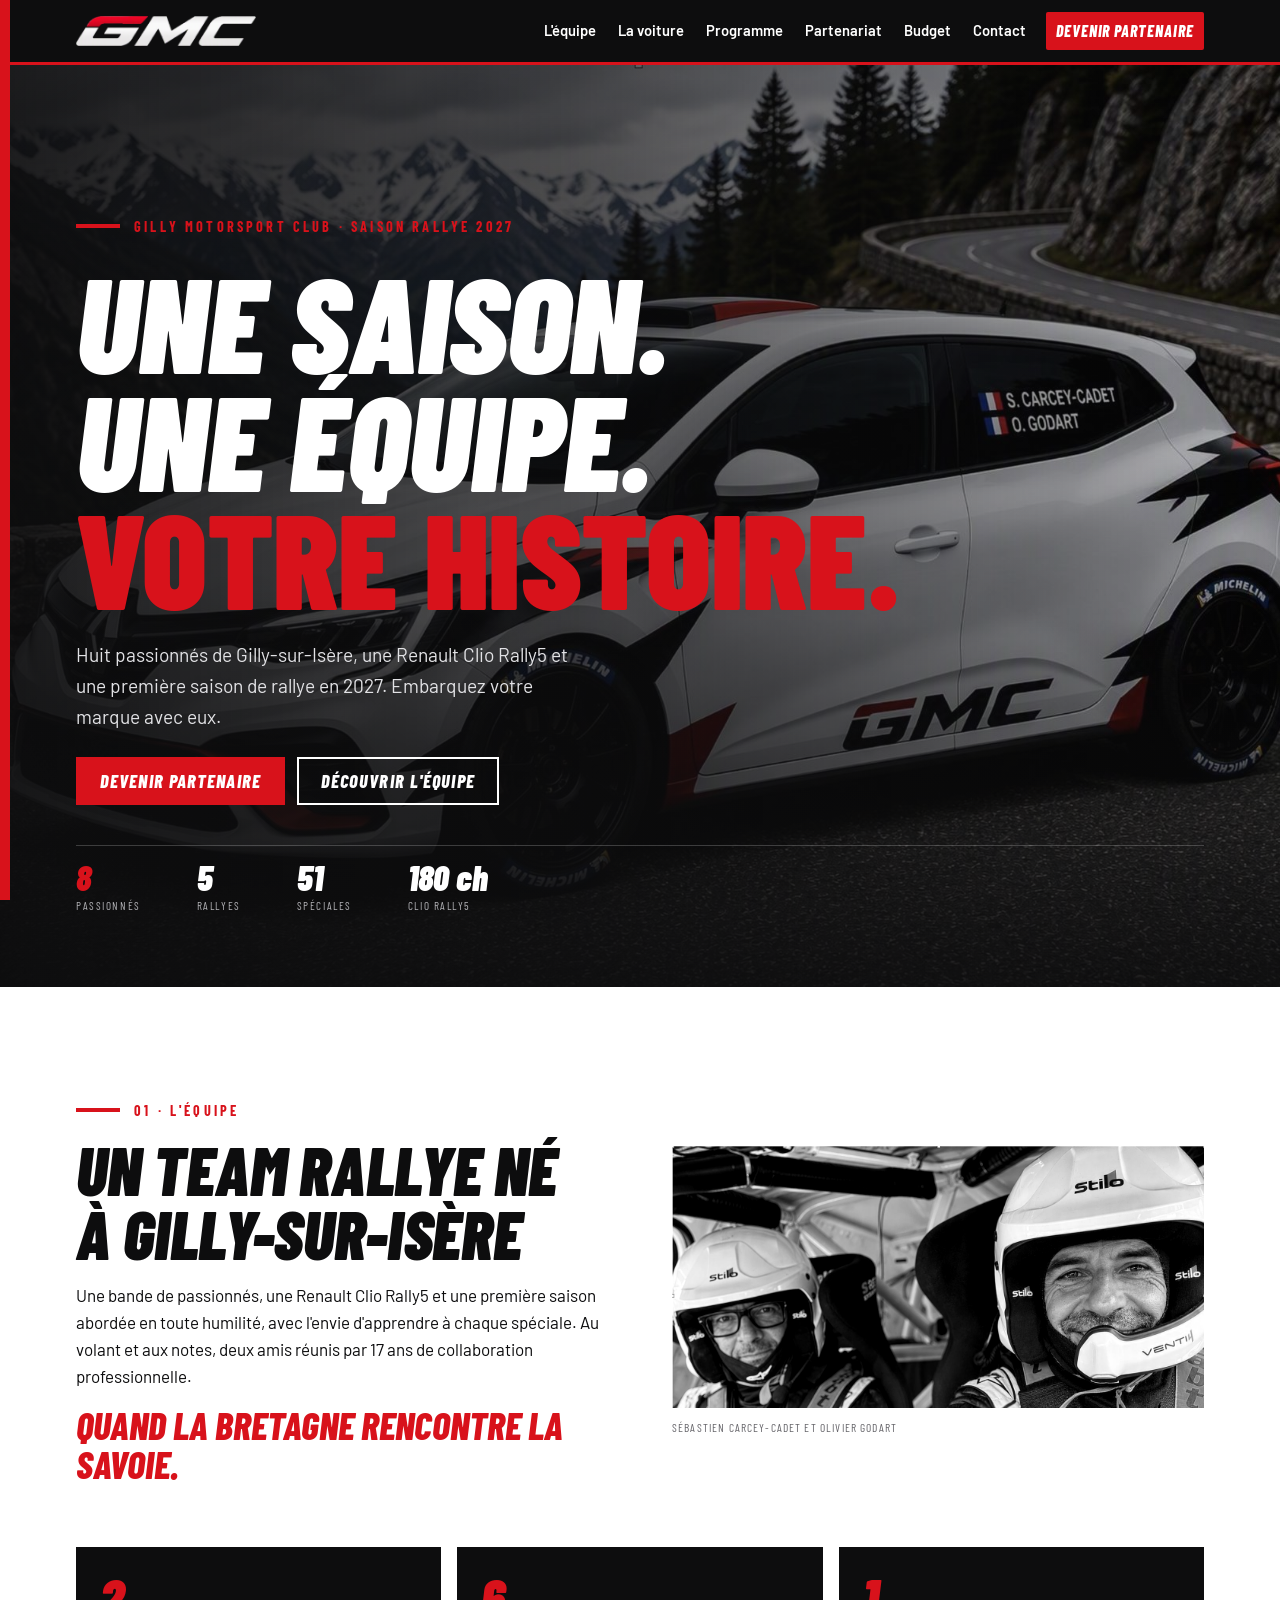
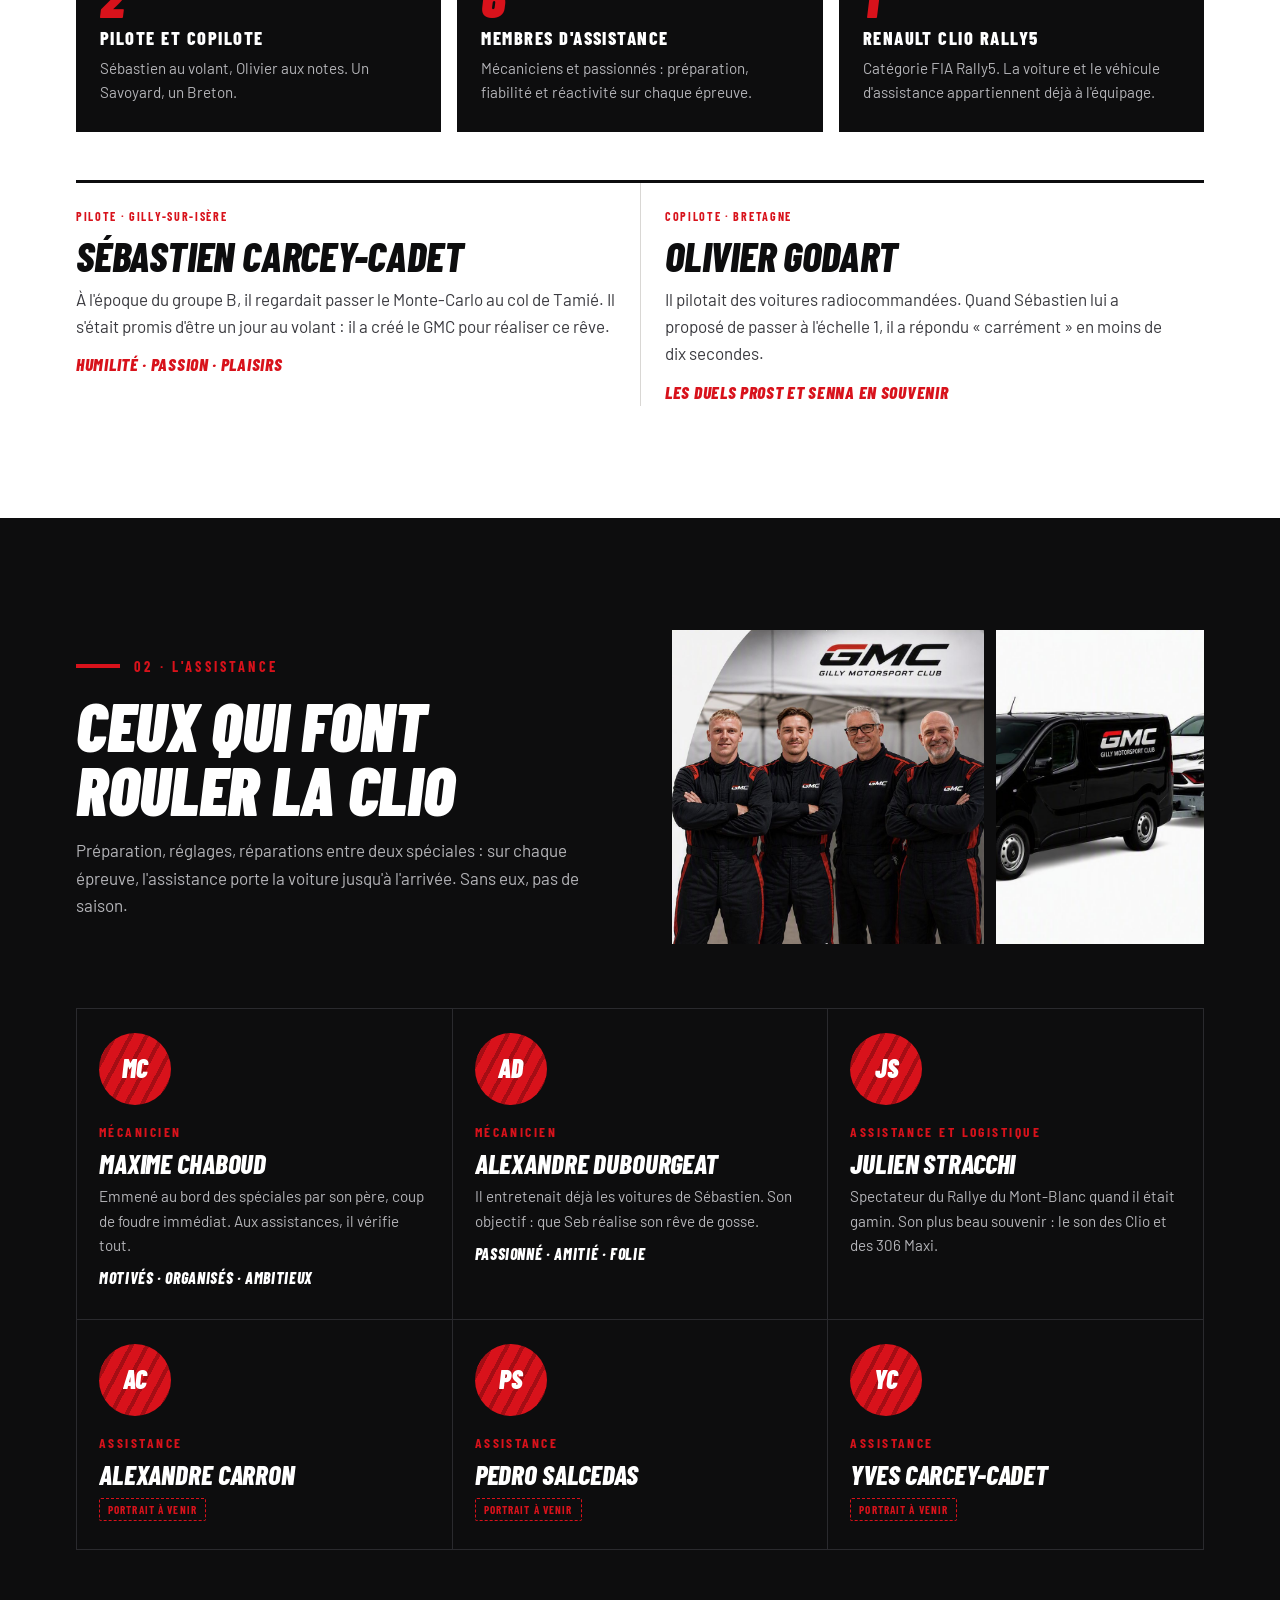
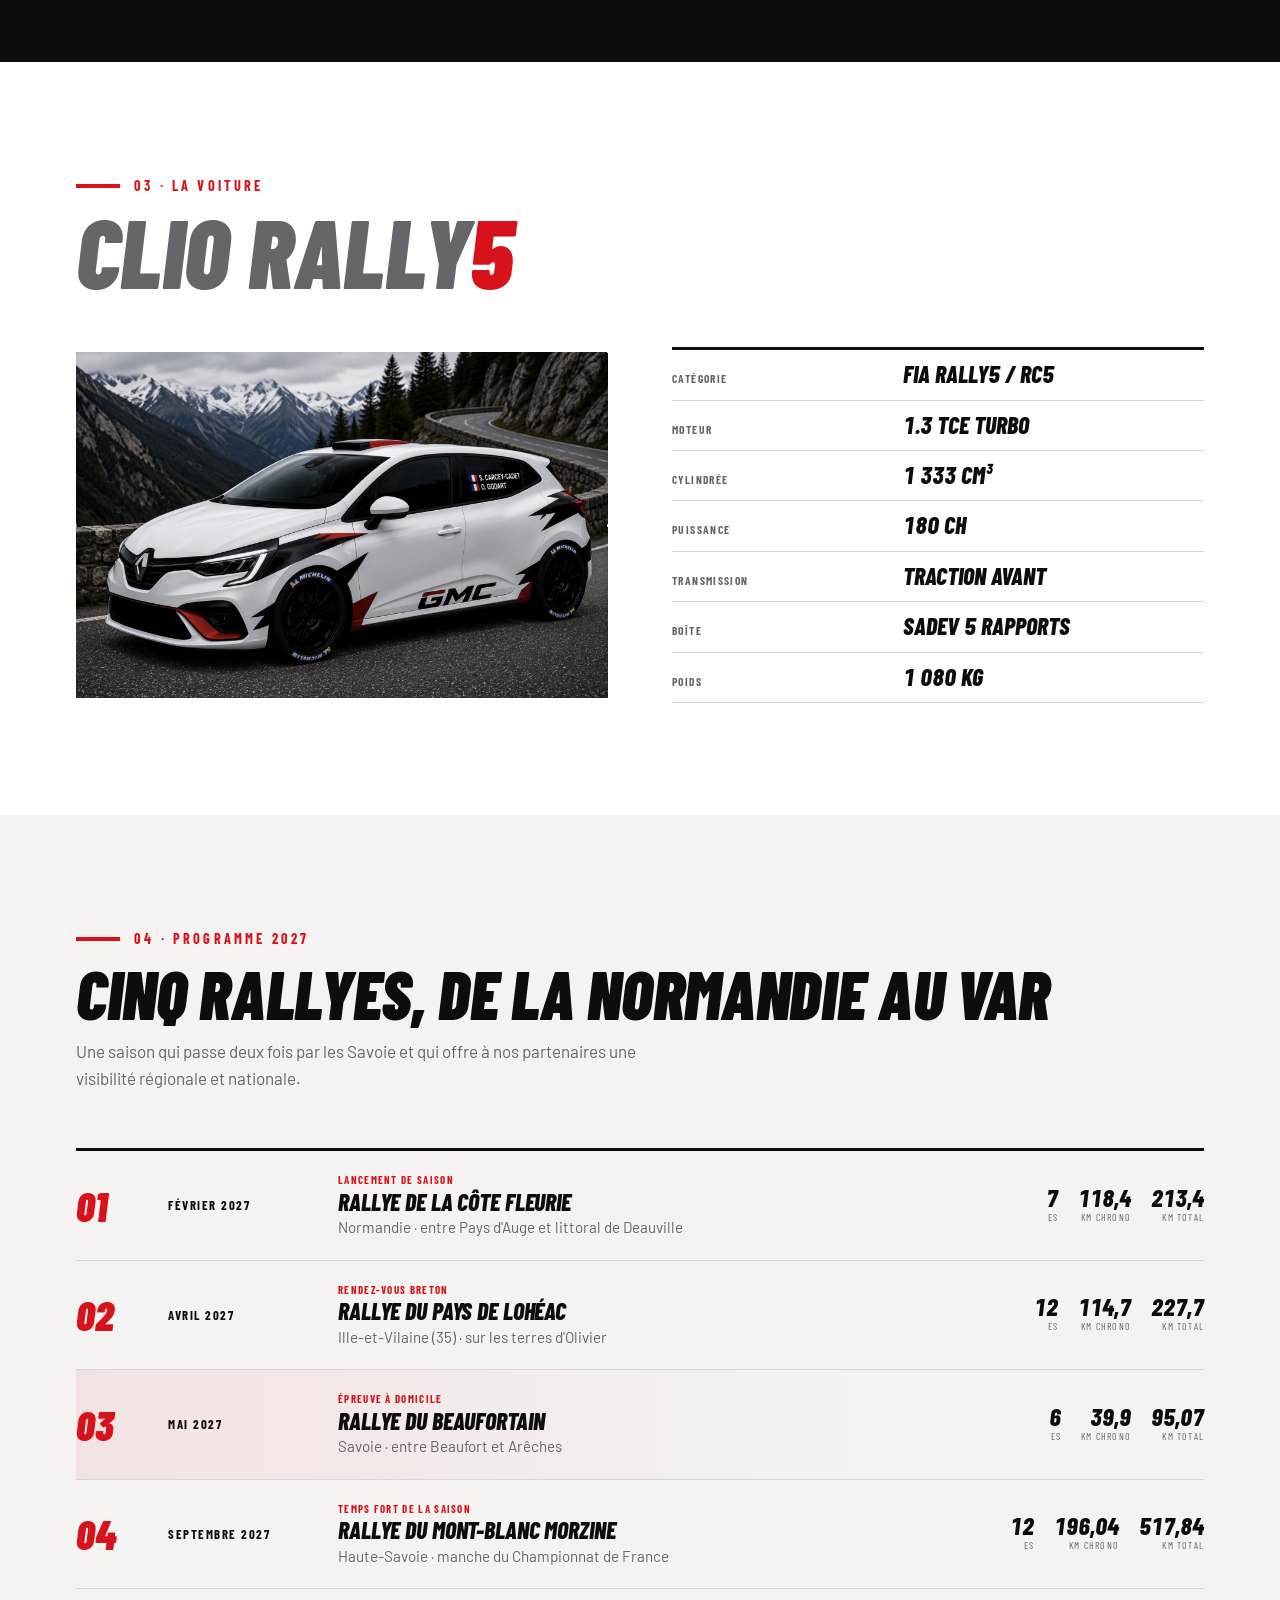
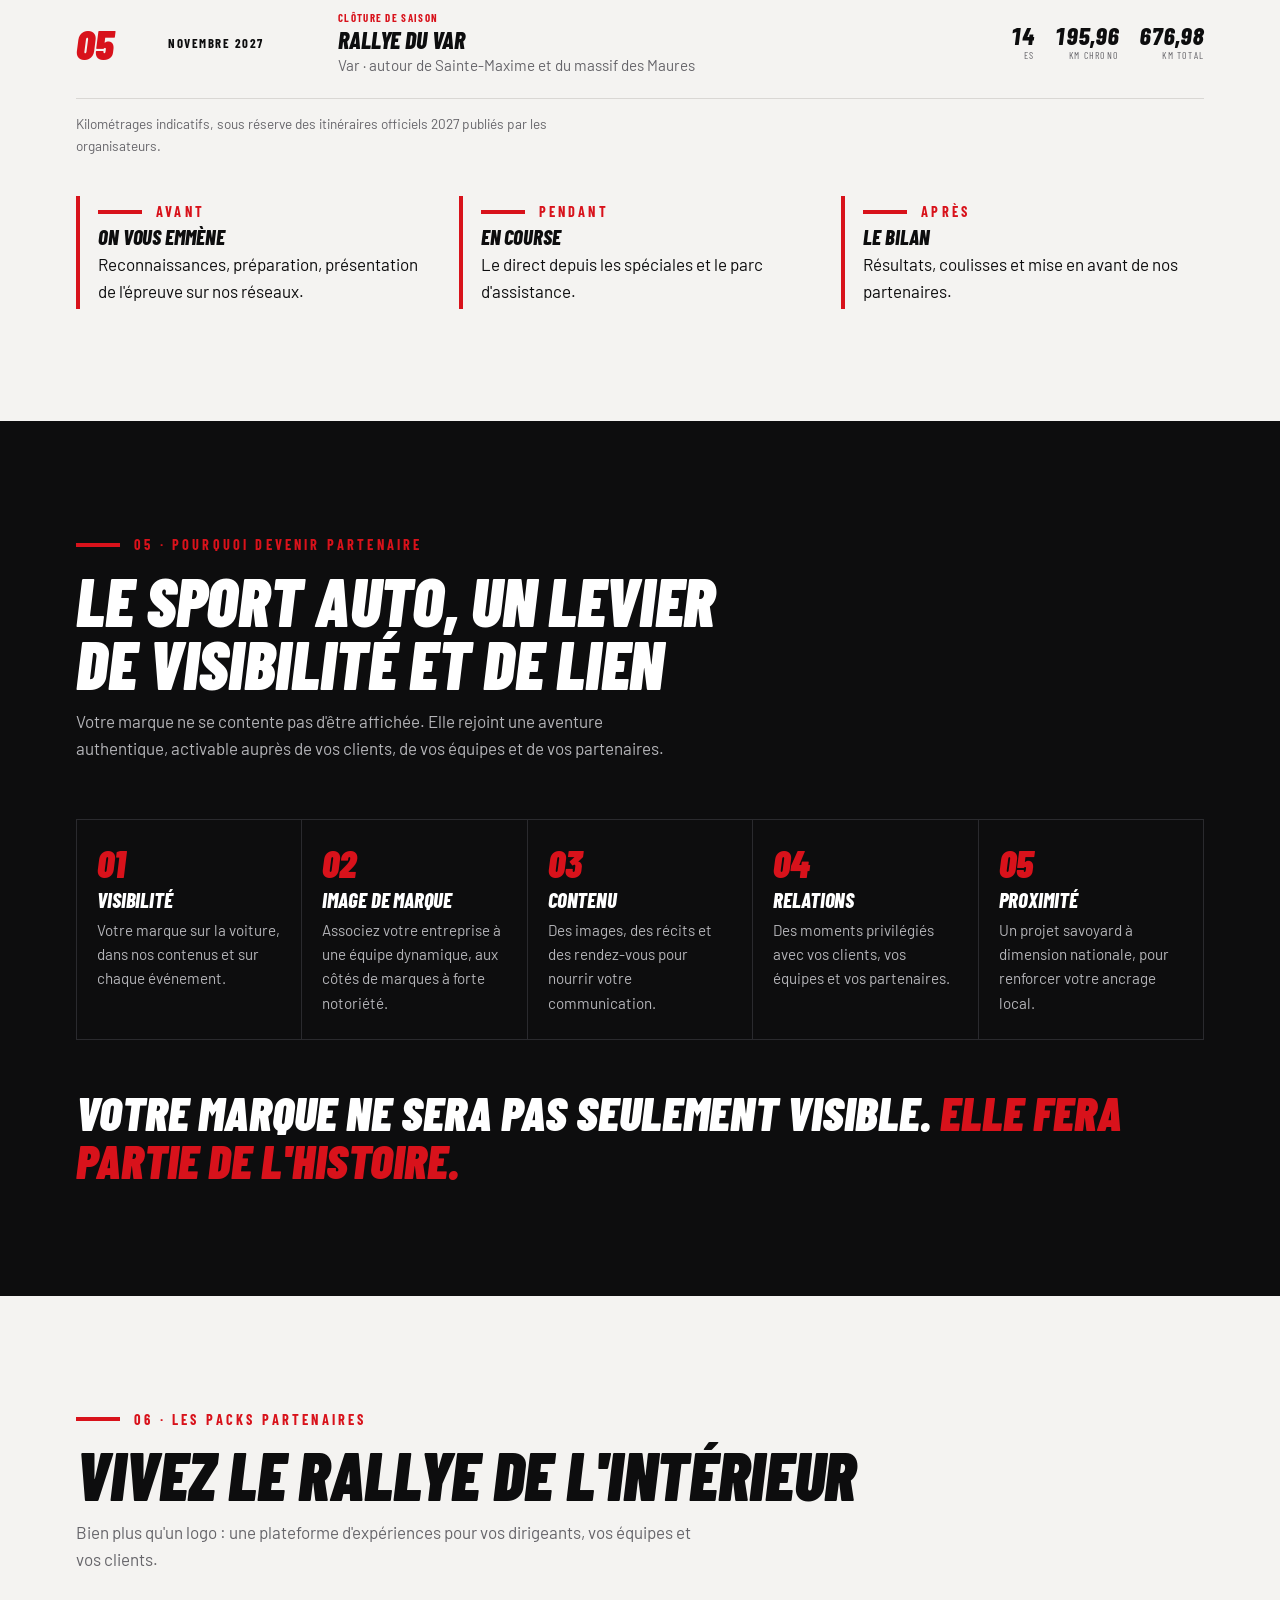
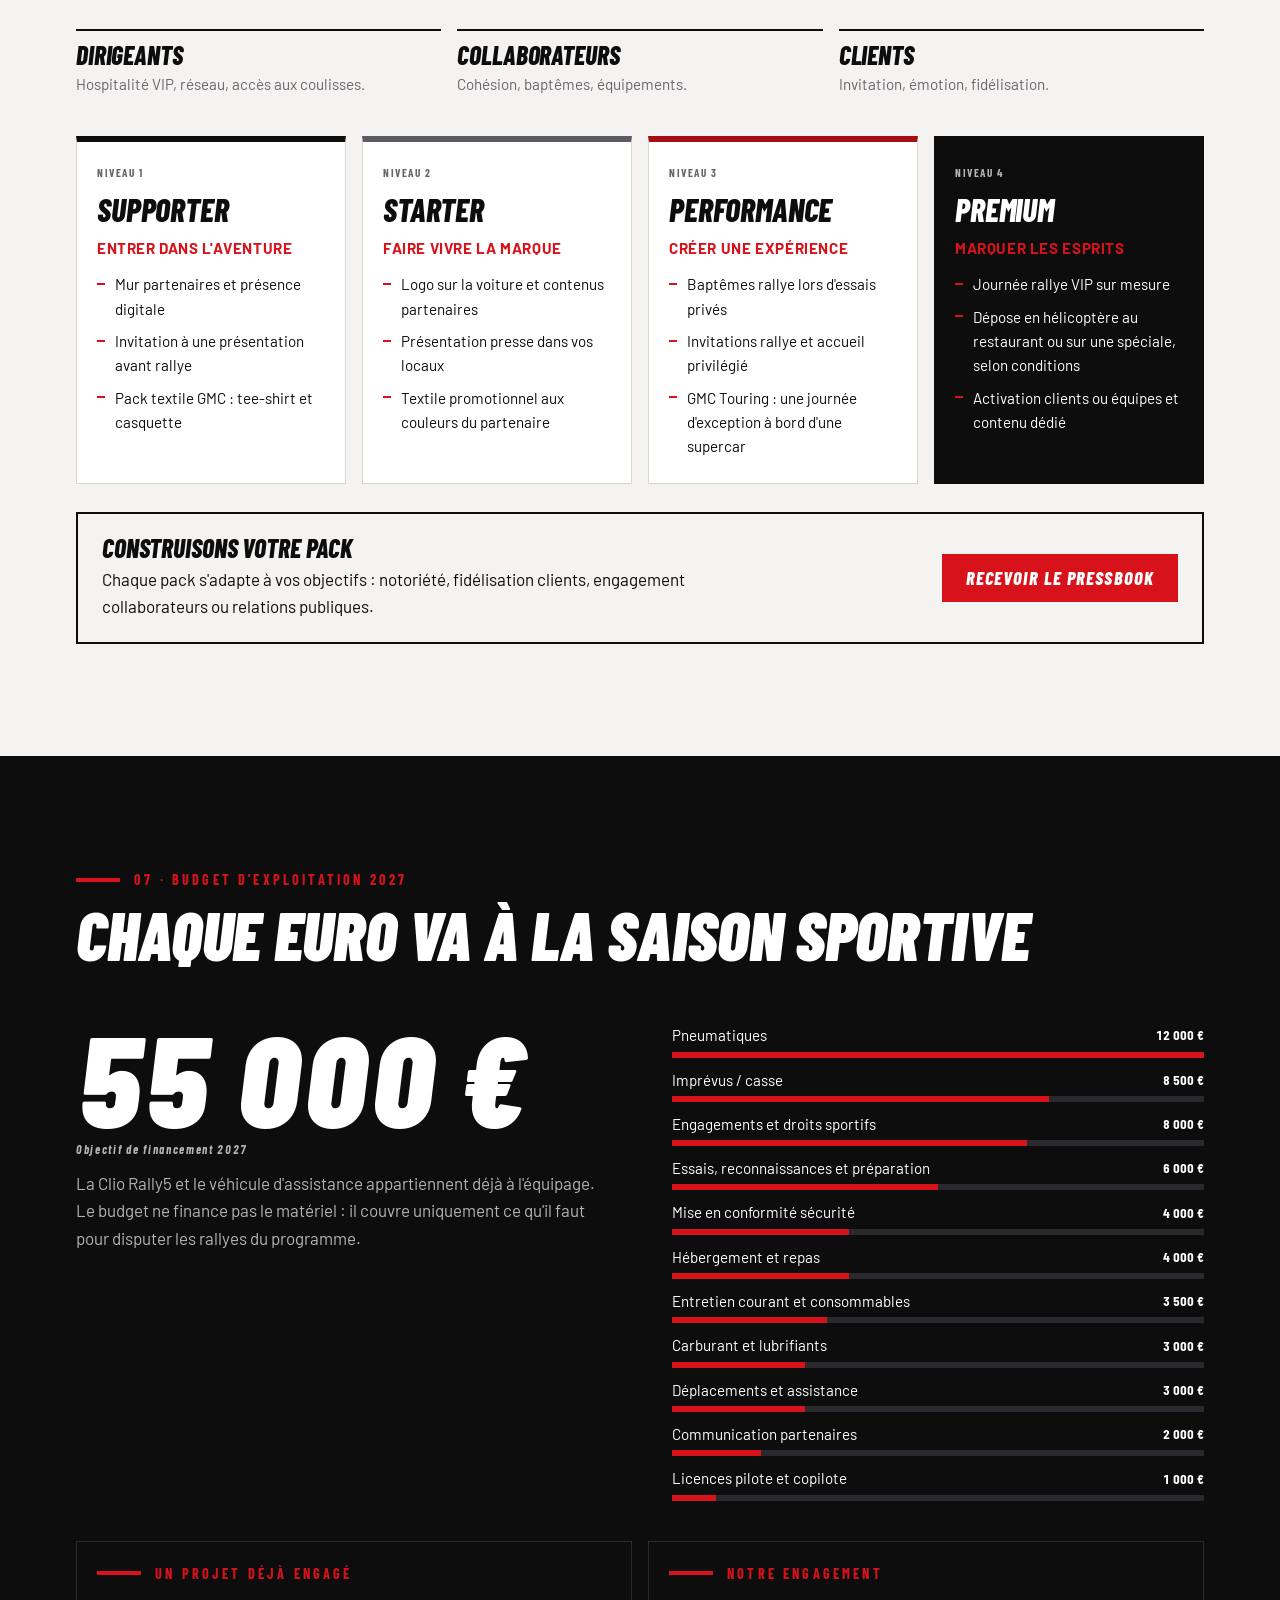
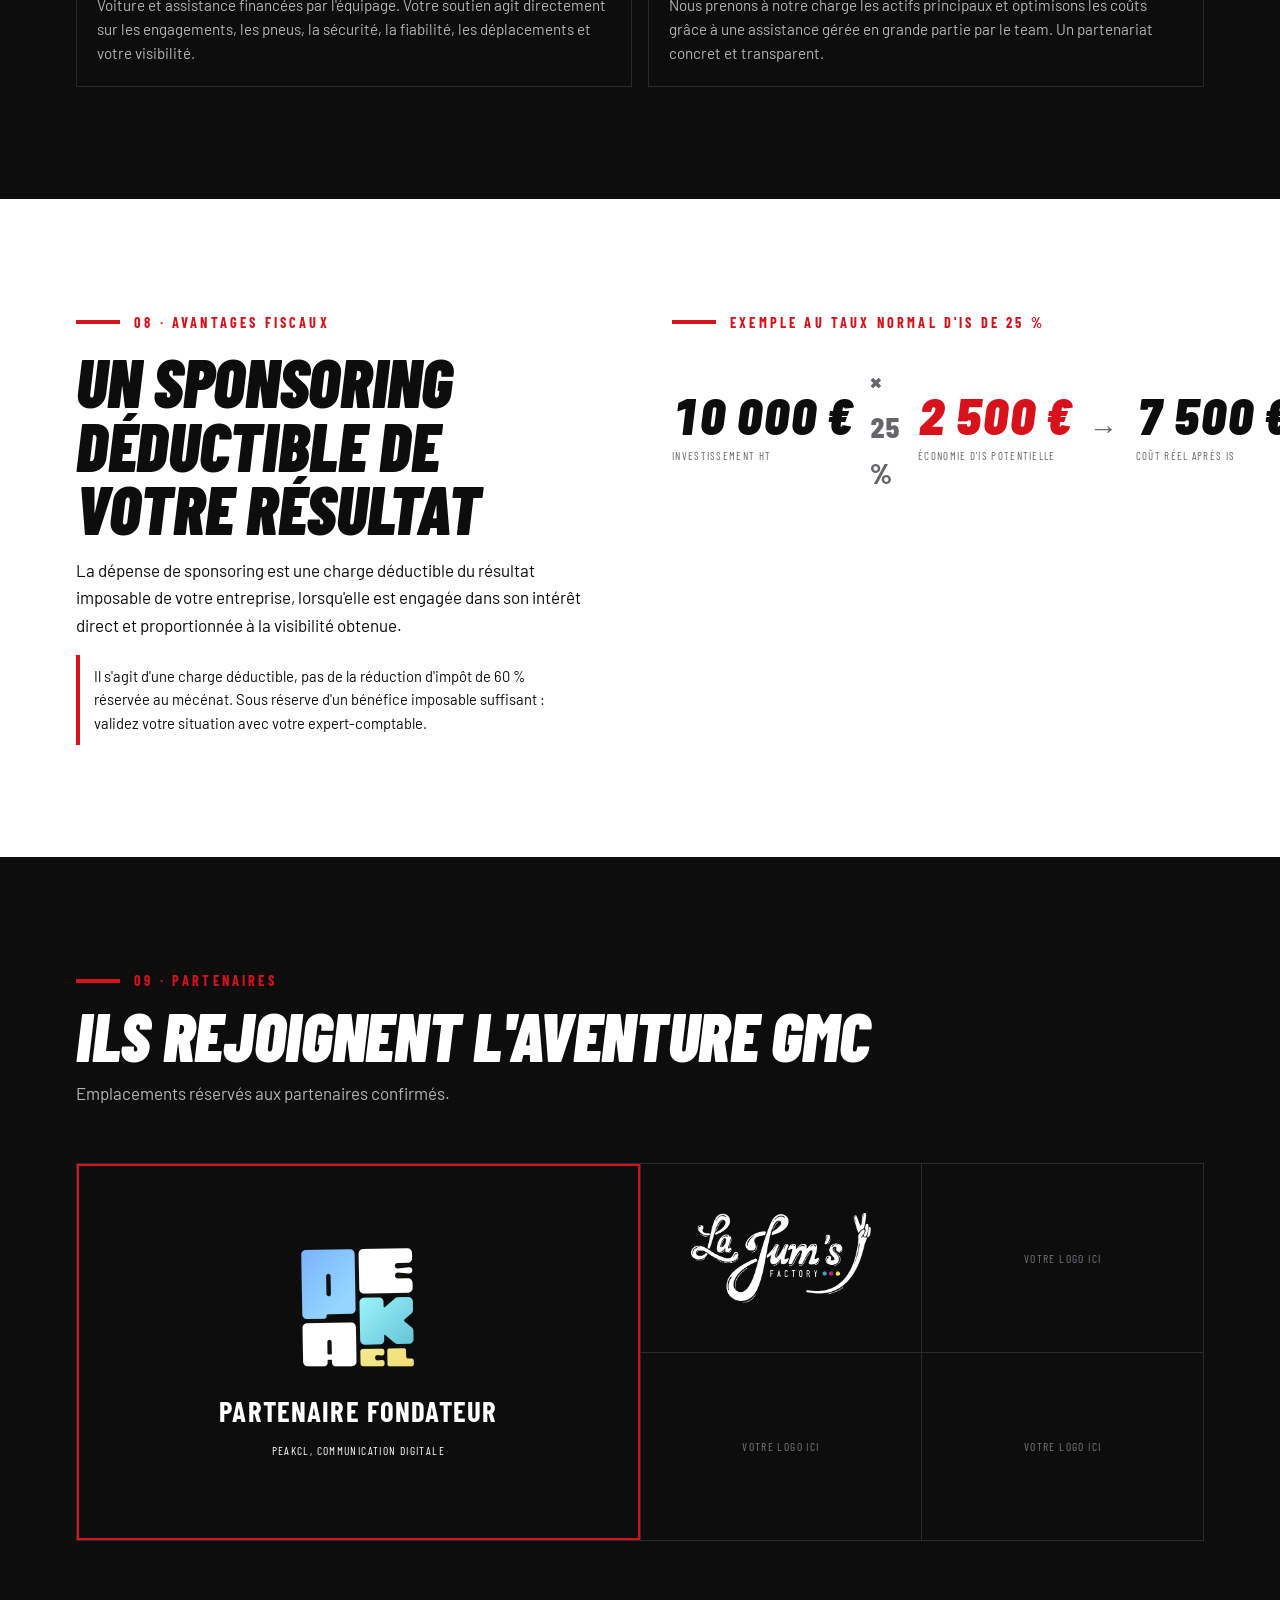
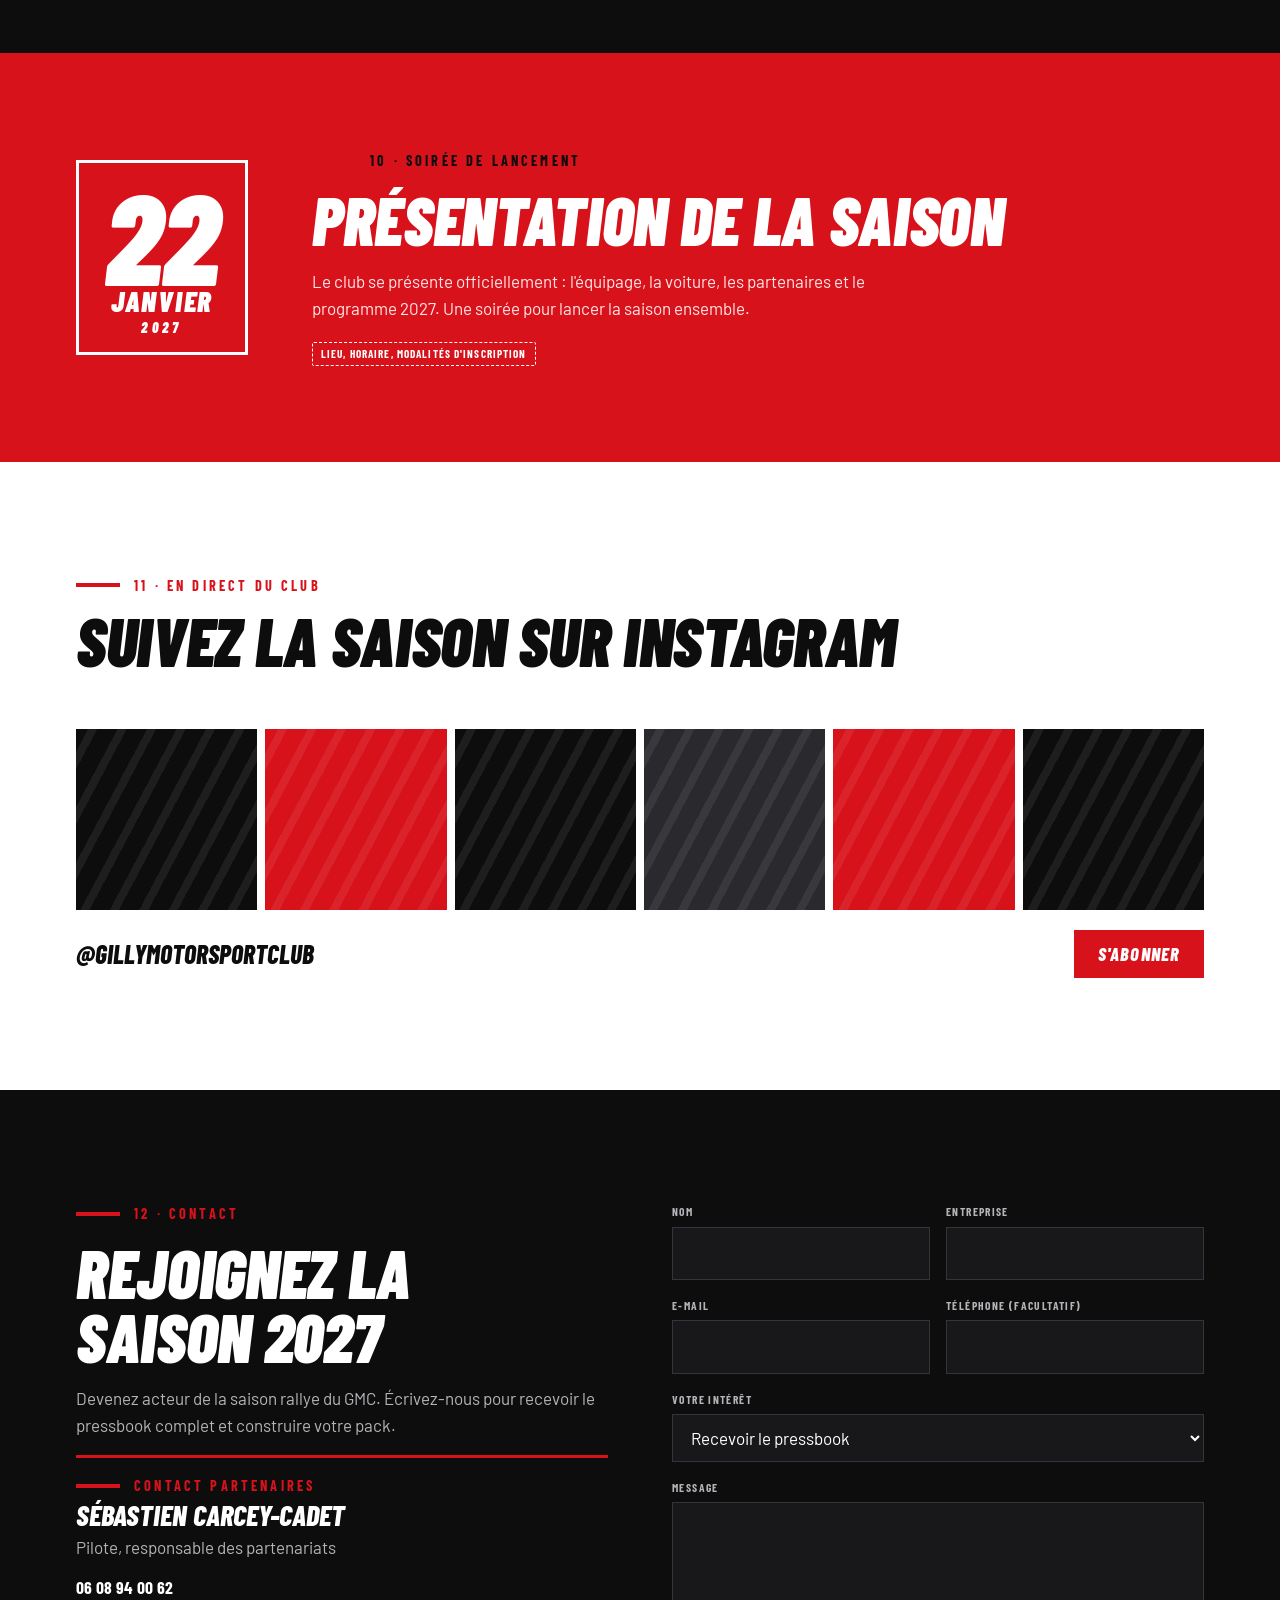
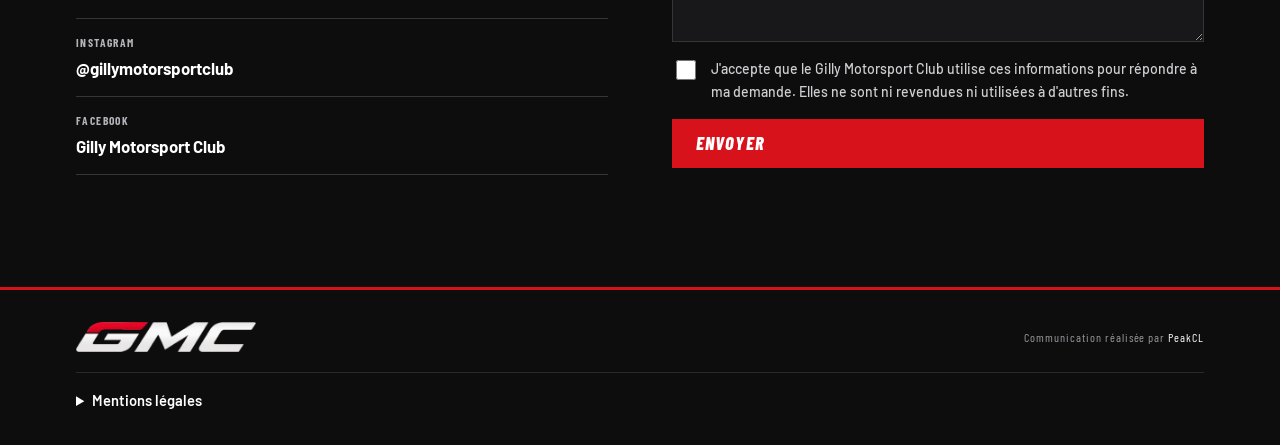
==== index.html @ 960ad266 "Refonte style plaquette : équipe au centre, typographie italique, La Jum's Factory partenaire - Hero" ====
<!doctype html>
<html lang="fr">
<head>
<meta charset="utf-8">
<meta name="viewport" content="width=device-width, initial-scale=1, viewport-fit=cover">
<title>Gilly Motorsport Club</title>
<meta name="description" content="Gilly Motorsport Club : Sébastien Carcey-Cadet et Olivier Godart en Renault Clio Rally5 sur 5 rallyes en 2027. Devenez partenaire de la saison.">
<meta property="og:title" content="Gilly Motorsport Club, saison rallye 2027">
<meta property="og:description" content="Une saison. Un équipage. Une histoire à partager. Devenez partenaire du GMC.">
<meta property="og:type" content="website">
<meta property="og:image" content="https://gillymotorsportclub.fr/assets/img/clio-rally5-livree.jpg">
<meta property="og:url" content="https://gillymotorsportclub.fr/">
<link rel="canonical" href="https://gillymotorsportclub.fr/">
<link rel="preconnect" href="https://fonts.googleapis.com">
<link rel="preconnect" href="https://fonts.gstatic.com" crossorigin>
<link rel="stylesheet" href="https://fonts.googleapis.com/css2?family=Barlow+Condensed:ital,wght@0,600;0,700;0,800;1,800;1,900&family=Barlow:wght@400;500;600;700&display=swap">
<link rel="stylesheet" href="css/style.css">
<link rel="icon" href="/favicon.ico" sizes="48x48">
<link rel="icon" href="assets/img/favicon.svg" type="image/svg+xml">
<link rel="apple-touch-icon" href="assets/img/apple-touch-icon.png">
</head>
<body>

<header class="top">
  <div class="wrap">
    <a class="logo" href="#accueil" aria-label="Gilly Motorsport Club, accueil">
      <img src="assets/img/logo-gmc-blanc.png" alt="GMC" width="160" height="27">
    </a>
    <button class="menu-btn" id="menu-btn" aria-expanded="false" aria-controls="nav">Menu</button>
    <nav id="nav" hidden>
      <ul>
        <li><a href="#equipage">L'équipe</a></li>
        <li><a href="#voiture">La voiture</a></li>
        <li><a href="#programme">Programme</a></li>
        <li><a href="#partenariat">Partenariat</a></li>
        <li><a href="#budget">Budget</a></li>
        <li><a href="#contact">Contact</a></li>
        <li><a class="nav-cta" href="#contact">Devenir partenaire</a></li>
      </ul>
    </nav>
  </div>
</header>

<main>
  <!-- HERO -->
  <section class="hero" id="accueil">
    <img class="poster" src="assets/img/clio-rally5-livree.jpg" alt="" aria-hidden="true">
    <!-- Vidéo du hero : déposer le fichier dans assets/video/hero.mp4. Sans fichier, l'image de la Clio reste affichée. -->
    <video id="hero-video" autoplay muted loop playsinline preload="metadata" poster="assets/img/clio-rally5-livree.jpg" aria-hidden="true">
      <source src="assets/video/hero.mp4" type="video/mp4">
    </video>
    <div class="wrap">
      <span class="label">Gilly Motorsport Club · Saison rallye 2027</span>
      <h1>Une saison.<br>Une équipe.<br><em>Votre histoire.</em></h1>
      <p class="lead">Huit passionnés de Gilly-sur-Isère, une Renault Clio Rally5 et une première saison de rallye en 2027. Embarquez votre marque avec eux.</p>
      <div class="ctas">
        <a class="btn" href="#partenariat">Devenir partenaire</a>
        <a class="btn ghost" href="#equipage">Découvrir l'équipe</a>
      </div>
      <div class="hero-meta">
        <div><strong>8</strong><span>passionnés</span></div>
        <div><strong>5</strong><span>rallyes</span></div>
        <div><strong>51</strong><span>spéciales</span></div>
        <div><strong>180 ch</strong><span>Clio Rally5</span></div>
      </div>
    </div>
    <button class="video-toggle" id="video-toggle" type="button" hidden>Pause</button>
  </section>

  <!-- ÉQUIPE -->
  <section class="band" id="equipage">
    <div class="wrap">
      <div class="split">
        <div class="prose">
          <span class="label">01 · L'équipe</span>
          <h2>Un team rallye né à Gilly-sur-Isère</h2>
          <p>Une bande de passionnés, une Renault Clio Rally5 et une première saison abordée en toute humilité, avec l'envie d'apprendre à chaque spéciale. Au volant et aux notes, deux amis réunis par 17 ans de collaboration professionnelle.</p>
          <p class="quote">Quand la Bretagne rencontre la Savoie.</p>
        </div>
        <figure class="crew-photo" style="margin:0">
          <img src="assets/img/equipage-carcey-cadet-godart.jpg" alt="Sébastien Carcey-Cadet et Olivier Godart, casqués, dans l'habitacle de la voiture de rallye" width="1400" height="688" loading="lazy">
          <figcaption>Sébastien Carcey-Cadet et Olivier Godart</figcaption>
        </figure>
      </div>
      <ul class="stats">
        <li><strong>2</strong><h3>Pilote et copilote</h3><p>Sébastien au volant, Olivier aux notes. Un Savoyard, un Breton.</p></li>
        <li><strong>6</strong><h3>Membres d'assistance</h3><p>Mécaniciens et passionnés : préparation, fiabilité et réactivité sur chaque épreuve.</p></li>
        <li><strong>1</strong><h3>Renault Clio Rally5</h3><p>Catégorie FIA Rally5. La voiture et le véhicule d'assistance appartiennent déjà à l'équipage.</p></li>
      </ul>
      <div class="crew">
        <article>
          <span class="role">Pilote · Gilly-sur-Isère</span>
          <h3>Sébastien Carcey-Cadet</h3>
          <p>À l'époque du groupe B, il regardait passer le Monte-Carlo au col de Tamié. Il s'était promis d'être un jour au volant : il a créé le GMC pour réaliser ce rêve.</p>
          <p class="mots">Humilité · Passion · Plaisirs</p>
        </article>
        <article>
          <span class="role">Copilote · Bretagne</span>
          <h3>Olivier Godart</h3>
          <p>Il pilotait des voitures radiocommandées. Quand Sébastien lui a proposé de passer à l'échelle 1, il a répondu « carrément » en moins de dix secondes.</p>
          <p class="mots">Les duels Prost et Senna en souvenir</p>
        </article>
      </div>
    </div>
  </section>

  <!-- ASSISTANCE -->
  <section class="band noir" id="assistance">
    <div class="wrap">
      <div class="split">
        <div class="prose">
          <span class="label">02 · L'assistance</span>
          <h2>Ceux qui font rouler la Clio</h2>
          <p style="color:var(--gris-clair)">Préparation, réglages, réparations entre deux spéciales : sur chaque épreuve, l'assistance porte la voiture jusqu'à l'arrivée. Sans eux, pas de saison.</p>
        </div>
        <div class="assist-media">
          <img src="assets/img/equipe-assistance.jpg" alt="L'équipe d'assistance GMC en combinaisons noires et rouges devant la tente du club" width="1000" height="1007" loading="lazy">
          <img src="assets/img/assistance-utilitaire.jpg" alt="Utilitaire d'assistance GMC et remorque avec la Clio Rally5" width="1200" height="800" loading="lazy">
        </div>
      </div>
      <!-- Portraits : contenus issus du questionnaire équipe, à valider par Sébastien avant mise en ligne. Photo : remplacer .ph par <img> -->
      <ul class="team">
        <li><span class="ph" aria-hidden="true">MC</span><span class="role">Mécanicien</span><h3>Maxime Chaboud</h3><p>Emmené au bord des spéciales par son père, coup de foudre immédiat. Aux assistances, il vérifie tout.</p><p class="mots">Motivés · Organisés · Ambitieux</p></li>
        <li><span class="ph" aria-hidden="true">AD</span><span class="role">Mécanicien</span><h3>Alexandre Dubourgeat</h3><p>Il entretenait déjà les voitures de Sébastien. Son objectif : que Seb réalise son rêve de gosse.</p><p class="mots">Passionné · Amitié · Folie</p></li>
        <li><span class="ph" aria-hidden="true">JS</span><span class="role">Assistance et logistique</span><h3>Julien Stracchi</h3><p>Spectateur du Rallye du Mont-Blanc quand il était gamin. Son plus beau souvenir : le son des Clio et des 306 Maxi.</p></li>
        <li><span class="ph" aria-hidden="true">AC</span><span class="role">Assistance</span><h3>Alexandre Carron</h3><p><span class="tbd">Portrait à venir</span></p></li>
        <li><span class="ph" aria-hidden="true">PS</span><span class="role">Assistance</span><h3>Pedro Salcedas</h3><p><span class="tbd">Portrait à venir</span></p></li>
        <li><span class="ph" aria-hidden="true">YC</span><span class="role">Assistance</span><h3>Yves Carcey-Cadet</h3><p><span class="tbd">Portrait à venir</span></p></li>
      </ul>
    </div>
  </section>

  <!-- VOITURE -->
  <section class="band" id="voiture">
    <div class="wrap">
      <div class="head">
        <span class="label">03 · La voiture</span>
        <p class="car-title">Clio Rally<span>5</span></p>
      </div>
      <div class="split">
        <img class="car-img" src="assets/img/clio-rally5-livree.jpg" alt="Renault Clio Rally5 aux couleurs GMC, livrée blanche, noire et rouge, sur une route de montagne" width="1800" height="1168" loading="lazy">
        <dl class="specs">
          <div><dt>Catégorie</dt><dd>FIA Rally5 / RC5</dd></div>
          <div><dt>Moteur</dt><dd>1.3 TCe Turbo</dd></div>
          <div><dt>Cylindrée</dt><dd>1 333 cm³</dd></div>
          <div><dt>Puissance</dt><dd>180 ch</dd></div>
          <div><dt>Transmission</dt><dd>Traction avant</dd></div>
          <div><dt>Boîte</dt><dd>Sadev 5 rapports</dd></div>
          <div><dt>Poids</dt><dd>1 080 kg</dd></div>
        </dl>
      </div>
    </div>
  </section>

  <!-- PROGRAMME -->
  <section class="band papier" id="programme">
    <div class="wrap">
      <div class="head">
        <span class="label">04 · Programme 2027</span>
        <h2>Cinq rallyes, de la Normandie au Var</h2>
        <p>Une saison qui passe deux fois par les Savoie et qui offre à nos partenaires une visibilité régionale et nationale.</p>
      </div>
      <ol class="rallyes">
        <li>
          <span class="n">01</span><span class="mois">Février 2027</span>
          <div class="nom"><span class="tag">Lancement de saison</span><h3>Rallye de la Côte Fleurie</h3><span class="lieu">Normandie · entre Pays d'Auge et littoral de Deauville</span></div>
          <div class="chiffres"><div><strong>7</strong><span>ES</span></div><div><strong>118,4</strong><span>km chrono</span></div><div><strong>213,4</strong><span>km total</span></div></div>
        </li>
        <li>
          <span class="n">02</span><span class="mois">Avril 2027</span>
          <div class="nom"><span class="tag">Rendez-vous breton</span><h3>Rallye du Pays de Lohéac</h3><span class="lieu">Ille-et-Vilaine (35) · sur les terres d'Olivier</span></div>
          <div class="chiffres"><div><strong>12</strong><span>ES</span></div><div><strong>114,7</strong><span>km chrono</span></div><div><strong>227,7</strong><span>km total</span></div></div>
        </li>
        <li class="home">
          <span class="n">03</span><span class="mois">Mai 2027</span>
          <div class="nom"><span class="tag">Épreuve à domicile</span><h3>Rallye du Beaufortain</h3><span class="lieu">Savoie · entre Beaufort et Arêches</span></div>
          <div class="chiffres"><div><strong>6</strong><span>ES</span></div><div><strong>39,9</strong><span>km chrono</span></div><div><strong>95,07</strong><span>km total</span></div></div>
        </li>
        <li>
          <span class="n">04</span><span class="mois">Septembre 2027</span>
          <div class="nom"><span class="tag">Temps fort de la saison</span><h3>Rallye du Mont-Blanc Morzine</h3><span class="lieu">Haute-Savoie · manche du Championnat de France</span></div>
          <div class="chiffres"><div><strong>12</strong><span>ES</span></div><div><strong>196,04</strong><span>km chrono</span></div><div><strong>517,84</strong><span>km total</span></div></div>
        </li>
        <li>
          <span class="n">05</span><span class="mois">Novembre 2027</span>
          <div class="nom"><span class="tag">Clôture de saison</span><h3>Rallye du Var</h3><span class="lieu">Var · autour de Sainte-Maxime et du massif des Maures</span></div>
          <div class="chiffres"><div><strong>14</strong><span>ES</span></div><div><strong>195,96</strong><span>km chrono</span></div><div><strong>676,98</strong><span>km total</span></div></div>
        </li>
      </ol>
      <p class="small" style="margin-top:14px">Kilométrages indicatifs, sous réserve des itinéraires officiels 2027 publiés par les organisateurs.</p>
      <ol class="phases">
        <li><span class="label">Avant</span><h3>On vous emmène</h3><p>Reconnaissances, préparation, présentation de l'épreuve sur nos réseaux.</p></li>
        <li><span class="label">Pendant</span><h3>En course</h3><p>Le direct depuis les spéciales et le parc d'assistance.</p></li>
        <li><span class="label">Après</span><h3>Le bilan</h3><p>Résultats, coulisses et mise en avant de nos partenaires.</p></li>
      </ol>
    </div>
  </section>

  <!-- POURQUOI -->
  <section class="band noir" id="partenariat">
    <div class="wrap">
      <div class="head">
        <span class="label">05 · Pourquoi devenir partenaire</span>
        <h2>Le sport auto, un levier de visibilité et de lien</h2>
        <p>Votre marque ne se contente pas d'être affichée. Elle rejoint une aventure authentique, activable auprès de vos clients, de vos équipes et de vos partenaires.</p>
      </div>
      <ol class="why">
        <li><span class="n">01</span><h3>Visibilité</h3><p>Votre marque sur la voiture, dans nos contenus et sur chaque événement.</p></li>
        <li><span class="n">02</span><h3>Image de marque</h3><p>Associez votre entreprise à une équipe dynamique, aux côtés de marques à forte notoriété.</p></li>
        <li><span class="n">03</span><h3>Contenu</h3><p>Des images, des récits et des rendez-vous pour nourrir votre communication.</p></li>
        <li><span class="n">04</span><h3>Relations</h3><p>Des moments privilégiés avec vos clients, vos équipes et vos partenaires.</p></li>
        <li><span class="n">05</span><h3>Proximité</h3><p>Un projet savoyard à dimension nationale, pour renforcer votre ancrage local.</p></li>
      </ol>
      <p class="punch">Votre marque ne sera pas seulement visible. <span>Elle fera partie de l'histoire.</span></p>
    </div>
  </section>

  <!-- PACKS -->
  <section class="band papier" id="packs">
    <div class="wrap">
      <div class="head">
        <span class="label">06 · Les packs partenaires</span>
        <h2>Vivez le rallye de l'intérieur</h2>
        <p>Bien plus qu'un logo : une plateforme d'expériences pour vos dirigeants, vos équipes et vos clients.</p>
      </div>
      <div class="audiences">
        <div><h3>Dirigeants</h3><p>Hospitalité VIP, réseau, accès aux coulisses.</p></div>
        <div><h3>Collaborateurs</h3><p>Cohésion, baptêmes, équipements.</p></div>
        <div><h3>Clients</h3><p>Invitation, émotion, fidélisation.</p></div>
      </div>
      <ol class="packs">
        <li>
          <span class="lvl">Niveau 1</span><h3>Supporter</h3><span class="sub">Entrer dans l'aventure</span>
          <ul><li>Mur partenaires et présence digitale</li><li>Invitation à une présentation avant rallye</li><li>Pack textile GMC : tee-shirt et casquette</li></ul>
        </li>
        <li>
          <span class="lvl">Niveau 2</span><h3>Starter</h3><span class="sub">Faire vivre la marque</span>
          <ul><li>Logo sur la voiture et contenus partenaires</li><li>Présentation presse dans vos locaux</li><li>Textile promotionnel aux couleurs du partenaire</li></ul>
        </li>
        <li>
          <span class="lvl">Niveau 3</span><h3>Performance</h3><span class="sub">Créer une expérience</span>
          <ul><li>Baptêmes rallye lors d'essais privés</li><li>Invitations rallye et accueil privilégié</li><li>GMC Touring : une journée d'exception à bord d'une supercar</li></ul>
        </li>
        <li>
          <span class="lvl">Niveau 4</span><h3>Premium</h3><span class="sub">Marquer les esprits</span>
          <ul><li>Journée rallye VIP sur mesure</li><li>Dépose en hélicoptère au restaurant ou sur une spéciale, selon conditions</li><li>Activation clients ou équipes et contenu dédié</li></ul>
        </li>
      </ol>
      <div class="pack-note">
        <div class="prose" style="gap:6px;min-width:0">
          <h3>Construisons votre pack</h3>
          <p>Chaque pack s'adapte à vos objectifs : notoriété, fidélisation clients, engagement collaborateurs ou relations publiques.</p>
        </div>
        <a class="btn" href="#contact">Recevoir le pressbook</a>
      </div>
    </div>
  </section>

  <!-- BUDGET -->
  <section class="band noir" id="budget">
    <div class="wrap">
      <div class="head">
        <span class="label">07 · Budget d'exploitation 2027</span>
        <h2>Chaque euro va à la saison sportive</h2>
      </div>
      <div class="split top-align">
        <div class="prose">
          <p class="budget-total">55 000 €<small>Objectif de financement 2027</small></p>
          <p style="color:var(--gris-clair)">La Clio Rally5 et le véhicule d'assistance appartiennent déjà à l'équipage. Le budget ne finance pas le matériel : il couvre uniquement ce qu'il faut pour disputer les rallyes du programme.</p>
        </div>
        <ol class="bars" aria-label="Répartition du budget 2027">
          <li><span class="name">Pneumatiques</span><span class="val">12 000 €</span><span class="track"><span class="fill" style="display:block;width:100.0%"></span></span></li>
          <li><span class="name">Imprévus / casse</span><span class="val">8 500 €</span><span class="track"><span class="fill" style="display:block;width:70.8%"></span></span></li>
          <li><span class="name">Engagements et droits sportifs</span><span class="val">8 000 €</span><span class="track"><span class="fill" style="display:block;width:66.7%"></span></span></li>
          <li><span class="name">Essais, reconnaissances et préparation</span><span class="val">6 000 €</span><span class="track"><span class="fill" style="display:block;width:50.0%"></span></span></li>
          <li><span class="name">Mise en conformité sécurité</span><span class="val">4 000 €</span><span class="track"><span class="fill" style="display:block;width:33.3%"></span></span></li>
          <li><span class="name">Hébergement et repas</span><span class="val">4 000 €</span><span class="track"><span class="fill" style="display:block;width:33.3%"></span></span></li>
          <li><span class="name">Entretien courant et consommables</span><span class="val">3 500 €</span><span class="track"><span class="fill" style="display:block;width:29.2%"></span></span></li>
          <li><span class="name">Carburant et lubrifiants</span><span class="val">3 000 €</span><span class="track"><span class="fill" style="display:block;width:25.0%"></span></span></li>
          <li><span class="name">Déplacements et assistance</span><span class="val">3 000 €</span><span class="track"><span class="fill" style="display:block;width:25.0%"></span></span></li>
          <li><span class="name">Communication partenaires</span><span class="val">2 000 €</span><span class="track"><span class="fill" style="display:block;width:16.7%"></span></span></li>
          <li><span class="name">Licences pilote et copilote</span><span class="val">1 000 €</span><span class="track"><span class="fill" style="display:block;width:8.3%"></span></span></li>
        </ol>
      </div>
      <div class="engaged">
        <div><span class="label">Un projet déjà engagé</span><p>Voiture et assistance financées par l'équipage. Votre soutien agit directement sur les engagements, les pneus, la sécurité, la fiabilité, les déplacements et votre visibilité.</p></div>
        <div><span class="label">Notre engagement</span><p>Nous prenons à notre charge les actifs principaux et optimisons les coûts grâce à une assistance gérée en grande partie par le team. Un partenariat concret et transparent.</p></div>
      </div>
    </div>
  </section>

  <!-- FISCALITÉ -->
  <section class="band" id="fiscalite">
    <div class="wrap split top-align">
      <div class="prose">
        <span class="label">08 · Avantages fiscaux</span>
        <h2>Un sponsoring déductible de votre résultat</h2>
        <p>La dépense de sponsoring est une charge déductible du résultat imposable de votre entreprise, lorsqu'elle est engagée dans son intérêt direct et proportionnée à la visibilité obtenue.</p>
        <p class="warn">Il s'agit d'une charge déductible, pas de la réduction d'impôt de 60 % réservée au mécénat. Sous réserve d'un bénéfice imposable suffisant : validez votre situation avec votre expert-comptable.</p>
      </div>
      <div class="prose">
        <span class="label">Exemple au taux normal d'IS de 25 %</span>
        <div class="fisc">
          <div><span class="v">10 000 €</span><span class="k">Investissement HT</span></div>
          <span class="op">× 25 %</span>
          <div><span class="v red">2 500 €</span><span class="k">Économie d'IS potentielle</span></div>
          <span class="op">→</span>
          <div><span class="v">7 500 €</span><span class="k">Coût réel après IS</span></div>
        </div>
      </div>
    </div>
  </section>

  <!-- PARTENAIRES -->
  <section class="band noir" id="partenaires">
    <div class="wrap">
      <div class="head">
        <span class="label">09 · Partenaires</span>
        <h2>Ils rejoignent l'aventure GMC</h2>
        <p>Emplacements réservés aux partenaires confirmés.</p>
      </div>
      <!-- Logos partenaires : déposer dans assets/partenaires/ et remplacer les cases. Chaque logo renvoie vers le site du partenaire (lien target="_blank" rel="noopener"), sur le modèle de PeakCL -->
      <ul class="partners">
        <li class="fondateur"><a class="logo-partenaire" href="https://peakcl.com" target="_blank" rel="noopener"><img src="assets/partenaires/peakcl.svg" alt="PeakCL" width="272" height="284" loading="lazy"><span><strong>Partenaire fondateur</strong>PeakCL, communication digitale</span></a></li>
        <li><a class="logo-partenaire" href="https://www.lajumsfactory.com/" target="_blank" rel="noopener"><img src="assets/partenaires/la-jums-factory.png" alt="La Jum's Factory, graphic et motion design" width="542" height="273" loading="lazy"></a></li><li>Votre logo ici</li><li>Votre logo ici</li><li>Votre logo ici</li>
      </ul>
    </div>
  </section>

  <!-- SOIRÉE -->
  <section class="soiree" id="soiree">
    <div class="wrap">
      <div class="date-block" aria-label="22 janvier 2027">
        <span class="d">22</span><span class="m">Janvier</span><span class="y">2027</span>
      </div>
      <div class="prose">
        <span class="label">10 · Soirée de lancement</span>
        <h2>Présentation de la saison</h2>
        <p>Le club se présente officiellement : l'équipage, la voiture, les partenaires et le programme 2027. Une soirée pour lancer la saison ensemble.</p>
        <p><span class="tbd">Lieu, horaire, modalités d'inscription</span></p>
      </div>
    </div>
  </section>

  <!-- INSTAGRAM -->
  <section class="band" id="instagram">
    <div class="wrap">
      <div class="head">
        <span class="label">11 · En direct du club</span>
        <h2>Suivez la saison sur Instagram</h2>
      </div>
      <!-- Fil Instagram Elfsight : coller l'identifiant du widget dans data-app-id -->
      <div class="insta-feed" id="insta-feed" data-app-id="">
        <ul class="insta-grid" aria-label="Aperçu du fil Instagram">
          <li></li><li></li><li></li><li></li><li></li><li></li>
        </ul>
      </div>
      <div class="insta-foot">
        <a class="handle" href="https://www.instagram.com/gillymotorsportclub/" target="_blank" rel="noopener">@gillymotorsportclub</a>
        <a class="btn" href="https://www.instagram.com/gillymotorsportclub/" target="_blank" rel="noopener">S'abonner</a>
      </div>
    </div>
  </section>

  <!-- CONTACT -->
  <section class="band noir" id="contact">
    <div class="wrap split top-align">
      <div class="prose">
        <span class="label">12 · Contact</span>
        <h2>Rejoignez la saison 2027</h2>
        <p style="color:var(--gris-clair)">Devenez acteur de la saison rallye du GMC. Écrivez-nous pour recevoir le pressbook complet et construire votre pack.</p>
        <div class="contact-card">
          <span class="label">Contact partenaires</span>
          <strong>Sébastien Carcey-Cadet</strong>
          <span class="role">Pilote, responsable des partenariats</span>
          <a class="tel" href="tel:+33608940062">06 08 94 00 62</a>
        </div>
        <div class="channels">
          <div><label>Instagram</label><a href="https://www.instagram.com/gillymotorsportclub/" target="_blank" rel="noopener">@gillymotorsportclub</a></div>
          <div><label>Facebook</label><a href="https://www.facebook.com/gillymotorsportclub" target="_blank" rel="noopener">Gilly Motorsport Club</a></div>
        </div>
      </div>
      <form id="contact-form" name="contact" method="POST" action="/merci.html" data-netlify="true" netlify-honeypot="societe-web">
        <input type="hidden" name="form-name" value="contact">
        <p hidden><label for="societe-web">Ne pas remplir</label><input id="societe-web" name="societe-web"></p>
        <div class="row2">
          <div class="field"><label for="nom">Nom</label><input id="nom" name="nom" autocomplete="name" required></div>
          <div class="field"><label for="entreprise">Entreprise</label><input id="entreprise" name="entreprise" autocomplete="organization"></div>
        </div>
        <div class="row2">
          <div class="field"><label for="email">E-mail</label><input id="email" name="email" type="email" autocomplete="email" required></div>
          <div class="field"><label for="tel">Téléphone (facultatif)</label><input id="tel" name="telephone" type="tel" autocomplete="tel"></div>
        </div>
        <div class="field"><label for="sujet">Votre intérêt</label>
          <select id="sujet" name="sujet">
            <option>Recevoir le pressbook</option>
            <option>Pack Supporter</option>
            <option>Pack Starter</option>
            <option>Pack Performance</option>
            <option>Pack Premium</option>
            <option>Pack sur mesure</option>
            <option>Soirée de lancement</option>
            <option>Autre demande</option>
          </select>
        </div>
        <div class="field"><label for="message">Message</label><textarea id="message" name="message" required></textarea></div>
        <div class="consent"><input id="rgpd" name="consentement" type="checkbox" value="oui" required><label for="rgpd">J'accepte que le Gilly Motorsport Club utilise ces informations pour répondre à ma demande. Elles ne sont ni revendues ni utilisées à d'autres fins.</label></div>
        <button class="btn" type="submit">Envoyer</button>
        <p class="form-msg" id="form-msg" hidden></p>
      </form>
    </div>
  </section>
</main>

<footer>
  <div class="wrap">
    <div class="foot-row">
      <a class="logo" href="#accueil"><img src="assets/img/logo-gmc-blanc.png" alt="GMC, Gilly Motorsport Club" width="160" height="27"></a>
      <span class="credit">Communication réalisée par <a href="https://peakcl.com" target="_blank" rel="noopener">PeakCL</a></span>
    </div>
    <details>
      <summary>Mentions légales</summary>
      <dl>
        <dt>Éditeur</dt><dd>Gilly Motorsport Club, association. Siège : <span class="tbd">adresse à fournir</span></dd>
        <dt>Directeur de la publication</dt><dd><span class="tbd">Président·e de l'association</span></dd>
        <dt>Hébergement</dt><dd>Netlify, Inc., San Francisco, États-Unis (netlify.com)</dd>
        <dt>Conception</dt><dd>PeakCL, Charlotte Lacroix</dd>
        <dt>Crédits</dt><dd>Vidéo d'en-tête : <span class="tbd">auteur et source à compléter</span></dd>
        <dt>Données personnelles</dt><dd>Les informations envoyées via le formulaire servent uniquement à répondre à votre demande. Vous pouvez en demander la suppression en écrivant au club.</dd>
      </dl>
    </details>
  </div>
</footer>

<script src="js/main.js" defer></script>
</body>
</html>
---- css/style.css ----
/* Layout : bandeaux pleine largeur noir / blanc alternés, comme un road book. Rouge réservé aux actions et aux repères. */
:root{
  --noir:#0d0d0e;
  --noir-2:#18181a;
  --noir-3:#2a2a2e;
  --blanc:#ffffff;
  --papier:#f4f3f1;
  --rouge:#d8121b;
  --rouge-fonce:#a50d14;
  --gris:#66656a;
  --gris-clair:#b4b4b8;
  --trait:#d9d7d4;
  --f-display:"Barlow Condensed","Arial Narrow",Impact,sans-serif;
  --f-body:"Barlow","Segoe UI",Helvetica,Arial,sans-serif;
  --f-mono:"Barlow Condensed","Arial Narrow",sans-serif;
  --w:1160px;
  color-scheme:light;
}
*{box-sizing:border-box}
html{scroll-behavior:smooth;scroll-padding-top:76px}
@media (prefers-reduced-motion:reduce){html{scroll-behavior:auto}*{transition:none!important;animation:none!important}}
body{background:var(--blanc);color:var(--noir);font-family:var(--f-body);font-size:17px;line-height:1.6;margin:0}
body::before{content:"";position:fixed;inset:0 0 auto;height:env(safe-area-inset-top,0px);z-index:30;background:var(--noir)}
img{max-width:100%;display:block}
.wrap{max-width:var(--w);margin:0 auto;padding-left:max(16px,env(safe-area-inset-left,0px));padding-right:max(16px,env(safe-area-inset-right,0px))}
a{color:inherit}
:focus-visible{outline:3px solid var(--rouge);outline-offset:3px}
h1,h2,h3{font-family:var(--f-display);font-style:italic;text-transform:uppercase;line-height:.95;margin:0;text-wrap:balance;letter-spacing:-.005em}
h2{font-size:clamp(2.4rem,6vw,4.2rem);font-weight:900}
h3{font-size:1.6rem;font-weight:800}
p{margin:0;max-width:62ch}
.label{font-family:var(--f-display);font-size:.9rem;font-weight:700;letter-spacing:.22em;text-transform:uppercase;color:var(--rouge);display:inline-flex;align-items:center;gap:14px}
.label::before{content:"";width:44px;height:4px;background:var(--rouge);flex:none}
.tbd{display:inline-block;font-family:var(--f-mono);font-size:.7rem;font-weight:700;letter-spacing:.1em;text-transform:uppercase;color:var(--rouge);border:1.5px dashed currentColor;padding:2px 8px;border-radius:2px}
.small{font-size:.85rem;color:var(--gris)}

/* Boutons */
.btn{display:inline-flex;align-items:center;gap:10px;font-family:var(--f-display);font-weight:800;font-size:1.15rem;letter-spacing:.06em;text-transform:uppercase;text-decoration:none;padding:12px 22px;border:2px solid var(--rouge);background:var(--rouge);color:var(--blanc);cursor:pointer;line-height:1.1}
.btn:hover{background:var(--rouge-fonce);border-color:var(--rouge-fonce)}
.btn.ghost{background:transparent;border-color:var(--blanc);color:var(--blanc)}
.btn.ghost:hover{background:var(--blanc);color:var(--noir)}
.btn.dark{background:var(--noir);border-color:var(--noir)}
.btn.dark:hover{background:var(--noir-3);border-color:var(--noir-3)}
.ctas{display:flex;flex-wrap:wrap;gap:12px}

/* En-tête */
.top{position:sticky;top:env(safe-area-inset-top,0px);z-index:20;background:var(--noir);color:var(--blanc);border-bottom:3px solid var(--rouge)}
.top .wrap{display:flex;align-items:center;justify-content:space-between;gap:16px;padding-block:12px}
.logo{display:flex;align-items:center;text-decoration:none}
.logo img{height:30px;width:auto}
nav ul{display:flex;gap:2px;list-style:none;margin:0;padding:0;align-items:center}
nav a{display:block;text-decoration:none;font-weight:600;font-size:.92rem;padding:6px 10px;border-radius:2px}
nav a:hover{color:var(--rouge)}
nav a.nav-cta{background:var(--rouge);margin-left:8px;font-family:var(--f-display);font-weight:800;text-transform:uppercase;letter-spacing:.06em;font-size:1rem}
nav a.nav-cta:hover{background:var(--rouge-fonce);color:var(--blanc)}
.menu-btn{display:none;background:none;border:1.5px solid var(--blanc);color:var(--blanc);font-family:var(--f-mono);font-size:.75rem;font-weight:700;letter-spacing:.1em;padding:8px 12px;cursor:pointer}
@media (max-width:900px){
  .menu-btn{display:block}
  nav{position:absolute;left:0;right:0;top:100%;background:var(--noir);border-bottom:3px solid var(--rouge)}
  nav[hidden]{display:none!important}
  nav ul{flex-direction:column;align-items:stretch;padding:8px max(16px,env(safe-area-inset-right,0px)) 16px max(16px,env(safe-area-inset-left,0px))}
  nav a{padding:12px 4px;font-size:1.05rem;border-bottom:1px solid var(--noir-2)}
  nav a.nav-cta{margin:12px 0 0;text-align:center;border:0}
}
@media (min-width:901px){nav[hidden]{display:block!important}}

/* Hero vidéo */
.hero{position:relative;background:var(--noir);color:var(--blanc);overflow:hidden;isolation:isolate}
.hero video,.hero .poster{position:absolute;inset:0;width:100%;height:100%;object-fit:cover;z-index:-2}
.hero::after{content:"";position:absolute;inset:0;z-index:-1;background:linear-gradient(90deg,rgba(13,13,14,.92) 0%,rgba(13,13,14,.7) 45%,rgba(13,13,14,.25) 100%),linear-gradient(0deg,rgba(13,13,14,.85) 0%,transparent 40%)}
.hero .wrap{padding-block:clamp(72px,12vw,150px) clamp(40px,6vw,72px);display:grid;gap:24px}
.hero h1{font-size:clamp(3.2rem,11vw,8.4rem);font-weight:900;line-height:.86}
.hero h1 em{font-style:normal;color:var(--rouge)}
.hero p.lead{font-size:1.2rem;color:#e2e2e5;max-width:46ch}
.hero-meta{display:flex;flex-wrap:wrap;gap:0;margin-top:16px;border-top:1px solid rgba(255,255,255,.2)}
.hero-meta div{padding:14px 28px 0 0;margin-right:28px;display:grid;gap:2px}
.hero-meta strong{font-family:var(--f-display);font-weight:900;font-size:2.2rem;line-height:1}
.hero-meta span{font-family:var(--f-mono);font-size:.7rem;letter-spacing:.14em;text-transform:uppercase;color:var(--gris-clair)}
.video-toggle{position:absolute;right:max(16px,env(safe-area-inset-right,0px));bottom:16px;background:rgba(13,13,14,.6);color:var(--blanc);border:1px solid rgba(255,255,255,.4);font-family:var(--f-mono);font-size:.7rem;letter-spacing:.1em;text-transform:uppercase;padding:6px 10px;cursor:pointer}

/* Sections */
section{scroll-margin-top:76px}
.band{padding-block:clamp(64px,9vw,112px)}
.band.papier{background:var(--papier)}
.band.noir{background:var(--noir);color:var(--blanc)}
.head{display:grid;gap:12px;margin-bottom:clamp(32px,5vw,56px)}
.head p{color:var(--gris)}
.noir .head p,.noir .small{color:var(--gris-clair)}
.split{display:grid;grid-template-columns:1fr 1fr;gap:clamp(24px,5vw,72px);align-items:center}
.split > *{min-width:0}
@media (max-width:820px){.split{grid-template-columns:1fr}}
.prose{display:grid;gap:16px}

/* Équipage */
.crew-photo{position:relative}
.crew-photo img{width:100%;height:auto;filter:contrast(1.05)}
.crew-photo figcaption{font-family:var(--f-mono);font-size:.72rem;letter-spacing:.1em;text-transform:uppercase;color:var(--gris);margin-top:10px}
.crew{display:grid;grid-template-columns:1fr 1fr;gap:0;margin-top:clamp(32px,5vw,48px);border-top:3px solid var(--noir)}
.crew article{padding:24px 24px 0 0;display:grid;gap:8px;align-content:start}
.crew article + article{padding-left:24px;border-left:1px solid var(--trait)}
.crew .role{font-family:var(--f-mono);font-size:.75rem;font-weight:700;letter-spacing:.14em;text-transform:uppercase;color:var(--rouge)}
.crew h3{font-size:clamp(1.8rem,3.4vw,2.6rem)}
.crew ul{margin:4px 0 0;padding:0;list-style:none;display:grid;gap:4px;color:var(--gris)}
.crew li::before{content:"";display:inline-block;width:10px;height:2px;background:var(--rouge);vertical-align:middle;margin-right:10px}
@media (max-width:620px){.crew{grid-template-columns:1fr}.crew article + article{padding-left:0;border-left:0;border-top:1px solid var(--trait);margin-top:24px}}
.quote{font-family:var(--f-display);font-weight:800;font-size:clamp(1.6rem,3.4vw,2.4rem);text-transform:uppercase;line-height:1;color:var(--rouge)}

/* Assistance */
.pillars{display:grid;grid-template-columns:1fr 1fr;gap:28px 32px;margin-top:8px}
.pillars div{display:grid;gap:4px;border-top:2px solid var(--rouge);padding-top:12px}
.pillars h3{font-size:1.3rem}
.pillars p{color:var(--gris-clair);font-size:.95rem}
@media (max-width:480px){.pillars{grid-template-columns:1fr}}
.assist-media{display:grid;grid-template-columns:3fr 2fr;gap:12px}
.assist-media img{width:100%;height:100%;object-fit:cover}
@media (max-width:520px){.assist-media{grid-template-columns:1fr}}

/* Voiture */
.car-img{width:100%;height:auto}
.specs{display:grid;gap:0;border-top:3px solid var(--noir);margin:0}
.specs div{display:grid;grid-template-columns:minmax(120px,1fr) 1.4fr;gap:16px;padding-block:12px;border-bottom:1px solid var(--trait);align-items:baseline}
.specs dt{font-family:var(--f-mono);font-size:.72rem;font-weight:700;letter-spacing:.12em;text-transform:uppercase;color:var(--gris)}
.specs dd{margin:0;font-family:var(--f-display);font-weight:800;font-size:1.5rem;text-transform:uppercase;line-height:1;font-variant-numeric:tabular-nums}
.car-title{font-family:var(--f-display);font-weight:900;font-size:clamp(3rem,8vw,6rem);line-height:.85;text-transform:uppercase}
.car-title span{color:var(--rouge)}

/* Programme */
.rallyes{display:grid;gap:0;margin:0;padding:0;border-top:3px solid var(--noir)}
.rallyes li{list-style:none;display:grid;grid-template-columns:72px 150px 1fr auto;gap:20px;align-items:center;padding-block:20px;border-bottom:1px solid var(--trait)}
.rallyes .n{font-family:var(--f-display);font-weight:900;font-size:2.6rem;color:var(--rouge);line-height:1}
.rallyes .mois{font-family:var(--f-mono);font-size:.8rem;font-weight:700;letter-spacing:.12em;text-transform:uppercase}
.rallyes .nom{display:grid;gap:2px;min-width:0}
.rallyes h3{font-size:1.5rem}
.rallyes .lieu{color:var(--gris);font-size:.95rem}
.rallyes .tag{font-family:var(--f-mono);font-size:.68rem;font-weight:700;letter-spacing:.12em;text-transform:uppercase;color:var(--rouge)}
.rallyes .chiffres{display:flex;gap:20px;font-variant-numeric:tabular-nums}
.rallyes .chiffres div{display:grid;text-align:right}
.rallyes .chiffres strong{font-family:var(--f-display);font-weight:800;font-size:1.5rem;line-height:1}
.rallyes .chiffres span{font-family:var(--f-mono);font-size:.62rem;letter-spacing:.12em;text-transform:uppercase;color:var(--gris)}
.rallyes li.home{background:linear-gradient(90deg,rgba(216,18,27,.07),transparent 70%)}
@media (max-width:820px){
  .rallyes li{grid-template-columns:56px 1fr;gap:6px 16px}
  .rallyes .n{grid-row:span 3;font-size:2.2rem;align-self:start}
  .rallyes .chiffres{justify-content:flex-start}
  .rallyes .chiffres div{text-align:left}
}
.phases{display:grid;grid-template-columns:repeat(3,1fr);gap:20px;margin:40px 0 0;padding:0}
.phases li{list-style:none;border-left:4px solid var(--rouge);padding:4px 0 4px 18px;display:grid;gap:4px}
.phases h3{font-size:1.3rem}
@media (max-width:760px){.phases{grid-template-columns:1fr}}

/* Pourquoi */
.why{display:grid;grid-template-columns:repeat(5,1fr);gap:1px;background:var(--noir-3);border:1px solid var(--noir-3);margin:0;padding:0}
.why li{list-style:none;background:var(--noir);padding:24px 20px;display:grid;gap:8px;align-content:start}
.why .n{font-family:var(--f-display);font-weight:900;font-size:2.4rem;color:var(--rouge);line-height:1}
.why h3{font-size:1.3rem}
.why p{color:var(--gris-clair);font-size:.95rem}
@media (max-width:980px){.why{grid-template-columns:repeat(2,1fr)}.why li:last-child{grid-column:1/-1}}
@media (max-width:520px){.why{grid-template-columns:1fr}}
.punch{margin-top:clamp(32px,5vw,48px);font-family:var(--f-display);font-weight:900;font-size:clamp(1.8rem,4.4vw,3rem);text-transform:uppercase;line-height:1;max-width:none}
.punch span{color:var(--rouge)}

/* Packs */
.audiences{display:grid;grid-template-columns:repeat(3,1fr);gap:16px;margin-bottom:40px}
.audiences div{border-top:2px solid var(--noir);padding-top:12px;display:grid;gap:4px}
.audiences p{color:var(--gris);font-size:.95rem}
@media (max-width:700px){.audiences{grid-template-columns:1fr}}
.packs{display:grid;grid-template-columns:repeat(4,1fr);gap:16px;margin:0;padding:0}
.packs li{list-style:none;background:var(--blanc);border:1px solid var(--trait);border-top:6px solid var(--noir);padding:22px 20px 24px;display:grid;gap:12px;align-content:start}
.packs li:nth-child(2){border-top-color:#5a5a60}
.packs li:nth-child(3){border-top-color:var(--rouge-fonce)}
.packs li:nth-child(4){border-top-color:var(--rouge);background:var(--noir);color:var(--blanc);border-color:var(--noir)}
.packs .lvl{font-family:var(--f-mono);font-size:.7rem;font-weight:700;letter-spacing:.14em;text-transform:uppercase;color:var(--gris)}
.packs li:nth-child(4) .lvl{color:var(--gris-clair)}
.packs h3{font-size:2rem}
.packs .sub{font-weight:700;color:var(--rouge);font-size:.95rem;text-transform:uppercase;letter-spacing:.04em}
.packs ul{margin:0;padding:0;list-style:none;display:grid;gap:8px}
.packs ul li{all:unset;display:block;padding-left:18px;position:relative;font-size:.95rem}
.packs ul li::before{content:"";position:absolute;left:0;top:.7em;width:8px;height:2px;background:var(--rouge)}
@media (max-width:980px){.packs{grid-template-columns:1fr 1fr}}
@media (max-width:540px){.packs{grid-template-columns:1fr}}
.pack-note{margin-top:28px;display:flex;flex-wrap:wrap;gap:20px;align-items:center;justify-content:space-between;border:2px solid var(--noir);padding:22px 24px}

/* Budget */
.budget-total{font-family:var(--f-display);font-weight:900;font-size:clamp(4rem,12vw,8rem);line-height:.85;font-variant-numeric:tabular-nums}
.budget-total small{display:block;font-family:var(--f-mono);font-size:.75rem;font-weight:700;letter-spacing:.14em;color:var(--gris-clair);margin-top:12px}
.bars{display:grid;gap:10px;margin:0;padding:0}
.bars li{list-style:none;display:grid;grid-template-columns:minmax(0,1fr) 84px;gap:4px 12px;align-items:center}
.bars .name{font-size:.95rem}
.bars .val{font-family:var(--f-mono);font-size:.85rem;font-weight:700;text-align:right;font-variant-numeric:tabular-nums}
.bars .track{grid-column:1/-1;height:6px;background:var(--noir-3)}
.bars .fill{height:100%;background:var(--rouge)}
.engaged{margin-top:40px;display:grid;grid-template-columns:1fr 1fr;gap:16px}
.engaged div{border:1px solid var(--noir-3);padding:20px;display:grid;gap:8px}
.engaged p{color:var(--gris-clair);font-size:.95rem}
@media (max-width:700px){.engaged{grid-template-columns:1fr}}

/* Fiscalité */
.fisc{display:grid;grid-template-columns:repeat(5,auto);gap:12px 18px;align-items:center;justify-content:start;margin-top:8px;font-variant-numeric:tabular-nums}
.fisc .v{font-family:var(--f-display);font-weight:900;font-size:clamp(2rem,5vw,3.2rem);line-height:1}
.fisc .v.red{color:var(--rouge)}
.fisc .k{font-family:var(--f-mono);font-size:.68rem;letter-spacing:.12em;text-transform:uppercase;color:var(--gris);display:block;margin-top:4px}
.fisc .op{font-family:var(--f-display);font-weight:800;font-size:1.8rem;color:var(--gris)}
@media (max-width:620px){.fisc{grid-template-columns:1fr auto 1fr}.fisc .op:nth-of-type(2){display:none}}
.warn{border-left:4px solid var(--rouge);padding:10px 14px;background:var(--blanc);font-size:.92rem}

/* Partenaires */
.partners{display:grid;grid-template-columns:repeat(4,1fr);gap:1px;background:var(--noir-3);border:1px solid var(--noir-3);margin:0;padding:0}
.partners li{list-style:none;background:var(--noir);aspect-ratio:3/2;max-width:100%;display:grid;place-items:center;text-align:center;padding:12px;font-family:var(--f-mono);font-size:.72rem;letter-spacing:.12em;text-transform:uppercase;color:#77777d}
.partners li.fondateur{grid-column:span 2;grid-row:span 2;aspect-ratio:auto;color:var(--blanc);border:2px solid var(--rouge)}
.partners li.fondateur strong{display:block;font-family:var(--f-display);font-size:1.8rem;letter-spacing:.04em;margin-bottom:6px}
.partners .logo-partenaire{display:flex;flex-direction:column;align-items:center;gap:18px;color:inherit;text-decoration:none}
.partners .logo-partenaire img{width:min(150px,40%);height:auto}
@media (max-width:760px){.partners .logo-partenaire{flex-direction:row;gap:14px;text-align:left}.partners .logo-partenaire img{width:70px}.partners li.fondateur strong{font-size:1.3rem}}
@media (max-width:760px){.partners{grid-template-columns:repeat(2,1fr)}.partners li.fondateur{grid-row:auto;aspect-ratio:3/1.4}}

/* Soirée */
.soiree{background:var(--rouge);color:var(--blanc)}
.soiree .wrap{display:grid;grid-template-columns:auto 1fr;gap:clamp(24px,5vw,64px);align-items:center;padding-block:clamp(56px,8vw,96px)}
@media (max-width:700px){.soiree .wrap{grid-template-columns:1fr}}
.date-block{font-family:var(--f-display);font-weight:900;text-transform:uppercase;line-height:.85;border:3px solid var(--blanc);padding:18px 26px;text-align:center;justify-self:start}
.date-block .d{font-size:clamp(5rem,14vw,8rem);display:block}
.date-block .m{font-size:1.8rem;display:block;letter-spacing:.06em}
.date-block .y{font-family:var(--f-mono);font-size:.9rem;letter-spacing:.3em;display:block;margin-top:8px}
.soiree .label{color:var(--noir)}
.soiree .tbd{color:var(--blanc)}
.soiree .prose p{color:#ffe5e6}

/* Instagram */
.insta-feed{min-height:120px}
.insta-grid{display:grid;grid-template-columns:repeat(6,1fr);gap:8px;margin:0;padding:0}
@media (max-width:760px){.insta-grid{grid-template-columns:repeat(3,1fr)}}
.insta-grid li{list-style:none;aspect-ratio:1;max-width:100%;background:var(--noir);position:relative;overflow:hidden}
.insta-grid li:nth-child(3n+2){background:var(--rouge)}
.insta-grid li:nth-child(4n){background:var(--noir-3)}
.insta-grid li::after{content:"";position:absolute;inset:0;background:repeating-linear-gradient(-62deg,transparent 0 18px,rgba(255,255,255,.07) 18px 26px)}
.insta-foot{margin-top:20px;display:flex;flex-wrap:wrap;gap:16px;align-items:center;justify-content:space-between}
.handle{font-family:var(--f-display);font-weight:800;font-size:1.6rem;text-transform:uppercase;text-decoration:none}
.handle:hover{color:var(--rouge)}

/* Contact */
.split.top-align{align-items:start}
form{display:grid;gap:16px}
.field{display:grid;gap:6px}
.row2{display:grid;grid-template-columns:1fr 1fr;gap:16px}
@media (max-width:520px){.row2{grid-template-columns:1fr}}
label{font-family:var(--f-mono);font-size:.72rem;font-weight:700;letter-spacing:.12em;text-transform:uppercase;color:var(--gris-clair)}
input,select,textarea{font:inherit;color:var(--blanc);background:var(--noir-2);border:1.5px solid #34343a;border-radius:0;padding:12px 14px;width:100%}
input:focus,select:focus,textarea:focus{border-color:var(--rouge);outline:none}
textarea{min-height:140px;resize:vertical}
.consent{display:grid;grid-template-columns:auto 1fr;gap:12px;align-items:start}
.consent input{width:20px;height:20px;margin-top:2px;accent-color:var(--rouge)}
.consent label{font-family:var(--f-body);font-size:.88rem;font-weight:500;letter-spacing:0;text-transform:none;color:#cfcfd2}
.form-msg{font-weight:600;color:var(--blanc);border-left:4px solid var(--rouge);padding:8px 12px}
.contact-card{border-top:3px solid var(--rouge);padding-top:16px;display:grid;gap:4px}
.contact-card strong{font-family:var(--f-display);font-weight:800;font-size:1.8rem;text-transform:uppercase;line-height:1}
.contact-card .role{color:var(--gris-clair)}
.contact-card .tel{font-family:var(--f-mono);font-size:1.1rem;font-weight:700;margin-top:8px;user-select:all;text-decoration:none}
.channels{display:grid;gap:0;border-top:1px solid #34343a}
.channels div{display:grid;gap:4px;padding-block:14px;border-bottom:1px solid #34343a}
.channels a{font-weight:700;font-size:1.05rem;text-decoration:none}
.channels a:hover{color:var(--rouge)}

/* Merci */
.merci{min-height:70vh;display:grid;align-content:center;gap:20px;padding-block:80px}

/* Pied de page */
footer{background:var(--noir);color:#9a9a9f;border-top:3px solid var(--rouge);font-size:.92rem}
footer .wrap{padding-block:32px;display:grid;gap:20px}
.foot-row{display:flex;flex-wrap:wrap;gap:16px;justify-content:space-between;align-items:center}
.credit{font-family:var(--f-mono);font-size:.75rem;letter-spacing:.08em}
.credit a{color:var(--blanc);text-decoration:none}
.credit a:hover{color:var(--rouge)}
details{border-top:1px solid var(--noir-3);padding-top:16px}
summary{cursor:pointer;color:var(--blanc);font-weight:600}
details dl{display:grid;gap:10px;margin:16px 0 0}
details dt{font-family:var(--f-mono);font-size:.7rem;letter-spacing:.12em;text-transform:uppercase}
details dd{margin:0;color:#cfcfd2}

/* Refonte style plaquette : bandeau rouge vertical, chiffres italiques, équipe */
body::after{content:"";position:fixed;top:0;bottom:0;left:0;width:10px;background:var(--rouge);z-index:25;pointer-events:none}
@media (max-width:700px){body::after{width:5px}}
.btn,nav a.nav-cta,.hero-meta strong,.rallyes .n,.why .n,.specs dd,.budget-total,.fisc .v,.date-block,.handle,.quote,.car-title,.punch,.contact-card strong,.rallyes .chiffres strong{font-style:italic}
.hero h1{font-weight:900;line-height:.88}
.hero-meta strong{color:var(--blanc)}
.hero-meta div:first-child strong{color:var(--rouge)}
.stats{display:grid;grid-template-columns:repeat(3,1fr);gap:16px;margin:clamp(40px,6vw,64px) 0 0;padding:0}
.stats li{list-style:none;background:var(--noir);color:var(--blanc);padding:26px 24px 28px;display:grid;gap:8px;align-content:start}
.stats strong{font-family:var(--f-display);font-style:italic;font-weight:900;font-size:3.4rem;line-height:.9;color:var(--rouge)}
.stats h3{font-style:normal;font-size:1.15rem;letter-spacing:.08em;font-weight:800}
.stats p{color:var(--gris-clair);font-size:.95rem}
@media (max-width:760px){.stats{grid-template-columns:1fr}}
.crew article p:not(.mots){color:#3a3a3f}
.mots{font-family:var(--f-display);font-style:italic;font-weight:800;text-transform:uppercase;letter-spacing:.04em;color:var(--rouge);font-size:1.1rem}
.crew article{gap:10px}
.team{display:grid;grid-template-columns:repeat(3,1fr);gap:1px;background:var(--noir-3);border:1px solid var(--noir-3);margin:clamp(40px,6vw,64px) 0 0;padding:0}
.team li{list-style:none;background:var(--noir);padding:24px 22px 28px;display:grid;gap:8px;align-content:start}
.team .ph{width:72px;height:72px;border-radius:50%;display:grid;place-items:center;font-family:var(--f-display);font-style:italic;font-weight:900;font-size:1.6rem;color:var(--blanc);background:repeating-linear-gradient(-62deg,var(--rouge) 0 10px,var(--rouge-fonce) 10px 14px);margin-bottom:8px}
.team img.ph{object-fit:cover;background:none}
.team .role{font-family:var(--f-display);font-weight:700;font-size:.85rem;letter-spacing:.18em;text-transform:uppercase;color:var(--rouge)}
.team h3{font-size:1.7rem}
.team p{color:var(--gris-clair);font-size:.95rem}
.team .mots{font-size:1rem;color:var(--blanc)}
@media (max-width:900px){.team{grid-template-columns:1fr 1fr}}
@media (max-width:560px){.team{grid-template-columns:1fr}}
.partners li .logo-partenaire img[src*="jums"]{width:min(180px,75%)}
.fisc .v{white-space:nowrap}
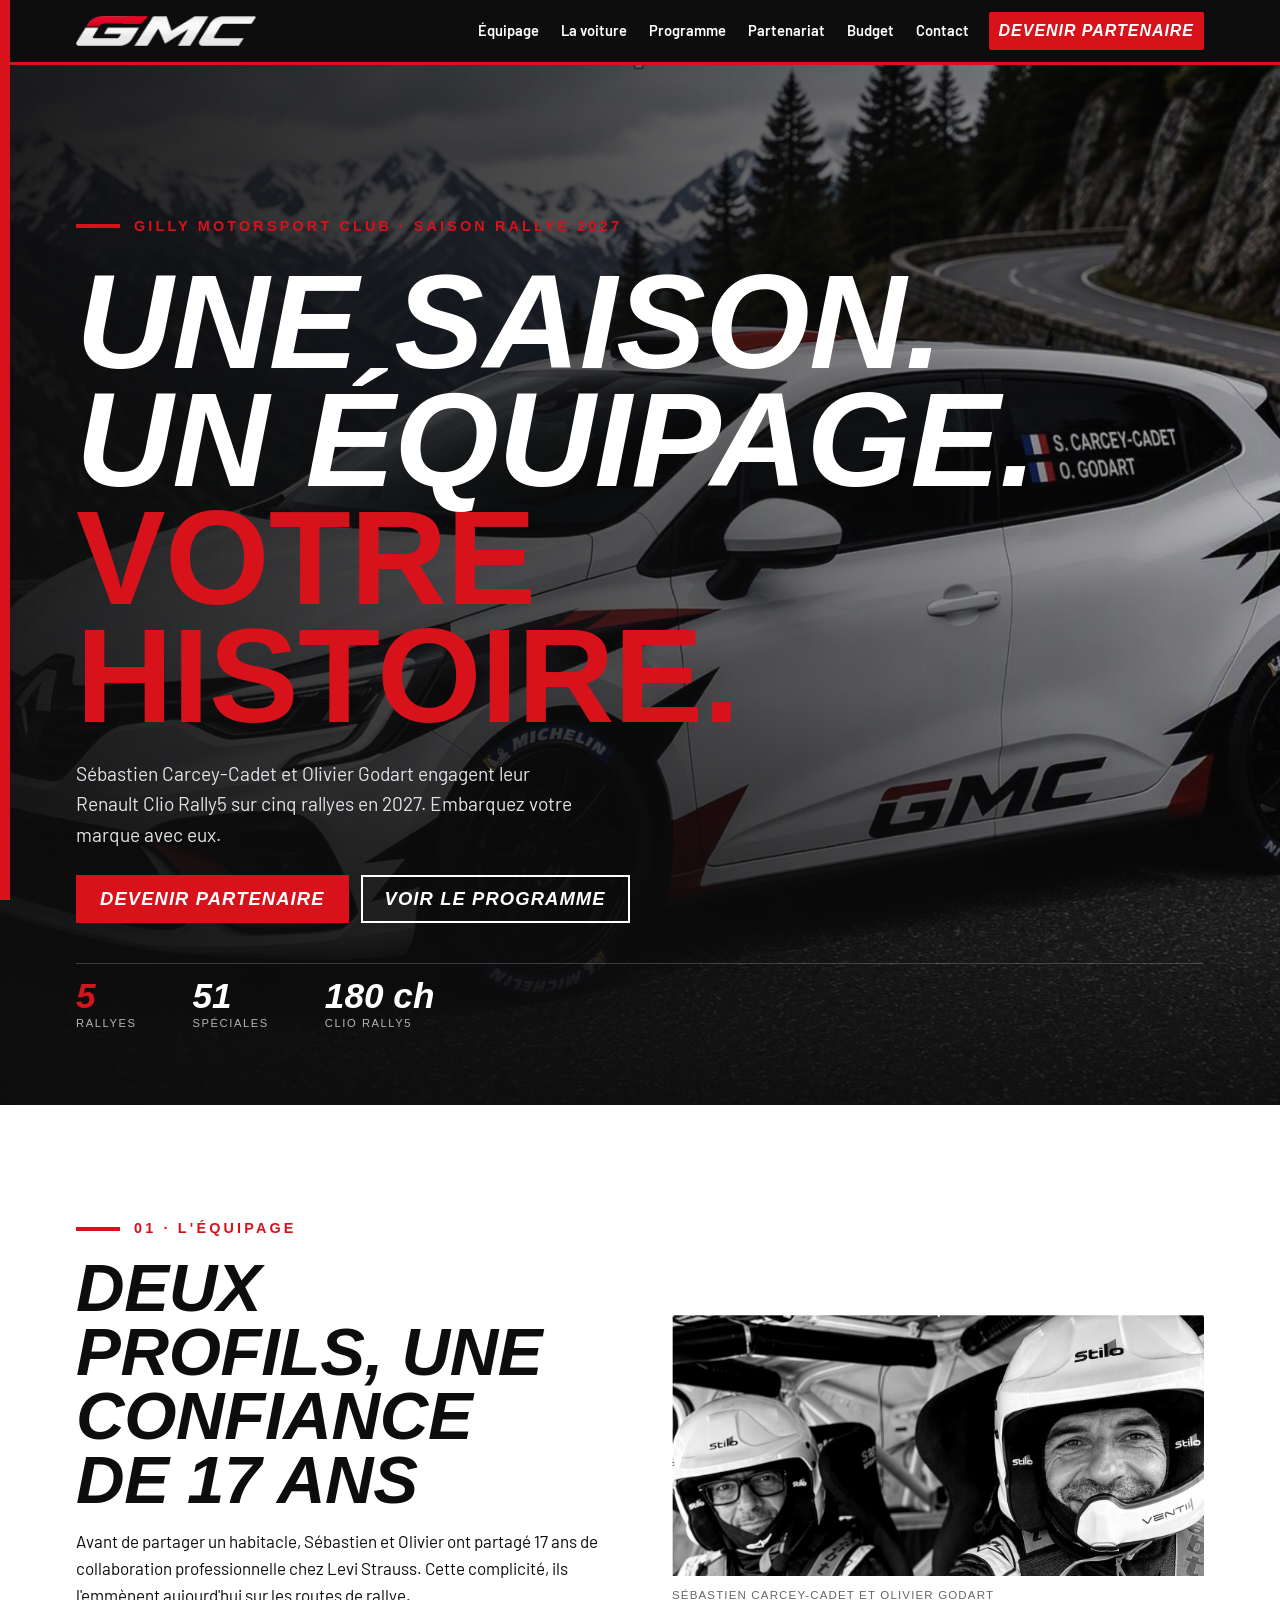
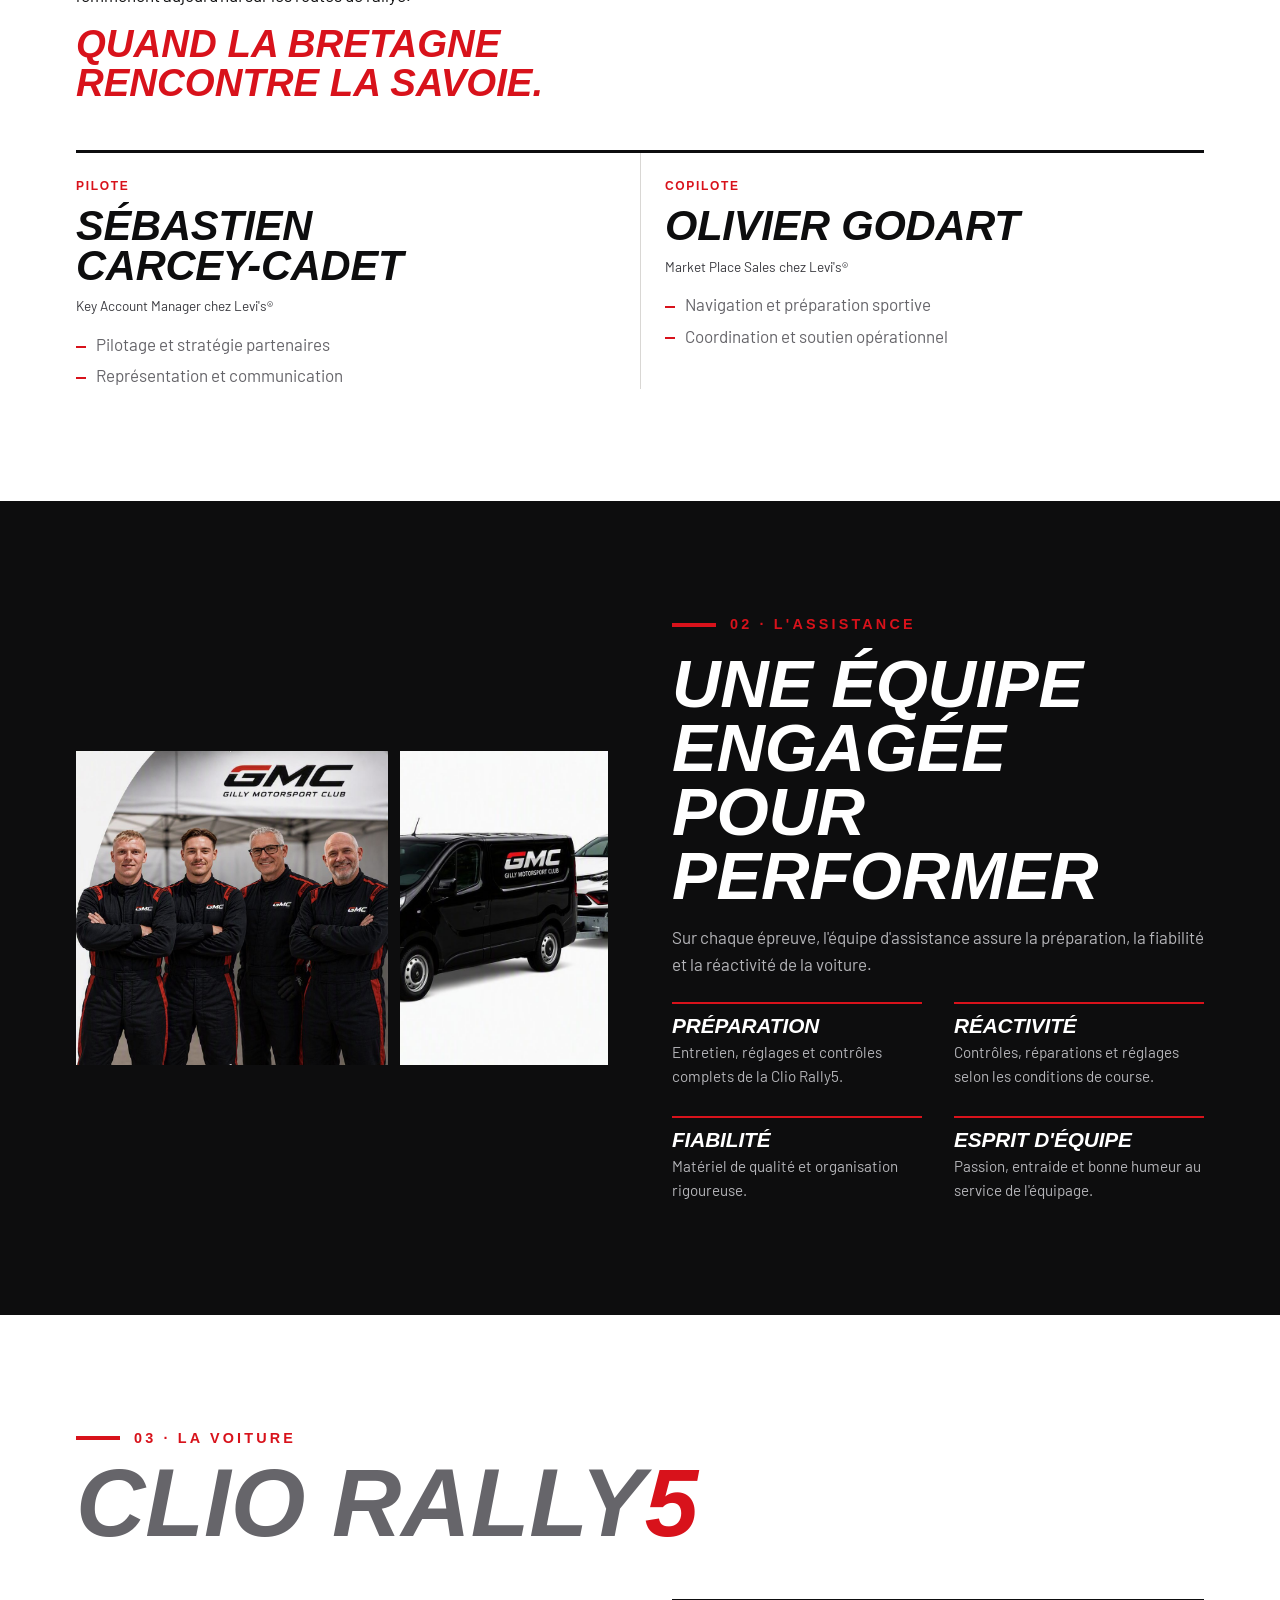
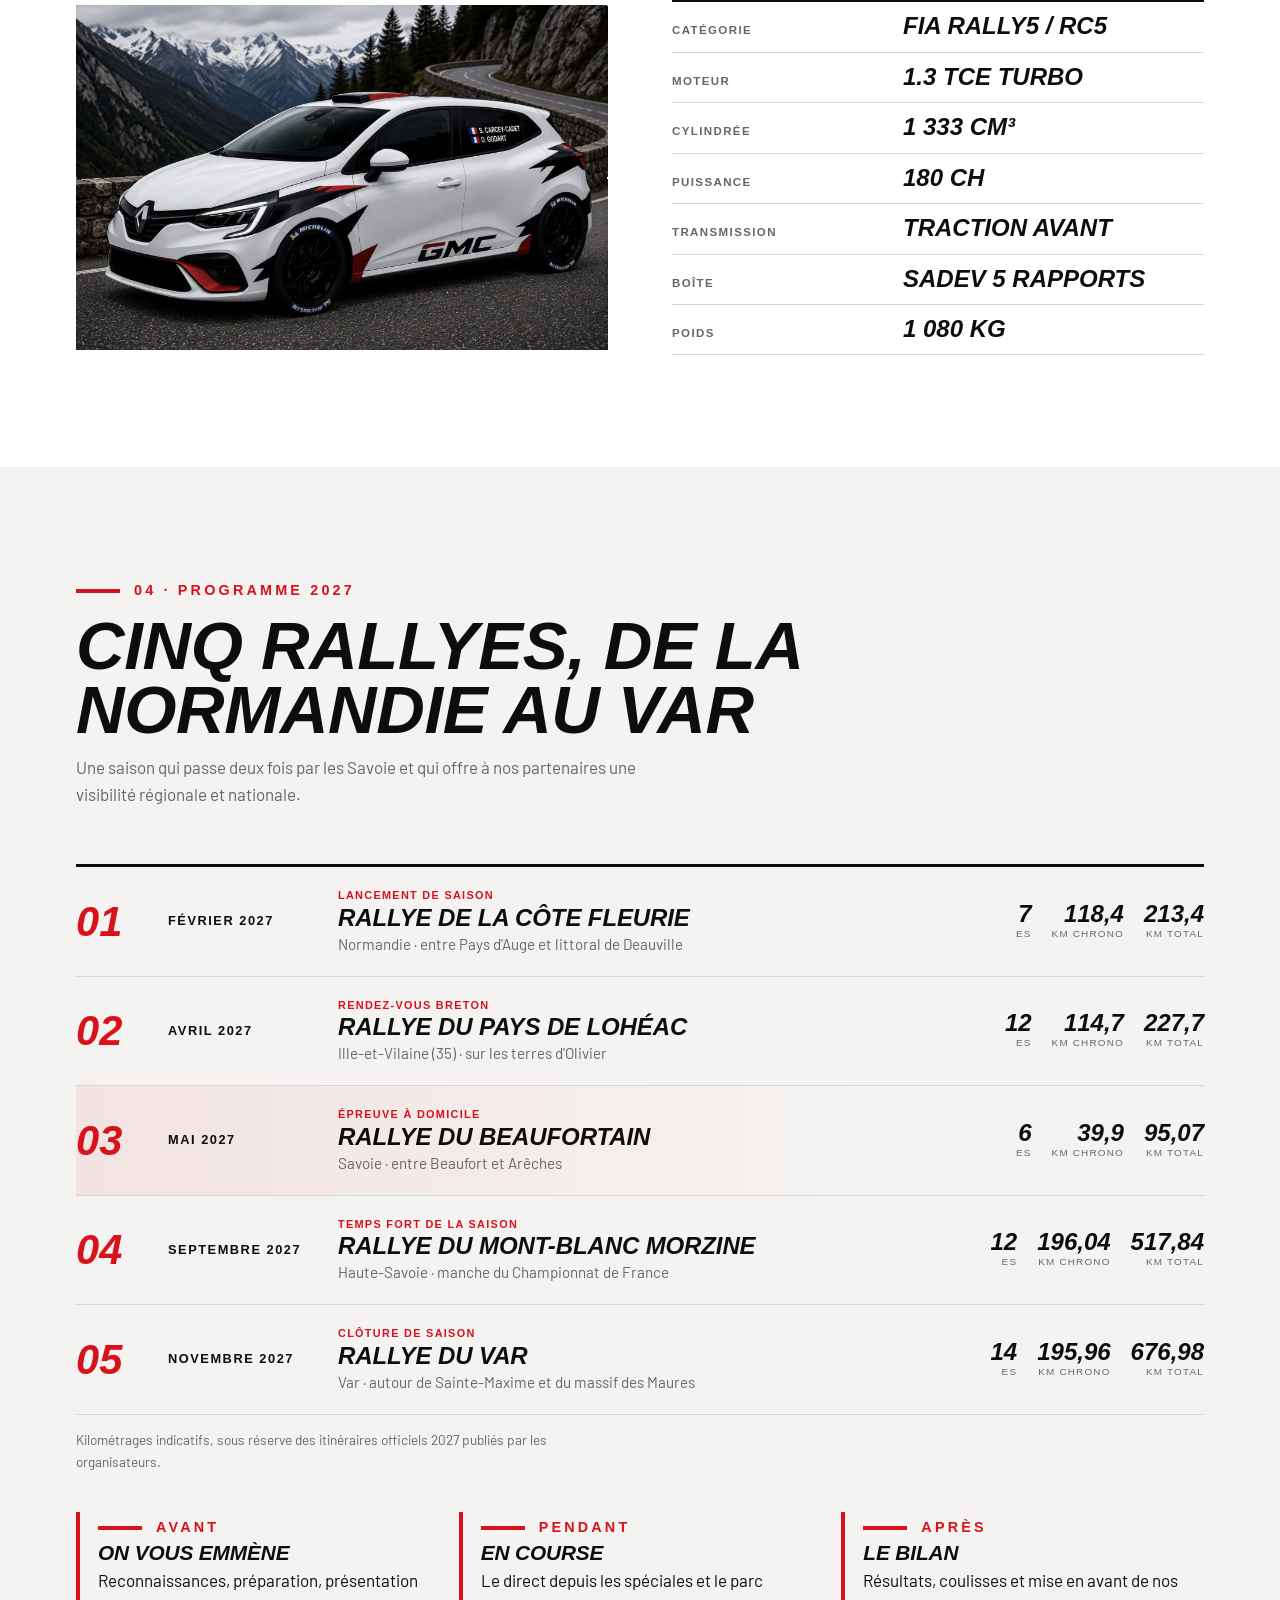
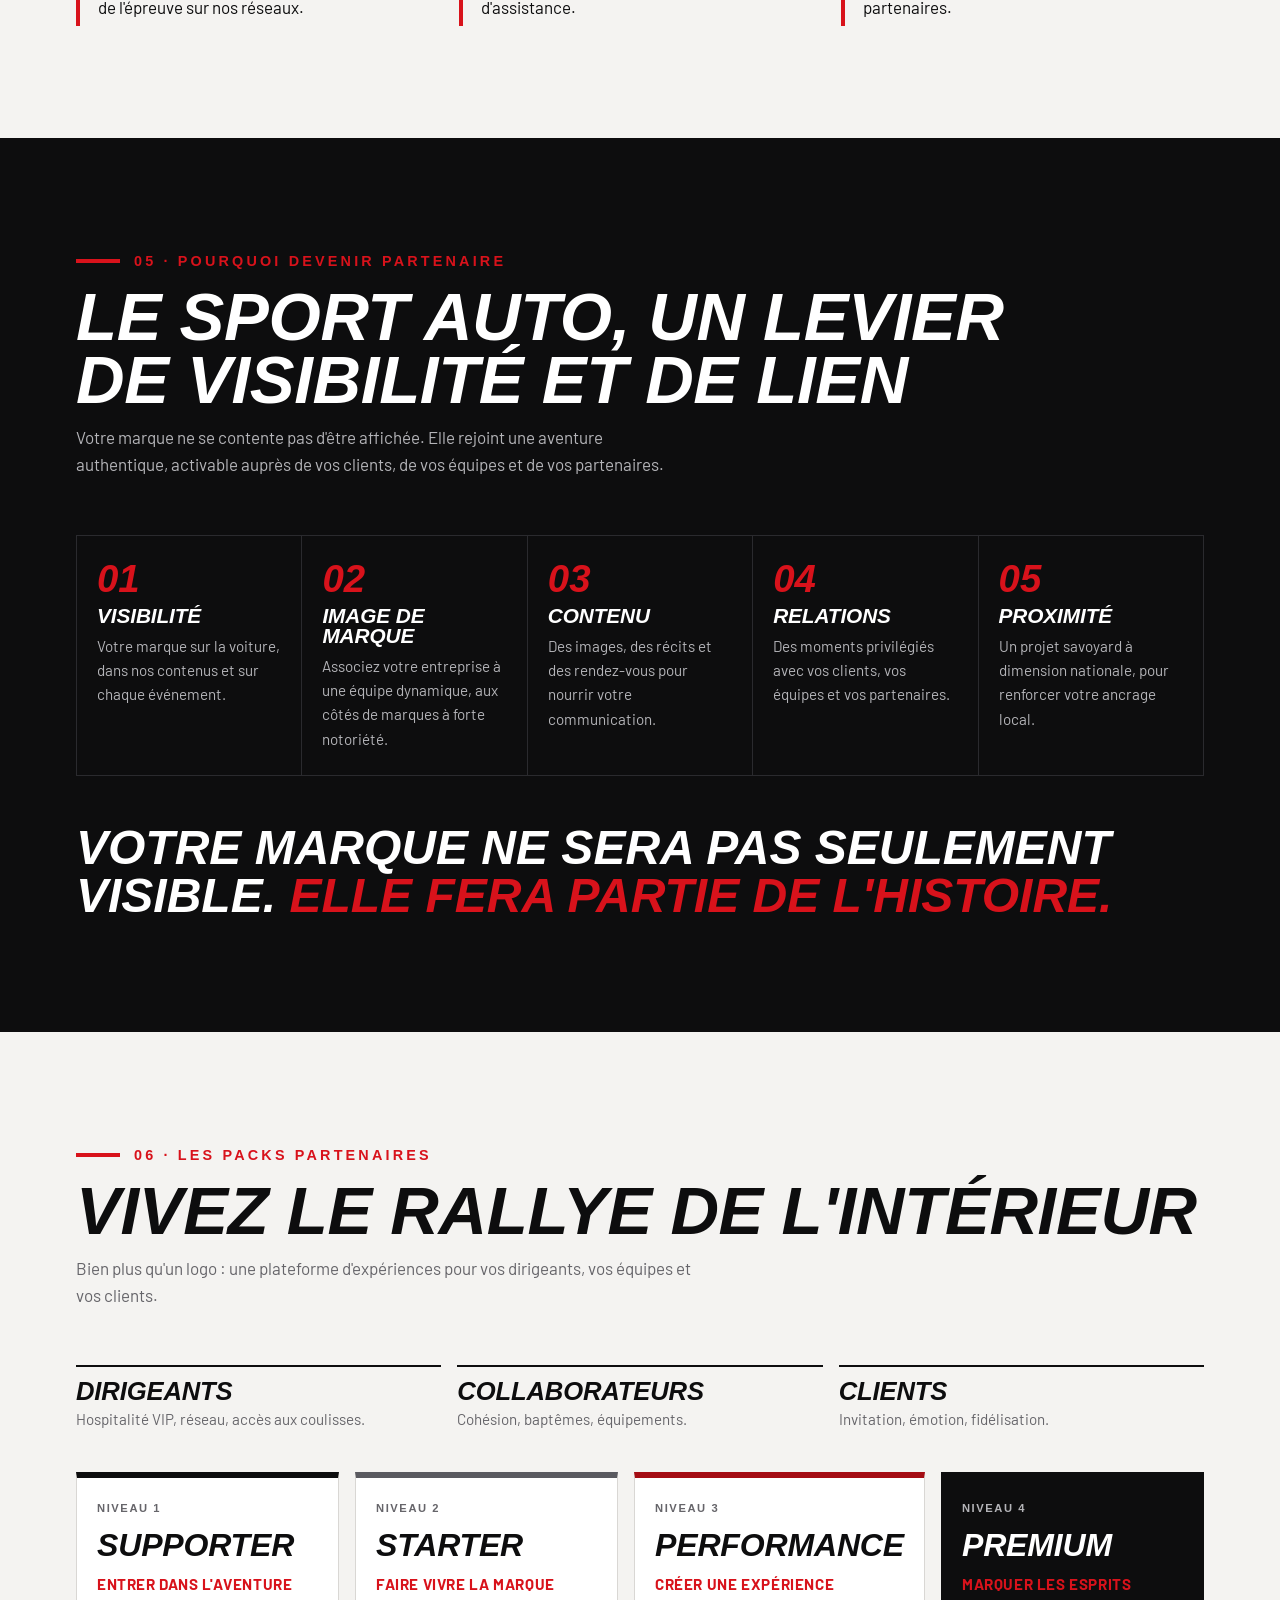
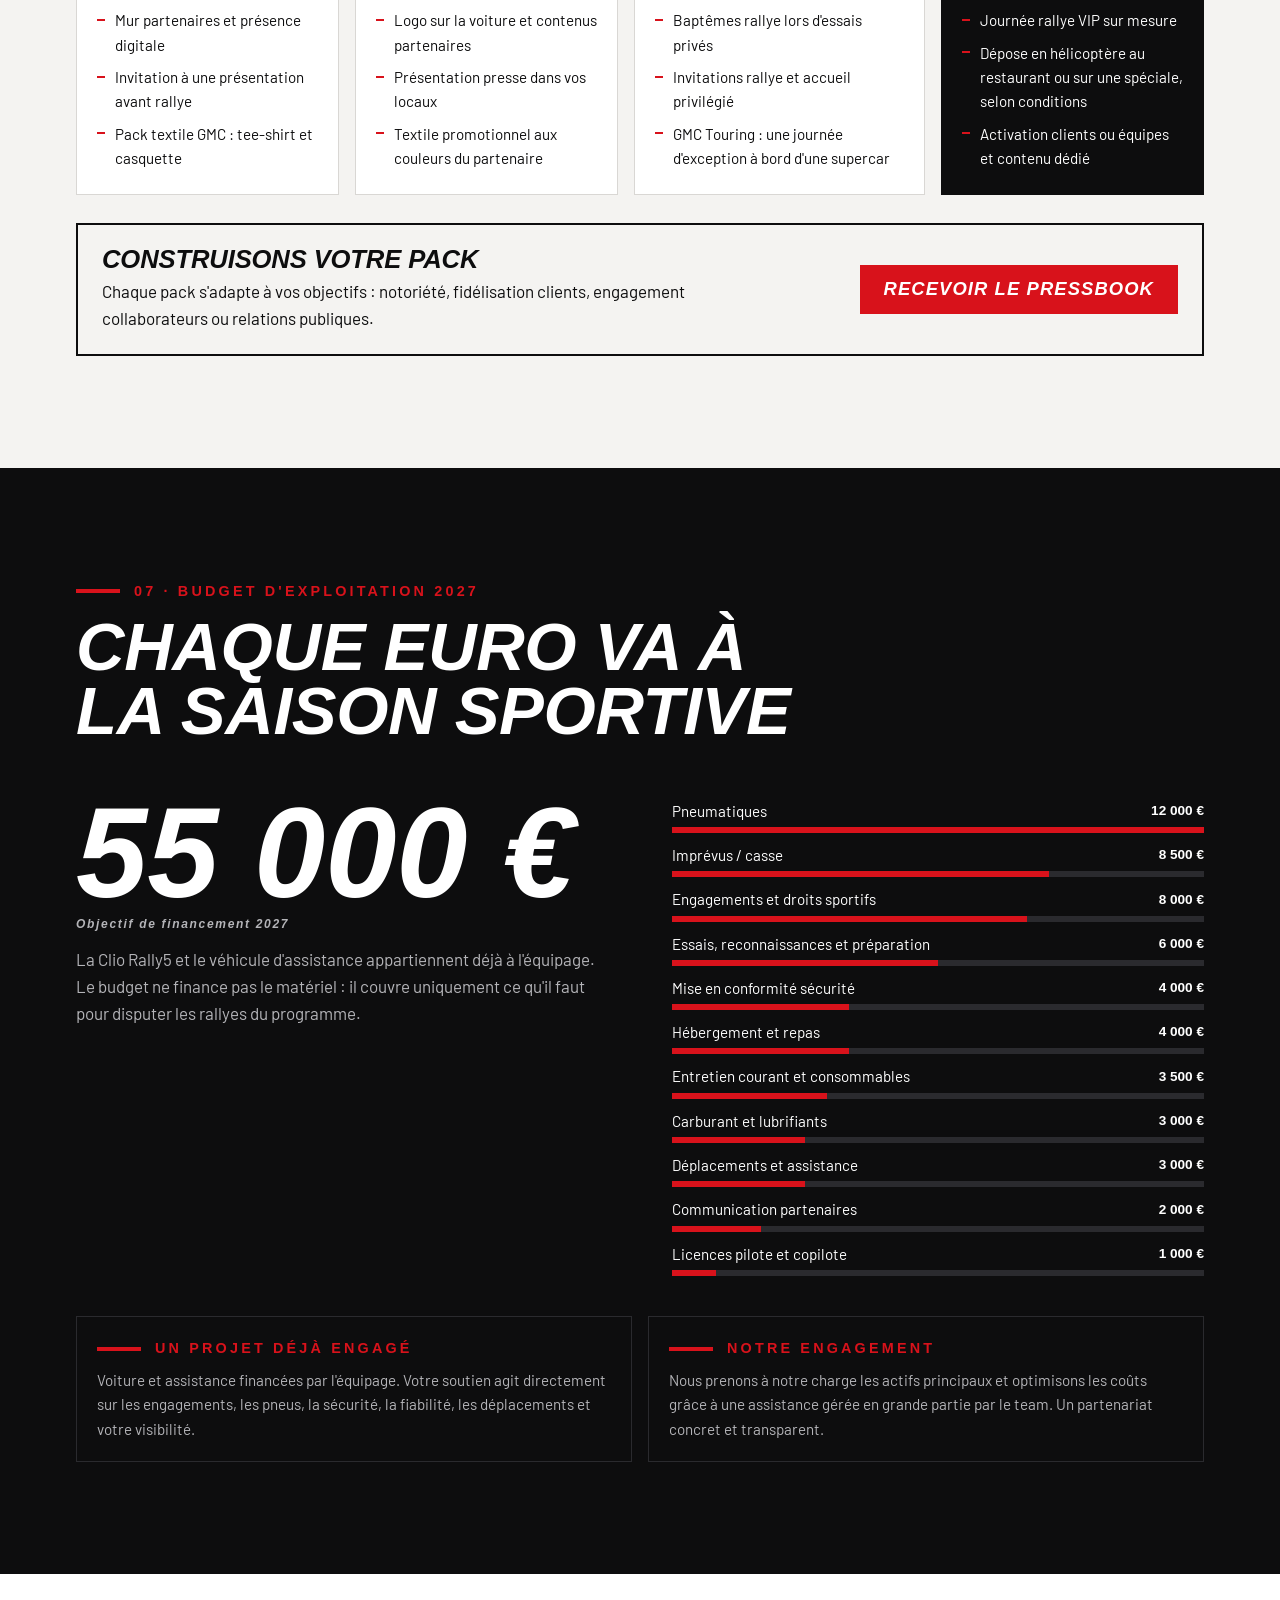
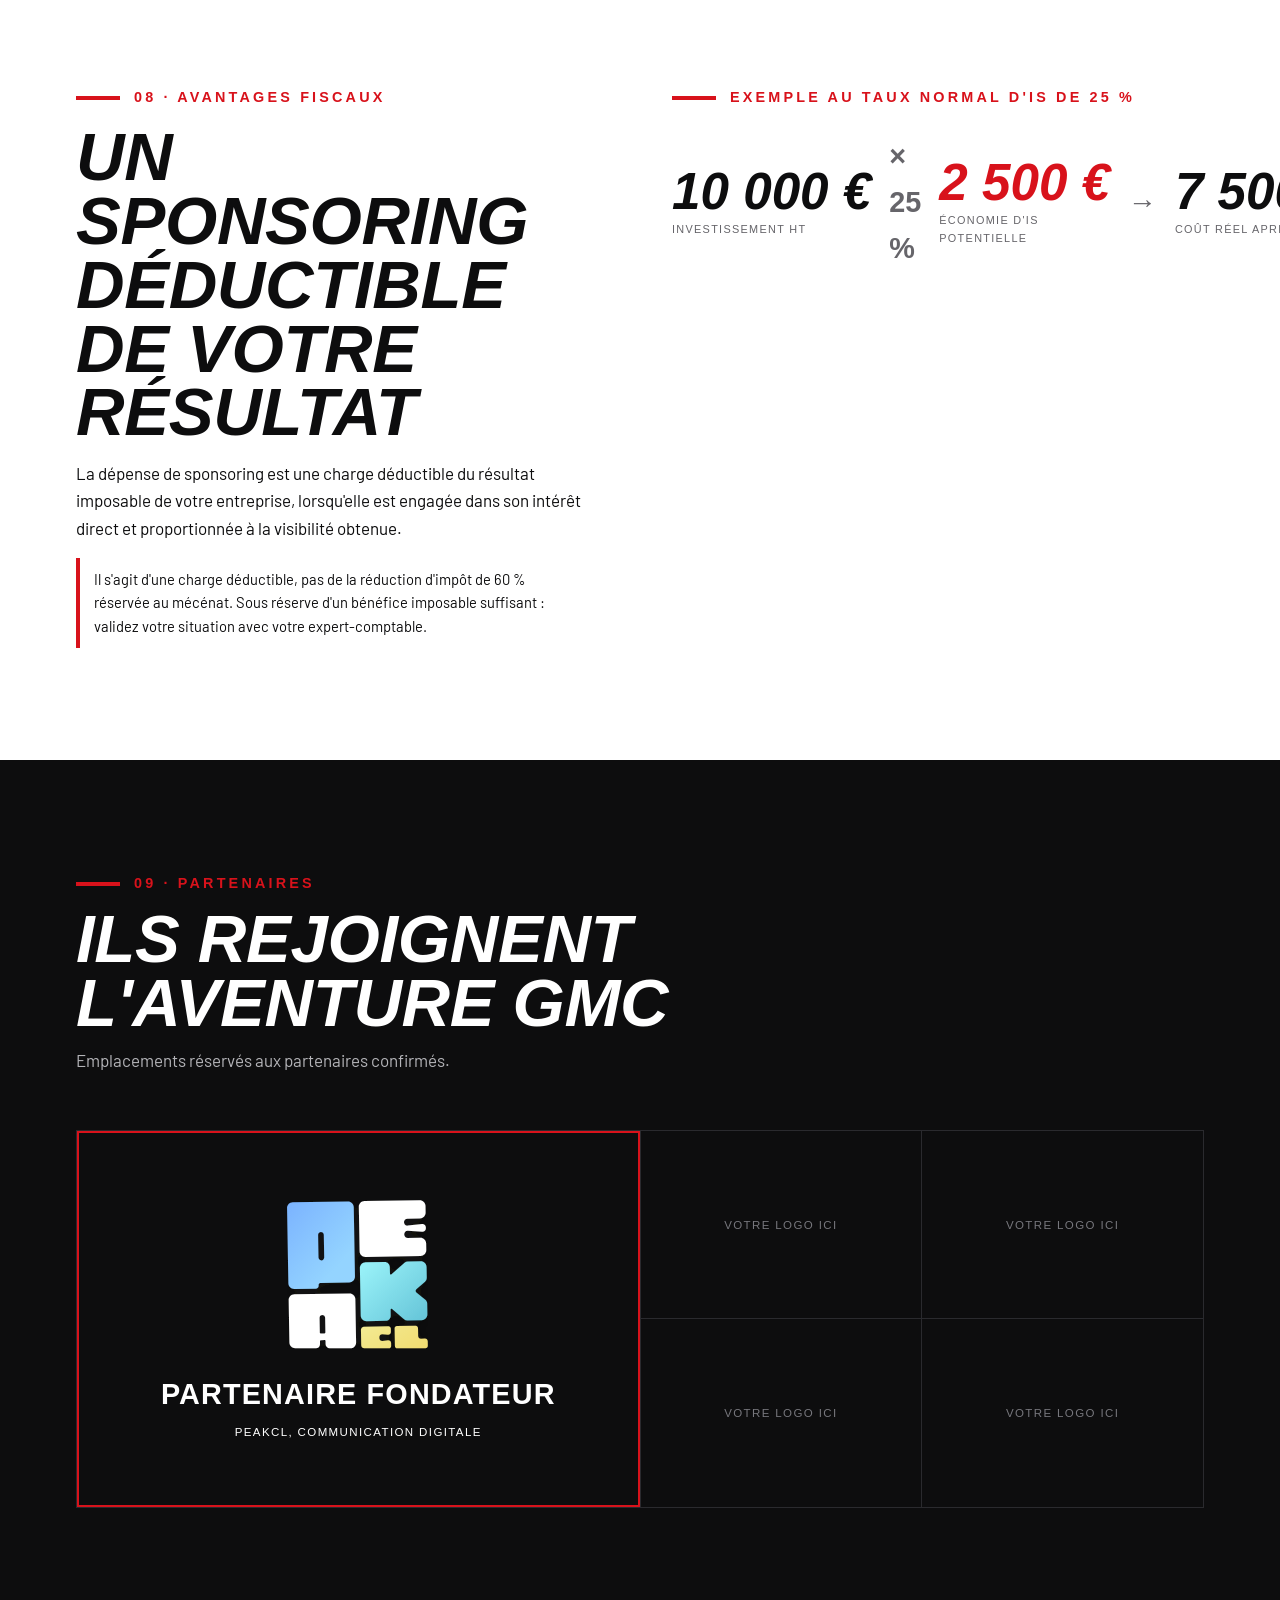
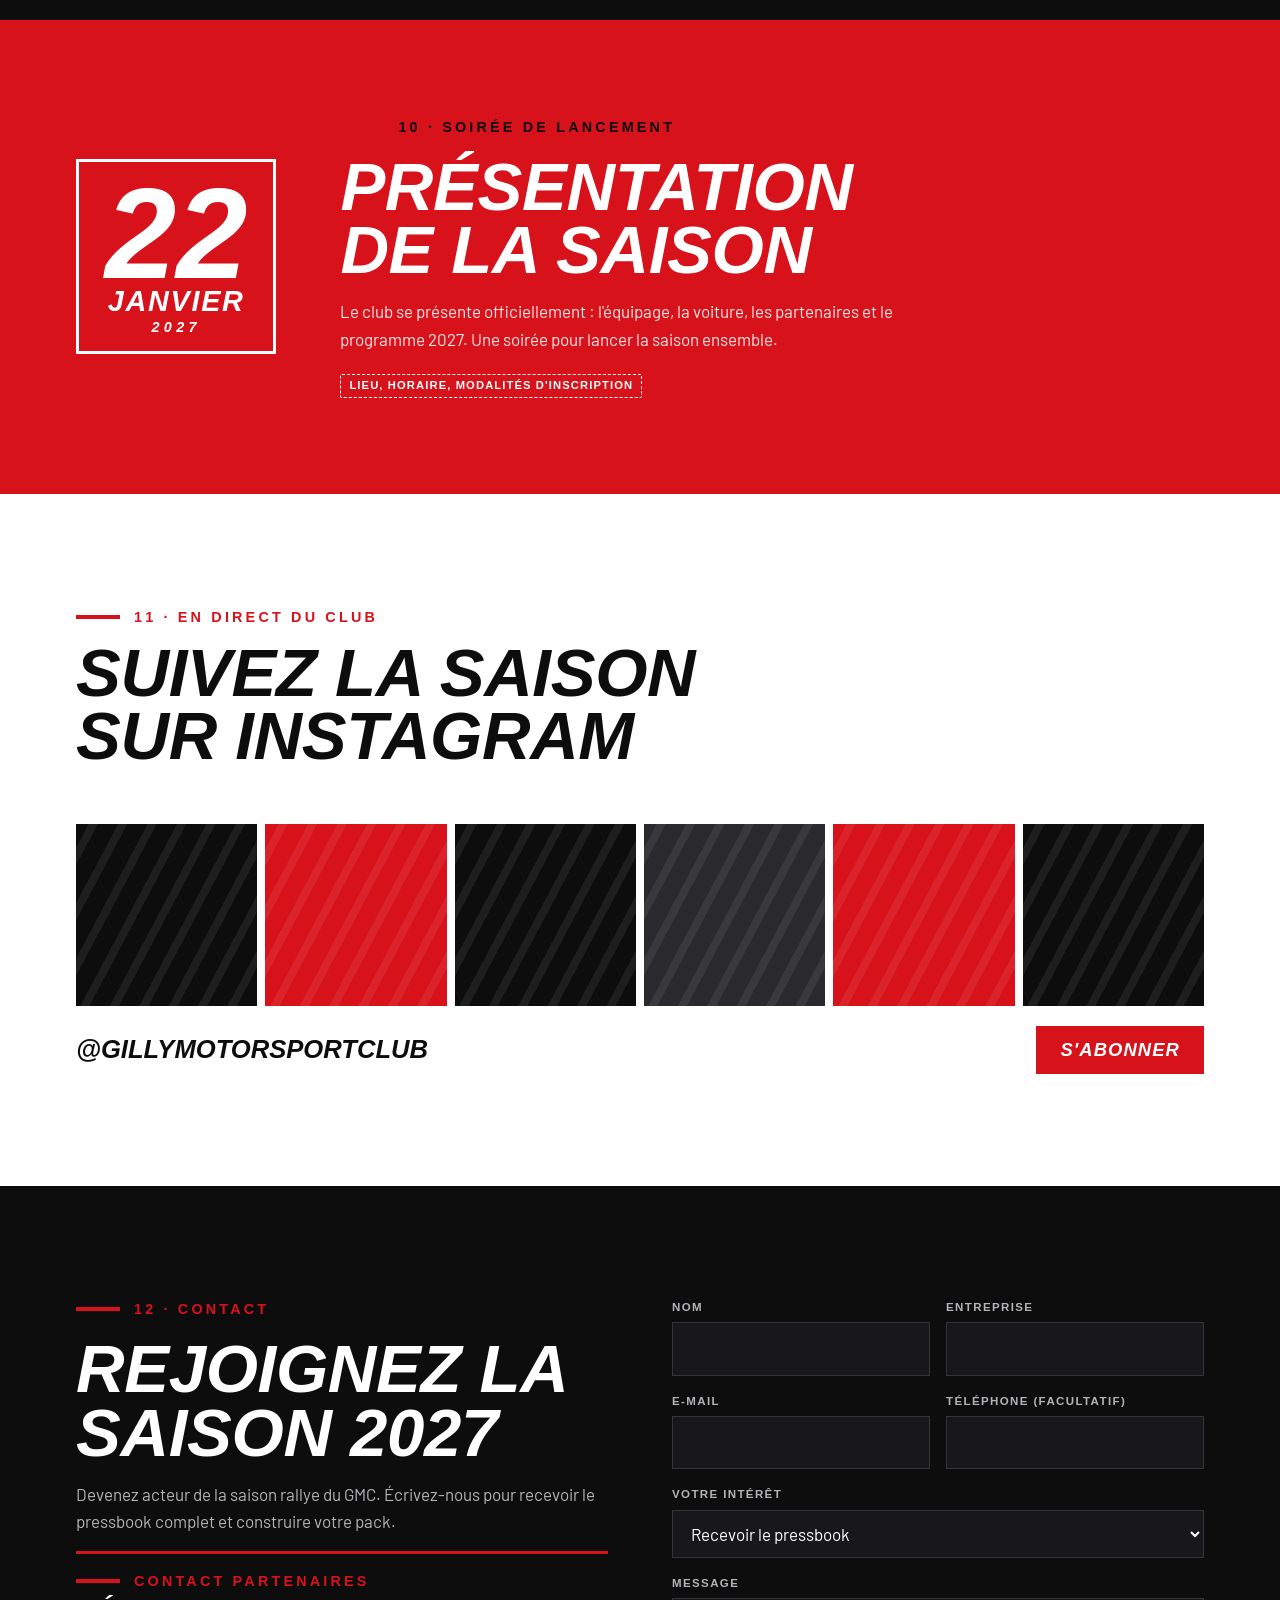
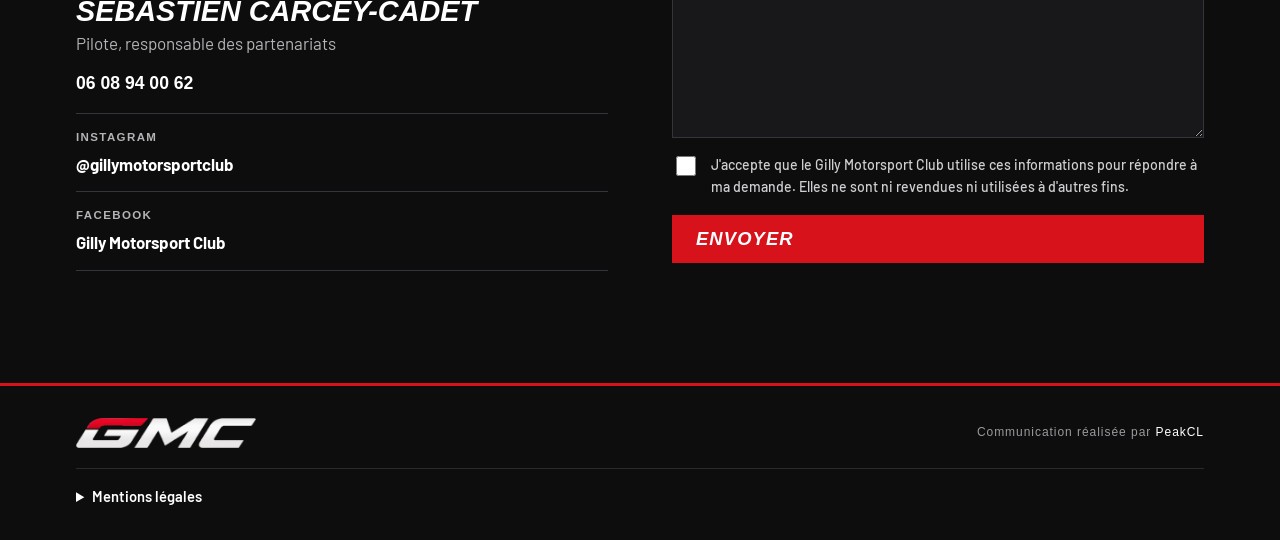
==== commit ac802860: "Hero : 5 rallyes et 51 spéciales (Rallye des Bauges retiré) Co-Authored-By: Claude Opus 5.5 <noreply" ====
--- a/index.html
+++ b/index.html
@@ -13,7 +13,7 @@
 <link rel="canonical" href="https://gillymotorsportclub.fr/">
 <link rel="preconnect" href="https://fonts.googleapis.com">
 <link rel="preconnect" href="https://fonts.gstatic.com" crossorigin>
-<link rel="stylesheet" href="https://fonts.googleapis.com/css2?family=Barlow+Condensed:ital,wght@0,600;0,700;0,800;1,800;1,900&family=Barlow:wght@400;500;600;700&display=swap">
+<link rel="stylesheet" href="https://fonts.googleapis.com/css2?family=Big+Shoulders+Display:wght@700;800;900&family=Barlow:wght@400;500;600;700&family=JetBrains+Mono:wght@500;700&display=swap">
 <link rel="stylesheet" href="css/style.css">
 <link rel="icon" href="/favicon.ico" sizes="48x48">
 <link rel="icon" href="assets/img/favicon.svg" type="image/svg+xml">
@@ -29,7 +29,7 @@
     <button class="menu-btn" id="menu-btn" aria-expanded="false" aria-controls="nav">Menu</button>
     <nav id="nav" hidden>
       <ul>
-        <li><a href="#equipage">L'équipe</a></li>
+        <li><a href="#equipage">Équipage</a></li>
         <li><a href="#voiture">La voiture</a></li>
         <li><a href="#programme">Programme</a></li>
         <li><a href="#partenariat">Partenariat</a></li>
@@ -51,14 +51,13 @@
     </video>
     <div class="wrap">
       <span class="label">Gilly Motorsport Club · Saison rallye 2027</span>
-      <h1>Une saison.<br>Une équipe.<br><em>Votre histoire.</em></h1>
-      <p class="lead">Huit passionnés de Gilly-sur-Isère, une Renault Clio Rally5 et une première saison de rallye en 2027. Embarquez votre marque avec eux.</p>
+      <h1>Une saison.<br>Un équipage.<br><em>Votre histoire.</em></h1>
+      <p class="lead">Sébastien Carcey-Cadet et Olivier Godart engagent leur Renault Clio Rally5 sur cinq rallyes en 2027. Embarquez votre marque avec eux.</p>
       <div class="ctas">
         <a class="btn" href="#partenariat">Devenir partenaire</a>
-        <a class="btn ghost" href="#equipage">Découvrir l'équipe</a>
+        <a class="btn ghost" href="#programme">Voir le programme</a>
       </div>
       <div class="hero-meta">
-        <div><strong>8</strong><span>passionnés</span></div>
         <div><strong>5</strong><span>rallyes</span></div>
         <div><strong>51</strong><span>spéciales</span></div>
         <div><strong>180 ch</strong><span>Clio Rally5</span></div>
@@ -67,14 +66,14 @@
     <button class="video-toggle" id="video-toggle" type="button" hidden>Pause</button>
   </section>
 
-  <!-- ÉQUIPE -->
+  <!-- ÉQUIPAGE -->
   <section class="band" id="equipage">
     <div class="wrap">
       <div class="split">
         <div class="prose">
-          <span class="label">01 · L'équipe</span>
-          <h2>Un team rallye né à Gilly-sur-Isère</h2>
-          <p>Une bande de passionnés, une Renault Clio Rally5 et une première saison abordée en toute humilité, avec l'envie d'apprendre à chaque spéciale. Au volant et aux notes, deux amis réunis par 17 ans de collaboration professionnelle.</p>
+          <span class="label">01 · L'équipage</span>
+          <h2>Deux profils, une confiance de 17 ans</h2>
+          <p>Avant de partager un habitacle, Sébastien et Olivier ont partagé 17 ans de collaboration professionnelle chez Levi Strauss. Cette complicité, ils l'emmènent aujourd'hui sur les routes de rallye.</p>
           <p class="quote">Quand la Bretagne rencontre la Savoie.</p>
         </div>
         <figure class="crew-photo" style="margin:0">
@@ -82,23 +81,18 @@
           <figcaption>Sébastien Carcey-Cadet et Olivier Godart</figcaption>
         </figure>
       </div>
-      <ul class="stats">
-        <li><strong>2</strong><h3>Pilote et copilote</h3><p>Sébastien au volant, Olivier aux notes. Un Savoyard, un Breton.</p></li>
-        <li><strong>6</strong><h3>Membres d'assistance</h3><p>Mécaniciens et passionnés : préparation, fiabilité et réactivité sur chaque épreuve.</p></li>
-        <li><strong>1</strong><h3>Renault Clio Rally5</h3><p>Catégorie FIA Rally5. La voiture et le véhicule d'assistance appartiennent déjà à l'équipage.</p></li>
-      </ul>
       <div class="crew">
         <article>
-          <span class="role">Pilote · Gilly-sur-Isère</span>
+          <span class="role">Pilote</span>
           <h3>Sébastien Carcey-Cadet</h3>
-          <p>À l'époque du groupe B, il regardait passer le Monte-Carlo au col de Tamié. Il s'était promis d'être un jour au volant : il a créé le GMC pour réaliser ce rêve.</p>
-          <p class="mots">Humilité · Passion · Plaisirs</p>
+          <p class="small">Key Account Manager chez Levi's®</p>
+          <ul><li>Pilotage et stratégie partenaires</li><li>Représentation et communication</li></ul>
         </article>
         <article>
-          <span class="role">Copilote · Bretagne</span>
+          <span class="role">Copilote</span>
           <h3>Olivier Godart</h3>
-          <p>Il pilotait des voitures radiocommandées. Quand Sébastien lui a proposé de passer à l'échelle 1, il a répondu « carrément » en moins de dix secondes.</p>
-          <p class="mots">Les duels Prost et Senna en souvenir</p>
+          <p class="small">Market Place Sales chez Levi's®</p>
+          <ul><li>Navigation et préparation sportive</li><li>Coordination et soutien opérationnel</li></ul>
         </article>
       </div>
     </div>
@@ -106,27 +100,22 @@
 
   <!-- ASSISTANCE -->
   <section class="band noir" id="assistance">
-    <div class="wrap">
-      <div class="split">
-        <div class="prose">
-          <span class="label">02 · L'assistance</span>
-          <h2>Ceux qui font rouler la Clio</h2>
-          <p style="color:var(--gris-clair)">Préparation, réglages, réparations entre deux spéciales : sur chaque épreuve, l'assistance porte la voiture jusqu'à l'arrivée. Sans eux, pas de saison.</p>
-        </div>
-        <div class="assist-media">
-          <img src="assets/img/equipe-assistance.jpg" alt="L'équipe d'assistance GMC en combinaisons noires et rouges devant la tente du club" width="1000" height="1007" loading="lazy">
-          <img src="assets/img/assistance-utilitaire.jpg" alt="Utilitaire d'assistance GMC et remorque avec la Clio Rally5" width="1200" height="800" loading="lazy">
-        </div>
-      </div>
-      <!-- Portraits : contenus issus du questionnaire équipe, à valider par Sébastien avant mise en ligne. Photo : remplacer .ph par <img> -->
-      <ul class="team">
-        <li><span class="ph" aria-hidden="true">MC</span><span class="role">Mécanicien</span><h3>Maxime Chaboud</h3><p>Emmené au bord des spéciales par son père, coup de foudre immédiat. Aux assistances, il vérifie tout.</p><p class="mots">Motivés · Organisés · Ambitieux</p></li>
-        <li><span class="ph" aria-hidden="true">AD</span><span class="role">Mécanicien</span><h3>Alexandre Dubourgeat</h3><p>Il entretenait déjà les voitures de Sébastien. Son objectif : que Seb réalise son rêve de gosse.</p><p class="mots">Passionné · Amitié · Folie</p></li>
-        <li><span class="ph" aria-hidden="true">JS</span><span class="role">Assistance et logistique</span><h3>Julien Stracchi</h3><p>Spectateur du Rallye du Mont-Blanc quand il était gamin. Son plus beau souvenir : le son des Clio et des 306 Maxi.</p></li>
-        <li><span class="ph" aria-hidden="true">AC</span><span class="role">Assistance</span><h3>Alexandre Carron</h3><p><span class="tbd">Portrait à venir</span></p></li>
-        <li><span class="ph" aria-hidden="true">PS</span><span class="role">Assistance</span><h3>Pedro Salcedas</h3><p><span class="tbd">Portrait à venir</span></p></li>
-        <li><span class="ph" aria-hidden="true">YC</span><span class="role">Assistance</span><h3>Yves Carcey-Cadet</h3><p><span class="tbd">Portrait à venir</span></p></li>
-      </ul>
+    <div class="wrap split">
+      <div class="assist-media">
+        <img src="assets/img/equipe-assistance.jpg" alt="L'équipe d'assistance GMC en combinaisons noires et rouges devant la tente du club" width="1000" height="1007" loading="lazy">
+        <img src="assets/img/assistance-utilitaire.jpg" alt="Utilitaire d'assistance GMC et remorque avec la Clio Rally5" width="1200" height="800" loading="lazy">
+      </div>
+      <div class="prose">
+        <span class="label">02 · L'assistance</span>
+        <h2>Une équipe engagée pour performer</h2>
+        <p style="color:var(--gris-clair)">Sur chaque épreuve, l'équipe d'assistance assure la préparation, la fiabilité et la réactivité de la voiture.</p>
+        <div class="pillars">
+          <div><h3>Préparation</h3><p>Entretien, réglages et contrôles complets de la Clio Rally5.</p></div>
+          <div><h3>Réactivité</h3><p>Contrôles, réparations et réglages selon les conditions de course.</p></div>
+          <div><h3>Fiabilité</h3><p>Matériel de qualité et organisation rigoureuse.</p></div>
+          <div><h3>Esprit d'équipe</h3><p>Passion, entraide et bonne humeur au service de l'équipage.</p></div>
+        </div>
+      </div>
     </div>
   </section>
 
@@ -322,7 +311,7 @@
       <!-- Logos partenaires : déposer dans assets/partenaires/ et remplacer les cases. Chaque logo renvoie vers le site du partenaire (lien target="_blank" rel="noopener"), sur le modèle de PeakCL -->
       <ul class="partners">
         <li class="fondateur"><a class="logo-partenaire" href="https://peakcl.com" target="_blank" rel="noopener"><img src="assets/partenaires/peakcl.svg" alt="PeakCL" width="272" height="284" loading="lazy"><span><strong>Partenaire fondateur</strong>PeakCL, communication digitale</span></a></li>
-        <li><a class="logo-partenaire" href="https://www.lajumsfactory.com/" target="_blank" rel="noopener"><img src="assets/partenaires/la-jums-factory.png" alt="La Jum's Factory, graphic et motion design" width="542" height="273" loading="lazy"></a></li><li>Votre logo ici</li><li>Votre logo ici</li><li>Votre logo ici</li>
+        <li>Votre logo ici</li><li>Votre logo ici</li><li>Votre logo ici</li><li>Votre logo ici</li>
       </ul>
     </div>
   </section>
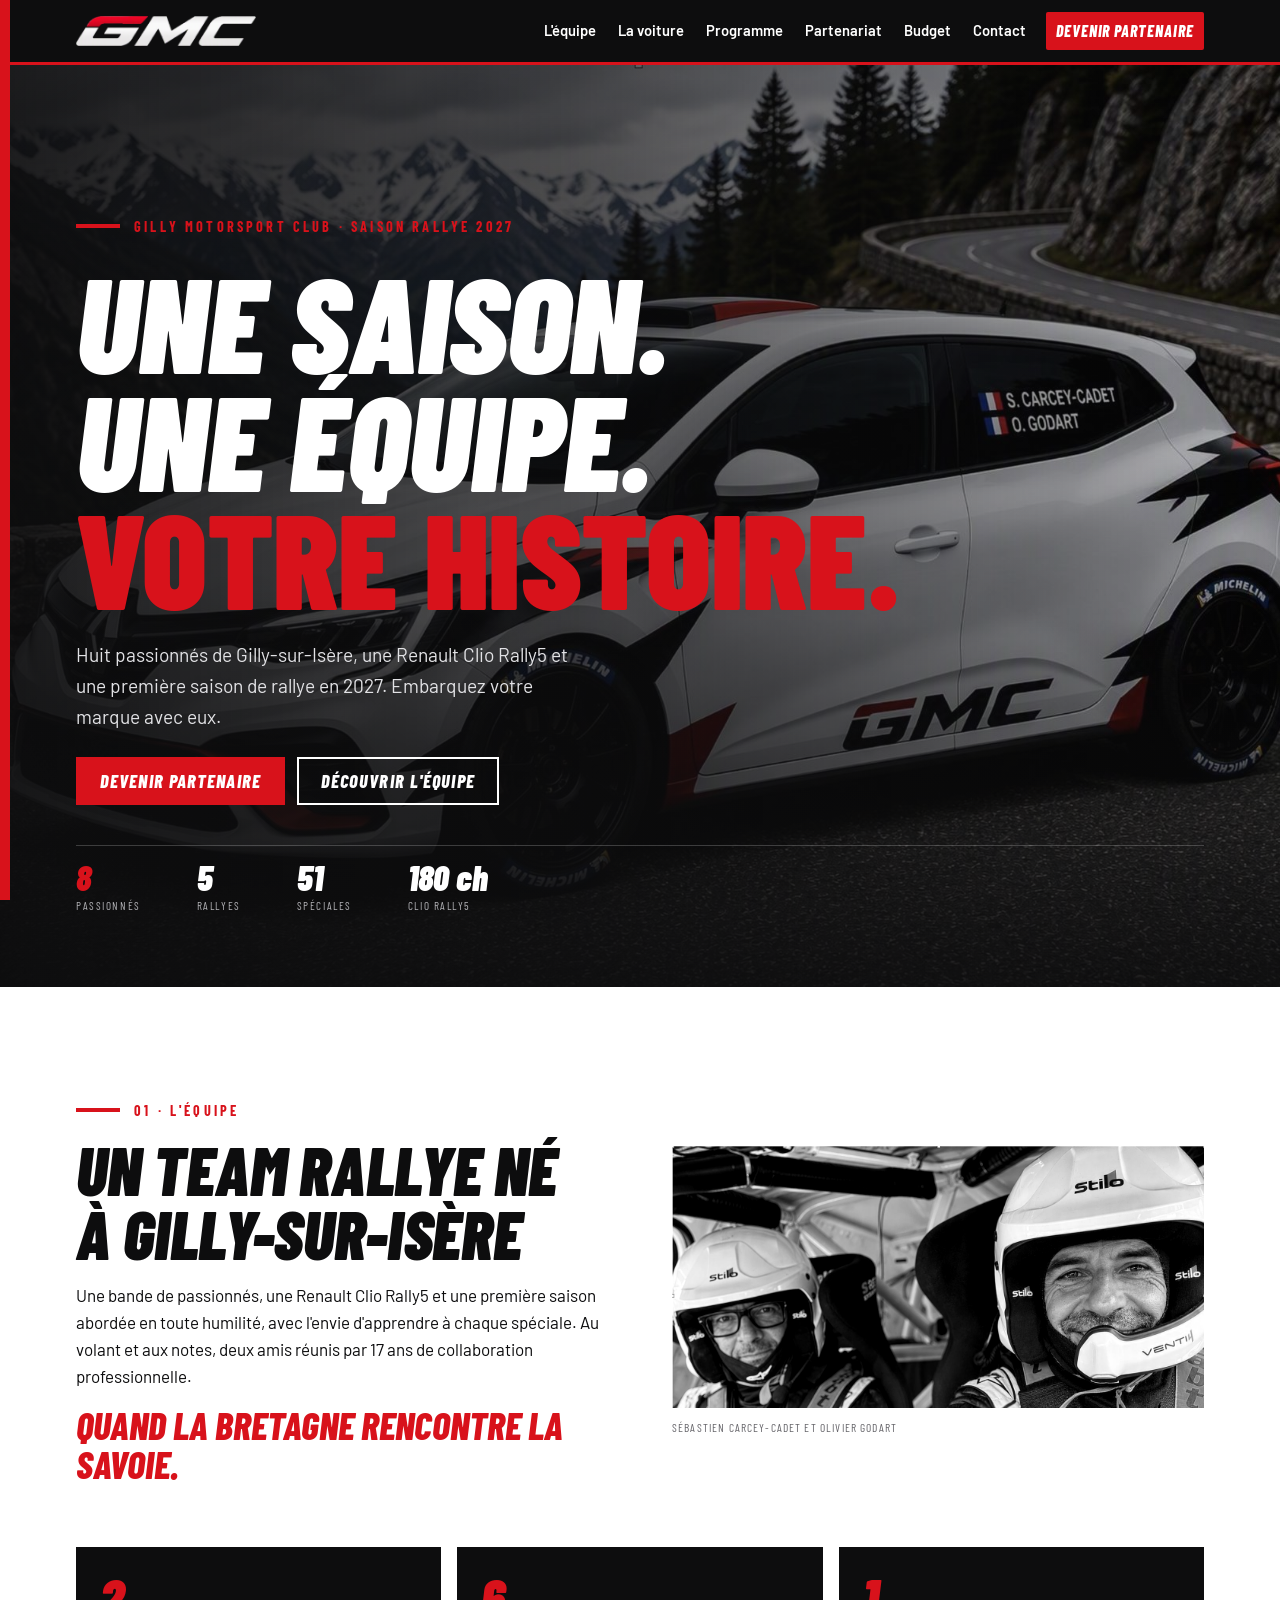
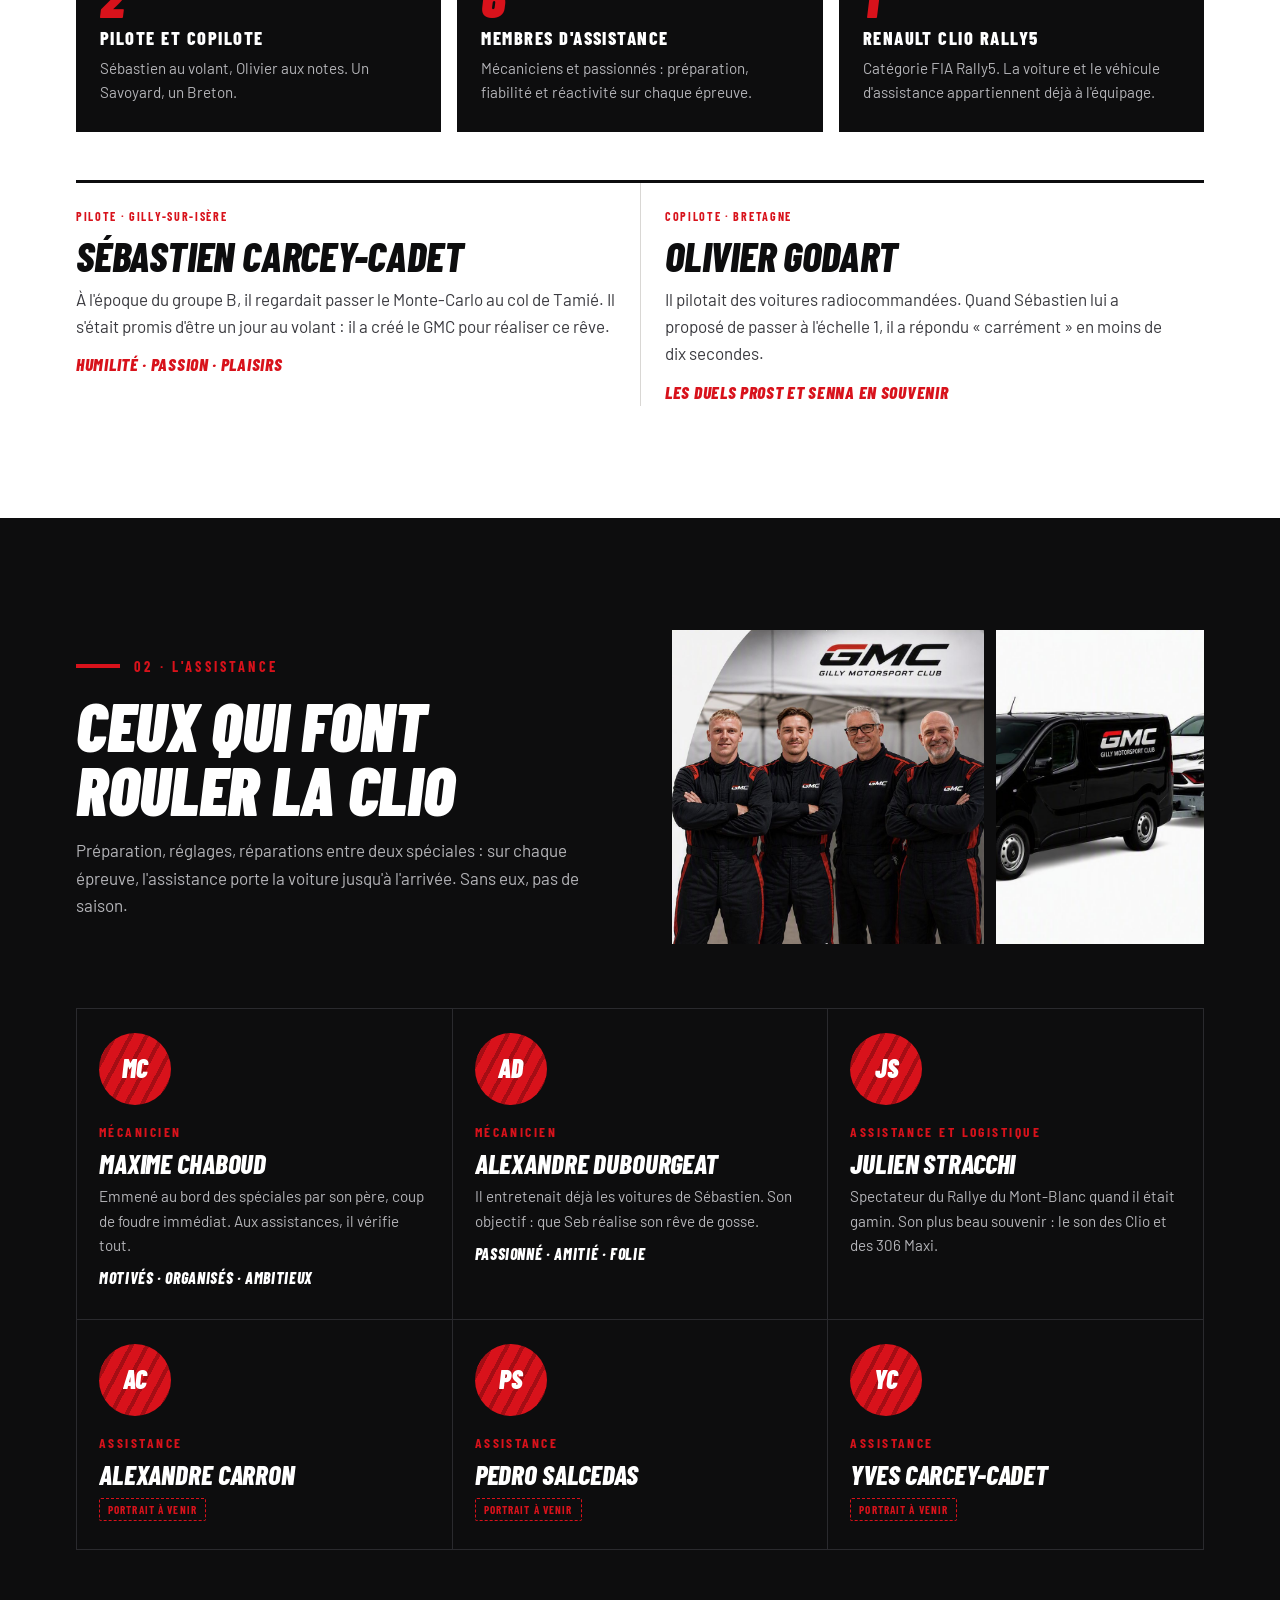
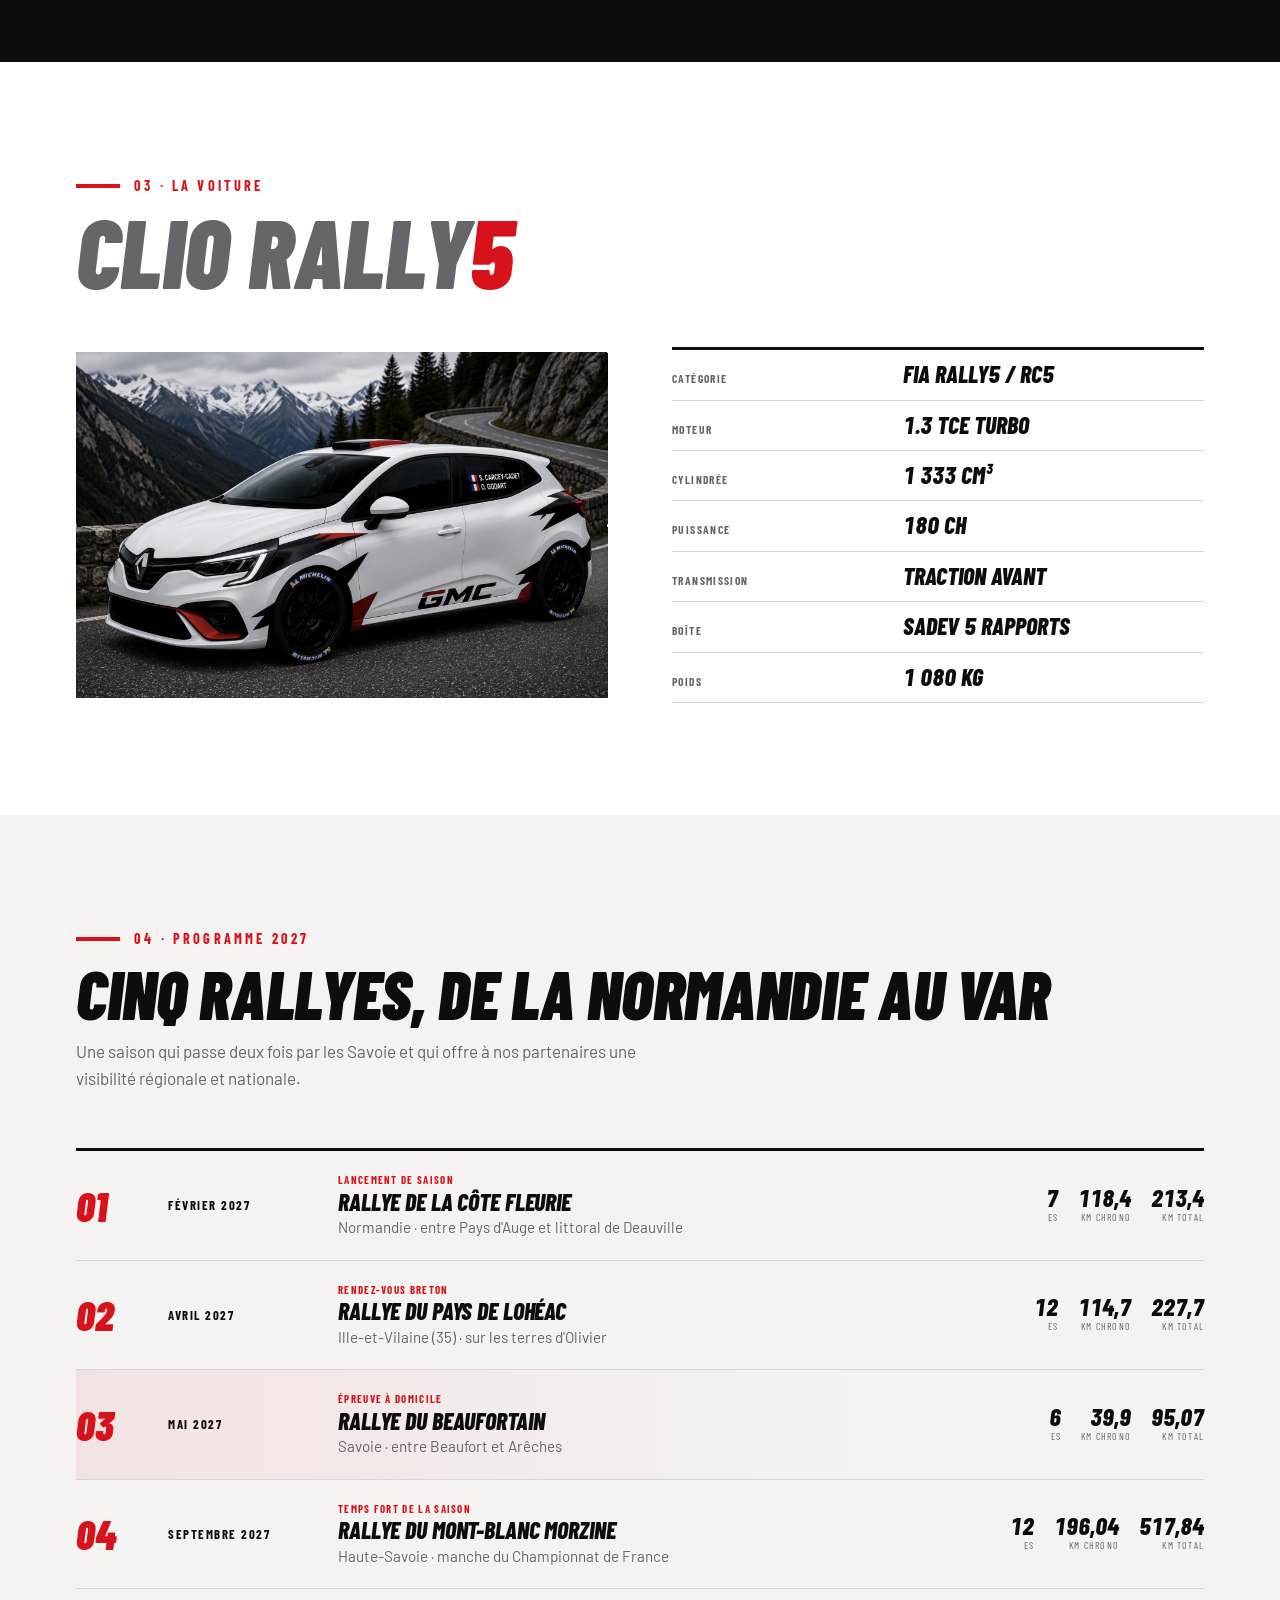
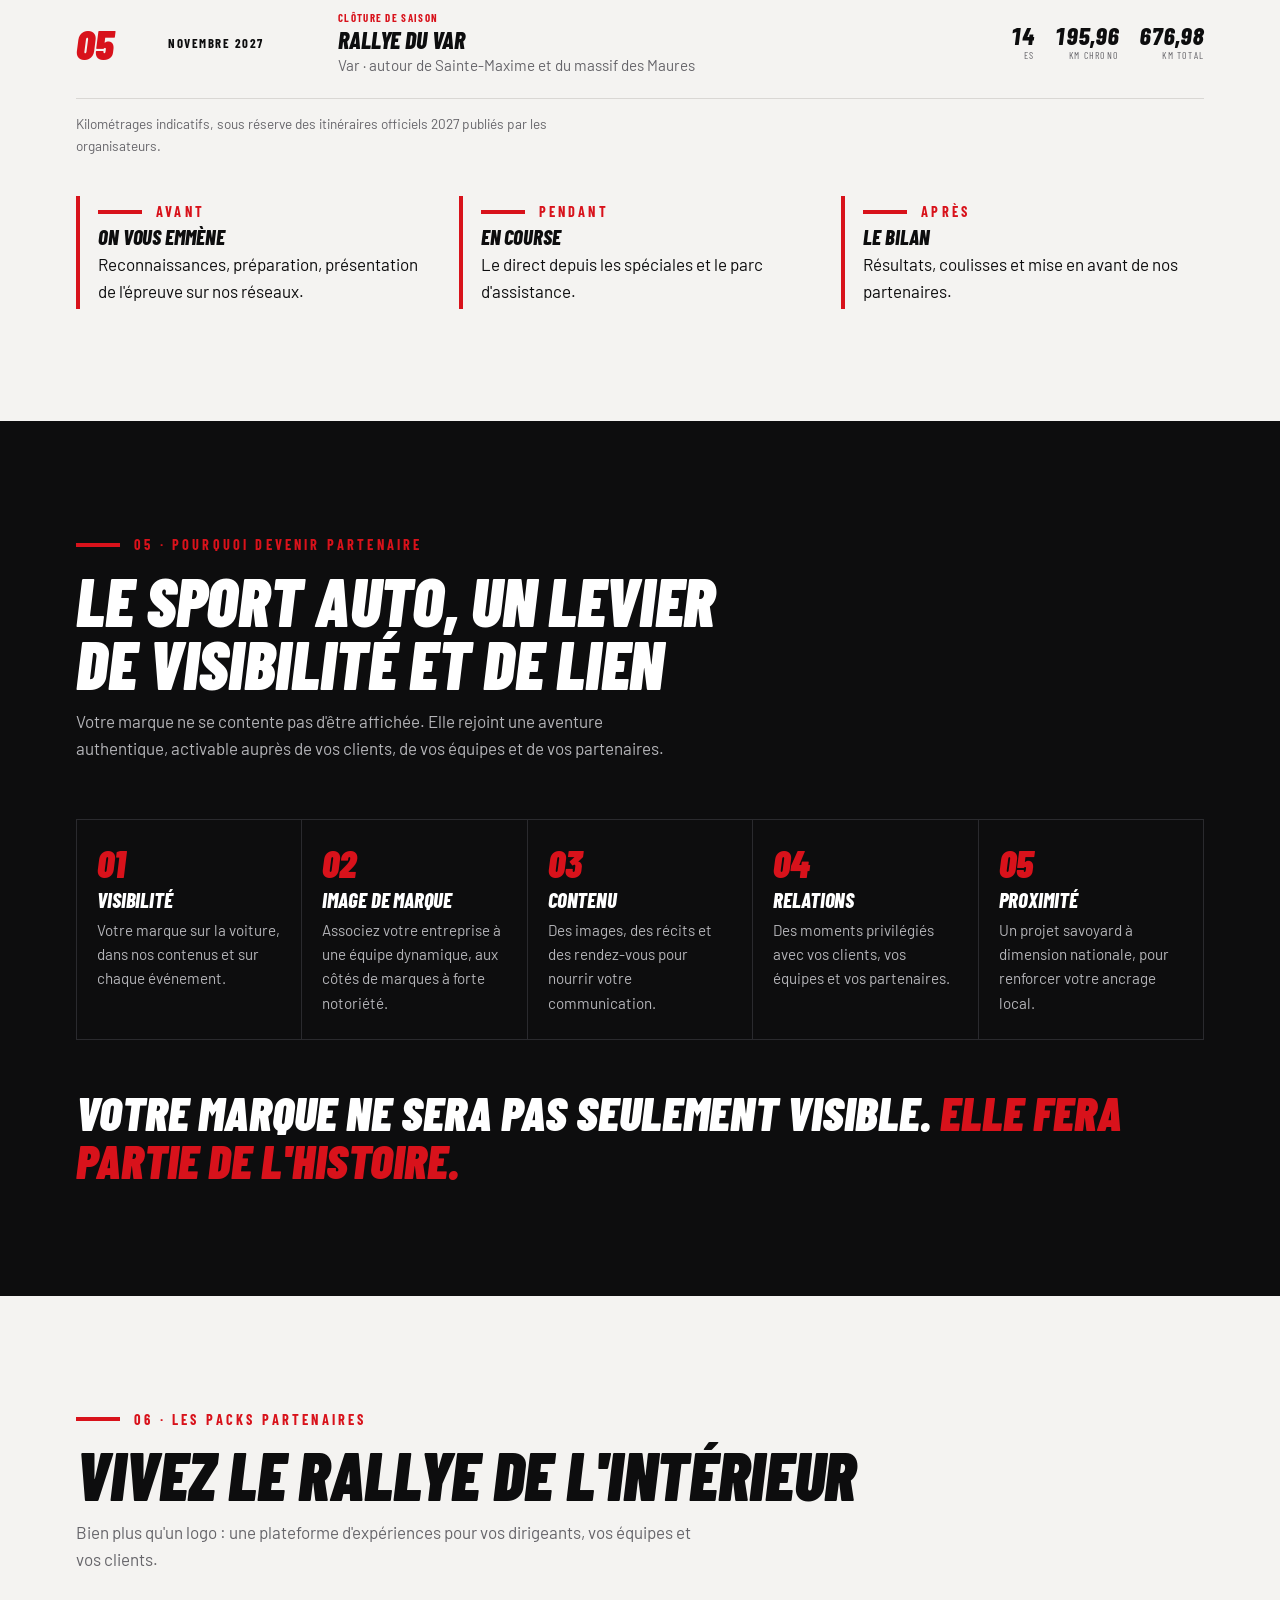
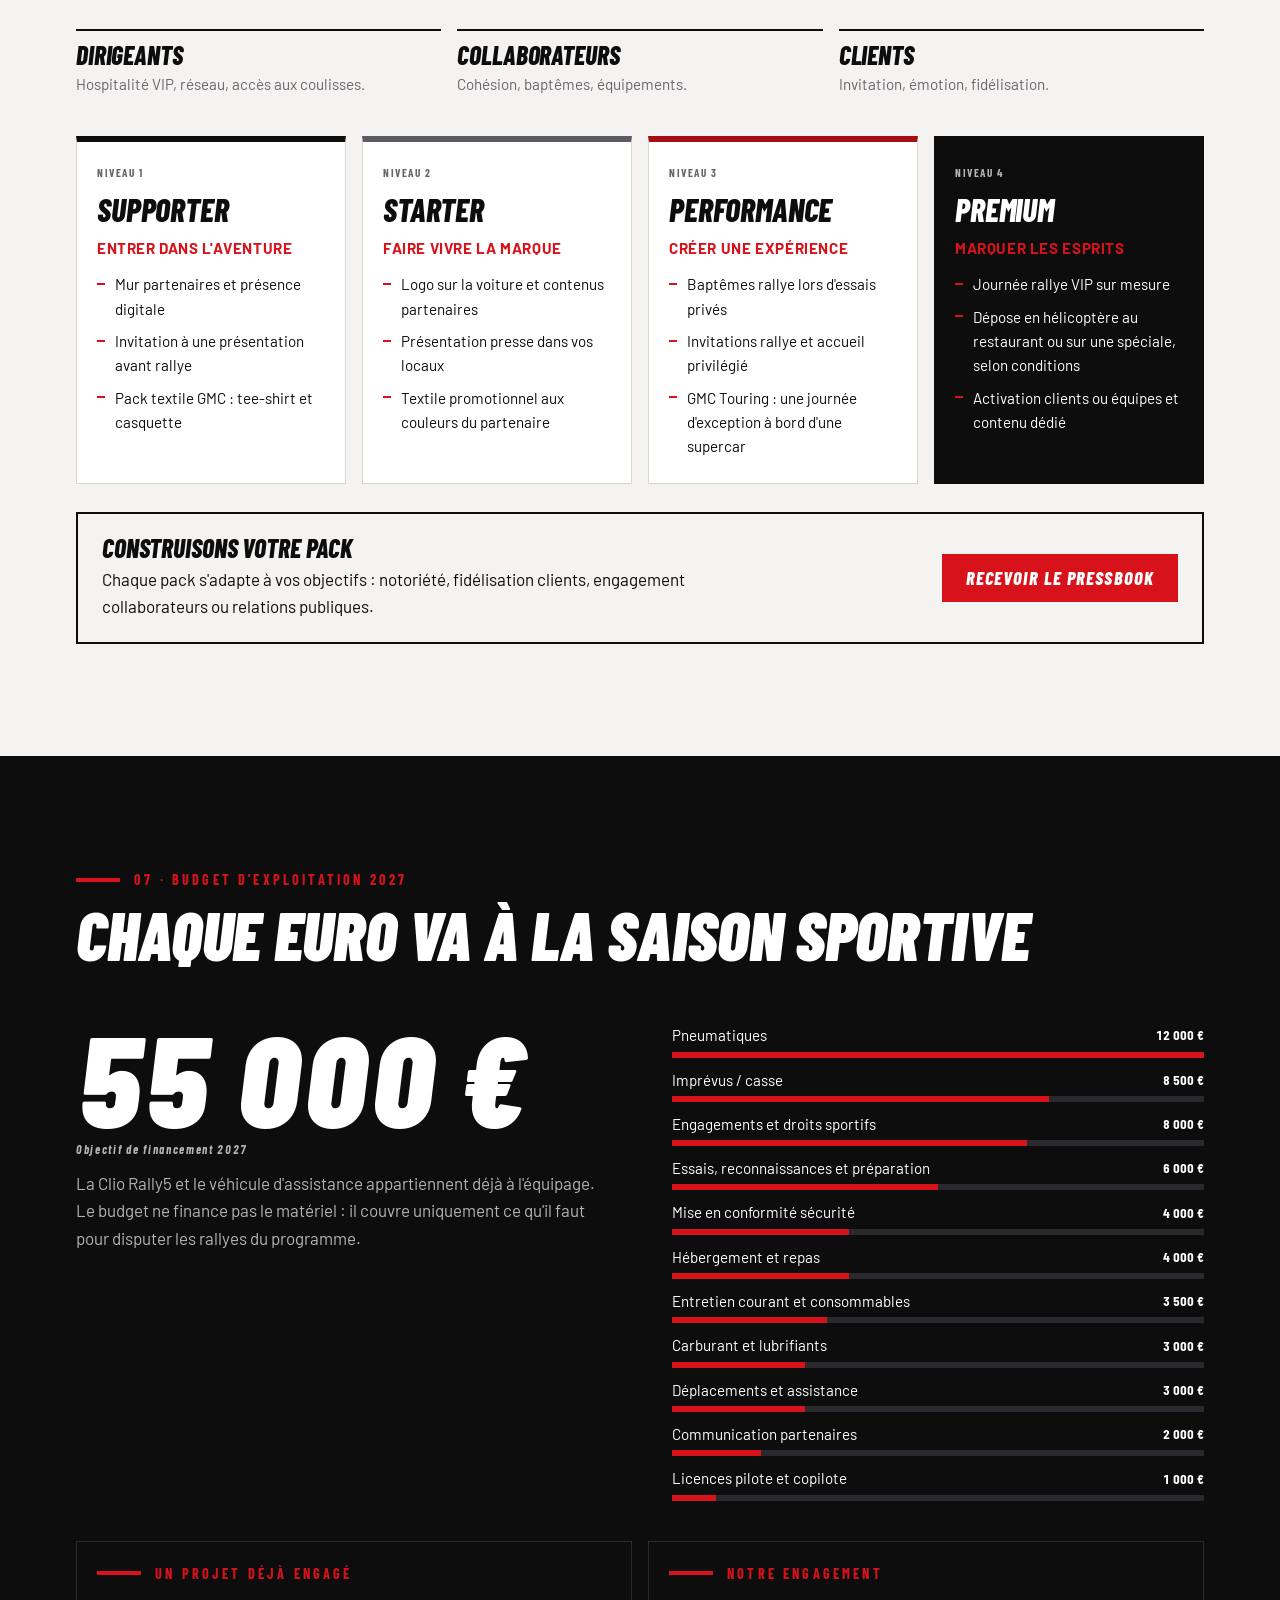
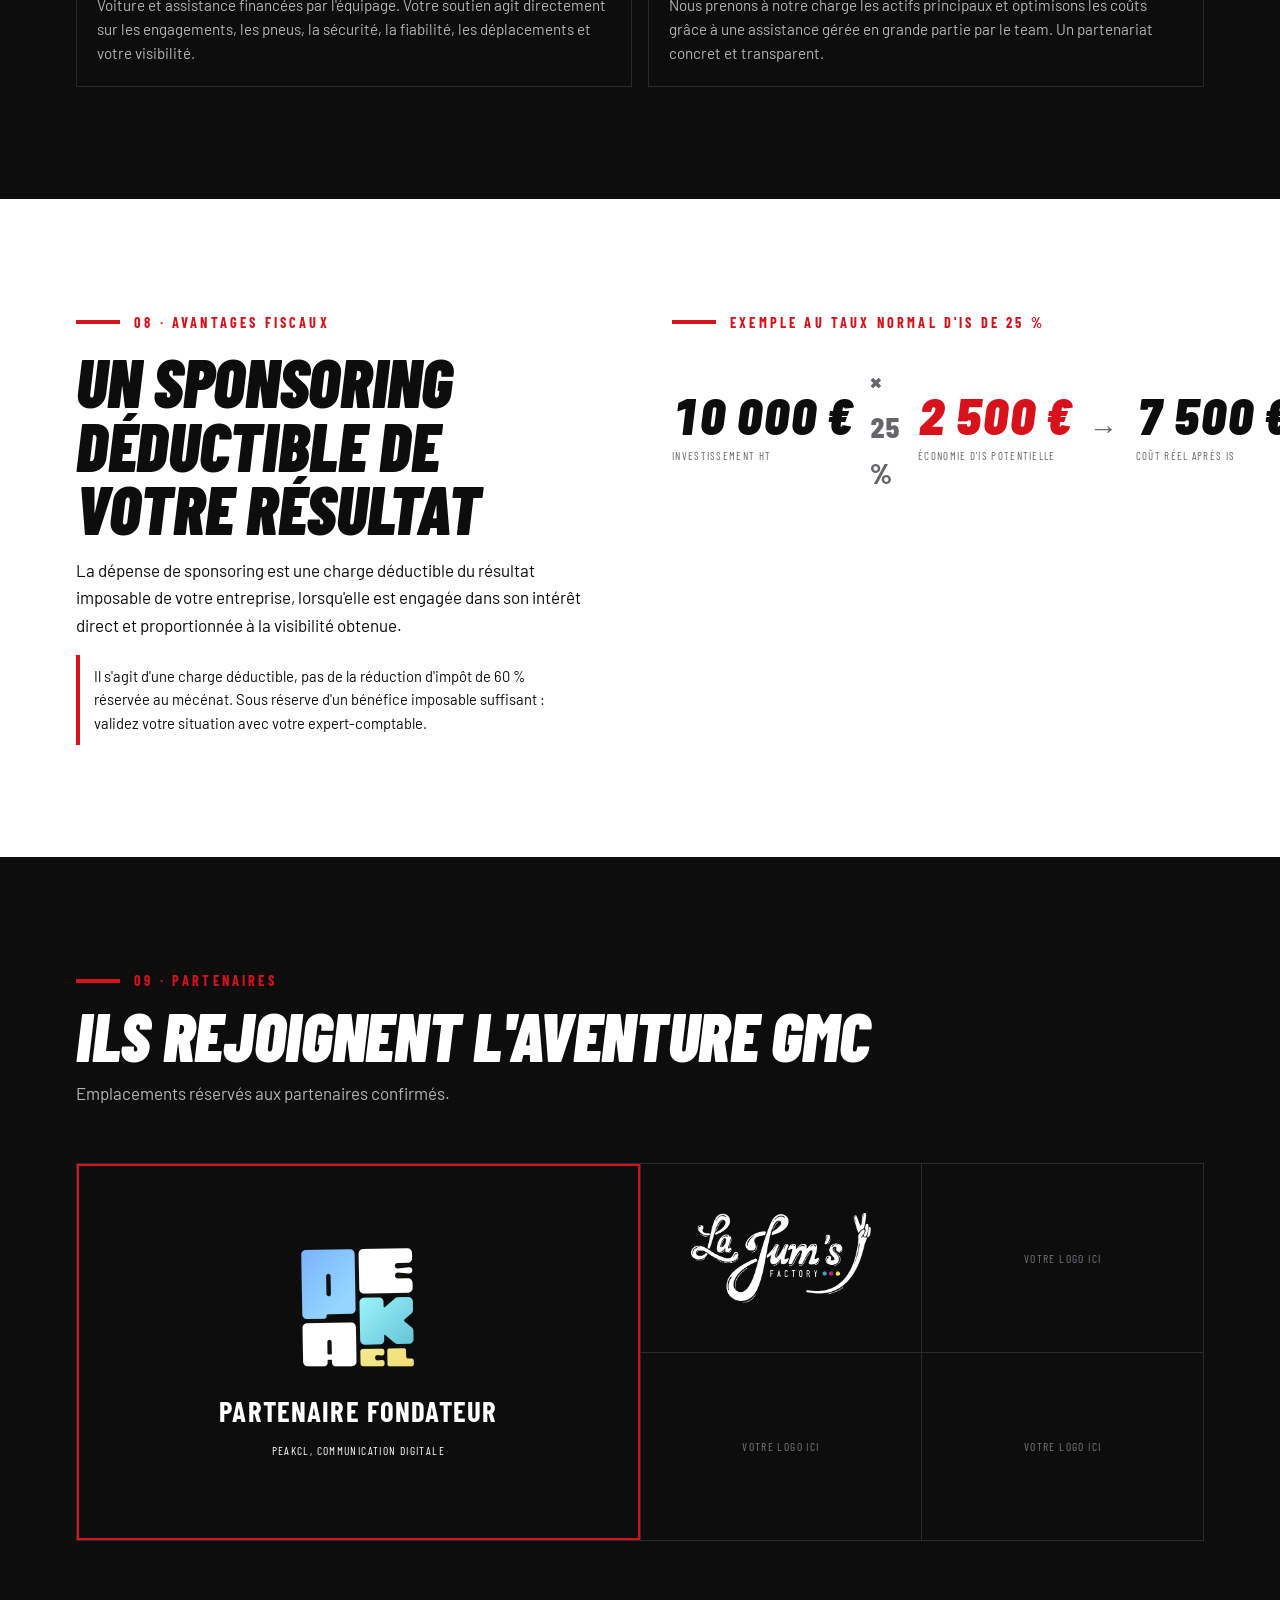
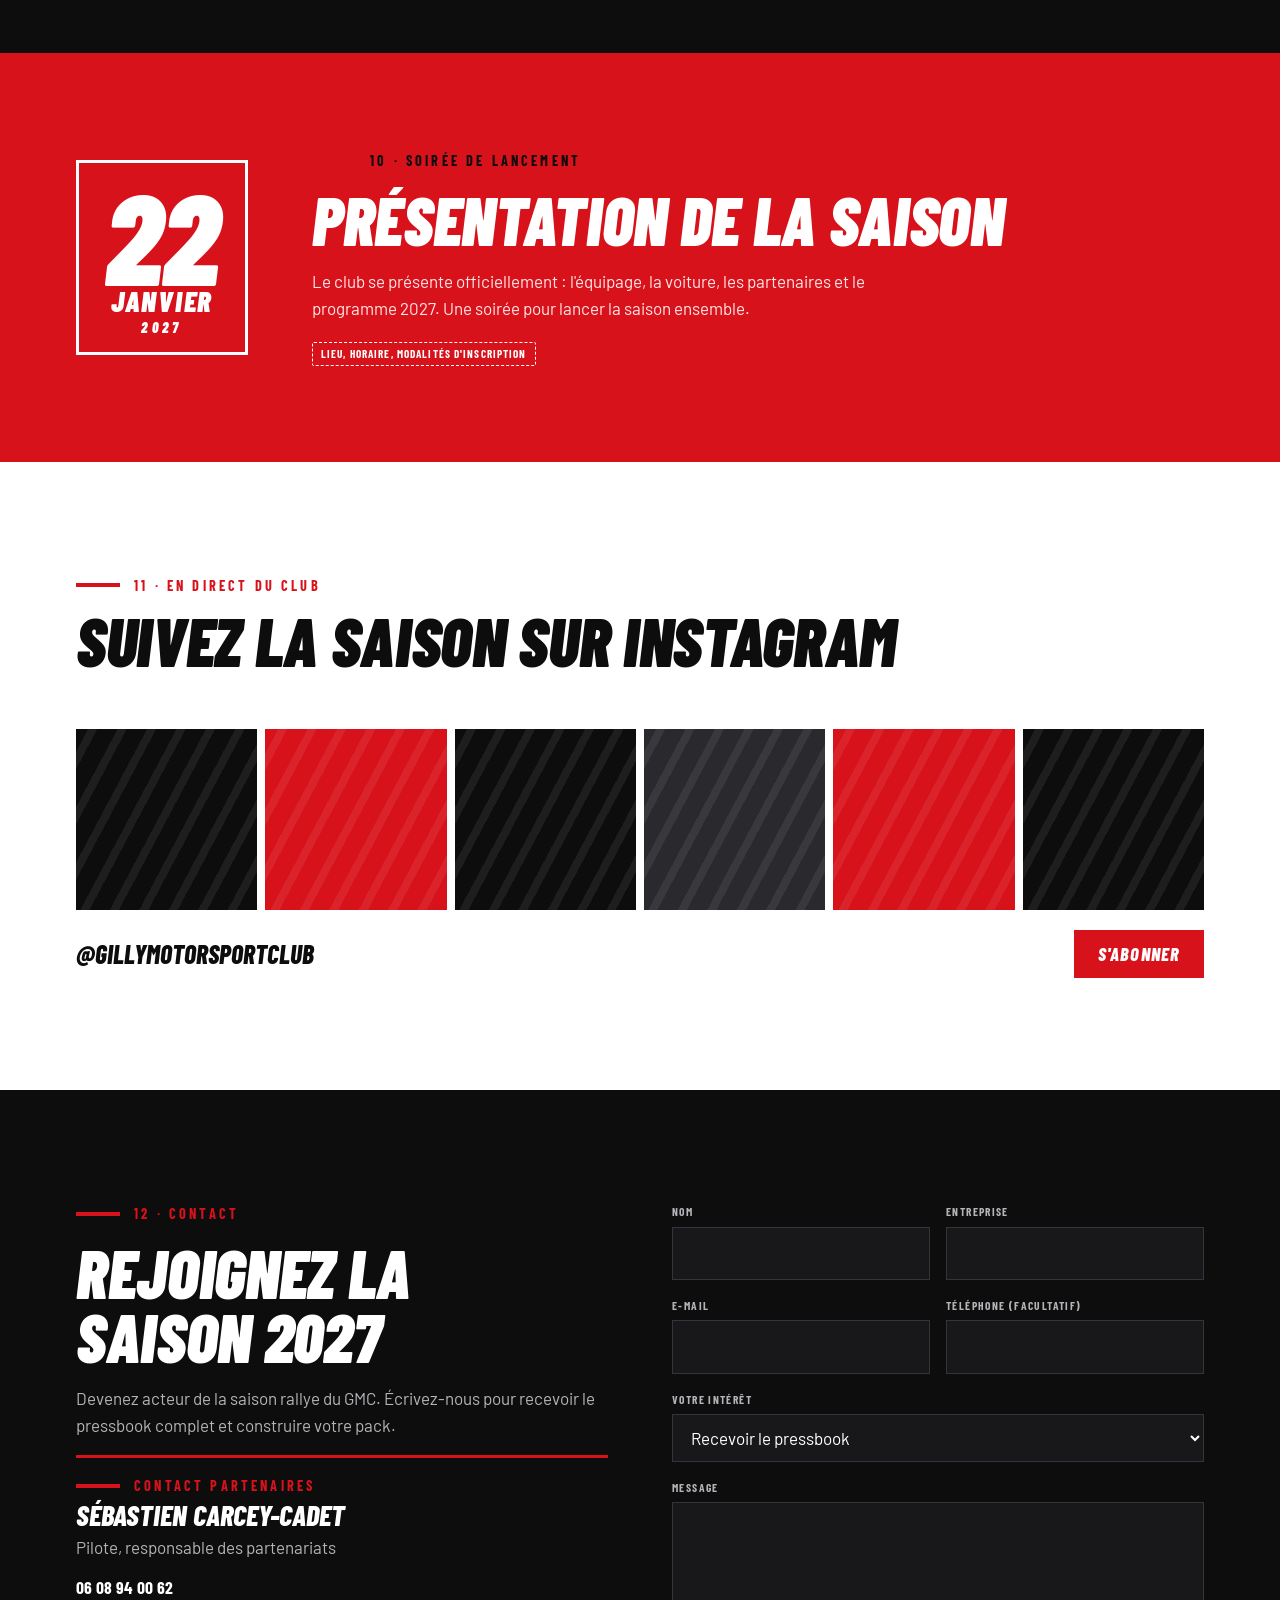
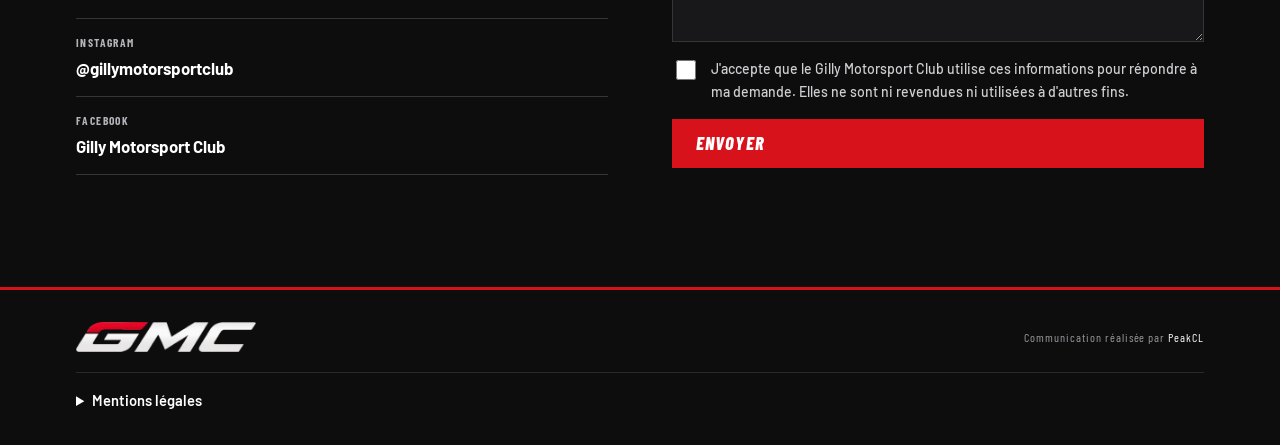
==== commit a10f7598: "Mise en ligne de la refonte style plaquette Co-Authored-By: Claude Opus 5.5 <noreply@anthropic.com> " ====
--- a/index.html
+++ b/index.html
@@ -13,7 +13,7 @@
 <link rel="canonical" href="https://gillymotorsportclub.fr/">
 <link rel="preconnect" href="https://fonts.googleapis.com">
 <link rel="preconnect" href="https://fonts.gstatic.com" crossorigin>
-<link rel="stylesheet" href="https://fonts.googleapis.com/css2?family=Big+Shoulders+Display:wght@700;800;900&family=Barlow:wght@400;500;600;700&family=JetBrains+Mono:wght@500;700&display=swap">
+<link rel="stylesheet" href="https://fonts.googleapis.com/css2?family=Barlow+Condensed:ital,wght@0,600;0,700;0,800;1,800;1,900&family=Barlow:wght@400;500;600;700&display=swap">
 <link rel="stylesheet" href="css/style.css">
 <link rel="icon" href="/favicon.ico" sizes="48x48">
 <link rel="icon" href="assets/img/favicon.svg" type="image/svg+xml">
@@ -29,7 +29,7 @@
     <button class="menu-btn" id="menu-btn" aria-expanded="false" aria-controls="nav">Menu</button>
     <nav id="nav" hidden>
       <ul>
-        <li><a href="#equipage">Équipage</a></li>
+        <li><a href="#equipage">L'équipe</a></li>
         <li><a href="#voiture">La voiture</a></li>
         <li><a href="#programme">Programme</a></li>
         <li><a href="#partenariat">Partenariat</a></li>
@@ -51,13 +51,14 @@
     </video>
     <div class="wrap">
       <span class="label">Gilly Motorsport Club · Saison rallye 2027</span>
-      <h1>Une saison.<br>Un équipage.<br><em>Votre histoire.</em></h1>
-      <p class="lead">Sébastien Carcey-Cadet et Olivier Godart engagent leur Renault Clio Rally5 sur cinq rallyes en 2027. Embarquez votre marque avec eux.</p>
+      <h1>Une saison.<br>Une équipe.<br><em>Votre histoire.</em></h1>
+      <p class="lead">Huit passionnés de Gilly-sur-Isère, une Renault Clio Rally5 et une première saison de rallye en 2027. Embarquez votre marque avec eux.</p>
       <div class="ctas">
         <a class="btn" href="#partenariat">Devenir partenaire</a>
-        <a class="btn ghost" href="#programme">Voir le programme</a>
+        <a class="btn ghost" href="#equipage">Découvrir l'équipe</a>
       </div>
       <div class="hero-meta">
+        <div><strong>8</strong><span>passionnés</span></div>
         <div><strong>5</strong><span>rallyes</span></div>
         <div><strong>51</strong><span>spéciales</span></div>
         <div><strong>180 ch</strong><span>Clio Rally5</span></div>
@@ -66,14 +67,14 @@
     <button class="video-toggle" id="video-toggle" type="button" hidden>Pause</button>
   </section>
 
-  <!-- ÉQUIPAGE -->
+  <!-- ÉQUIPE -->
   <section class="band" id="equipage">
     <div class="wrap">
       <div class="split">
         <div class="prose">
-          <span class="label">01 · L'équipage</span>
-          <h2>Deux profils, une confiance de 17 ans</h2>
-          <p>Avant de partager un habitacle, Sébastien et Olivier ont partagé 17 ans de collaboration professionnelle chez Levi Strauss. Cette complicité, ils l'emmènent aujourd'hui sur les routes de rallye.</p>
+          <span class="label">01 · L'équipe</span>
+          <h2>Un team rallye né à Gilly-sur-Isère</h2>
+          <p>Une bande de passionnés, une Renault Clio Rally5 et une première saison abordée en toute humilité, avec l'envie d'apprendre à chaque spéciale. Au volant et aux notes, deux amis réunis par 17 ans de collaboration professionnelle.</p>
           <p class="quote">Quand la Bretagne rencontre la Savoie.</p>
         </div>
         <figure class="crew-photo" style="margin:0">
@@ -81,18 +82,23 @@
           <figcaption>Sébastien Carcey-Cadet et Olivier Godart</figcaption>
         </figure>
       </div>
+      <ul class="stats">
+        <li><strong>2</strong><h3>Pilote et copilote</h3><p>Sébastien au volant, Olivier aux notes. Un Savoyard, un Breton.</p></li>
+        <li><strong>6</strong><h3>Membres d'assistance</h3><p>Mécaniciens et passionnés : préparation, fiabilité et réactivité sur chaque épreuve.</p></li>
+        <li><strong>1</strong><h3>Renault Clio Rally5</h3><p>Catégorie FIA Rally5. La voiture et le véhicule d'assistance appartiennent déjà à l'équipage.</p></li>
+      </ul>
       <div class="crew">
         <article>
-          <span class="role">Pilote</span>
+          <span class="role">Pilote · Gilly-sur-Isère</span>
           <h3>Sébastien Carcey-Cadet</h3>
-          <p class="small">Key Account Manager chez Levi's®</p>
-          <ul><li>Pilotage et stratégie partenaires</li><li>Représentation et communication</li></ul>
+          <p>À l'époque du groupe B, il regardait passer le Monte-Carlo au col de Tamié. Il s'était promis d'être un jour au volant : il a créé le GMC pour réaliser ce rêve.</p>
+          <p class="mots">Humilité · Passion · Plaisirs</p>
         </article>
         <article>
-          <span class="role">Copilote</span>
+          <span class="role">Copilote · Bretagne</span>
           <h3>Olivier Godart</h3>
-          <p class="small">Market Place Sales chez Levi's®</p>
-          <ul><li>Navigation et préparation sportive</li><li>Coordination et soutien opérationnel</li></ul>
+          <p>Il pilotait des voitures radiocommandées. Quand Sébastien lui a proposé de passer à l'échelle 1, il a répondu « carrément » en moins de dix secondes.</p>
+          <p class="mots">Les duels Prost et Senna en souvenir</p>
         </article>
       </div>
     </div>
@@ -100,22 +106,27 @@
 
   <!-- ASSISTANCE -->
   <section class="band noir" id="assistance">
-    <div class="wrap split">
-      <div class="assist-media">
-        <img src="assets/img/equipe-assistance.jpg" alt="L'équipe d'assistance GMC en combinaisons noires et rouges devant la tente du club" width="1000" height="1007" loading="lazy">
-        <img src="assets/img/assistance-utilitaire.jpg" alt="Utilitaire d'assistance GMC et remorque avec la Clio Rally5" width="1200" height="800" loading="lazy">
-      </div>
-      <div class="prose">
-        <span class="label">02 · L'assistance</span>
-        <h2>Une équipe engagée pour performer</h2>
-        <p style="color:var(--gris-clair)">Sur chaque épreuve, l'équipe d'assistance assure la préparation, la fiabilité et la réactivité de la voiture.</p>
-        <div class="pillars">
-          <div><h3>Préparation</h3><p>Entretien, réglages et contrôles complets de la Clio Rally5.</p></div>
-          <div><h3>Réactivité</h3><p>Contrôles, réparations et réglages selon les conditions de course.</p></div>
-          <div><h3>Fiabilité</h3><p>Matériel de qualité et organisation rigoureuse.</p></div>
-          <div><h3>Esprit d'équipe</h3><p>Passion, entraide et bonne humeur au service de l'équipage.</p></div>
-        </div>
-      </div>
+    <div class="wrap">
+      <div class="split">
+        <div class="prose">
+          <span class="label">02 · L'assistance</span>
+          <h2>Ceux qui font rouler la Clio</h2>
+          <p style="color:var(--gris-clair)">Préparation, réglages, réparations entre deux spéciales : sur chaque épreuve, l'assistance porte la voiture jusqu'à l'arrivée. Sans eux, pas de saison.</p>
+        </div>
+        <div class="assist-media">
+          <img src="assets/img/equipe-assistance.jpg" alt="L'équipe d'assistance GMC en combinaisons noires et rouges devant la tente du club" width="1000" height="1007" loading="lazy">
+          <img src="assets/img/assistance-utilitaire.jpg" alt="Utilitaire d'assistance GMC et remorque avec la Clio Rally5" width="1200" height="800" loading="lazy">
+        </div>
+      </div>
+      <!-- Portraits : contenus issus du questionnaire équipe, à valider par Sébastien avant mise en ligne. Photo : remplacer .ph par <img> -->
+      <ul class="team">
+        <li><span class="ph" aria-hidden="true">MC</span><span class="role">Mécanicien</span><h3>Maxime Chaboud</h3><p>Emmené au bord des spéciales par son père, coup de foudre immédiat. Aux assistances, il vérifie tout.</p><p class="mots">Motivés · Organisés · Ambitieux</p></li>
+        <li><span class="ph" aria-hidden="true">AD</span><span class="role">Mécanicien</span><h3>Alexandre Dubourgeat</h3><p>Il entretenait déjà les voitures de Sébastien. Son objectif : que Seb réalise son rêve de gosse.</p><p class="mots">Passionné · Amitié · Folie</p></li>
+        <li><span class="ph" aria-hidden="true">JS</span><span class="role">Assistance et logistique</span><h3>Julien Stracchi</h3><p>Spectateur du Rallye du Mont-Blanc quand il était gamin. Son plus beau souvenir : le son des Clio et des 306 Maxi.</p></li>
+        <li><span class="ph" aria-hidden="true">AC</span><span class="role">Assistance</span><h3>Alexandre Carron</h3><p><span class="tbd">Portrait à venir</span></p></li>
+        <li><span class="ph" aria-hidden="true">PS</span><span class="role">Assistance</span><h3>Pedro Salcedas</h3><p><span class="tbd">Portrait à venir</span></p></li>
+        <li><span class="ph" aria-hidden="true">YC</span><span class="role">Assistance</span><h3>Yves Carcey-Cadet</h3><p><span class="tbd">Portrait à venir</span></p></li>
+      </ul>
     </div>
   </section>
 
@@ -311,7 +322,7 @@
       <!-- Logos partenaires : déposer dans assets/partenaires/ et remplacer les cases. Chaque logo renvoie vers le site du partenaire (lien target="_blank" rel="noopener"), sur le modèle de PeakCL -->
       <ul class="partners">
         <li class="fondateur"><a class="logo-partenaire" href="https://peakcl.com" target="_blank" rel="noopener"><img src="assets/partenaires/peakcl.svg" alt="PeakCL" width="272" height="284" loading="lazy"><span><strong>Partenaire fondateur</strong>PeakCL, communication digitale</span></a></li>
-        <li>Votre logo ici</li><li>Votre logo ici</li><li>Votre logo ici</li><li>Votre logo ici</li>
+        <li><a class="logo-partenaire" href="https://www.lajumsfactory.com/" target="_blank" rel="noopener"><img src="assets/partenaires/la-jums-factory.png" alt="La Jum's Factory, graphic et motion design" width="542" height="273" loading="lazy"></a></li><li>Votre logo ici</li><li>Votre logo ici</li><li>Votre logo ici</li>
       </ul>
     </div>
   </section>
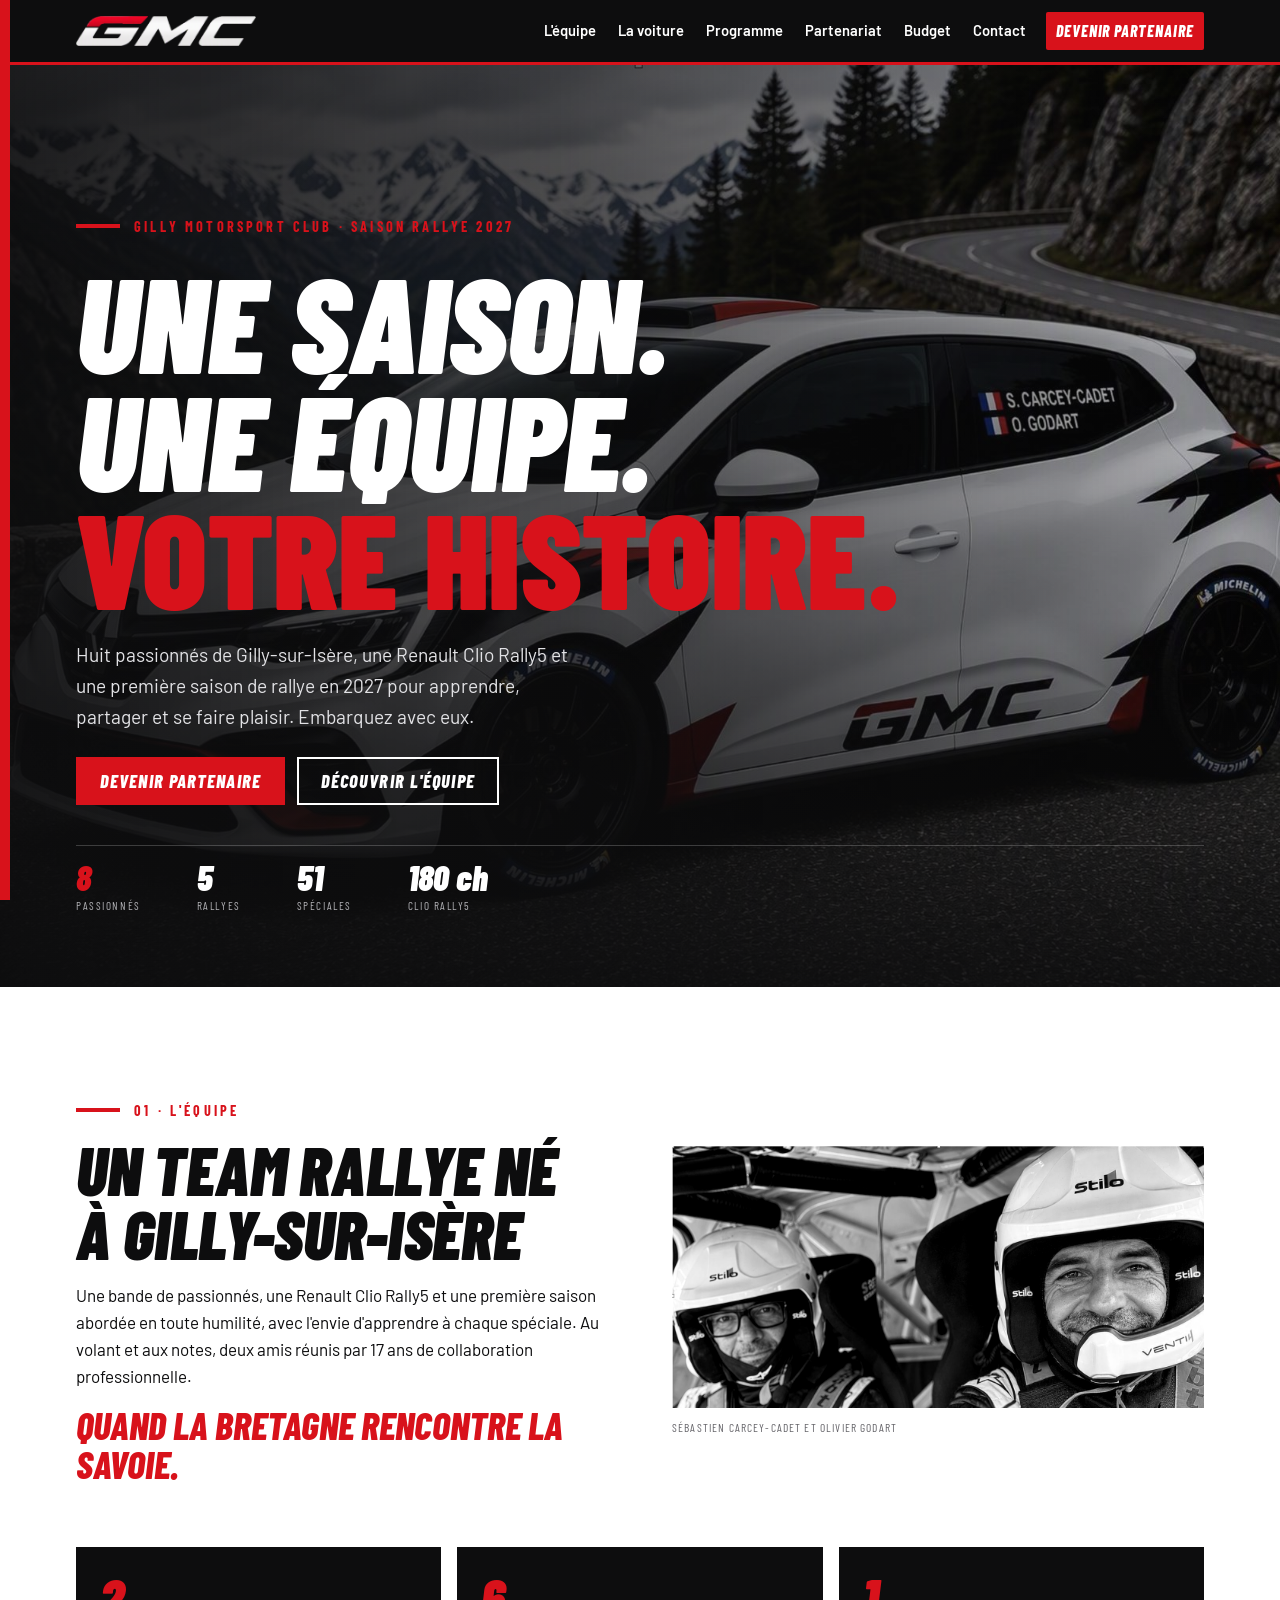
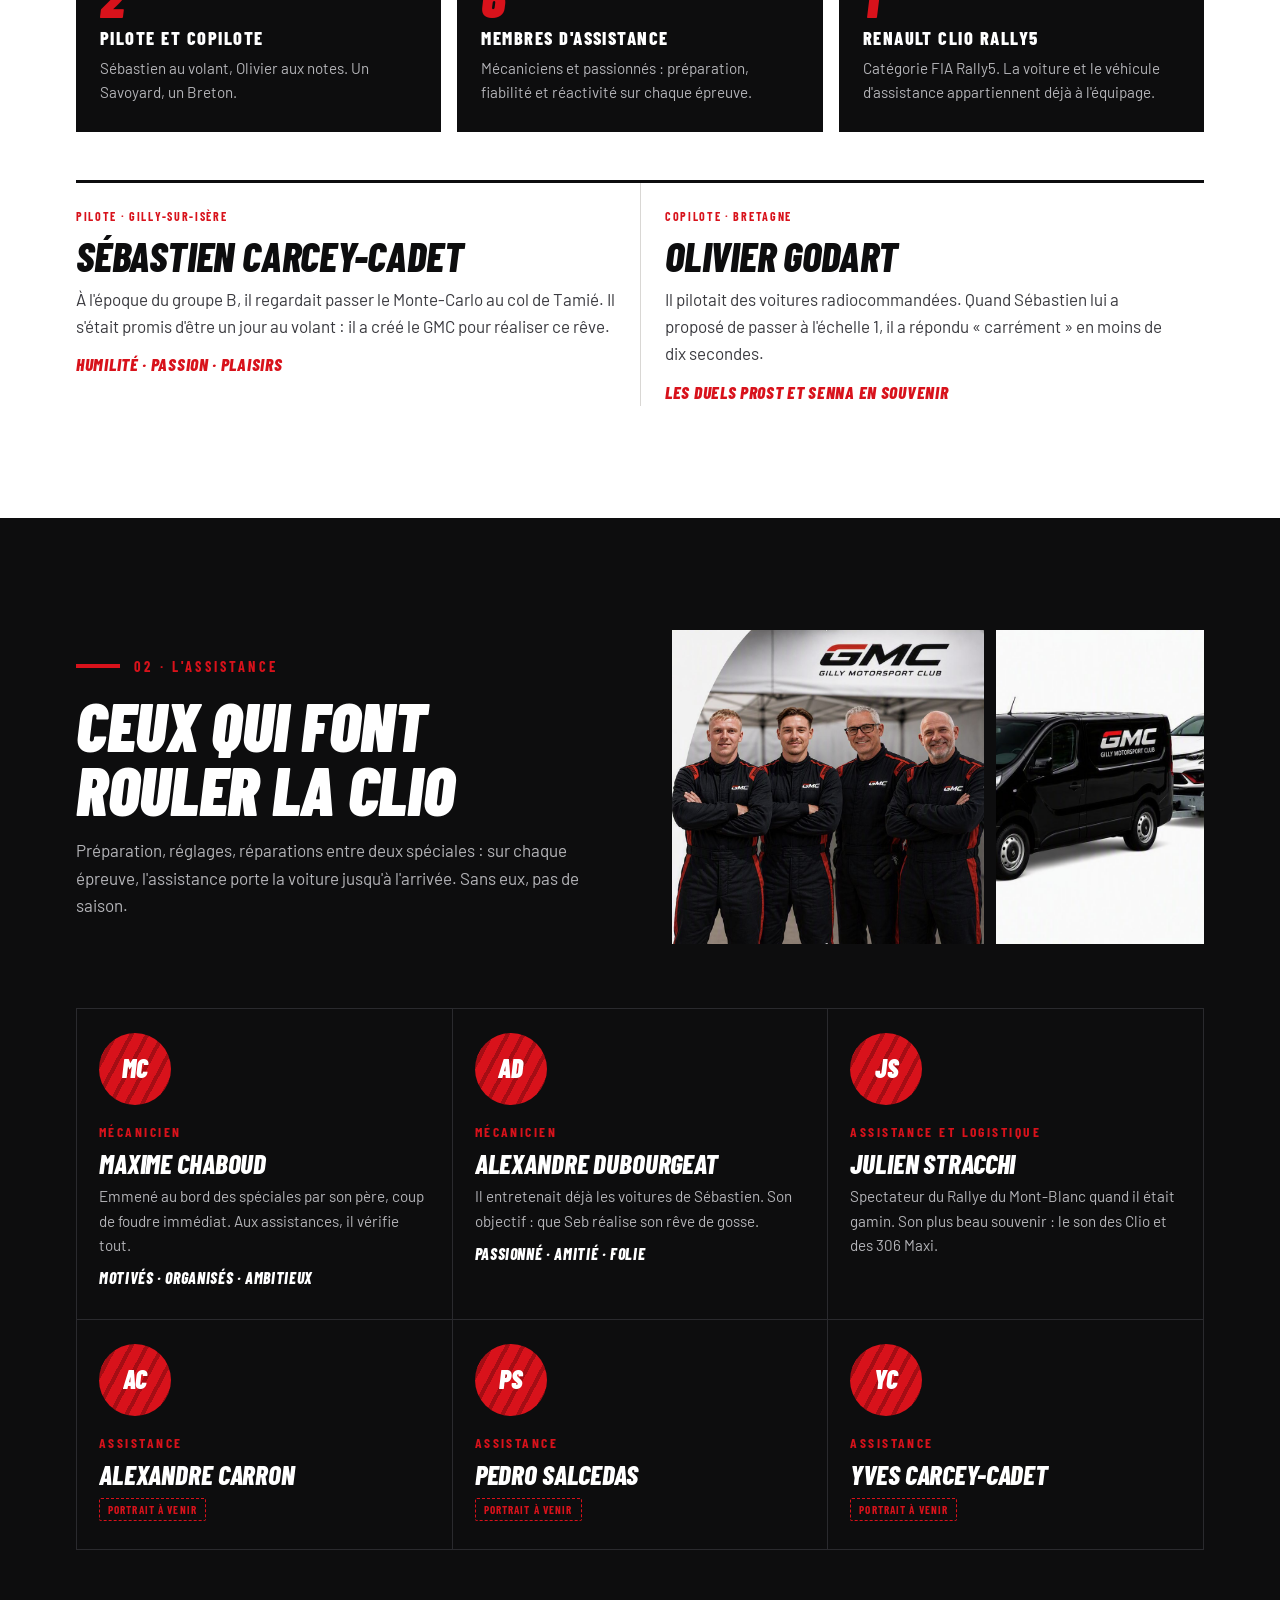
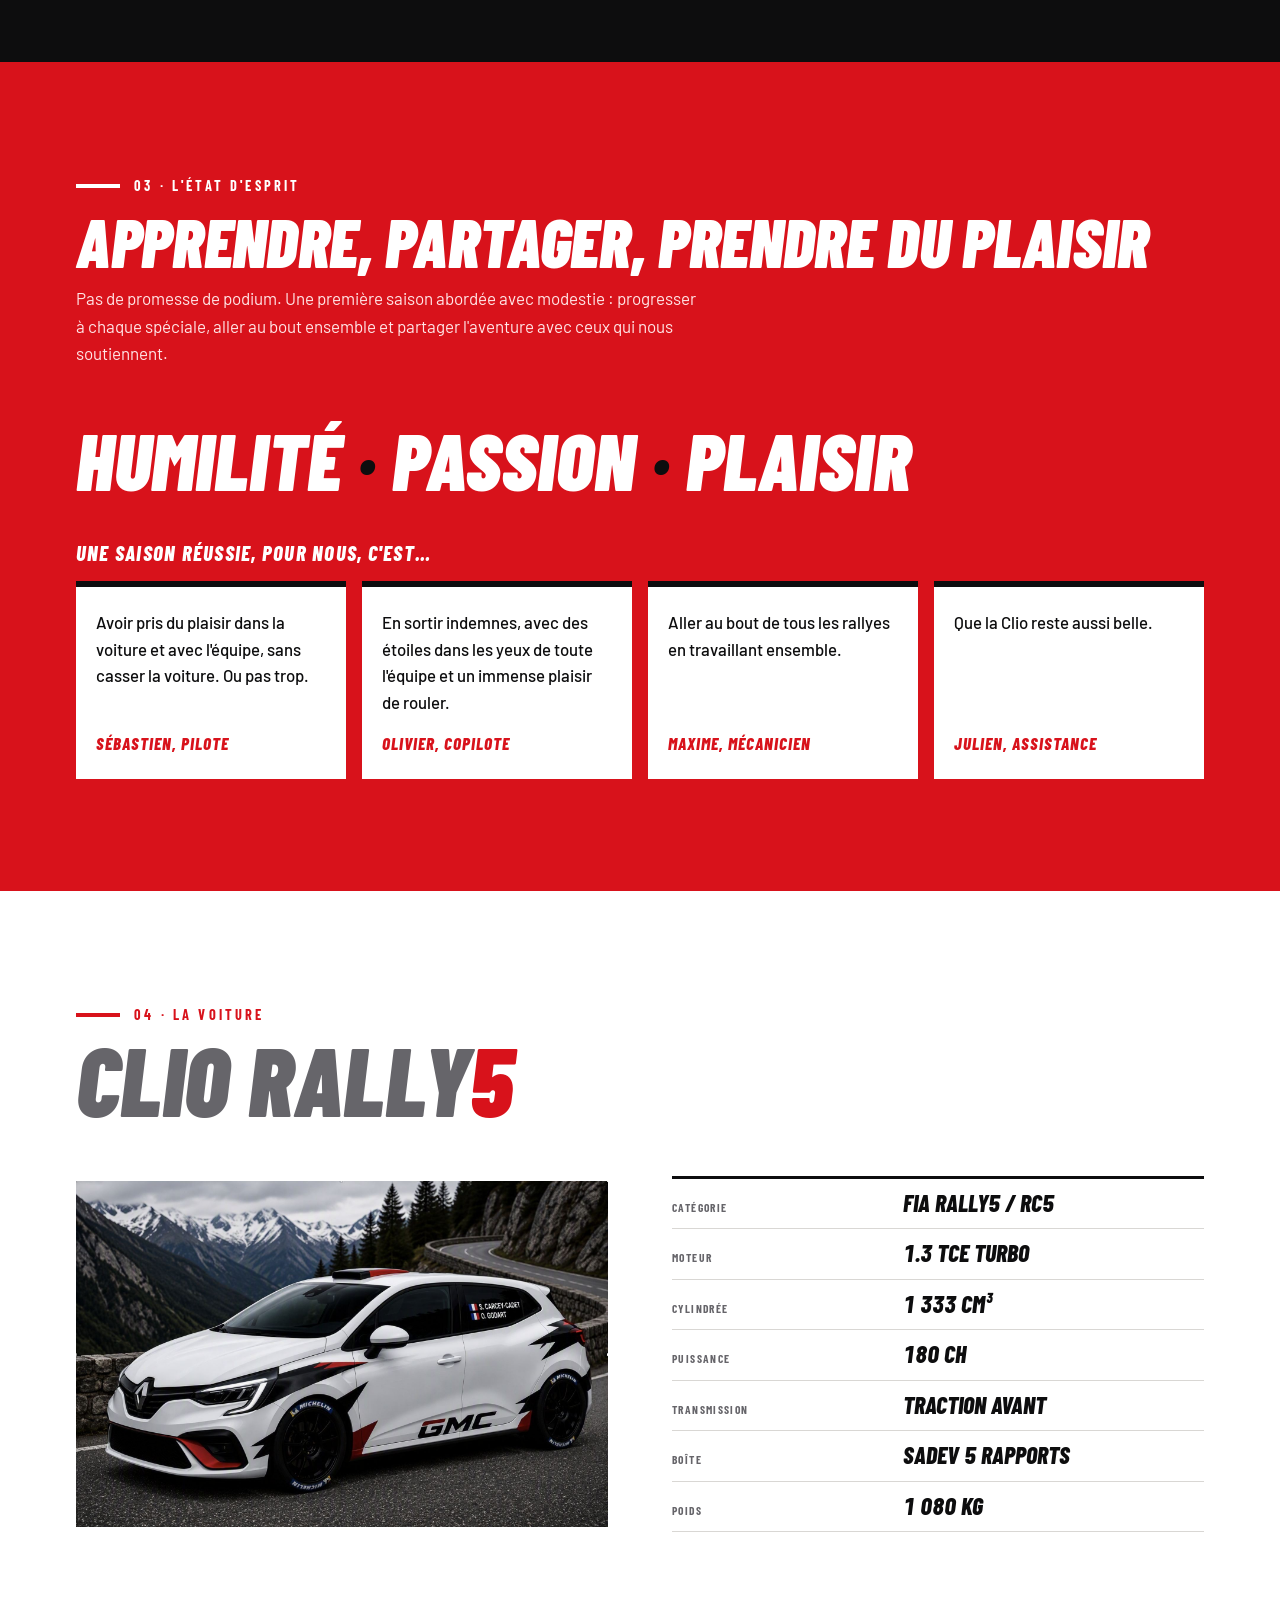
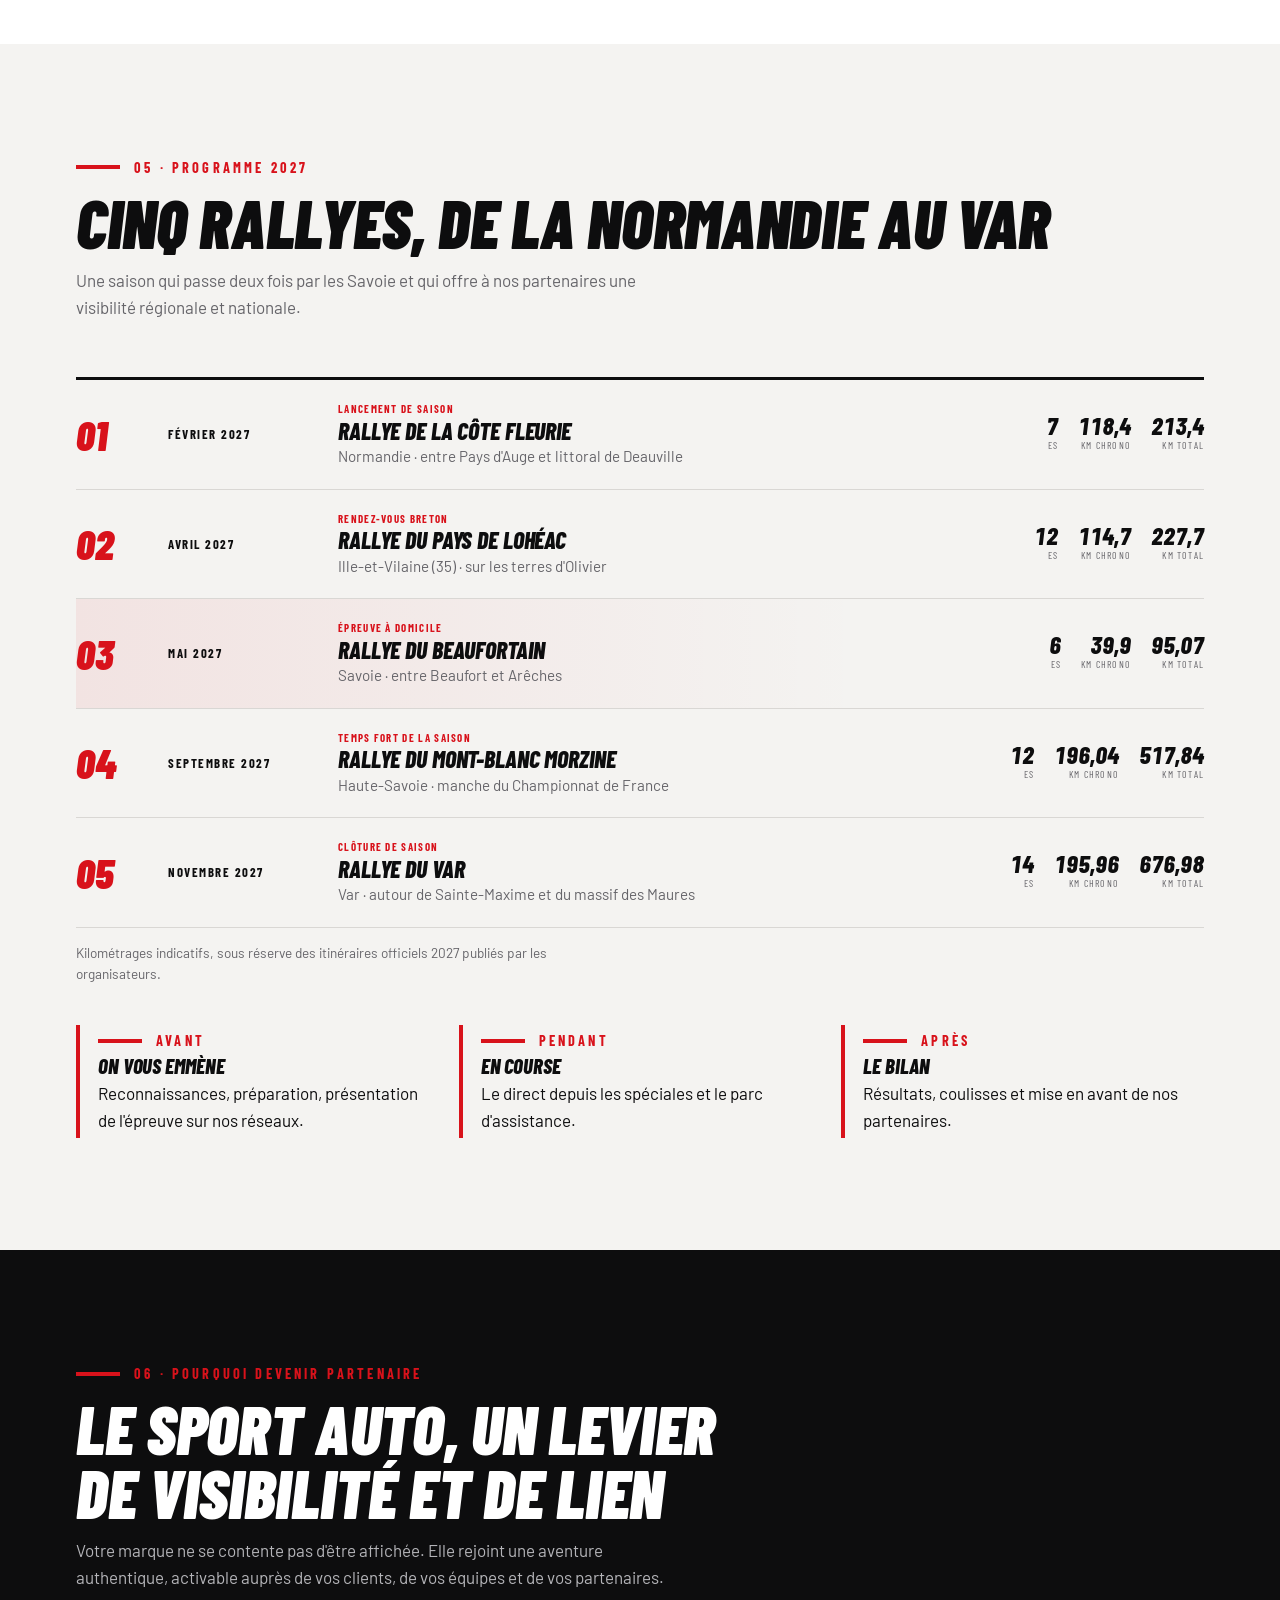
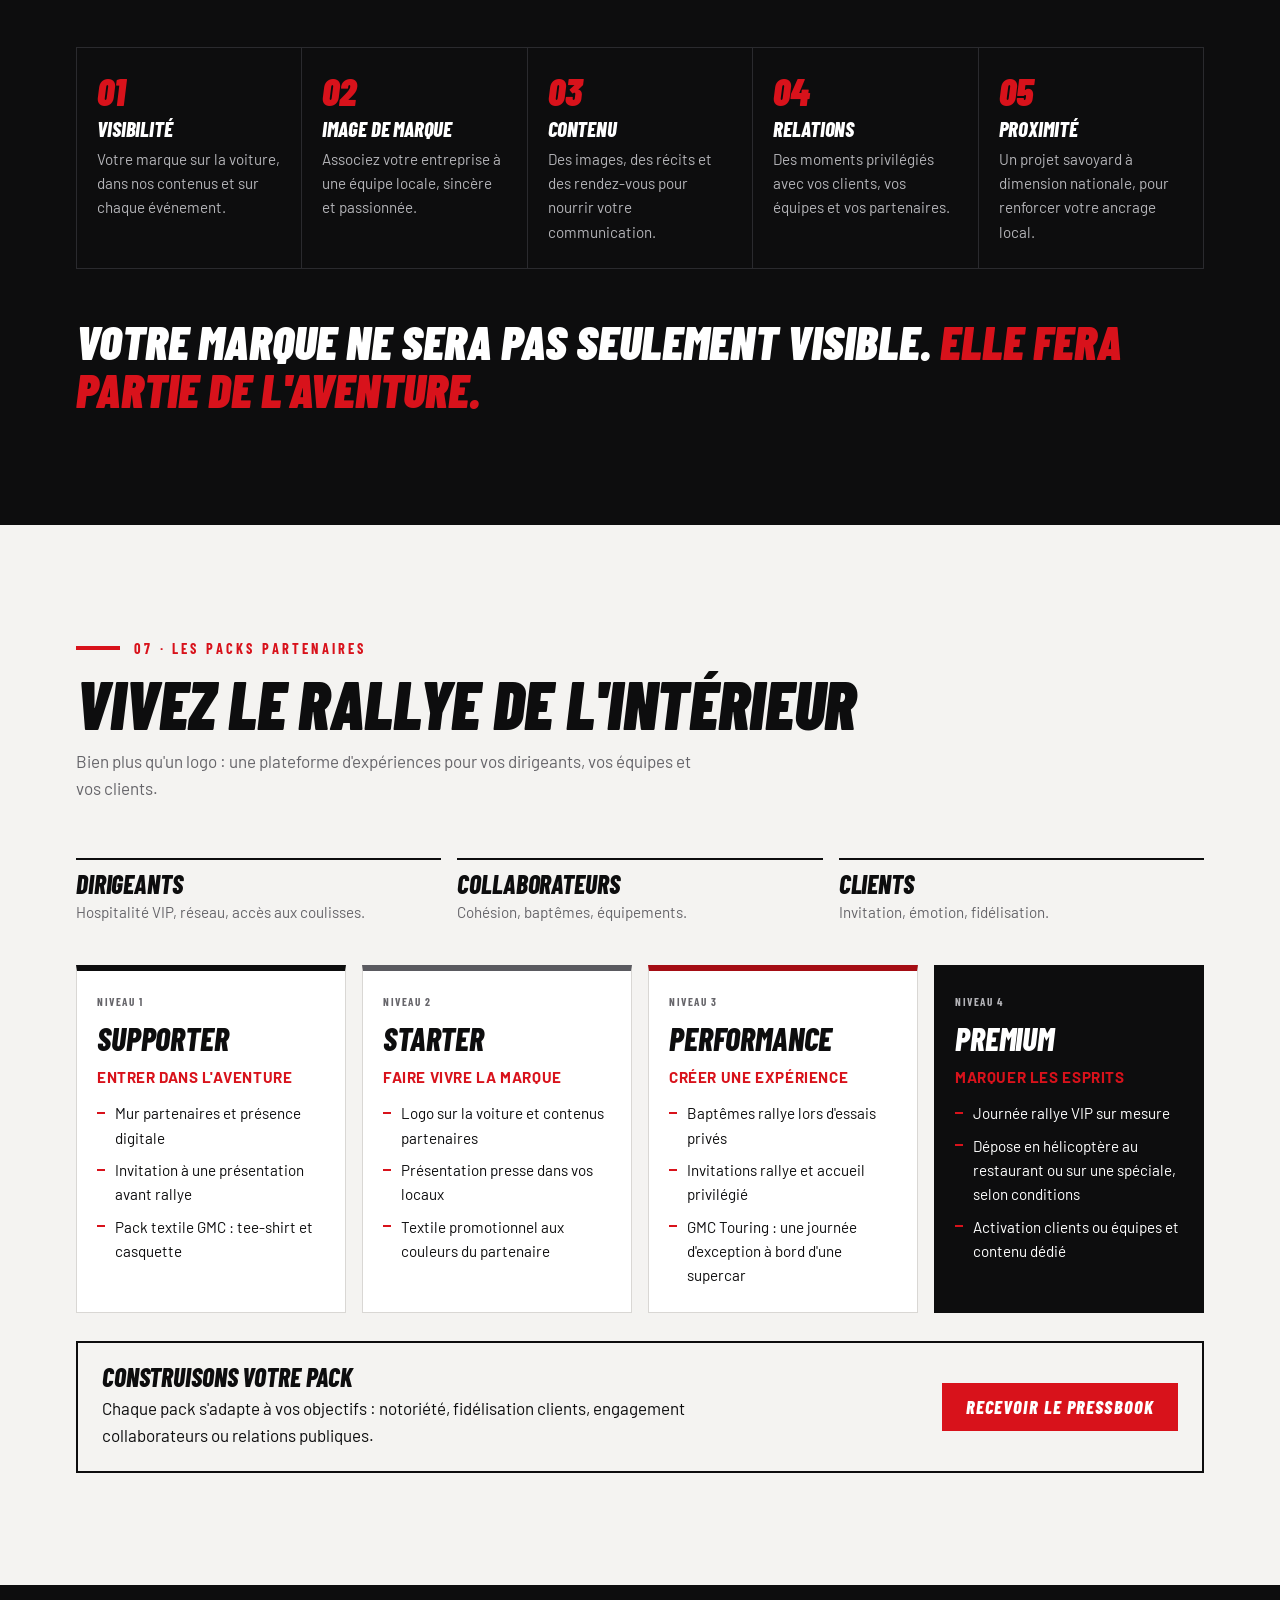
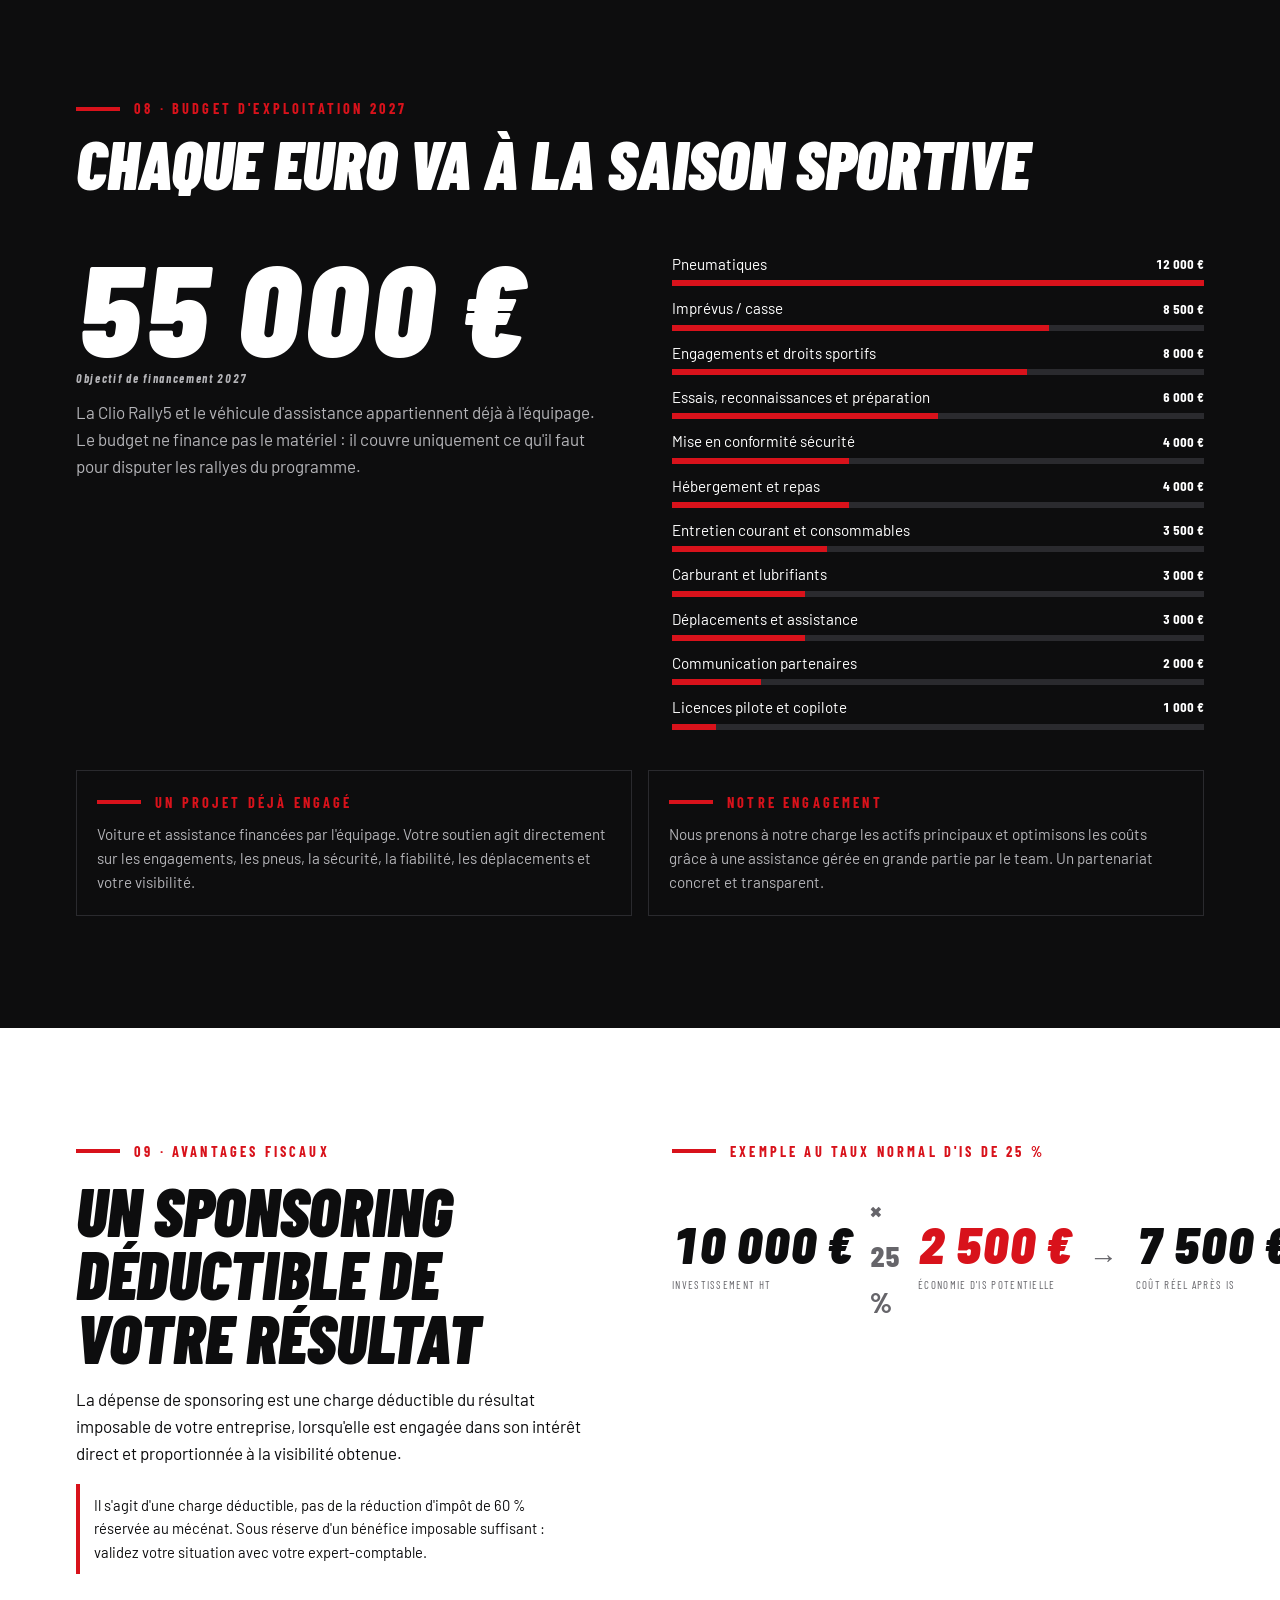
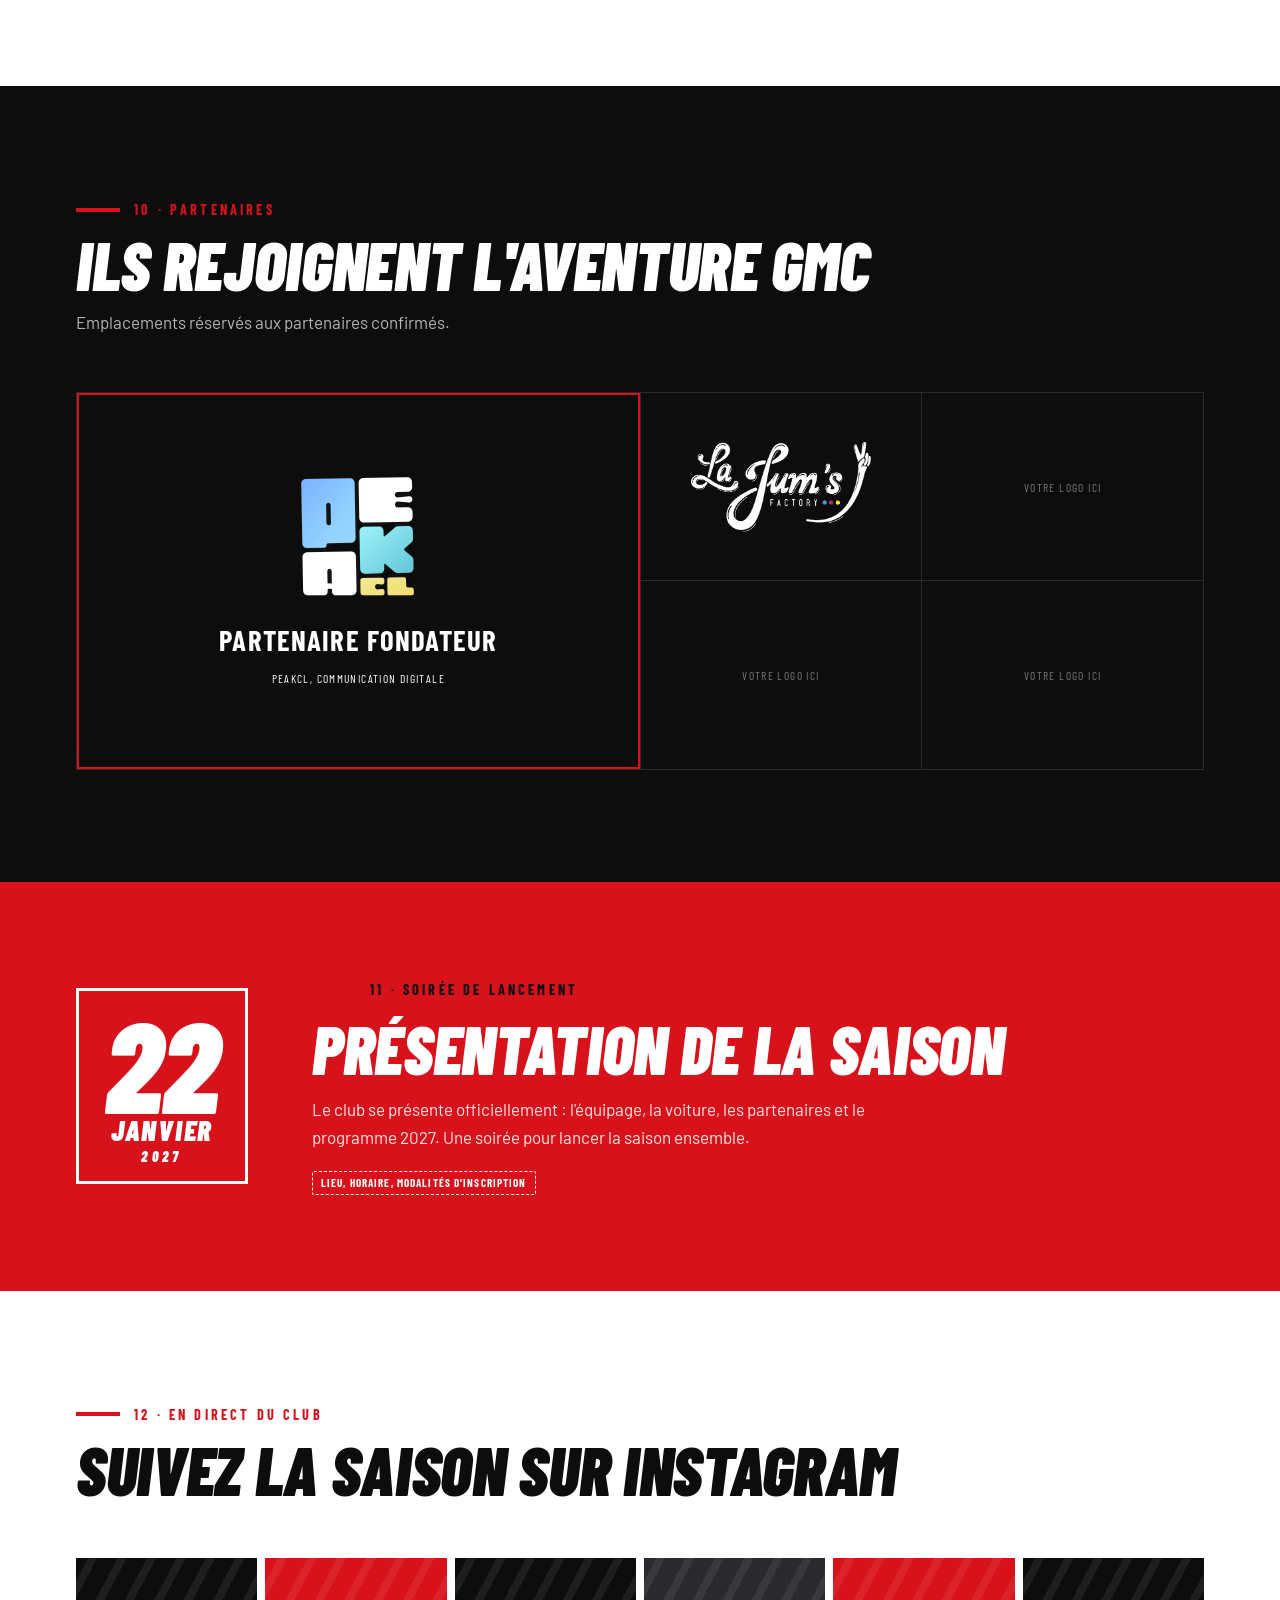
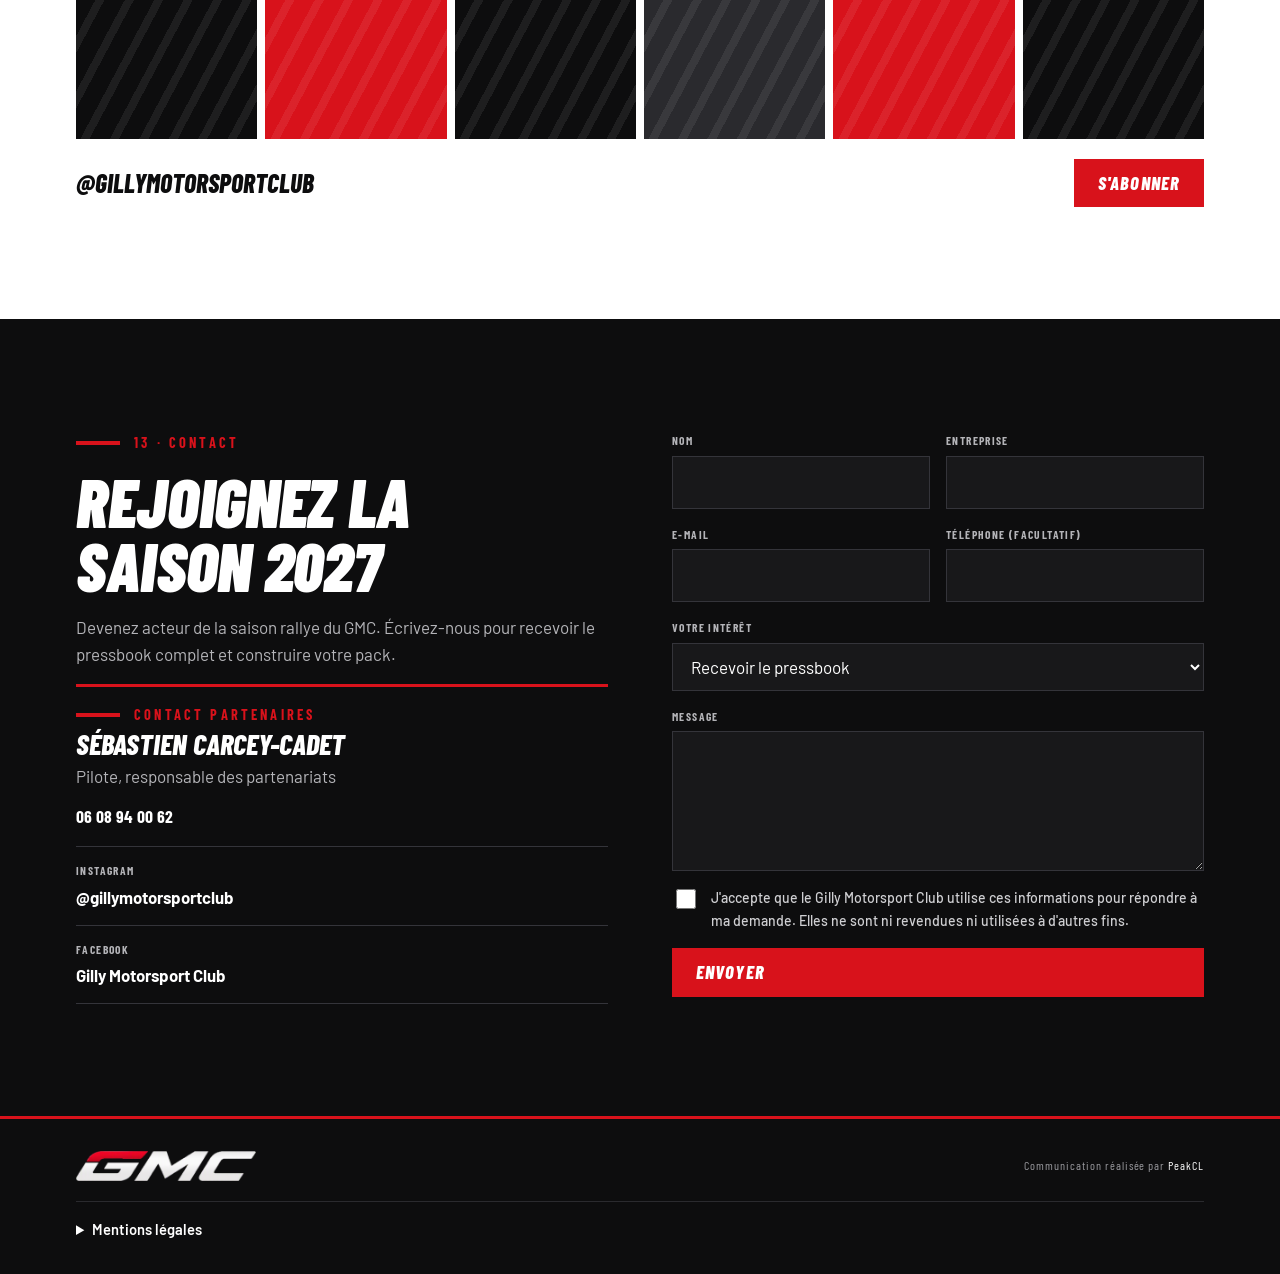
==== commit 4eb5dddb: "Ton : humilité et plaisir, section état d'esprit avec la voix de l'équipe Co-Authored-By: Claude Opu" ====
--- a/index.html
+++ b/index.html
@@ -52,7 +52,7 @@
     <div class="wrap">
       <span class="label">Gilly Motorsport Club · Saison rallye 2027</span>
       <h1>Une saison.<br>Une équipe.<br><em>Votre histoire.</em></h1>
-      <p class="lead">Huit passionnés de Gilly-sur-Isère, une Renault Clio Rally5 et une première saison de rallye en 2027. Embarquez votre marque avec eux.</p>
+      <p class="lead">Huit passionnés de Gilly-sur-Isère, une Renault Clio Rally5 et une première saison de rallye en 2027 pour apprendre, partager et se faire plaisir. Embarquez avec eux.</p>
       <div class="ctas">
         <a class="btn" href="#partenariat">Devenir partenaire</a>
         <a class="btn ghost" href="#equipage">Découvrir l'équipe</a>
@@ -130,11 +130,30 @@
     </div>
   </section>
 
+  <!-- ÉTAT D'ESPRIT -->
+  <section class="band esprit" id="esprit">
+    <div class="wrap">
+      <div class="head">
+        <span class="label">03 · L'état d'esprit</span>
+        <h2>Apprendre, partager, prendre du plaisir</h2>
+        <p>Pas de promesse de podium. Une première saison abordée avec modestie : progresser à chaque spéciale, aller au bout ensemble et partager l'aventure avec ceux qui nous soutiennent.</p>
+      </div>
+      <p class="mots-cle">Humilité <span>·</span> Passion <span>·</span> Plaisir</p>
+      <h3 class="reussite">Une saison réussie, pour nous, c'est…</h3>
+      <ul class="voix">
+        <li><p>Avoir pris du plaisir dans la voiture et avec l'équipe, sans casser la voiture. Ou pas trop.</p><span>Sébastien, pilote</span></li>
+        <li><p>En sortir indemnes, avec des étoiles dans les yeux de toute l'équipe et un immense plaisir de rouler.</p><span>Olivier, copilote</span></li>
+        <li><p>Aller au bout de tous les rallyes en travaillant ensemble.</p><span>Maxime, mécanicien</span></li>
+        <li><p>Que la Clio reste aussi belle.</p><span>Julien, assistance</span></li>
+      </ul>
+    </div>
+  </section>
+
   <!-- VOITURE -->
   <section class="band" id="voiture">
     <div class="wrap">
       <div class="head">
-        <span class="label">03 · La voiture</span>
+        <span class="label">04 · La voiture</span>
         <p class="car-title">Clio Rally<span>5</span></p>
       </div>
       <div class="split">
@@ -156,7 +175,7 @@
   <section class="band papier" id="programme">
     <div class="wrap">
       <div class="head">
-        <span class="label">04 · Programme 2027</span>
+        <span class="label">05 · Programme 2027</span>
         <h2>Cinq rallyes, de la Normandie au Var</h2>
         <p>Une saison qui passe deux fois par les Savoie et qui offre à nos partenaires une visibilité régionale et nationale.</p>
       </div>
@@ -200,18 +219,18 @@
   <section class="band noir" id="partenariat">
     <div class="wrap">
       <div class="head">
-        <span class="label">05 · Pourquoi devenir partenaire</span>
+        <span class="label">06 · Pourquoi devenir partenaire</span>
         <h2>Le sport auto, un levier de visibilité et de lien</h2>
         <p>Votre marque ne se contente pas d'être affichée. Elle rejoint une aventure authentique, activable auprès de vos clients, de vos équipes et de vos partenaires.</p>
       </div>
       <ol class="why">
         <li><span class="n">01</span><h3>Visibilité</h3><p>Votre marque sur la voiture, dans nos contenus et sur chaque événement.</p></li>
-        <li><span class="n">02</span><h3>Image de marque</h3><p>Associez votre entreprise à une équipe dynamique, aux côtés de marques à forte notoriété.</p></li>
+        <li><span class="n">02</span><h3>Image de marque</h3><p>Associez votre entreprise à une équipe locale, sincère et passionnée.</p></li>
         <li><span class="n">03</span><h3>Contenu</h3><p>Des images, des récits et des rendez-vous pour nourrir votre communication.</p></li>
         <li><span class="n">04</span><h3>Relations</h3><p>Des moments privilégiés avec vos clients, vos équipes et vos partenaires.</p></li>
         <li><span class="n">05</span><h3>Proximité</h3><p>Un projet savoyard à dimension nationale, pour renforcer votre ancrage local.</p></li>
       </ol>
-      <p class="punch">Votre marque ne sera pas seulement visible. <span>Elle fera partie de l'histoire.</span></p>
+      <p class="punch">Votre marque ne sera pas seulement visible. <span>Elle fera partie de l'aventure.</span></p>
     </div>
   </section>
 
@@ -219,7 +238,7 @@
   <section class="band papier" id="packs">
     <div class="wrap">
       <div class="head">
-        <span class="label">06 · Les packs partenaires</span>
+        <span class="label">07 · Les packs partenaires</span>
         <h2>Vivez le rallye de l'intérieur</h2>
         <p>Bien plus qu'un logo : une plateforme d'expériences pour vos dirigeants, vos équipes et vos clients.</p>
       </div>
@@ -260,7 +279,7 @@
   <section class="band noir" id="budget">
     <div class="wrap">
       <div class="head">
-        <span class="label">07 · Budget d'exploitation 2027</span>
+        <span class="label">08 · Budget d'exploitation 2027</span>
         <h2>Chaque euro va à la saison sportive</h2>
       </div>
       <div class="split top-align">
@@ -293,7 +312,7 @@
   <section class="band" id="fiscalite">
     <div class="wrap split top-align">
       <div class="prose">
-        <span class="label">08 · Avantages fiscaux</span>
+        <span class="label">09 · Avantages fiscaux</span>
         <h2>Un sponsoring déductible de votre résultat</h2>
         <p>La dépense de sponsoring est une charge déductible du résultat imposable de votre entreprise, lorsqu'elle est engagée dans son intérêt direct et proportionnée à la visibilité obtenue.</p>
         <p class="warn">Il s'agit d'une charge déductible, pas de la réduction d'impôt de 60 % réservée au mécénat. Sous réserve d'un bénéfice imposable suffisant : validez votre situation avec votre expert-comptable.</p>
@@ -315,7 +334,7 @@
   <section class="band noir" id="partenaires">
     <div class="wrap">
       <div class="head">
-        <span class="label">09 · Partenaires</span>
+        <span class="label">10 · Partenaires</span>
         <h2>Ils rejoignent l'aventure GMC</h2>
         <p>Emplacements réservés aux partenaires confirmés.</p>
       </div>
@@ -334,7 +353,7 @@
         <span class="d">22</span><span class="m">Janvier</span><span class="y">2027</span>
       </div>
       <div class="prose">
-        <span class="label">10 · Soirée de lancement</span>
+        <span class="label">11 · Soirée de lancement</span>
         <h2>Présentation de la saison</h2>
         <p>Le club se présente officiellement : l'équipage, la voiture, les partenaires et le programme 2027. Une soirée pour lancer la saison ensemble.</p>
         <p><span class="tbd">Lieu, horaire, modalités d'inscription</span></p>
@@ -346,7 +365,7 @@
   <section class="band" id="instagram">
     <div class="wrap">
       <div class="head">
-        <span class="label">11 · En direct du club</span>
+        <span class="label">12 · En direct du club</span>
         <h2>Suivez la saison sur Instagram</h2>
       </div>
       <!-- Fil Instagram Elfsight : coller l'identifiant du widget dans data-app-id -->
@@ -366,7 +385,7 @@
   <section class="band noir" id="contact">
     <div class="wrap split top-align">
       <div class="prose">
-        <span class="label">12 · Contact</span>
+        <span class="label">13 · Contact</span>
         <h2>Rejoignez la saison 2027</h2>
         <p style="color:var(--gris-clair)">Devenez acteur de la saison rallye du GMC. Écrivez-nous pour recevoir le pressbook complet et construire votre pack.</p>
         <div class="contact-card">
--- a/css/style.css
+++ b/css/style.css
@@ -305,3 +305,18 @@
 @media (max-width:560px){.team{grid-template-columns:1fr}}
 .partners li .logo-partenaire img[src*="jums"]{width:min(180px,75%)}
 .fisc .v{white-space:nowrap}
+
+/* État d'esprit */
+.esprit{background:var(--rouge);color:var(--blanc)}
+.esprit .label{color:var(--blanc)}
+.esprit .label::before{background:var(--blanc)}
+.esprit .head p{color:#ffe5e6}
+.mots-cle{font-family:var(--f-display);font-style:italic;font-weight:900;text-transform:uppercase;font-size:clamp(2.2rem,7vw,5rem);line-height:.9;max-width:none;margin-bottom:clamp(32px,5vw,48px)}
+.mots-cle span{color:var(--noir)}
+.reussite{font-size:1.3rem;letter-spacing:.06em;margin-bottom:18px}
+.voix{display:grid;grid-template-columns:repeat(4,1fr);gap:16px;margin:0;padding:0}
+.voix li{list-style:none;background:var(--blanc);color:var(--noir);padding:22px 20px;display:grid;gap:14px;align-content:space-between;border-top:6px solid var(--noir)}
+.voix p{font-size:1.05rem;font-weight:500}
+.voix span{font-family:var(--f-display);font-weight:800;font-style:italic;text-transform:uppercase;letter-spacing:.06em;color:var(--rouge)}
+@media (max-width:980px){.voix{grid-template-columns:1fr 1fr}}
+@media (max-width:540px){.voix{grid-template-columns:1fr}}
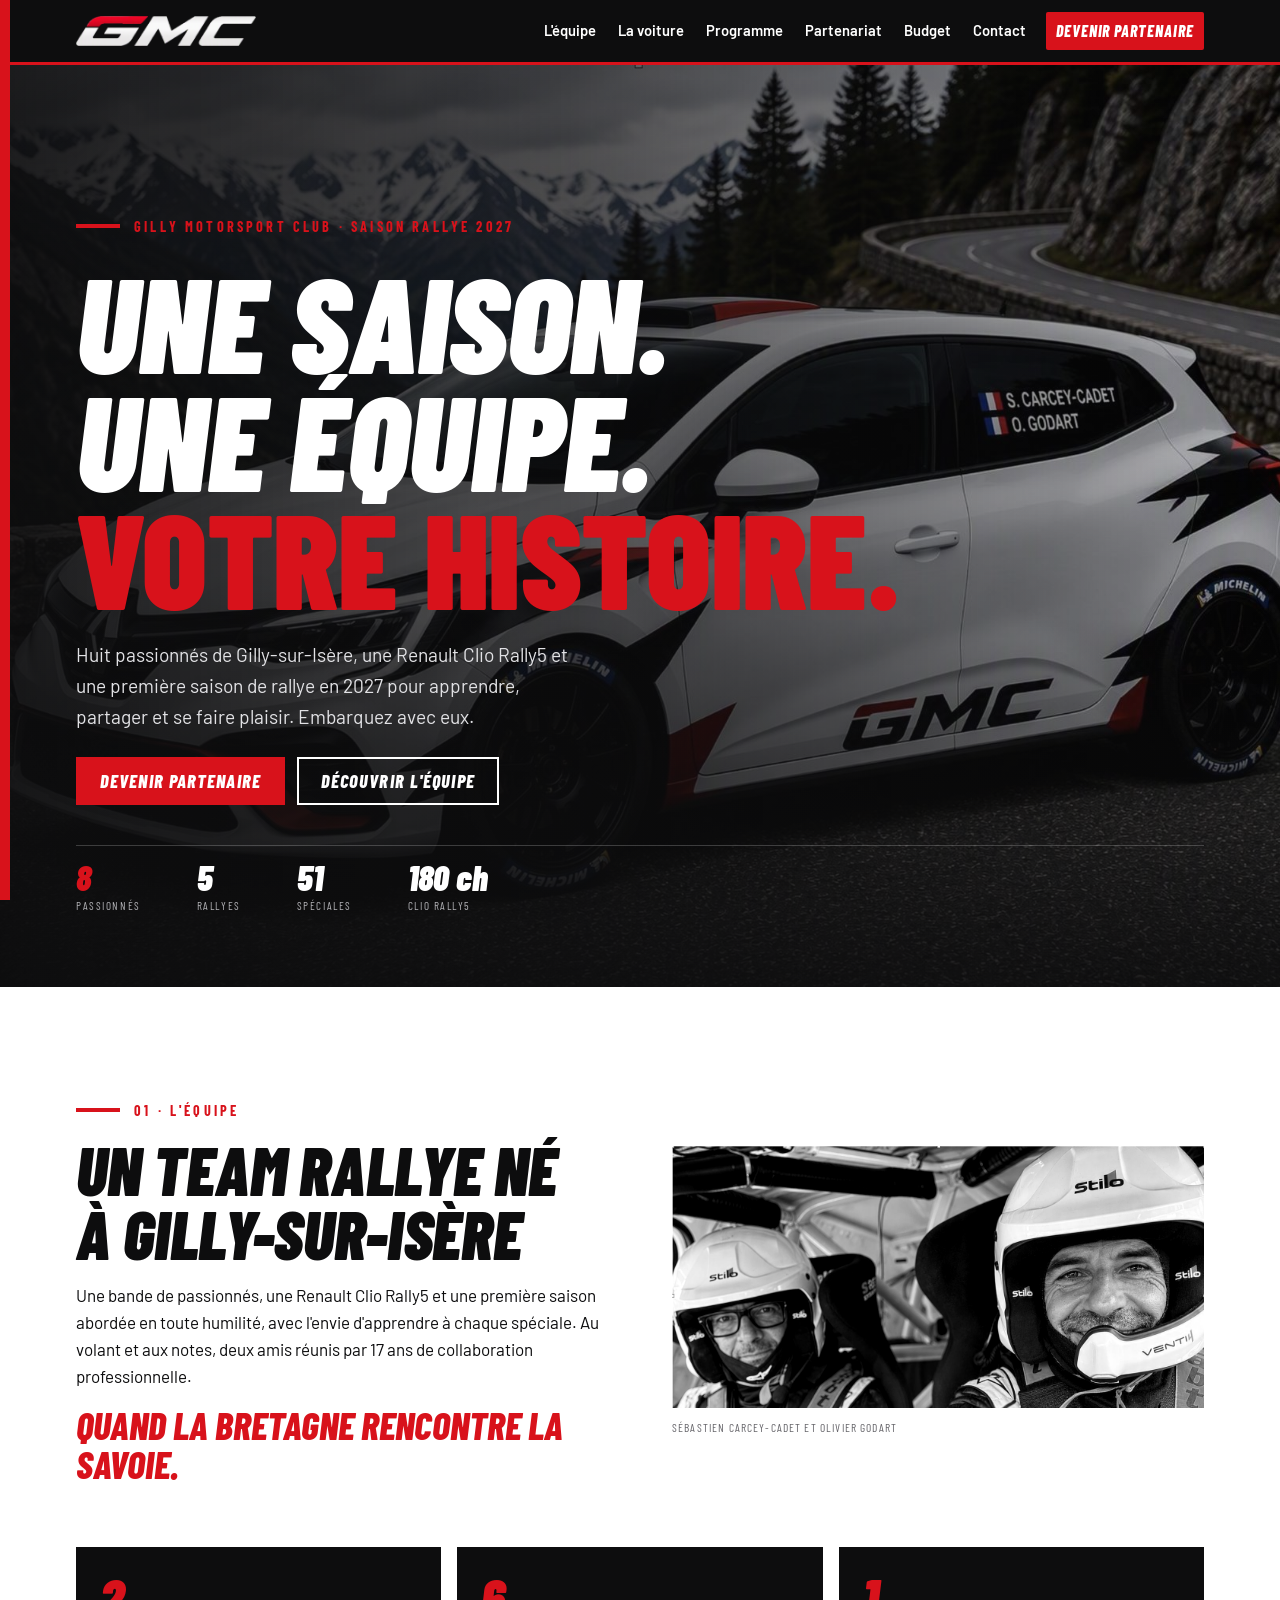
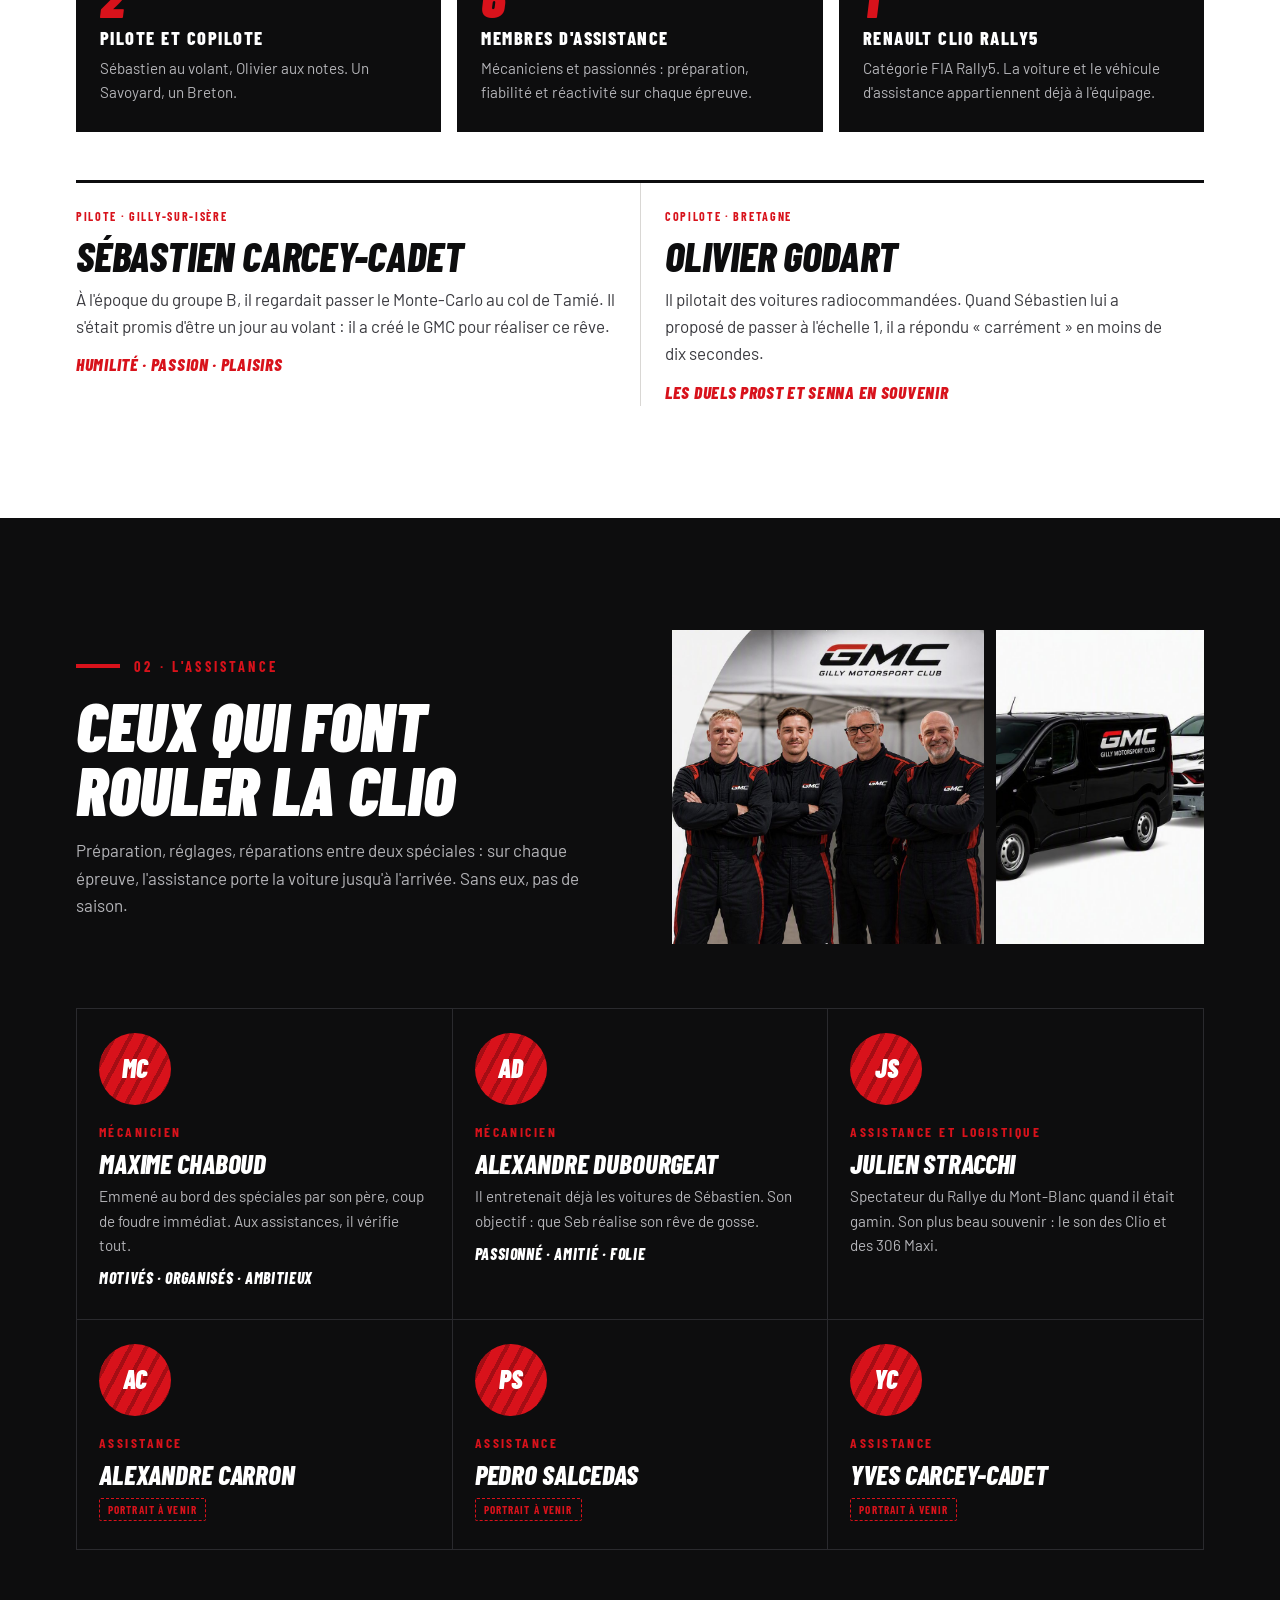
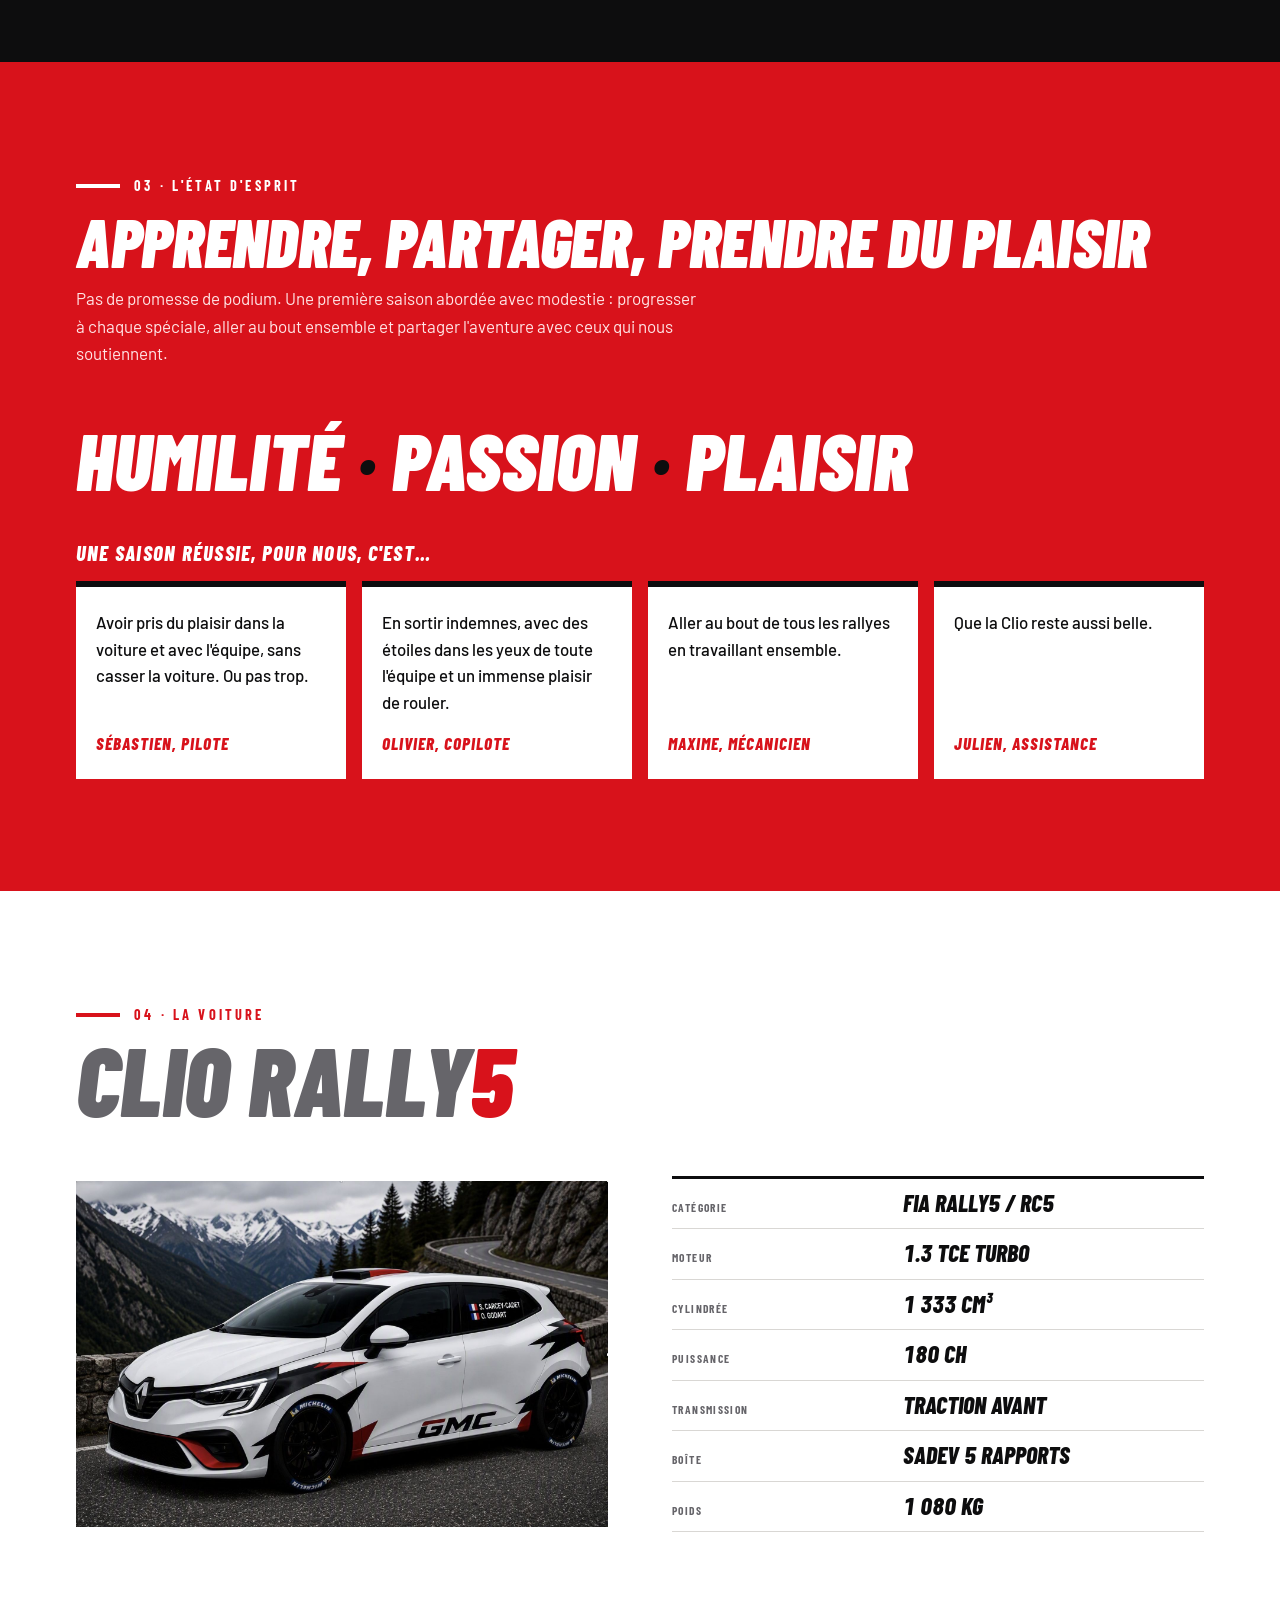
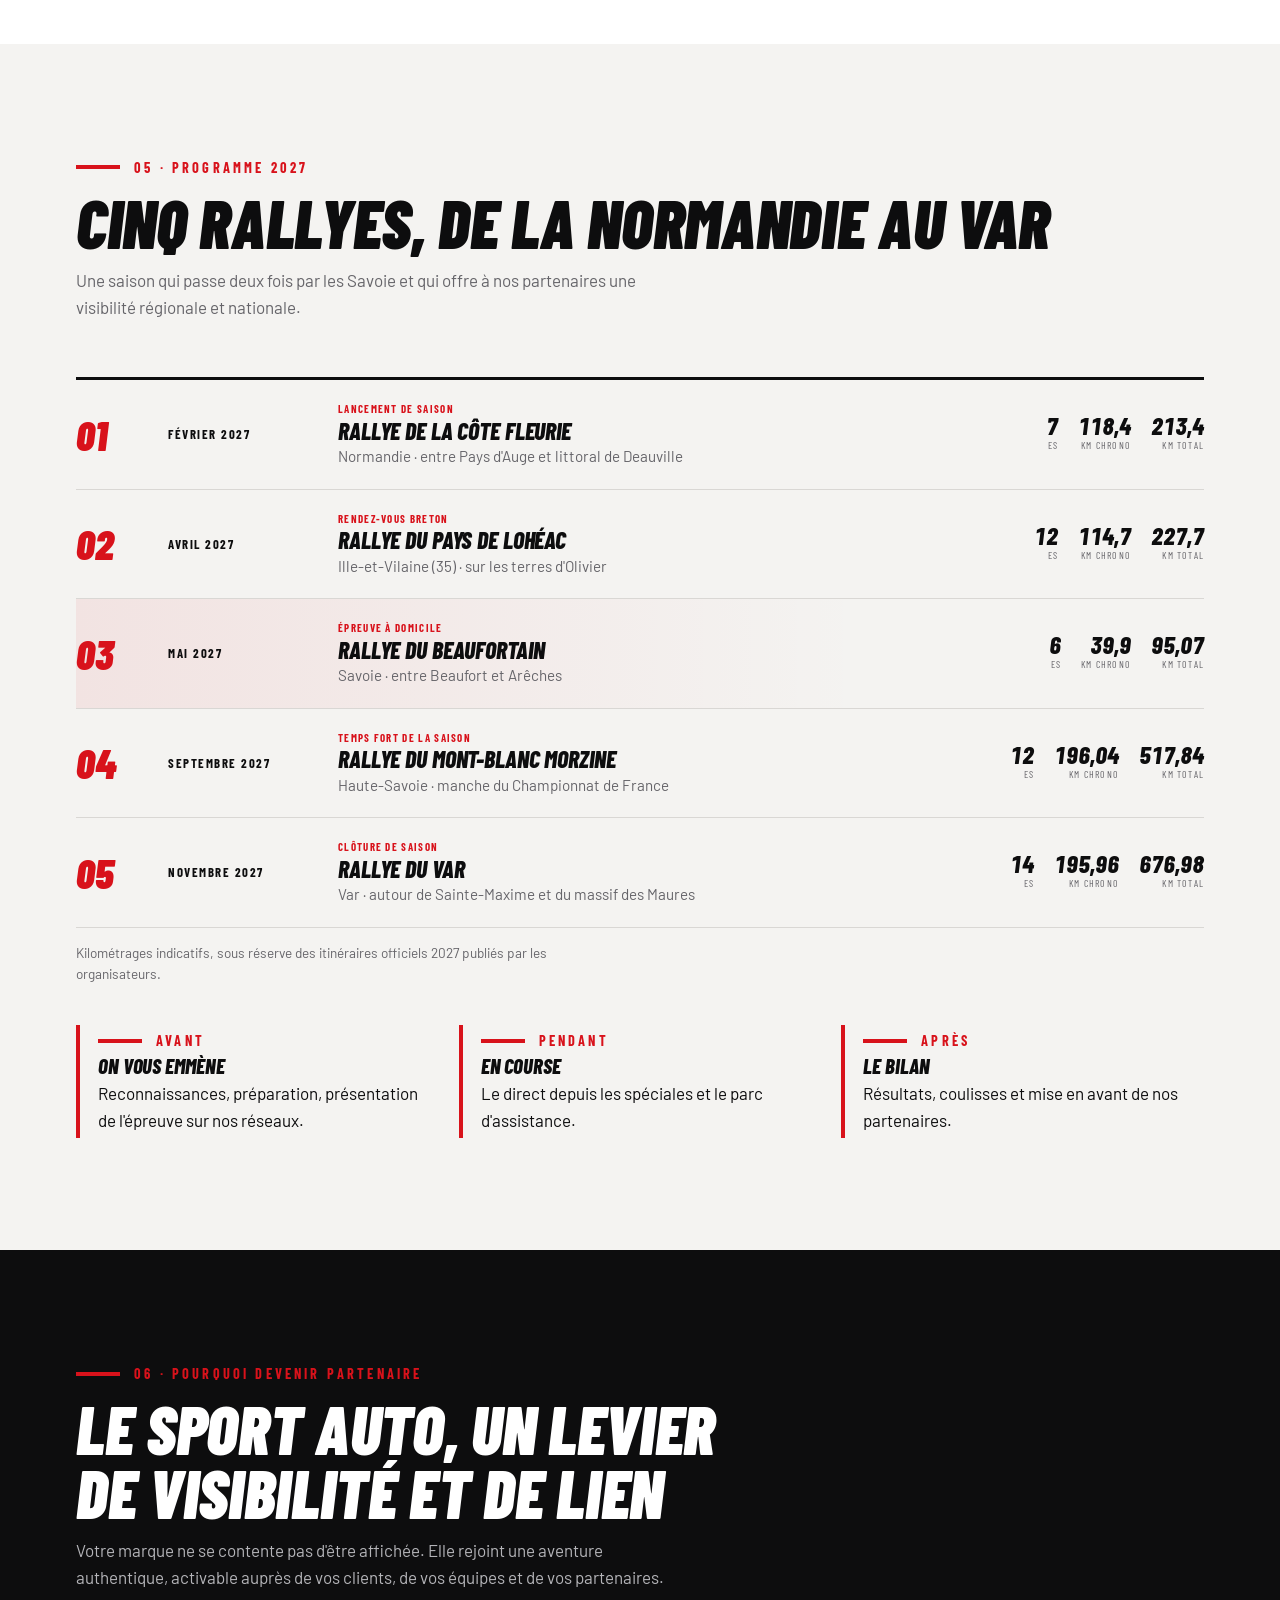
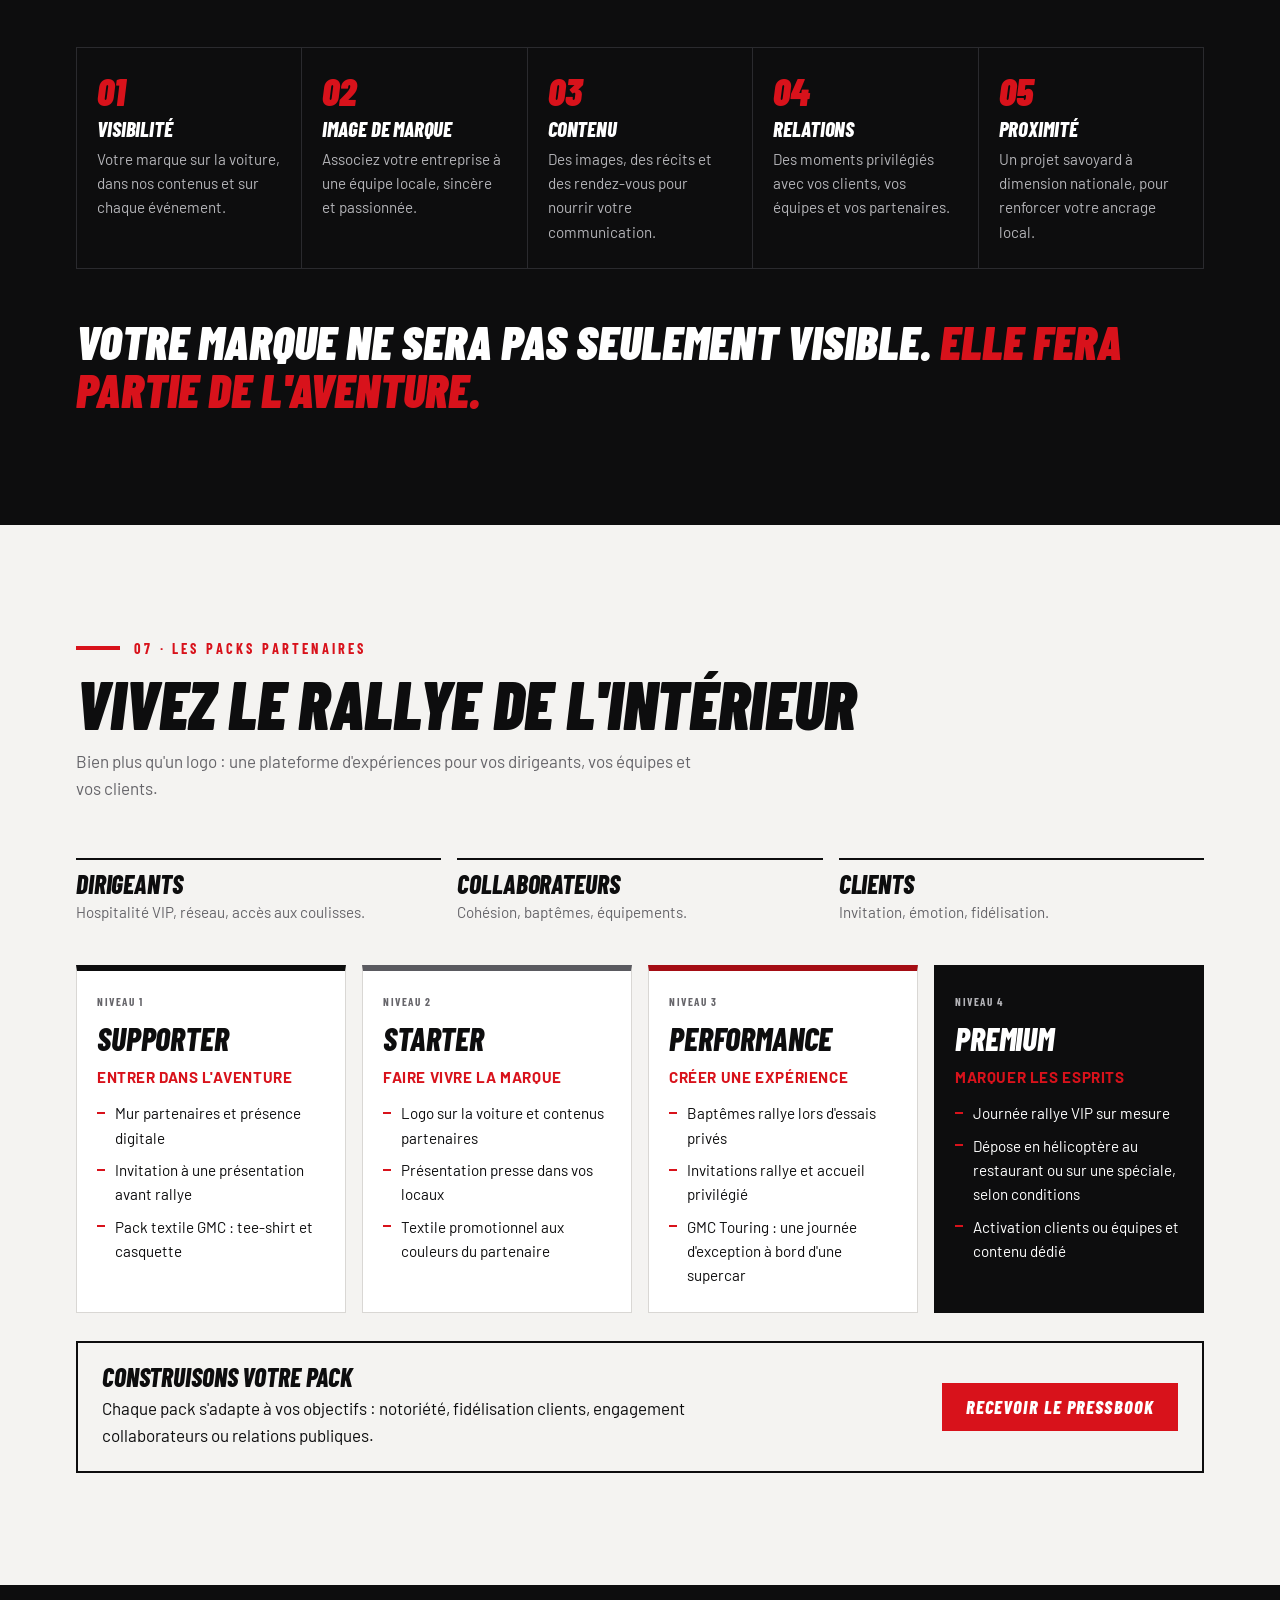
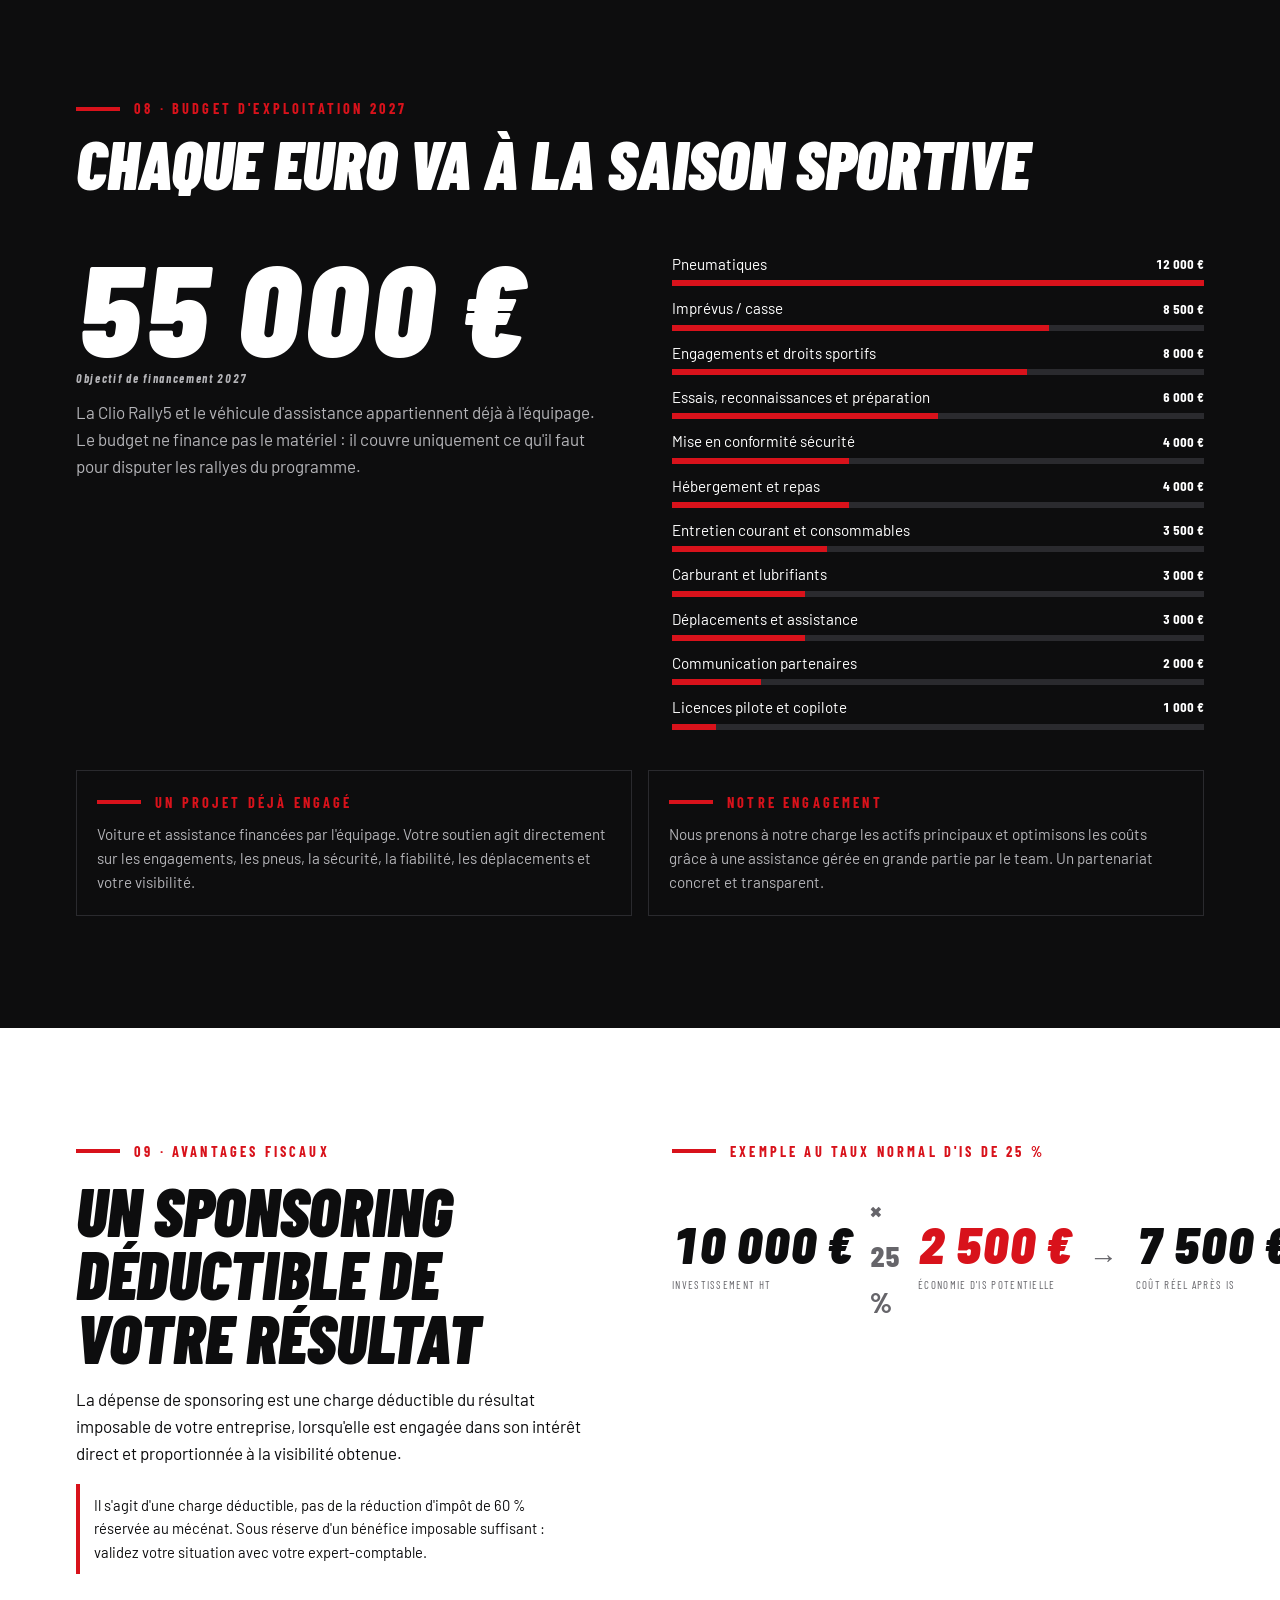
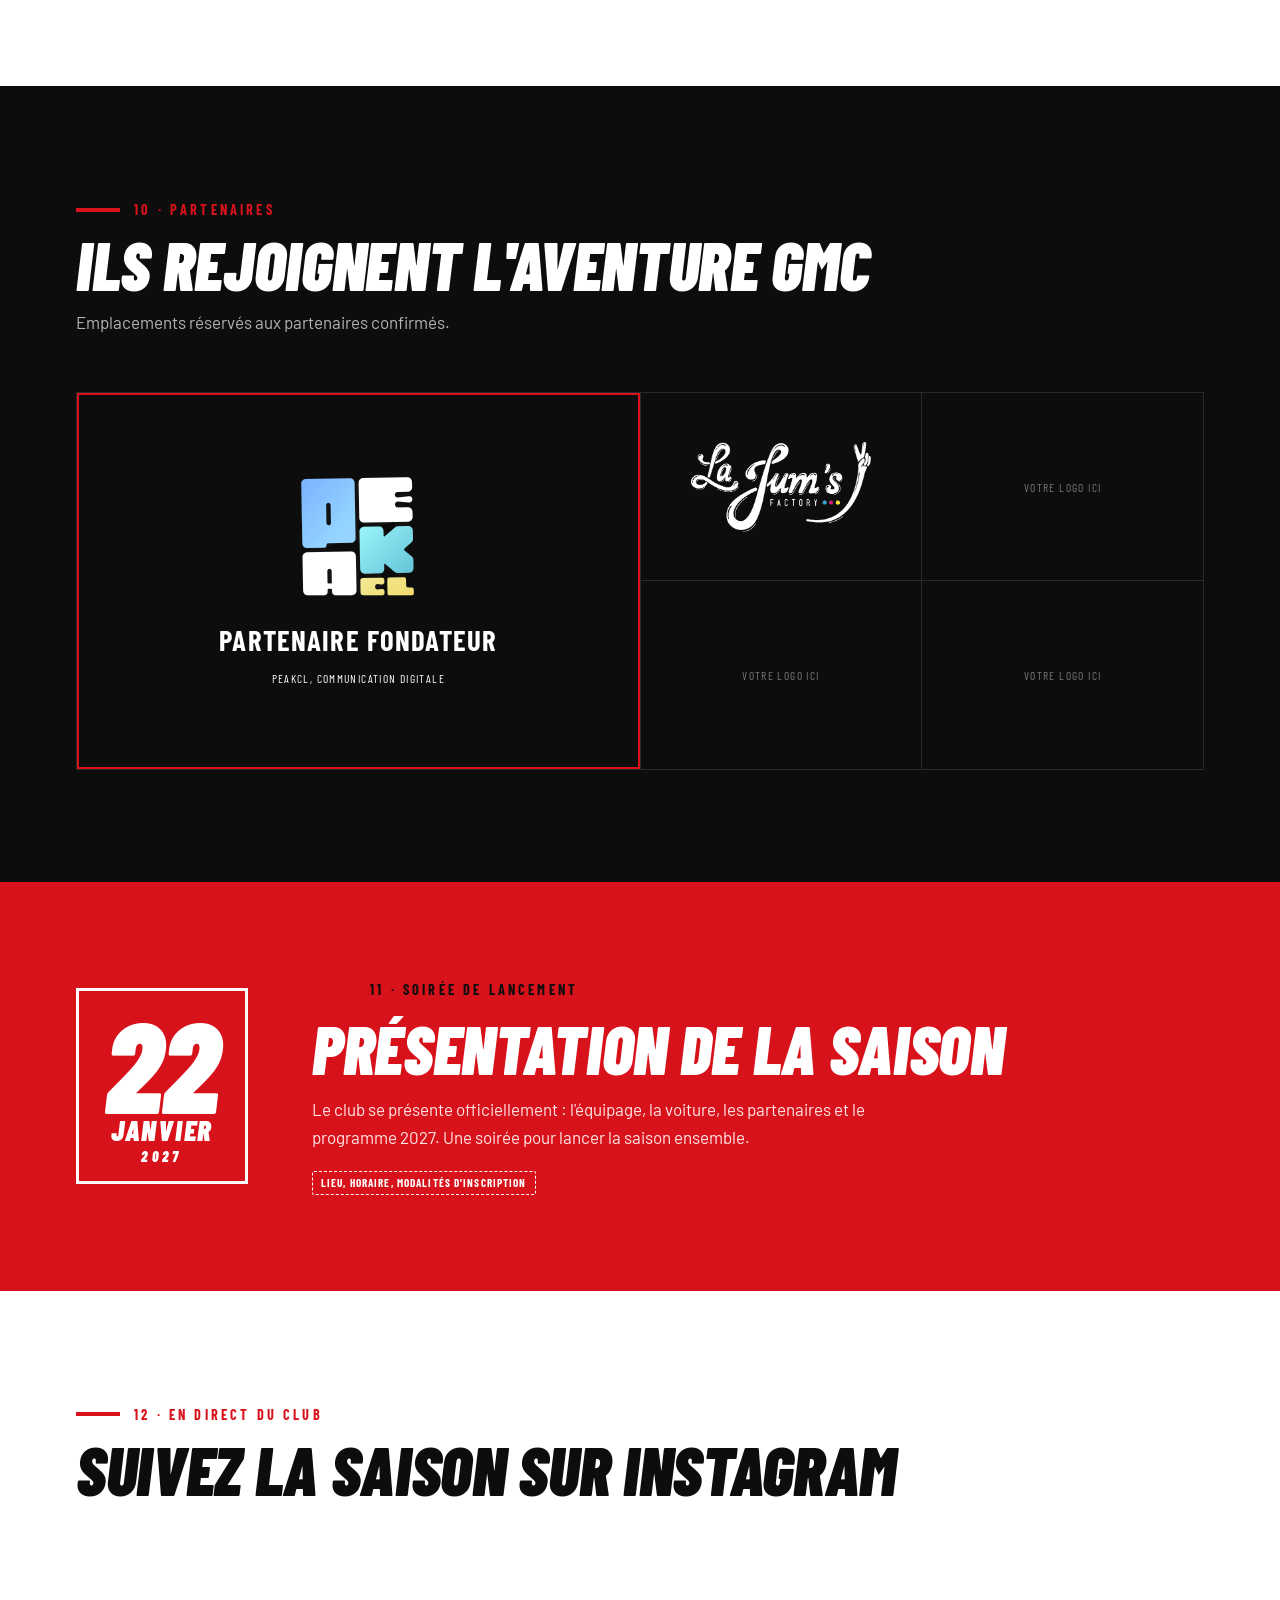
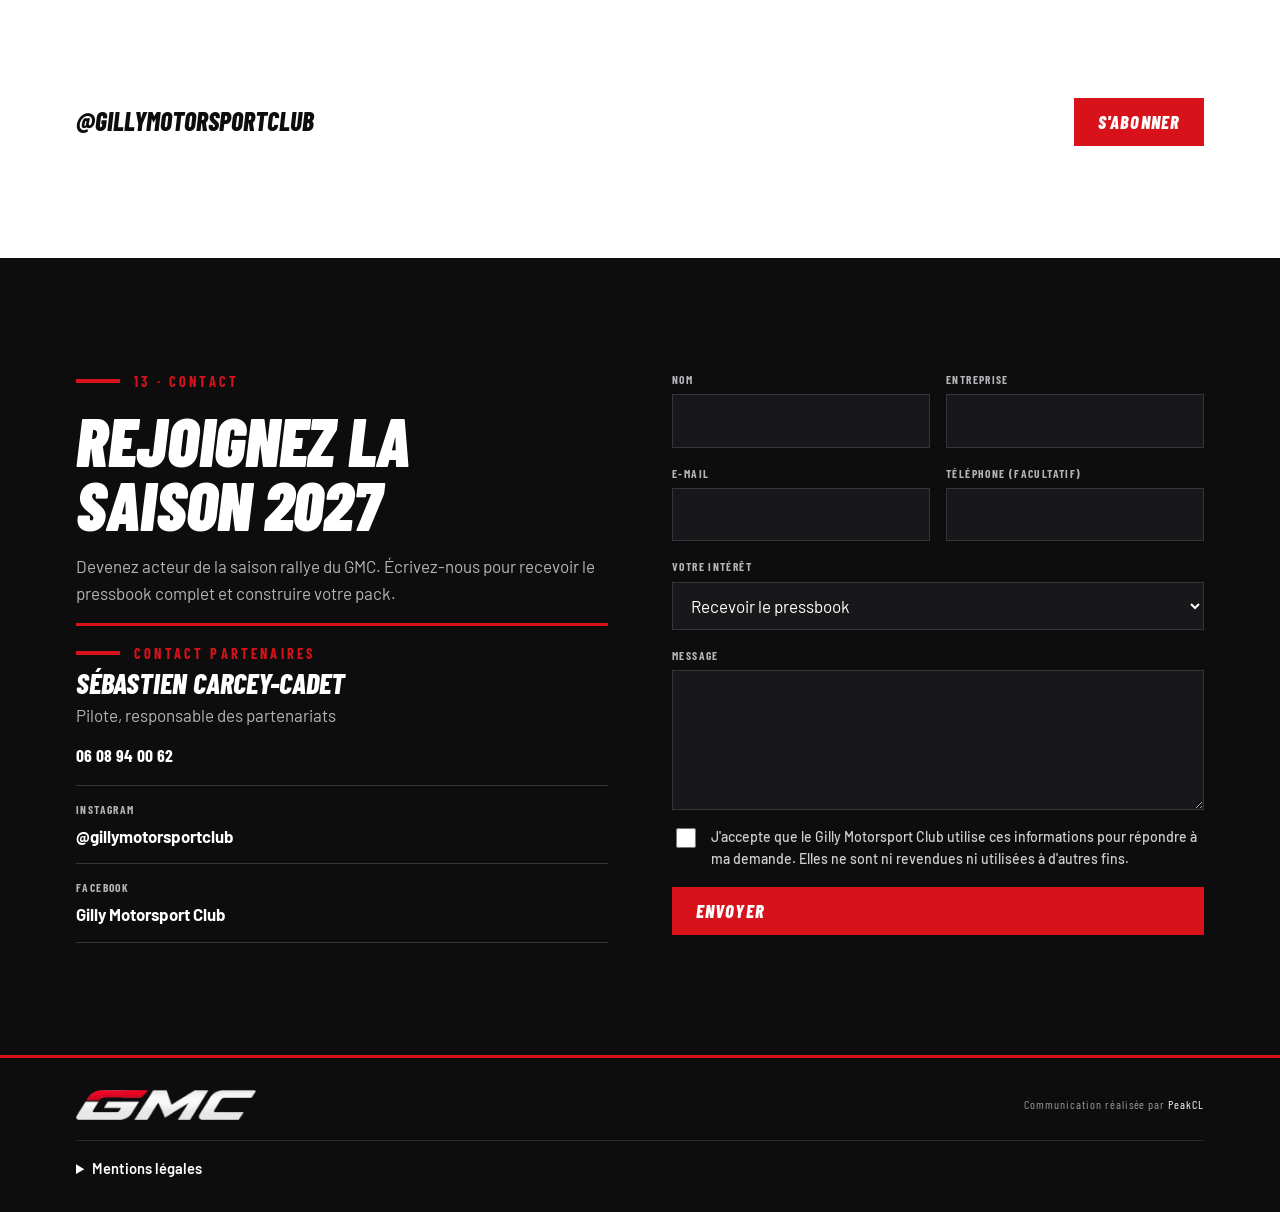
==== commit 19582109: "Intègre le fil Instagram Elfsight Co-Authored-By: Claude Opus 5.5 <noreply@anthropic.com> Claude-Ses" ====
--- a/index.html
+++ b/index.html
@@ -368,8 +368,8 @@
         <span class="label">12 · En direct du club</span>
         <h2>Suivez la saison sur Instagram</h2>
       </div>
-      <!-- Fil Instagram Elfsight : coller l'identifiant du widget dans data-app-id -->
-      <div class="insta-feed" id="insta-feed" data-app-id="">
+      <!-- Fil Instagram Elfsight (widget 27715e17), chargé par js/main.js -->
+      <div class="insta-feed" id="insta-feed" data-app-id="27715e17-d463-4d54-8aa7-d9cf2c8a912d">
         <ul class="insta-grid" aria-label="Aperçu du fil Instagram">
           <li></li><li></li><li></li><li></li><li></li><li></li>
         </ul>
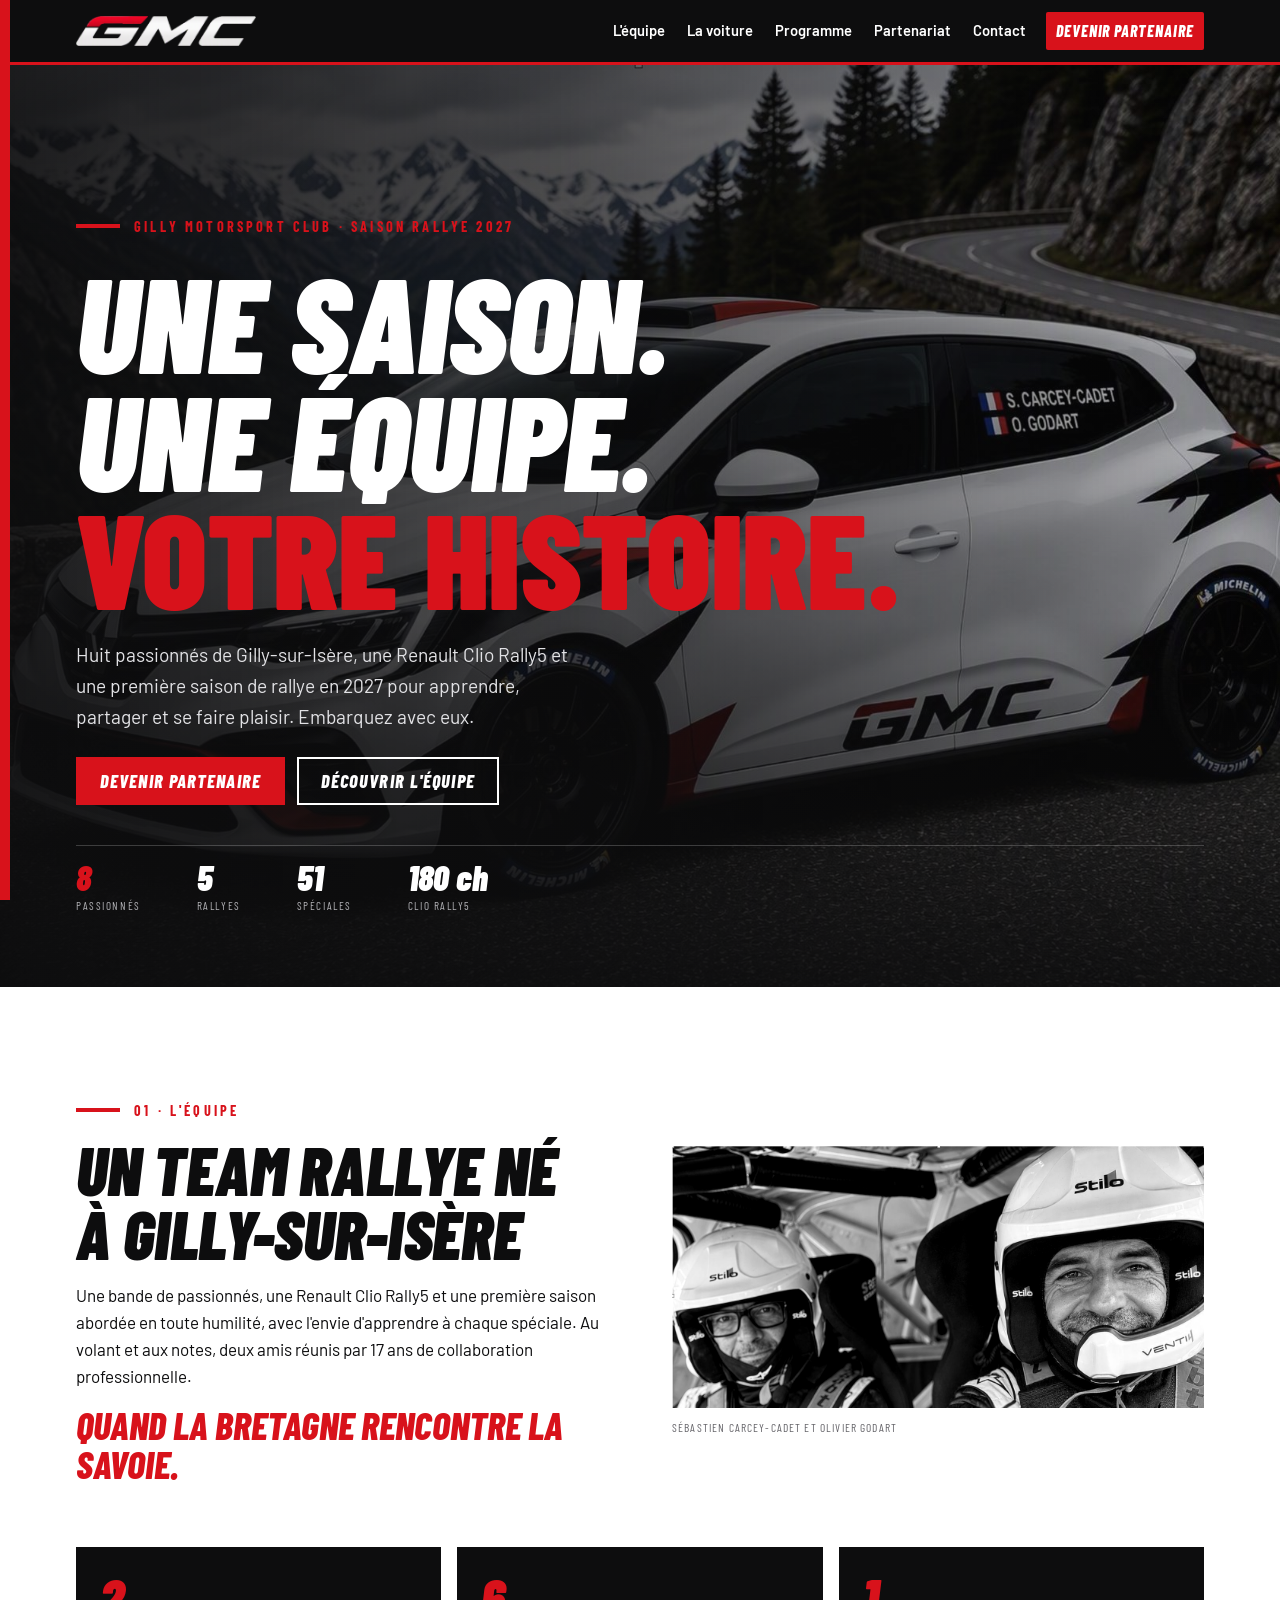
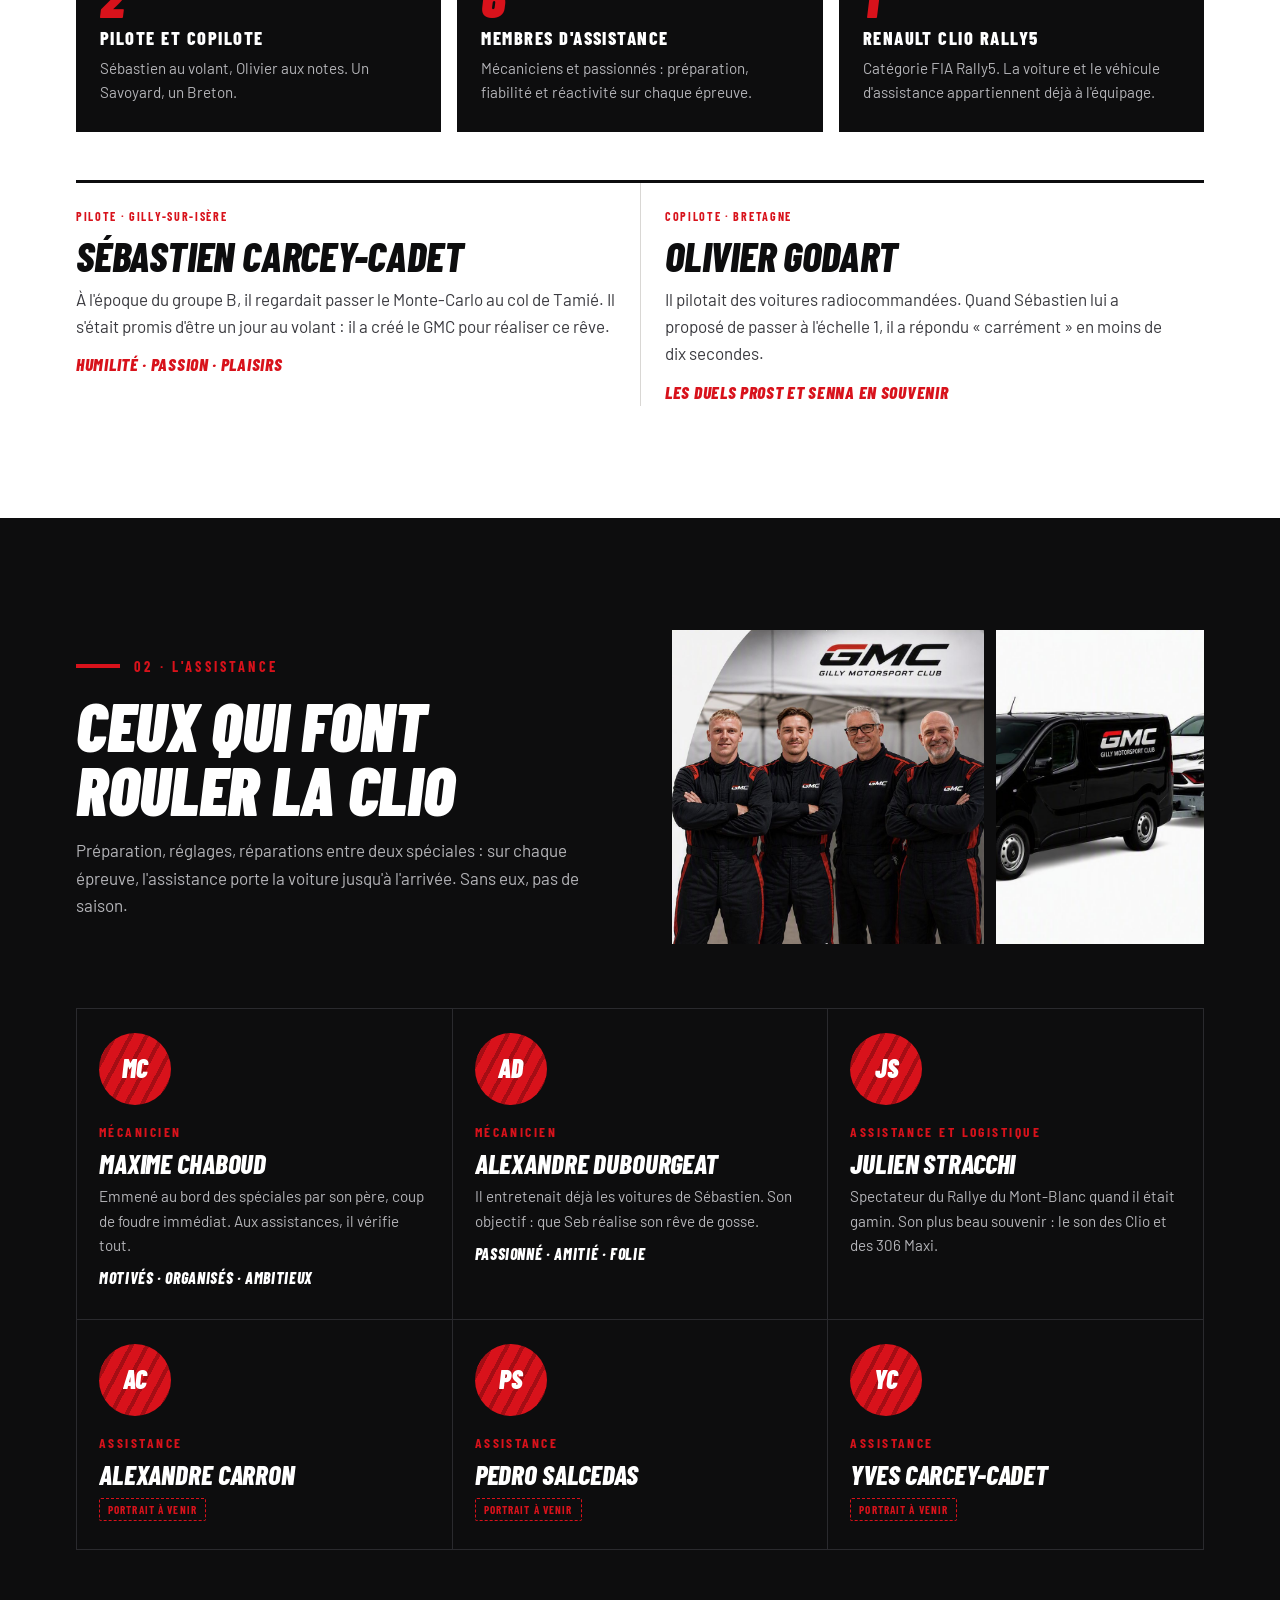
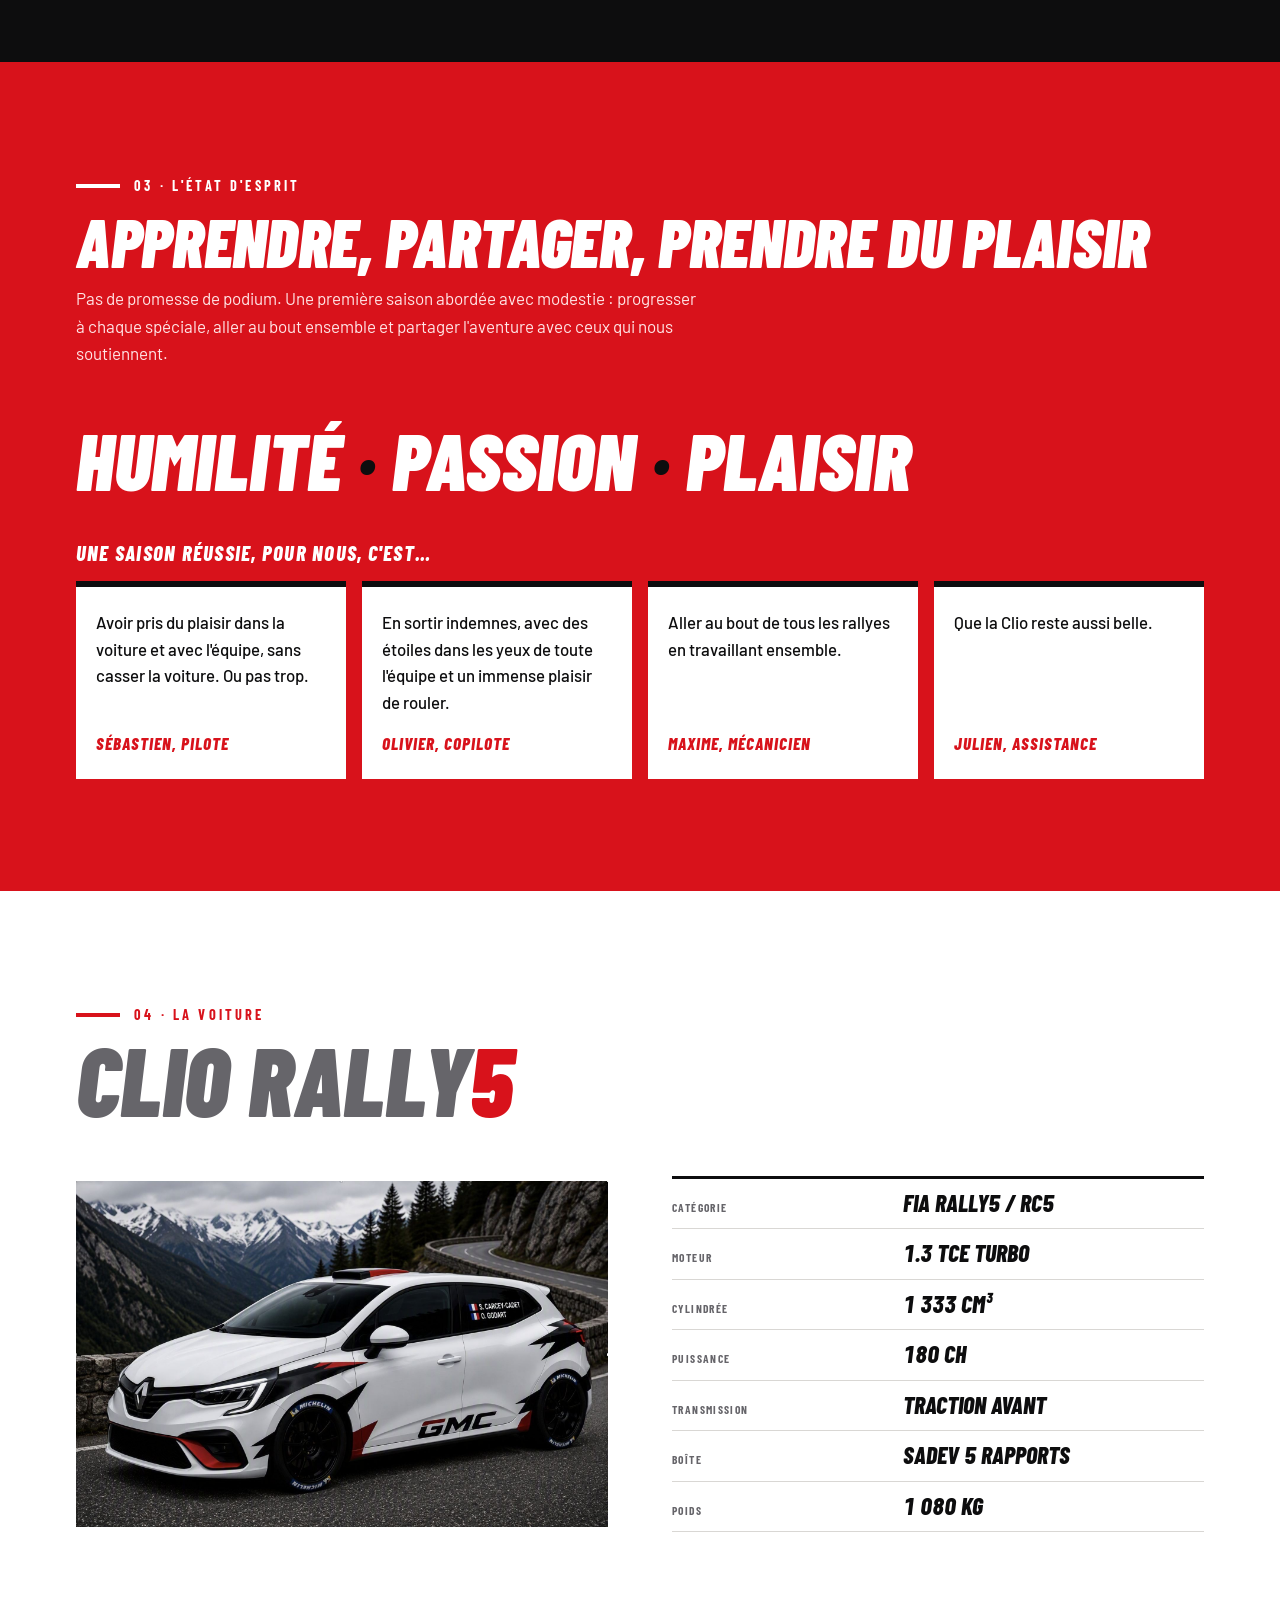
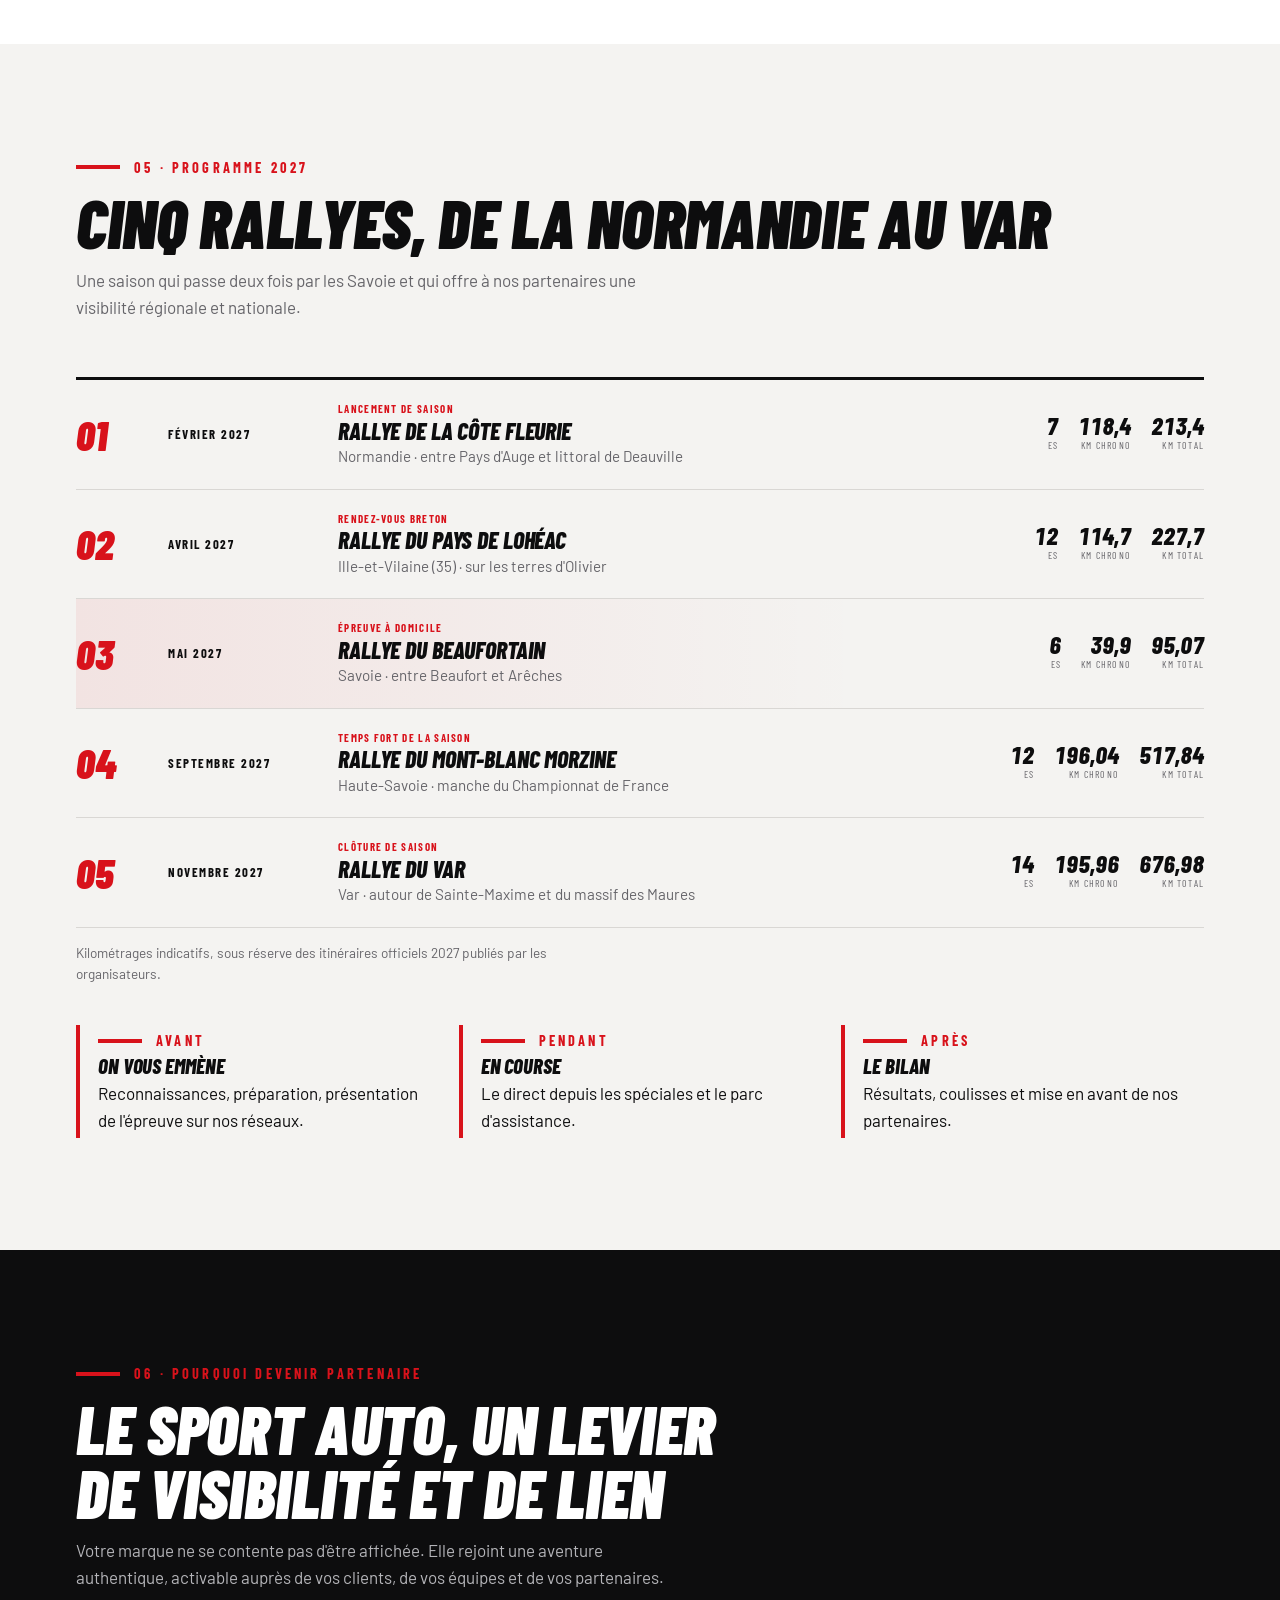
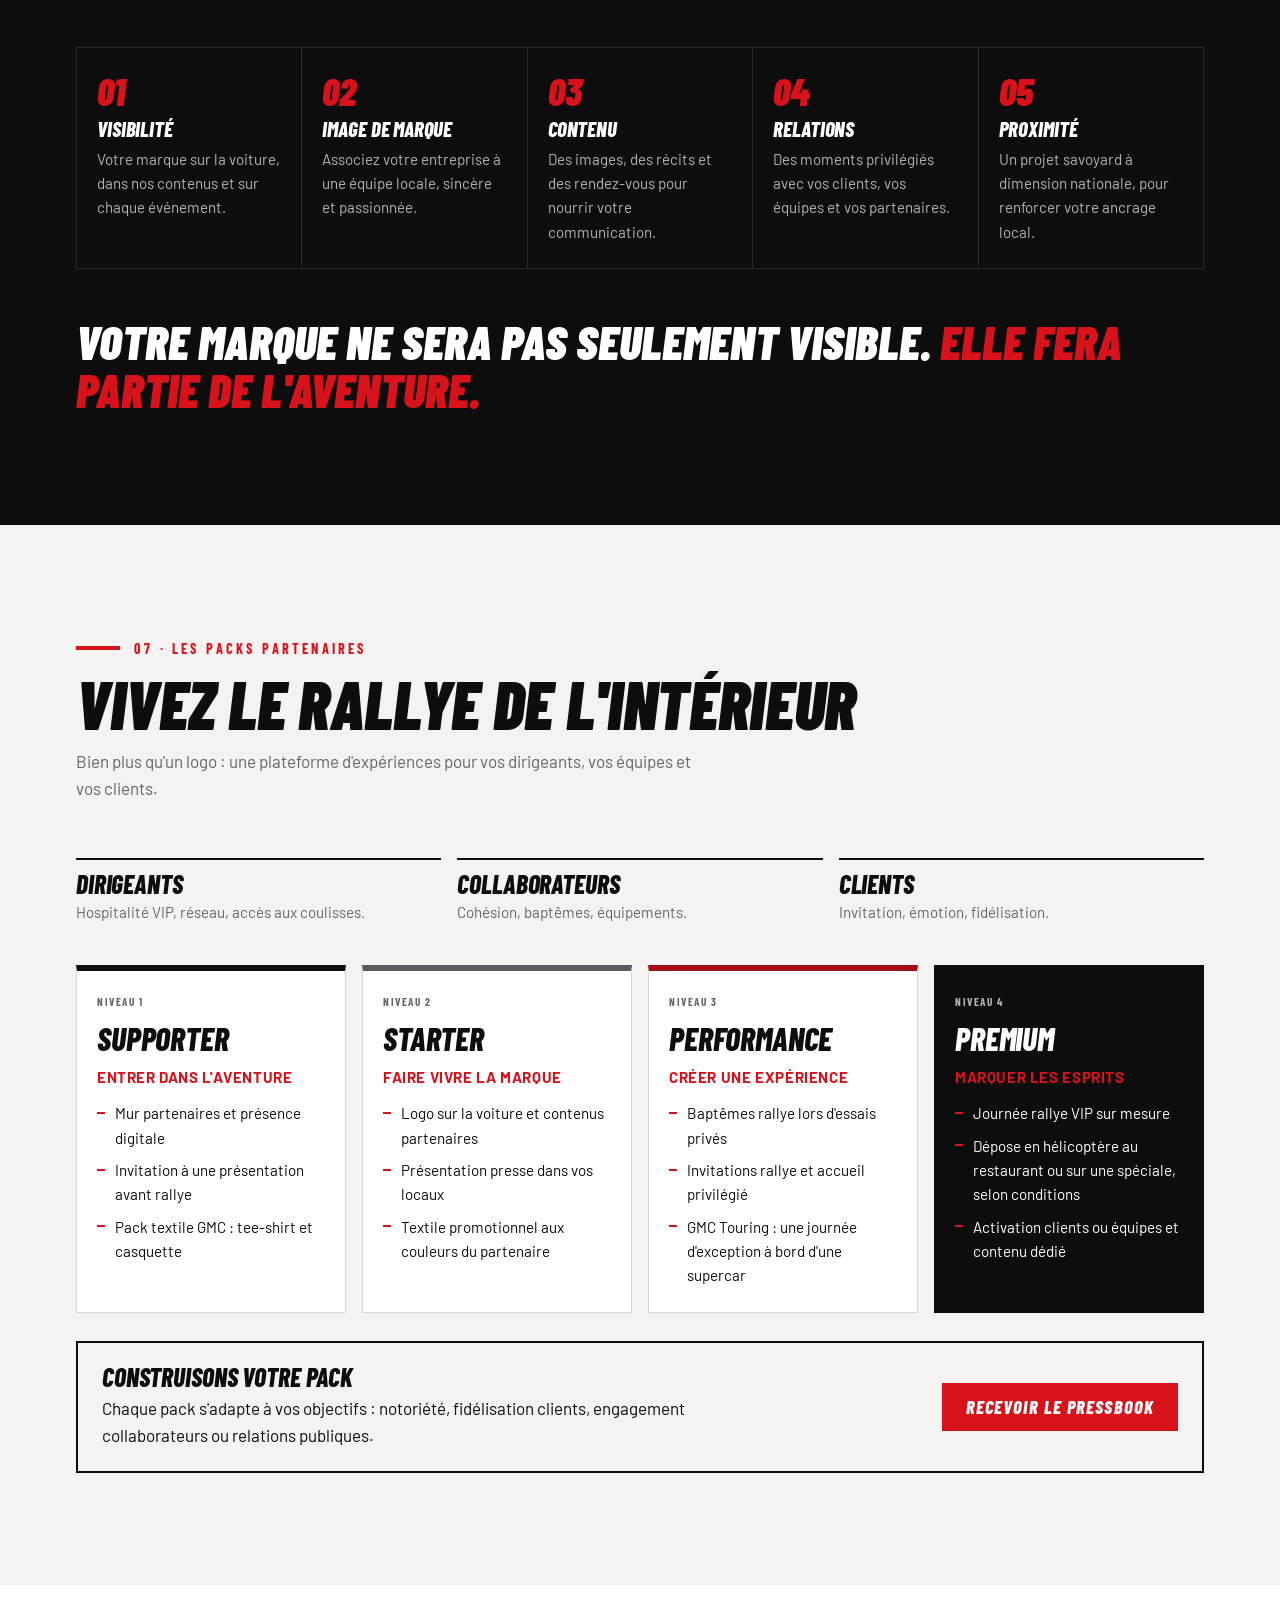
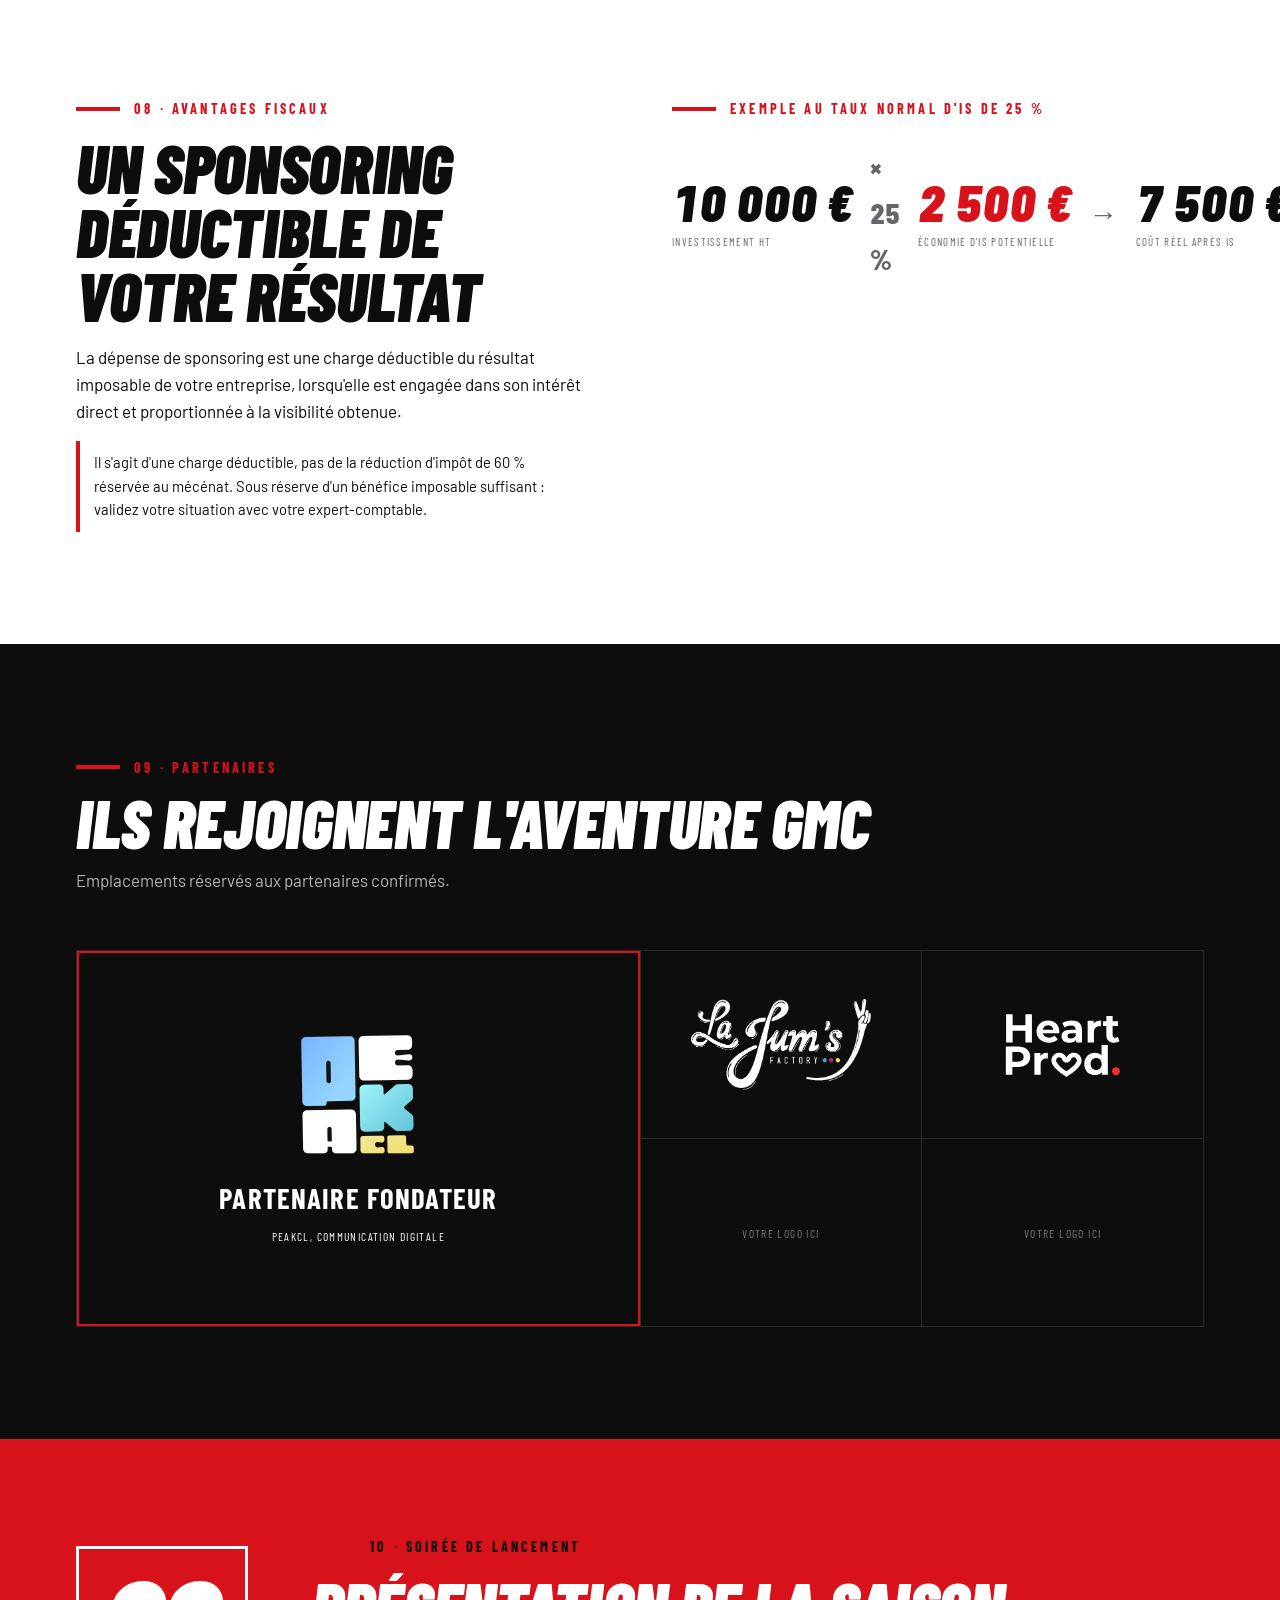
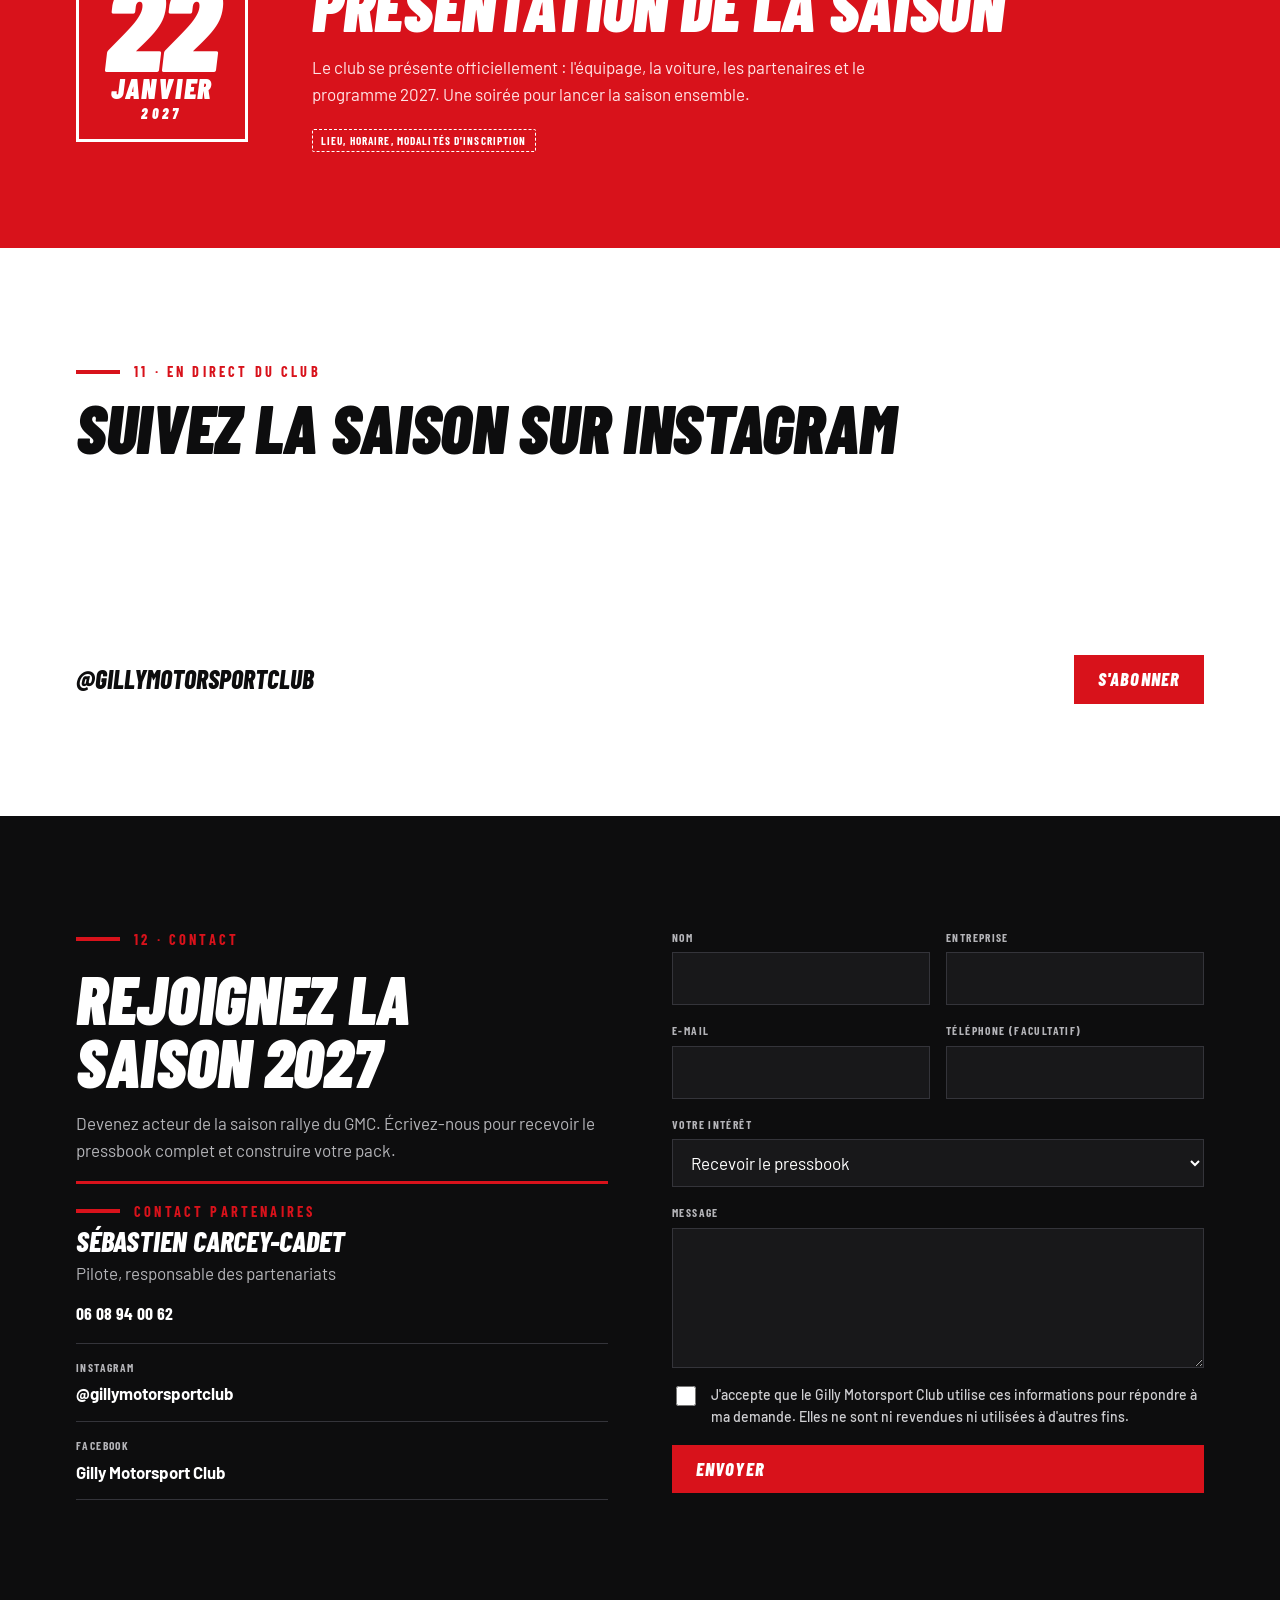
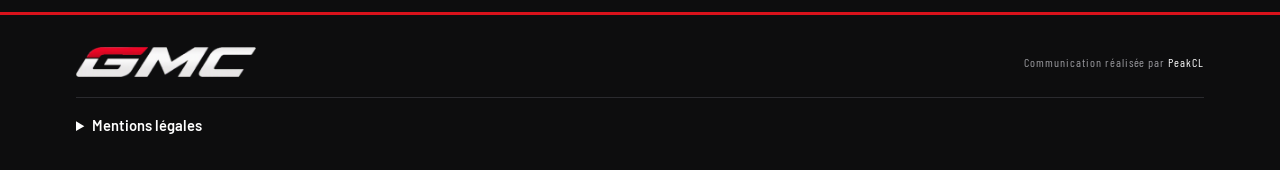
==== commit 9ef294e4: "Retire le budget 2027 et ajoute le logo Heart Prod Section budget et lien de menu supprimés (validé " ====
--- a/index.html
+++ b/index.html
@@ -33,7 +33,6 @@
         <li><a href="#voiture">La voiture</a></li>
         <li><a href="#programme">Programme</a></li>
         <li><a href="#partenariat">Partenariat</a></li>
-        <li><a href="#budget">Budget</a></li>
         <li><a href="#contact">Contact</a></li>
         <li><a class="nav-cta" href="#contact">Devenir partenaire</a></li>
       </ul>
@@ -275,44 +274,11 @@
     </div>
   </section>
 
-  <!-- BUDGET -->
-  <section class="band noir" id="budget">
-    <div class="wrap">
-      <div class="head">
-        <span class="label">08 · Budget d'exploitation 2027</span>
-        <h2>Chaque euro va à la saison sportive</h2>
-      </div>
-      <div class="split top-align">
-        <div class="prose">
-          <p class="budget-total">55 000 €<small>Objectif de financement 2027</small></p>
-          <p style="color:var(--gris-clair)">La Clio Rally5 et le véhicule d'assistance appartiennent déjà à l'équipage. Le budget ne finance pas le matériel : il couvre uniquement ce qu'il faut pour disputer les rallyes du programme.</p>
-        </div>
-        <ol class="bars" aria-label="Répartition du budget 2027">
-          <li><span class="name">Pneumatiques</span><span class="val">12 000 €</span><span class="track"><span class="fill" style="display:block;width:100.0%"></span></span></li>
-          <li><span class="name">Imprévus / casse</span><span class="val">8 500 €</span><span class="track"><span class="fill" style="display:block;width:70.8%"></span></span></li>
-          <li><span class="name">Engagements et droits sportifs</span><span class="val">8 000 €</span><span class="track"><span class="fill" style="display:block;width:66.7%"></span></span></li>
-          <li><span class="name">Essais, reconnaissances et préparation</span><span class="val">6 000 €</span><span class="track"><span class="fill" style="display:block;width:50.0%"></span></span></li>
-          <li><span class="name">Mise en conformité sécurité</span><span class="val">4 000 €</span><span class="track"><span class="fill" style="display:block;width:33.3%"></span></span></li>
-          <li><span class="name">Hébergement et repas</span><span class="val">4 000 €</span><span class="track"><span class="fill" style="display:block;width:33.3%"></span></span></li>
-          <li><span class="name">Entretien courant et consommables</span><span class="val">3 500 €</span><span class="track"><span class="fill" style="display:block;width:29.2%"></span></span></li>
-          <li><span class="name">Carburant et lubrifiants</span><span class="val">3 000 €</span><span class="track"><span class="fill" style="display:block;width:25.0%"></span></span></li>
-          <li><span class="name">Déplacements et assistance</span><span class="val">3 000 €</span><span class="track"><span class="fill" style="display:block;width:25.0%"></span></span></li>
-          <li><span class="name">Communication partenaires</span><span class="val">2 000 €</span><span class="track"><span class="fill" style="display:block;width:16.7%"></span></span></li>
-          <li><span class="name">Licences pilote et copilote</span><span class="val">1 000 €</span><span class="track"><span class="fill" style="display:block;width:8.3%"></span></span></li>
-        </ol>
-      </div>
-      <div class="engaged">
-        <div><span class="label">Un projet déjà engagé</span><p>Voiture et assistance financées par l'équipage. Votre soutien agit directement sur les engagements, les pneus, la sécurité, la fiabilité, les déplacements et votre visibilité.</p></div>
-        <div><span class="label">Notre engagement</span><p>Nous prenons à notre charge les actifs principaux et optimisons les coûts grâce à une assistance gérée en grande partie par le team. Un partenariat concret et transparent.</p></div>
-      </div>
-    </div>
-  </section>
-
   <!-- FISCALITÉ -->
   <section class="band" id="fiscalite">
     <div class="wrap split top-align">
       <div class="prose">
-        <span class="label">09 · Avantages fiscaux</span>
+        <span class="label">08 · Avantages fiscaux</span>
         <h2>Un sponsoring déductible de votre résultat</h2>
         <p>La dépense de sponsoring est une charge déductible du résultat imposable de votre entreprise, lorsqu'elle est engagée dans son intérêt direct et proportionnée à la visibilité obtenue.</p>
         <p class="warn">Il s'agit d'une charge déductible, pas de la réduction d'impôt de 60 % réservée au mécénat. Sous réserve d'un bénéfice imposable suffisant : validez votre situation avec votre expert-comptable.</p>
@@ -334,14 +300,14 @@
   <section class="band noir" id="partenaires">
     <div class="wrap">
       <div class="head">
-        <span class="label">10 · Partenaires</span>
+        <span class="label">09 · Partenaires</span>
         <h2>Ils rejoignent l'aventure GMC</h2>
         <p>Emplacements réservés aux partenaires confirmés.</p>
       </div>
       <!-- Logos partenaires : déposer dans assets/partenaires/ et remplacer les cases. Chaque logo renvoie vers le site du partenaire (lien target="_blank" rel="noopener"), sur le modèle de PeakCL -->
       <ul class="partners">
         <li class="fondateur"><a class="logo-partenaire" href="https://peakcl.com" target="_blank" rel="noopener"><img src="assets/partenaires/peakcl.svg" alt="PeakCL" width="272" height="284" loading="lazy"><span><strong>Partenaire fondateur</strong>PeakCL, communication digitale</span></a></li>
-        <li><a class="logo-partenaire" href="https://www.lajumsfactory.com/" target="_blank" rel="noopener"><img src="assets/partenaires/la-jums-factory.png" alt="La Jum's Factory, graphic et motion design" width="542" height="273" loading="lazy"></a></li><li>Votre logo ici</li><li>Votre logo ici</li><li>Votre logo ici</li>
+        <li><a class="logo-partenaire" href="https://www.lajumsfactory.com/" target="_blank" rel="noopener"><img src="assets/partenaires/la-jums-factory.png" alt="La Jum's Factory, graphic et motion design" width="542" height="273" loading="lazy"></a></li><li><a class="logo-partenaire" href="https://heartprod.ch/" target="_blank" rel="noopener"><img src="assets/partenaires/heart-prod.svg" alt="Heart Prod, production événementielle et booking d'artistes" width="812" height="558" loading="lazy"></a></li><li>Votre logo ici</li><li>Votre logo ici</li>
       </ul>
     </div>
   </section>
@@ -353,7 +319,7 @@
         <span class="d">22</span><span class="m">Janvier</span><span class="y">2027</span>
       </div>
       <div class="prose">
-        <span class="label">11 · Soirée de lancement</span>
+        <span class="label">10 · Soirée de lancement</span>
         <h2>Présentation de la saison</h2>
         <p>Le club se présente officiellement : l'équipage, la voiture, les partenaires et le programme 2027. Une soirée pour lancer la saison ensemble.</p>
         <p><span class="tbd">Lieu, horaire, modalités d'inscription</span></p>
@@ -365,7 +331,7 @@
   <section class="band" id="instagram">
     <div class="wrap">
       <div class="head">
-        <span class="label">12 · En direct du club</span>
+        <span class="label">11 · En direct du club</span>
         <h2>Suivez la saison sur Instagram</h2>
       </div>
       <!-- Fil Instagram Elfsight (widget 27715e17), chargé par js/main.js -->
@@ -385,7 +351,7 @@
   <section class="band noir" id="contact">
     <div class="wrap split top-align">
       <div class="prose">
-        <span class="label">13 · Contact</span>
+        <span class="label">12 · Contact</span>
         <h2>Rejoignez la saison 2027</h2>
         <p style="color:var(--gris-clair)">Devenez acteur de la saison rallye du GMC. Écrivez-nous pour recevoir le pressbook complet et construire votre pack.</p>
         <div class="contact-card">
--- a/css/style.css
+++ b/css/style.css
@@ -320,3 +320,4 @@
 .voix span{font-family:var(--f-display);font-weight:800;font-style:italic;text-transform:uppercase;letter-spacing:.06em;color:var(--rouge)}
 @media (max-width:980px){.voix{grid-template-columns:1fr 1fr}}
 @media (max-width:540px){.voix{grid-template-columns:1fr}}
+.partners li .logo-partenaire img[src*="heart-prod"]{width:min(170px,70%)}
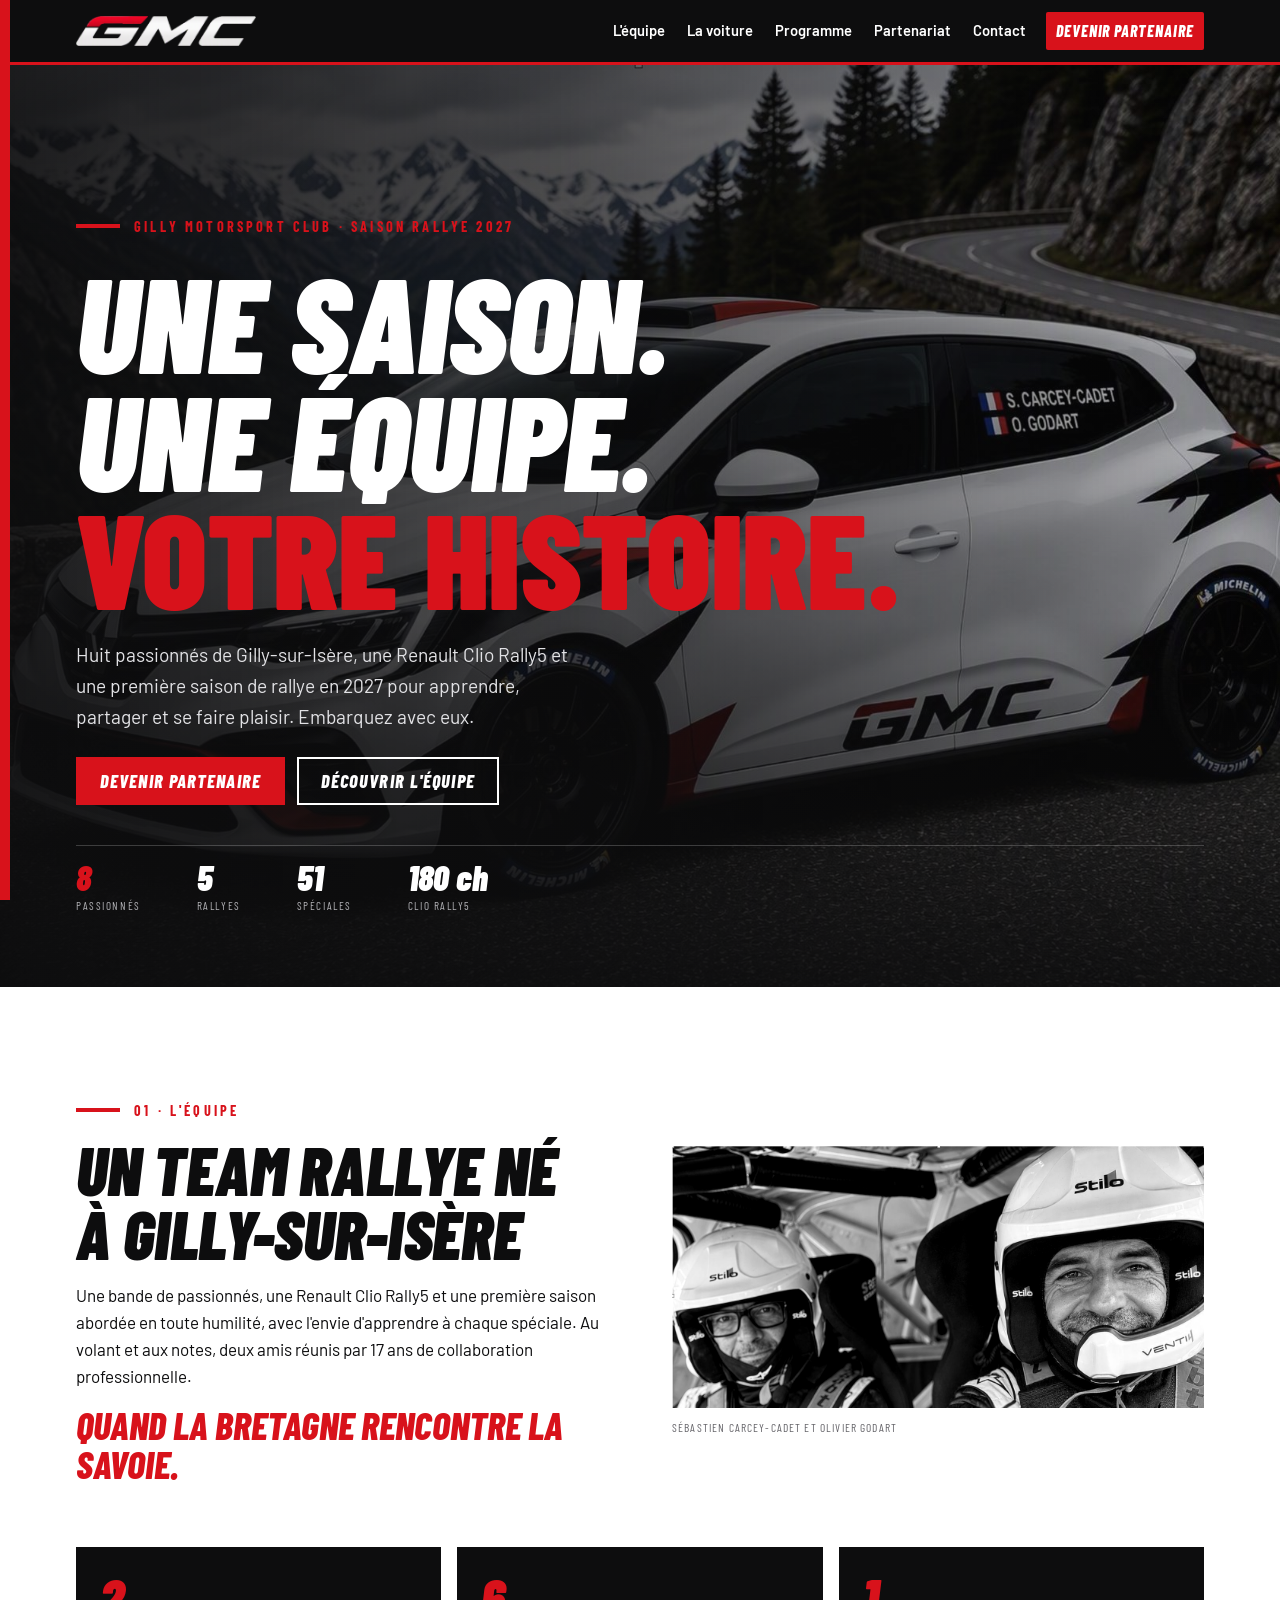
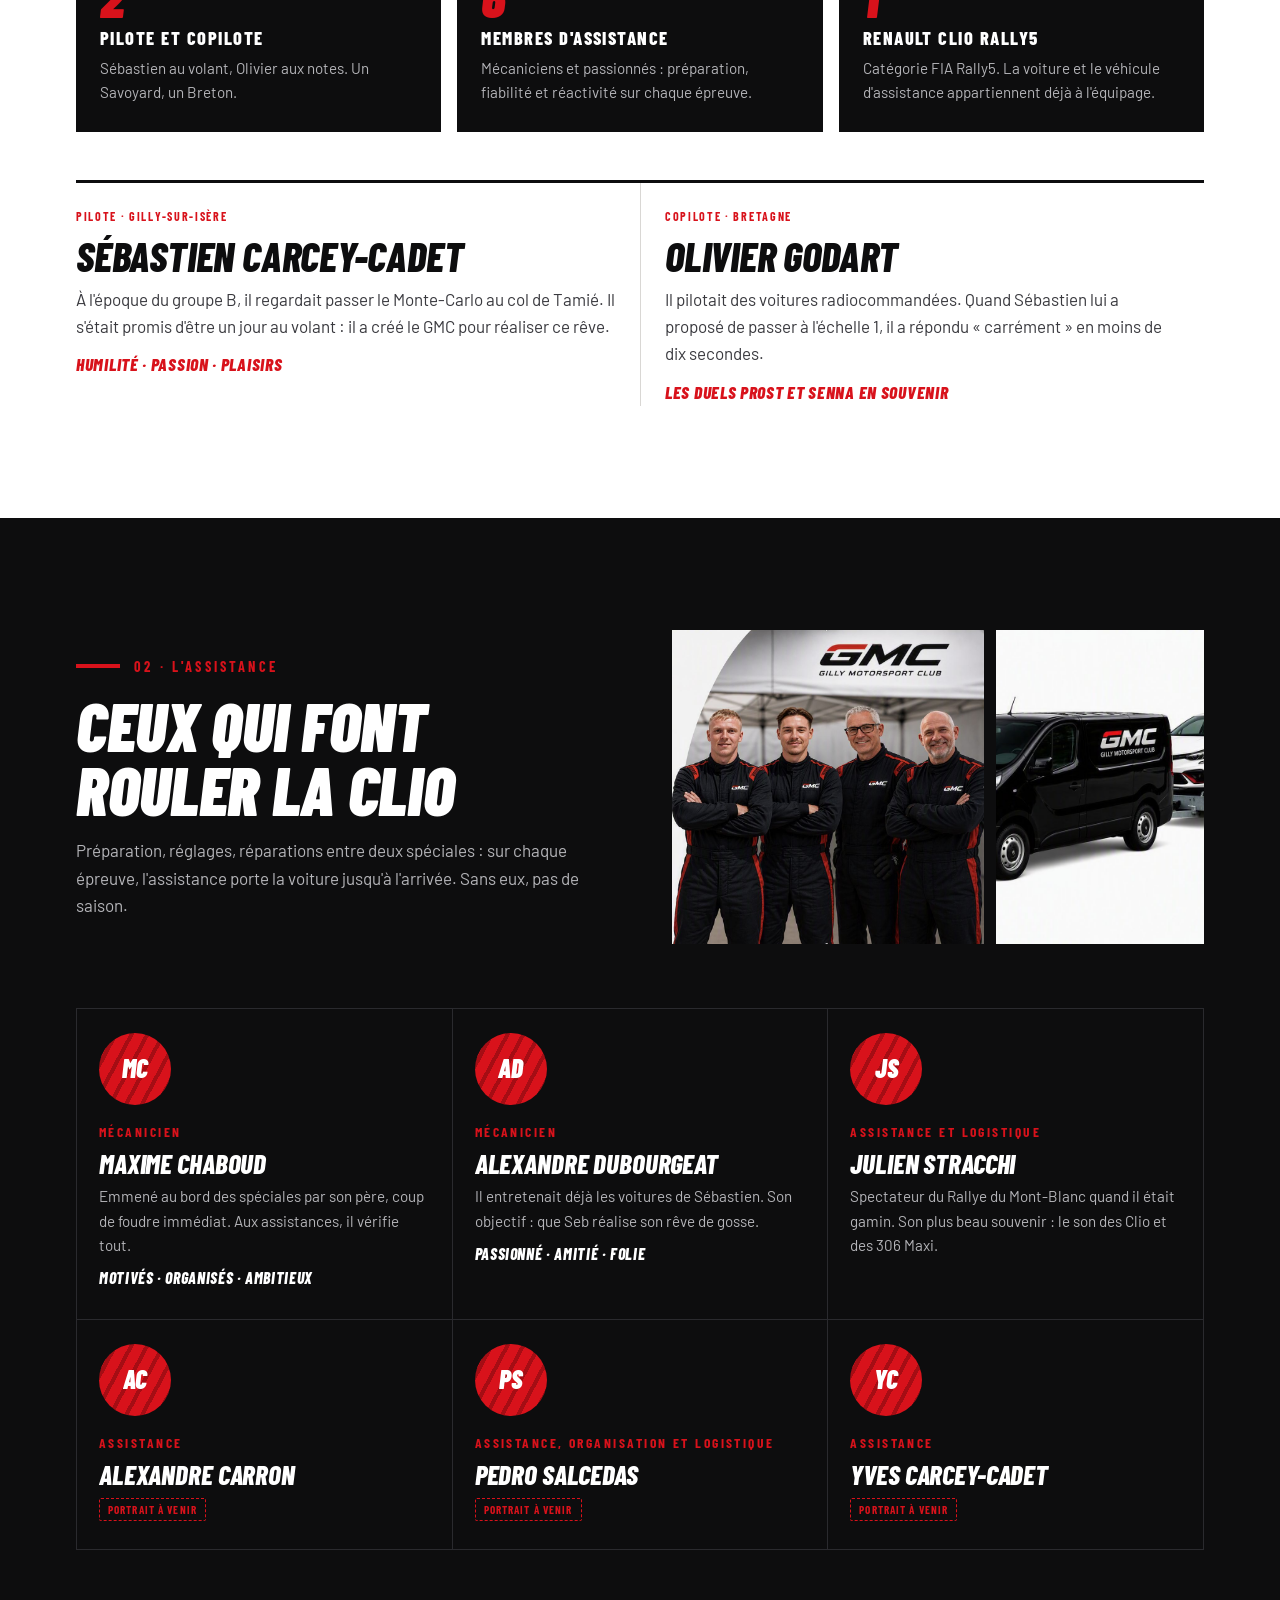
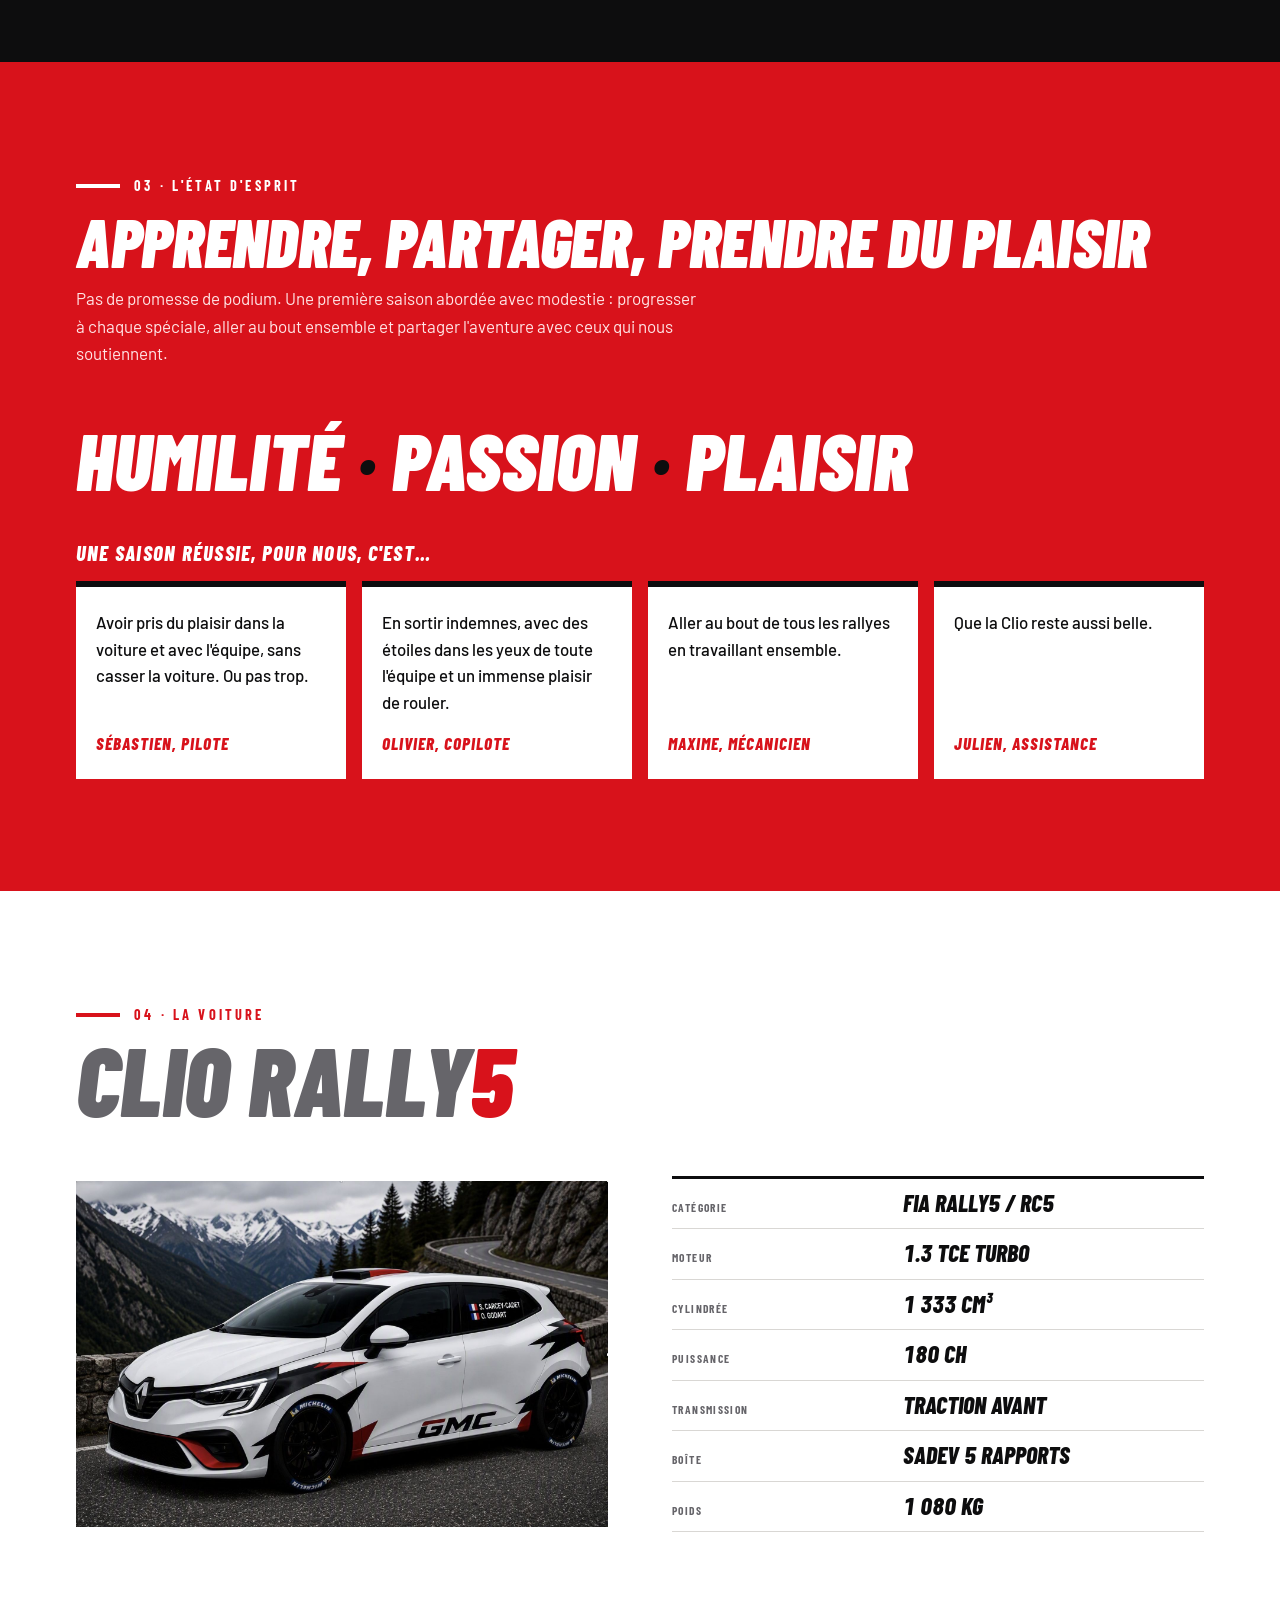
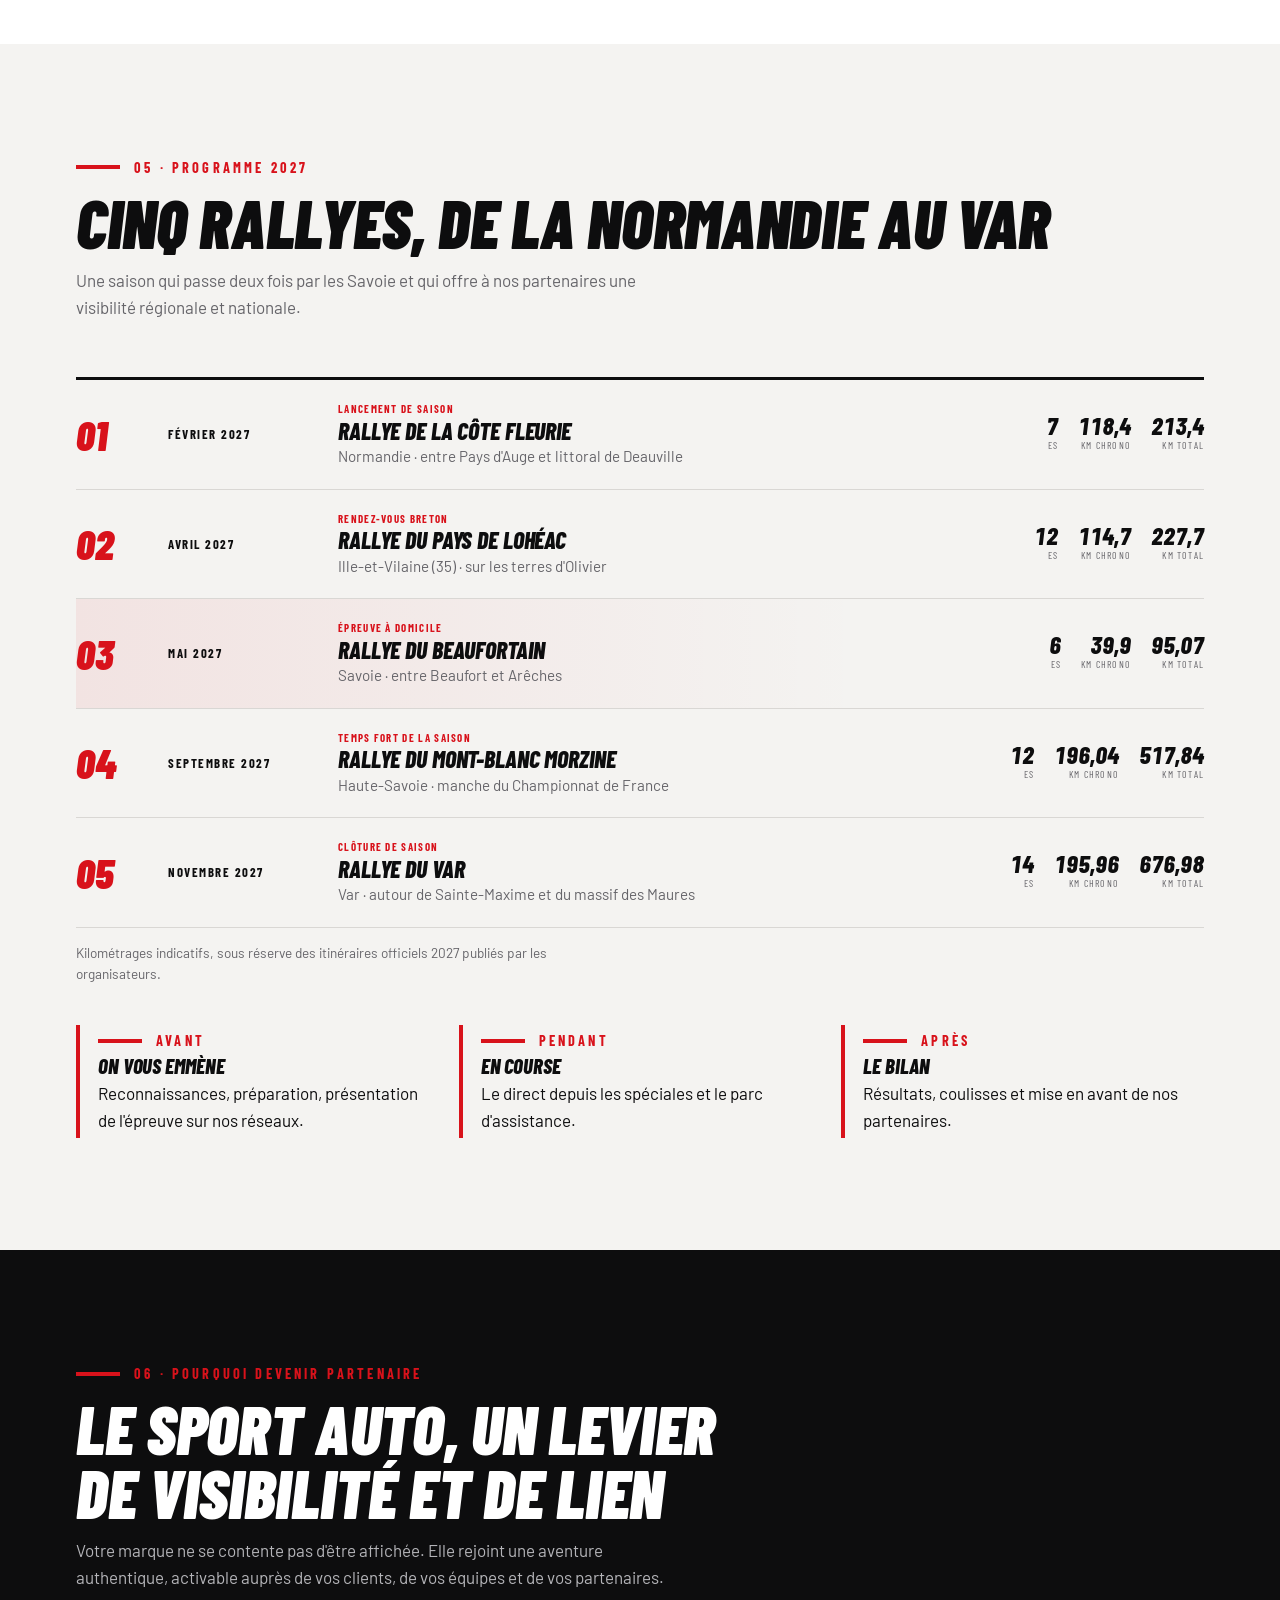
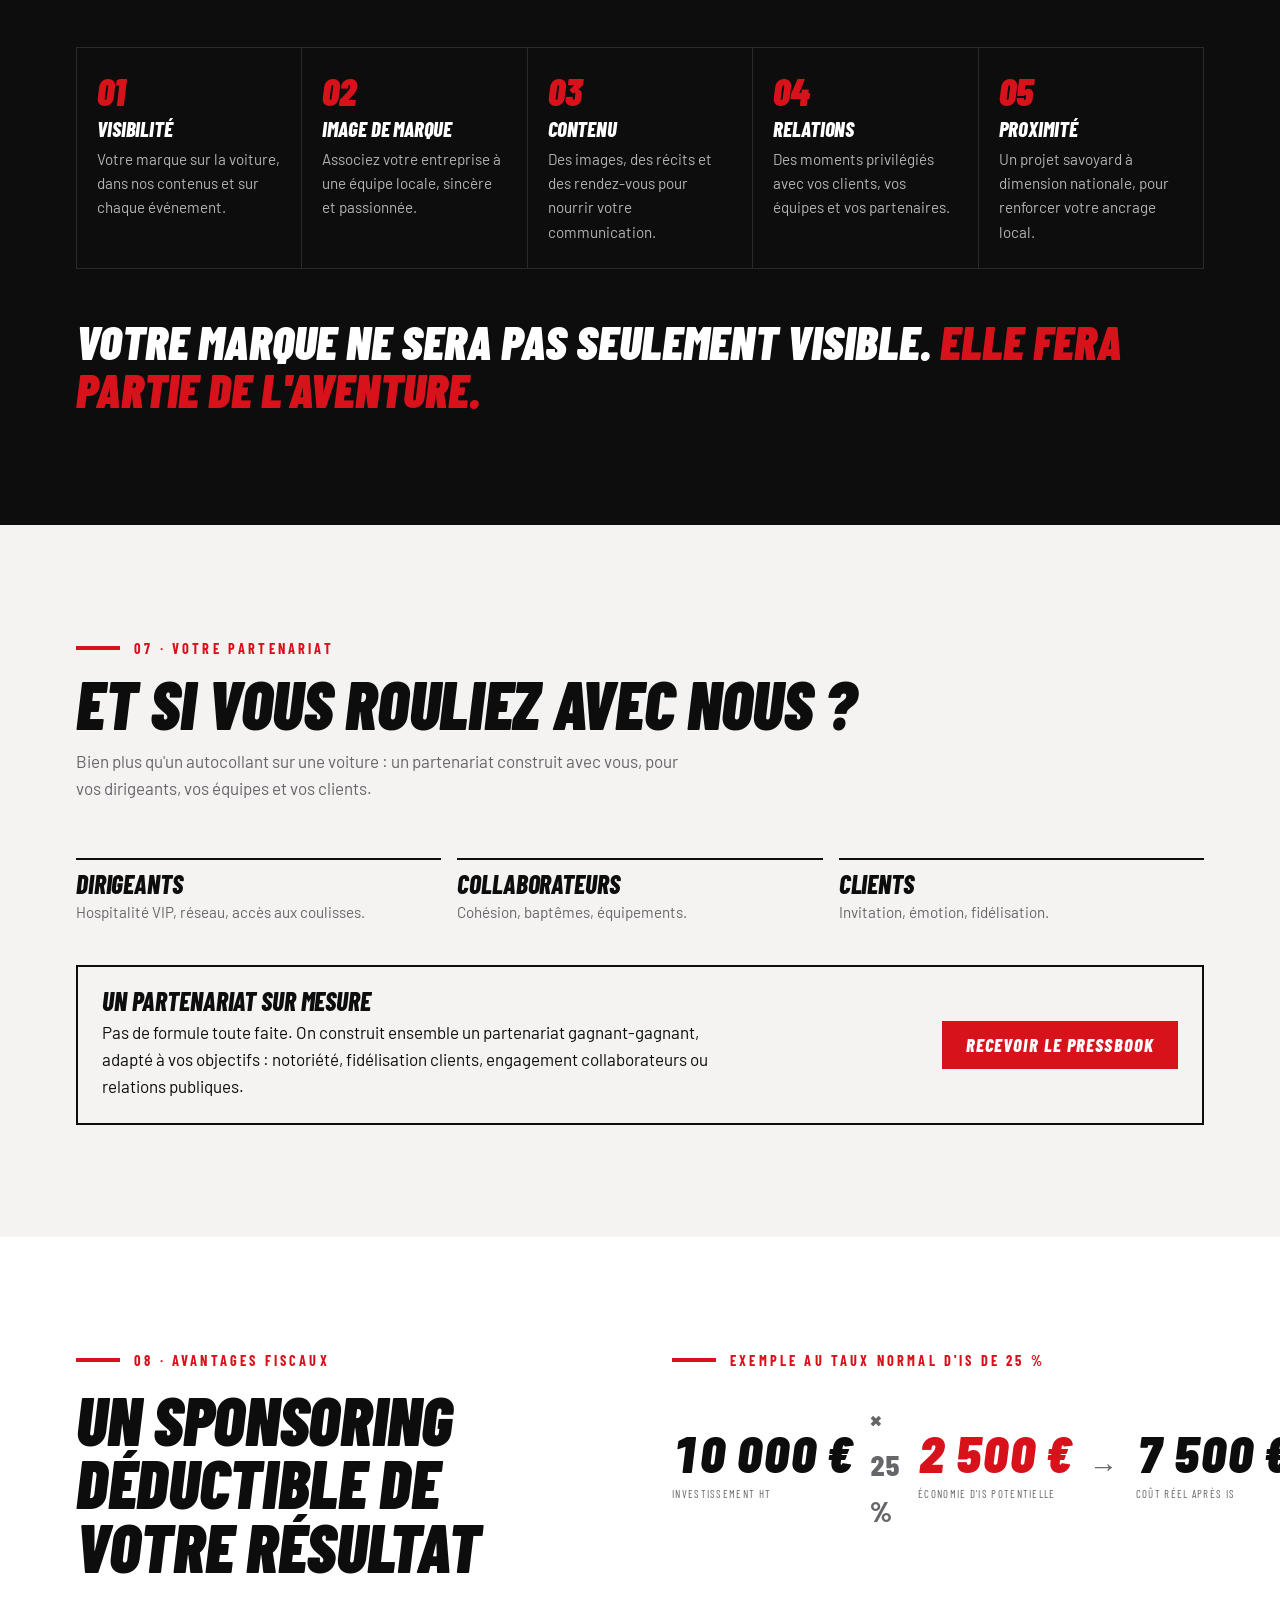
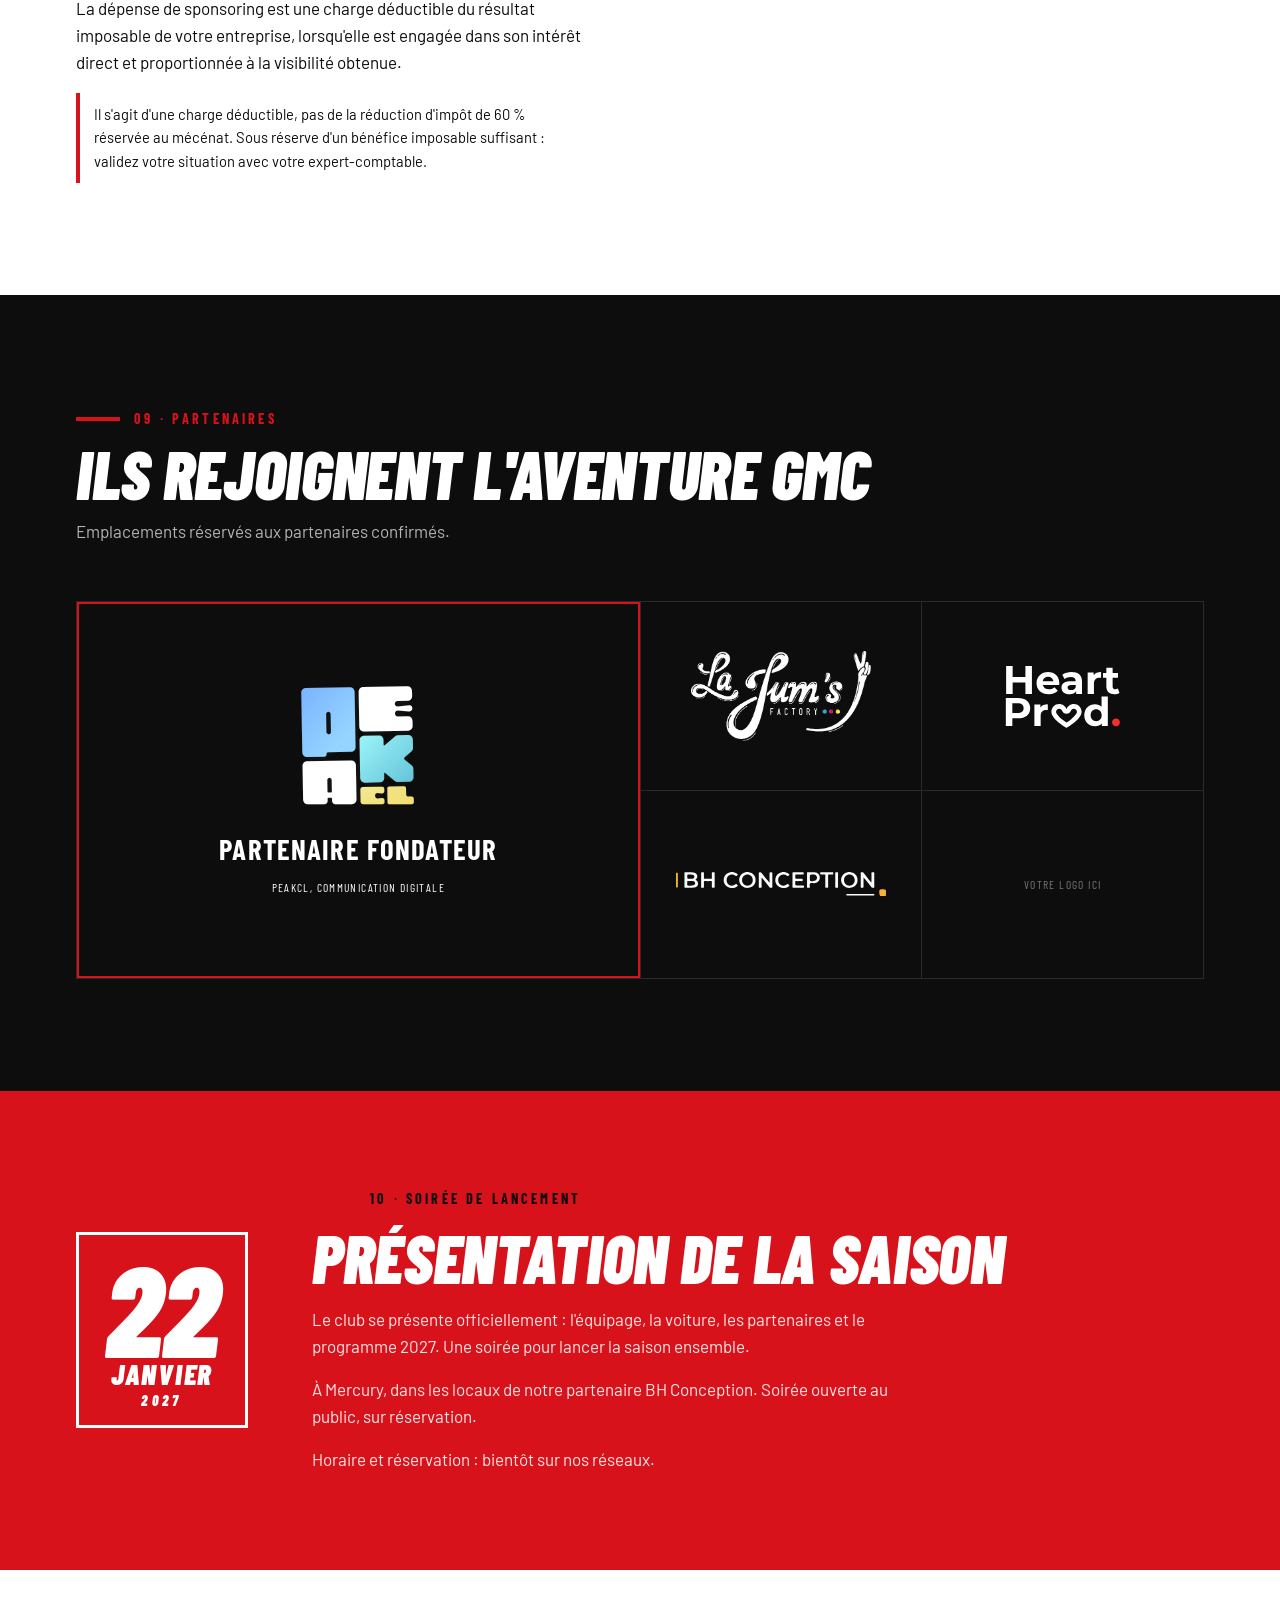
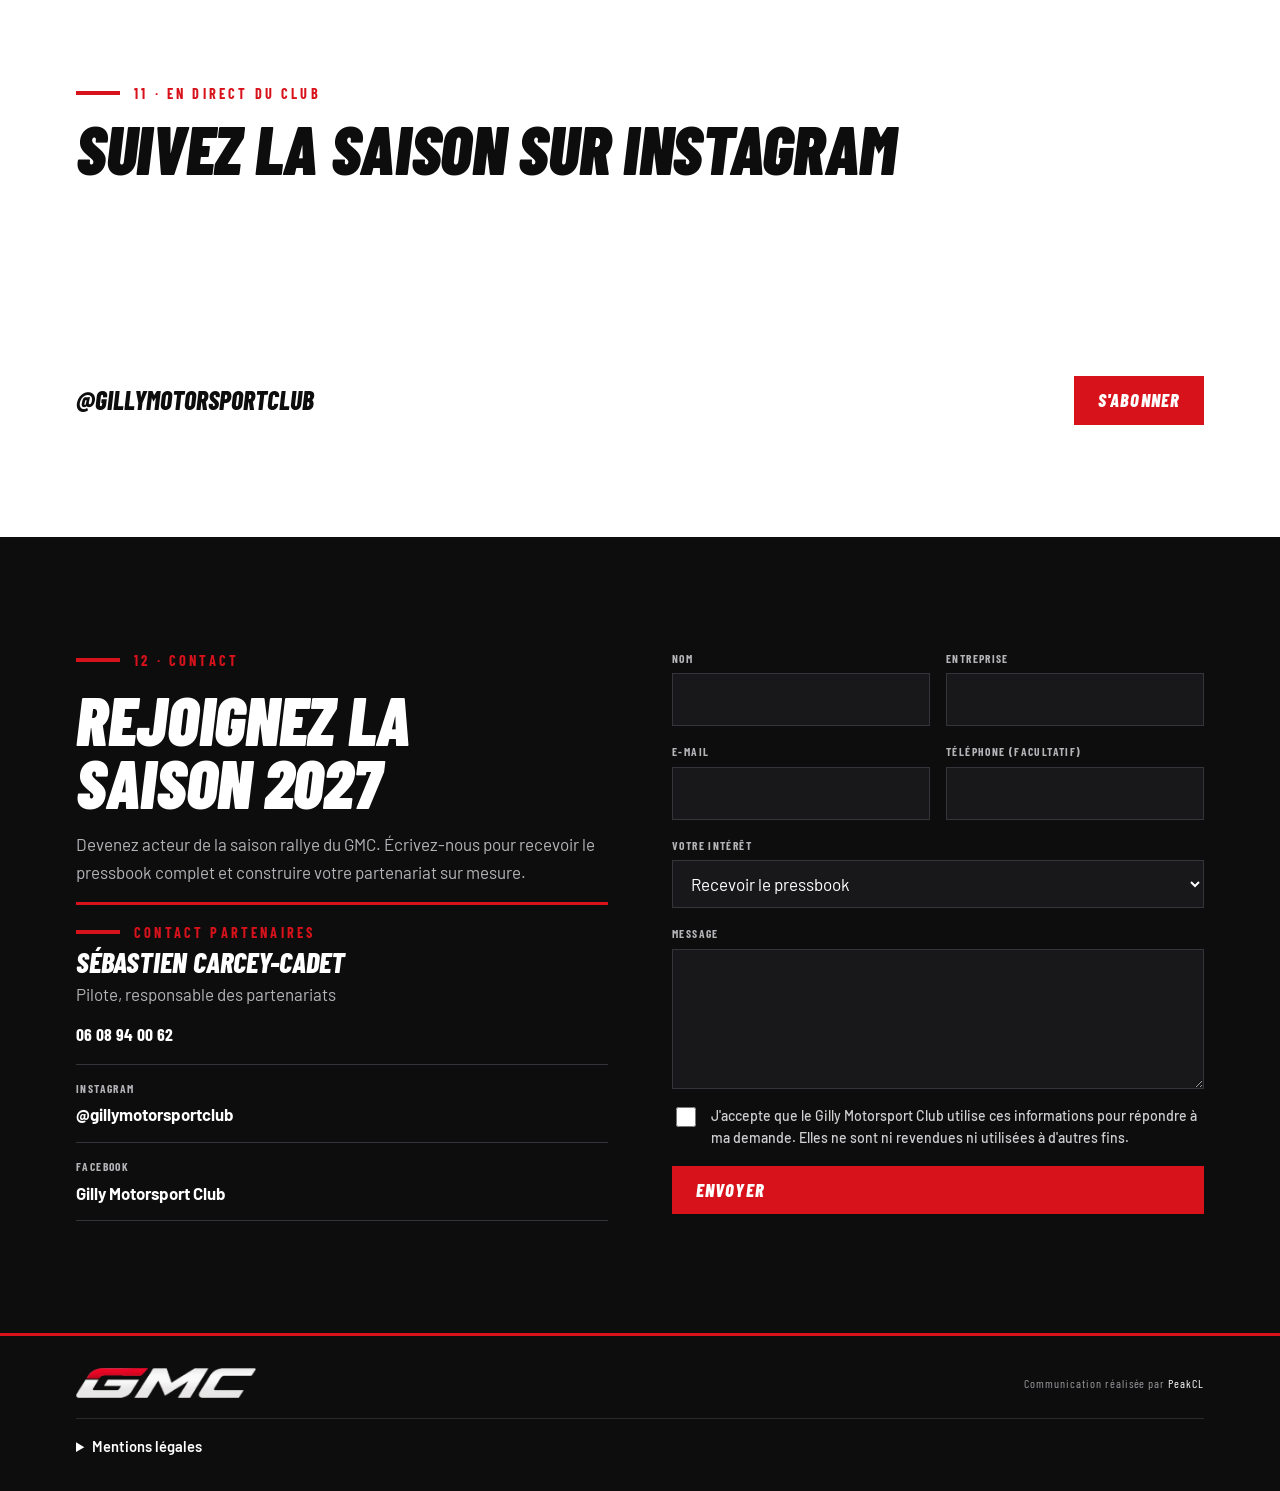
==== commit 588cc922: "Partenariat sur mesure, soirée à Mercury, BH Conception Détail des packs retiré (consigne de Sébasti" ====
--- a/index.html
+++ b/index.html
@@ -123,7 +123,7 @@
         <li><span class="ph" aria-hidden="true">AD</span><span class="role">Mécanicien</span><h3>Alexandre Dubourgeat</h3><p>Il entretenait déjà les voitures de Sébastien. Son objectif : que Seb réalise son rêve de gosse.</p><p class="mots">Passionné · Amitié · Folie</p></li>
         <li><span class="ph" aria-hidden="true">JS</span><span class="role">Assistance et logistique</span><h3>Julien Stracchi</h3><p>Spectateur du Rallye du Mont-Blanc quand il était gamin. Son plus beau souvenir : le son des Clio et des 306 Maxi.</p></li>
         <li><span class="ph" aria-hidden="true">AC</span><span class="role">Assistance</span><h3>Alexandre Carron</h3><p><span class="tbd">Portrait à venir</span></p></li>
-        <li><span class="ph" aria-hidden="true">PS</span><span class="role">Assistance</span><h3>Pedro Salcedas</h3><p><span class="tbd">Portrait à venir</span></p></li>
+        <li><span class="ph" aria-hidden="true">PS</span><span class="role">Assistance, organisation et logistique</span><h3>Pedro Salcedas</h3><p><span class="tbd">Portrait à venir</span></p></li>
         <li><span class="ph" aria-hidden="true">YC</span><span class="role">Assistance</span><h3>Yves Carcey-Cadet</h3><p><span class="tbd">Portrait à venir</span></p></li>
       </ul>
     </div>
@@ -237,37 +237,19 @@
   <section class="band papier" id="packs">
     <div class="wrap">
       <div class="head">
-        <span class="label">07 · Les packs partenaires</span>
-        <h2>Vivez le rallye de l'intérieur</h2>
-        <p>Bien plus qu'un logo : une plateforme d'expériences pour vos dirigeants, vos équipes et vos clients.</p>
+        <span class="label">07 · Votre partenariat</span>
+        <h2>Et si vous rouliez avec nous ?</h2>
+        <p>Bien plus qu'un autocollant sur une voiture : un partenariat construit avec vous, pour vos dirigeants, vos équipes et vos clients.</p>
       </div>
       <div class="audiences">
         <div><h3>Dirigeants</h3><p>Hospitalité VIP, réseau, accès aux coulisses.</p></div>
         <div><h3>Collaborateurs</h3><p>Cohésion, baptêmes, équipements.</p></div>
         <div><h3>Clients</h3><p>Invitation, émotion, fidélisation.</p></div>
       </div>
-      <ol class="packs">
-        <li>
-          <span class="lvl">Niveau 1</span><h3>Supporter</h3><span class="sub">Entrer dans l'aventure</span>
-          <ul><li>Mur partenaires et présence digitale</li><li>Invitation à une présentation avant rallye</li><li>Pack textile GMC : tee-shirt et casquette</li></ul>
-        </li>
-        <li>
-          <span class="lvl">Niveau 2</span><h3>Starter</h3><span class="sub">Faire vivre la marque</span>
-          <ul><li>Logo sur la voiture et contenus partenaires</li><li>Présentation presse dans vos locaux</li><li>Textile promotionnel aux couleurs du partenaire</li></ul>
-        </li>
-        <li>
-          <span class="lvl">Niveau 3</span><h3>Performance</h3><span class="sub">Créer une expérience</span>
-          <ul><li>Baptêmes rallye lors d'essais privés</li><li>Invitations rallye et accueil privilégié</li><li>GMC Touring : une journée d'exception à bord d'une supercar</li></ul>
-        </li>
-        <li>
-          <span class="lvl">Niveau 4</span><h3>Premium</h3><span class="sub">Marquer les esprits</span>
-          <ul><li>Journée rallye VIP sur mesure</li><li>Dépose en hélicoptère au restaurant ou sur une spéciale, selon conditions</li><li>Activation clients ou équipes et contenu dédié</li></ul>
-        </li>
-      </ol>
       <div class="pack-note">
         <div class="prose" style="gap:6px;min-width:0">
-          <h3>Construisons votre pack</h3>
-          <p>Chaque pack s'adapte à vos objectifs : notoriété, fidélisation clients, engagement collaborateurs ou relations publiques.</p>
+          <h3>Un partenariat sur mesure</h3>
+          <p>Pas de formule toute faite. On construit ensemble un partenariat gagnant-gagnant, adapté à vos objectifs : notoriété, fidélisation clients, engagement collaborateurs ou relations publiques.</p>
         </div>
         <a class="btn" href="#contact">Recevoir le pressbook</a>
       </div>
@@ -307,7 +289,7 @@
       <!-- Logos partenaires : déposer dans assets/partenaires/ et remplacer les cases. Chaque logo renvoie vers le site du partenaire (lien target="_blank" rel="noopener"), sur le modèle de PeakCL -->
       <ul class="partners">
         <li class="fondateur"><a class="logo-partenaire" href="https://peakcl.com" target="_blank" rel="noopener"><img src="assets/partenaires/peakcl.svg" alt="PeakCL" width="272" height="284" loading="lazy"><span><strong>Partenaire fondateur</strong>PeakCL, communication digitale</span></a></li>
-        <li><a class="logo-partenaire" href="https://www.lajumsfactory.com/" target="_blank" rel="noopener"><img src="assets/partenaires/la-jums-factory.png" alt="La Jum's Factory, graphic et motion design" width="542" height="273" loading="lazy"></a></li><li><a class="logo-partenaire" href="https://heartprod.ch/" target="_blank" rel="noopener"><img src="assets/partenaires/heart-prod.svg" alt="Heart Prod, production événementielle et booking d'artistes" width="812" height="558" loading="lazy"></a></li><li>Votre logo ici</li><li>Votre logo ici</li>
+        <li><a class="logo-partenaire" href="https://www.lajumsfactory.com/" target="_blank" rel="noopener"><img src="assets/partenaires/la-jums-factory.png" alt="La Jum's Factory, graphic et motion design" width="542" height="273" loading="lazy"></a></li><li><a class="logo-partenaire" href="https://heartprod.ch/" target="_blank" rel="noopener"><img src="assets/partenaires/heart-prod.svg" alt="Heart Prod, production événementielle et booking d'artistes" width="812" height="558" loading="lazy"></a></li><li><a class="logo-partenaire" href="https://www.bhconception.net" target="_blank" rel="noopener"><img src="assets/partenaires/bh-conception.svg" alt="BH Conception, aménagement intérieur" width="692" height="79" loading="lazy"></a></li><li>Votre logo ici</li>
       </ul>
     </div>
   </section>
@@ -322,7 +304,8 @@
         <span class="label">10 · Soirée de lancement</span>
         <h2>Présentation de la saison</h2>
         <p>Le club se présente officiellement : l'équipage, la voiture, les partenaires et le programme 2027. Une soirée pour lancer la saison ensemble.</p>
-        <p><span class="tbd">Lieu, horaire, modalités d'inscription</span></p>
+        <p>À Mercury, dans les locaux de notre partenaire BH Conception. Soirée ouverte au public, sur réservation.</p>
+        <p>Horaire et réservation : bientôt sur nos réseaux.</p>
       </div>
     </div>
   </section>
@@ -353,7 +336,7 @@
       <div class="prose">
         <span class="label">12 · Contact</span>
         <h2>Rejoignez la saison 2027</h2>
-        <p style="color:var(--gris-clair)">Devenez acteur de la saison rallye du GMC. Écrivez-nous pour recevoir le pressbook complet et construire votre pack.</p>
+        <p style="color:var(--gris-clair)">Devenez acteur de la saison rallye du GMC. Écrivez-nous pour recevoir le pressbook complet et construire votre partenariat sur mesure.</p>
         <div class="contact-card">
           <span class="label">Contact partenaires</span>
           <strong>Sébastien Carcey-Cadet</strong>
@@ -379,11 +362,7 @@
         <div class="field"><label for="sujet">Votre intérêt</label>
           <select id="sujet" name="sujet">
             <option>Recevoir le pressbook</option>
-            <option>Pack Supporter</option>
-            <option>Pack Starter</option>
-            <option>Pack Performance</option>
-            <option>Pack Premium</option>
-            <option>Pack sur mesure</option>
+            <option>Construire un partenariat sur mesure</option>
             <option>Soirée de lancement</option>
             <option>Autre demande</option>
           </select>
--- a/css/style.css
+++ b/css/style.css
@@ -321,3 +321,4 @@
 @media (max-width:980px){.voix{grid-template-columns:1fr 1fr}}
 @media (max-width:540px){.voix{grid-template-columns:1fr}}
 .partners li .logo-partenaire img[src*="heart-prod"]{width:min(170px,70%)}
+.partners li .logo-partenaire img[src*="bh-conception"]{width:min(220px,82%)}
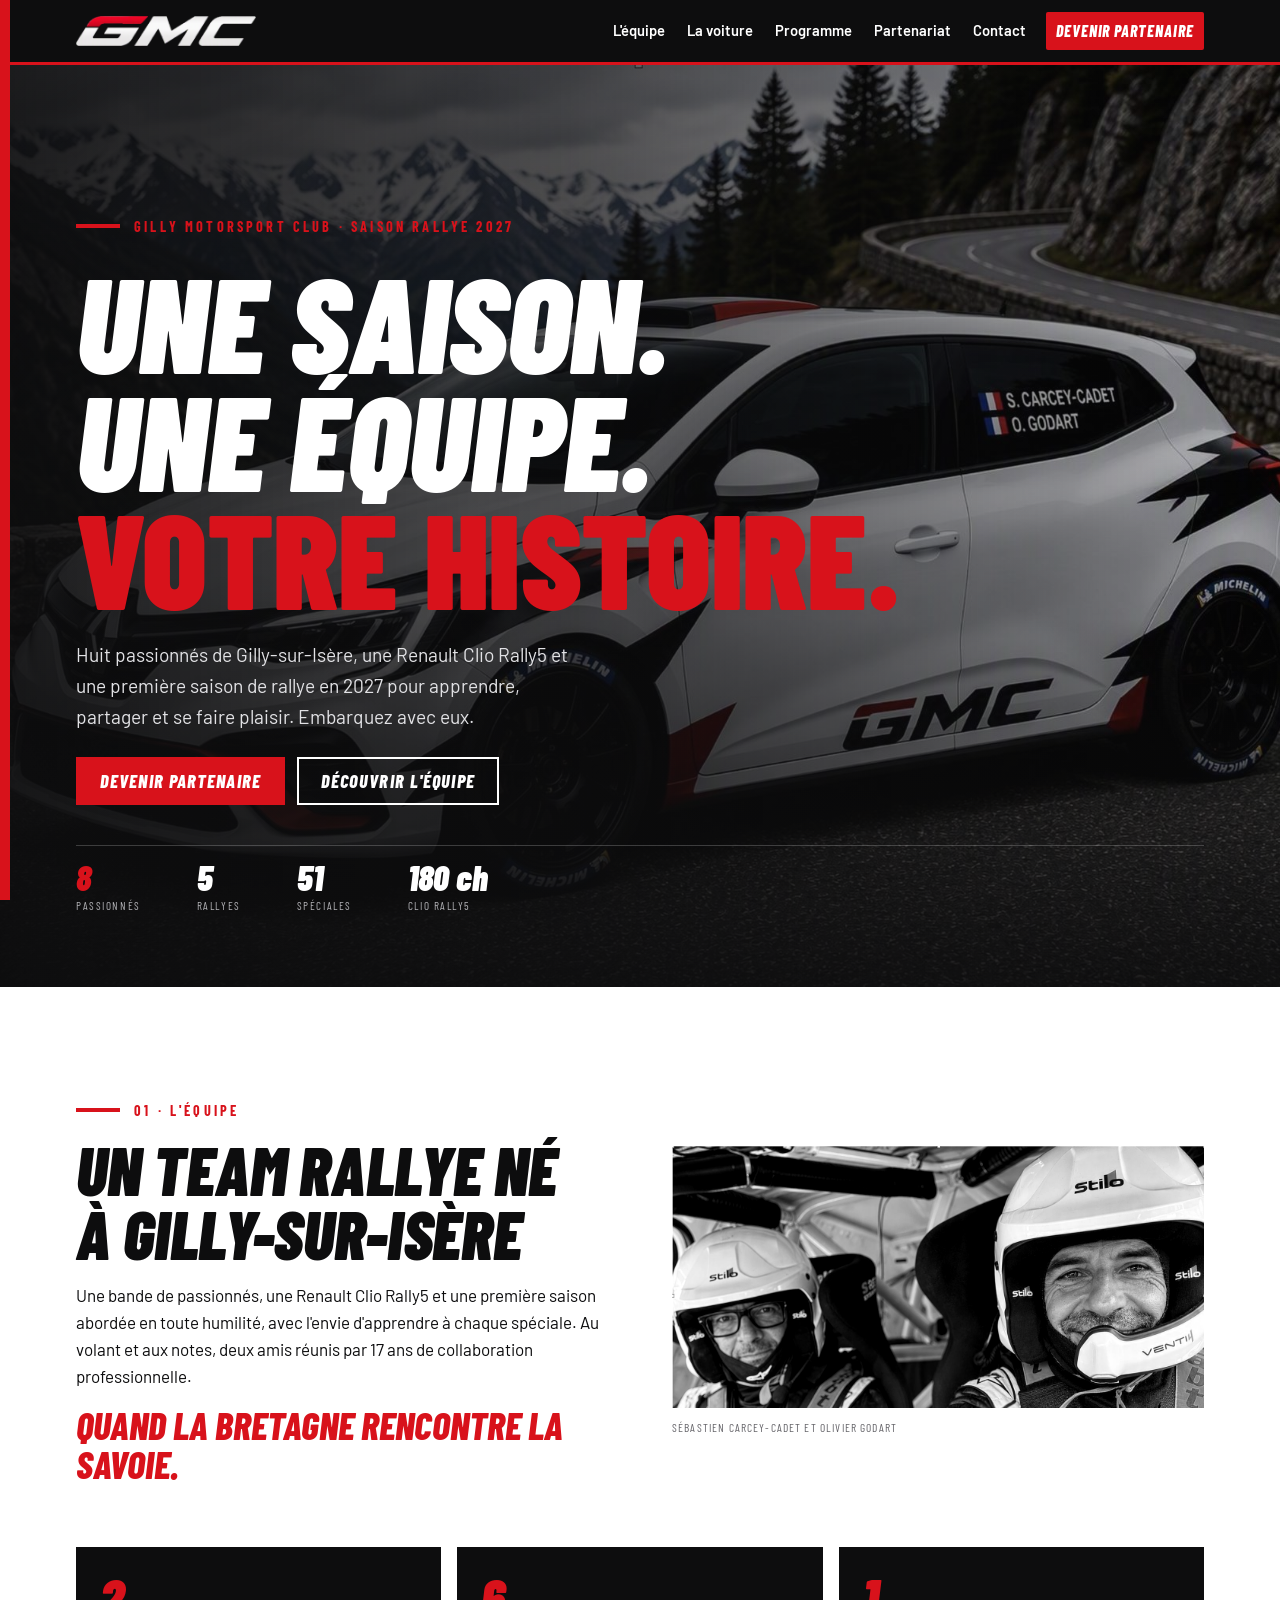
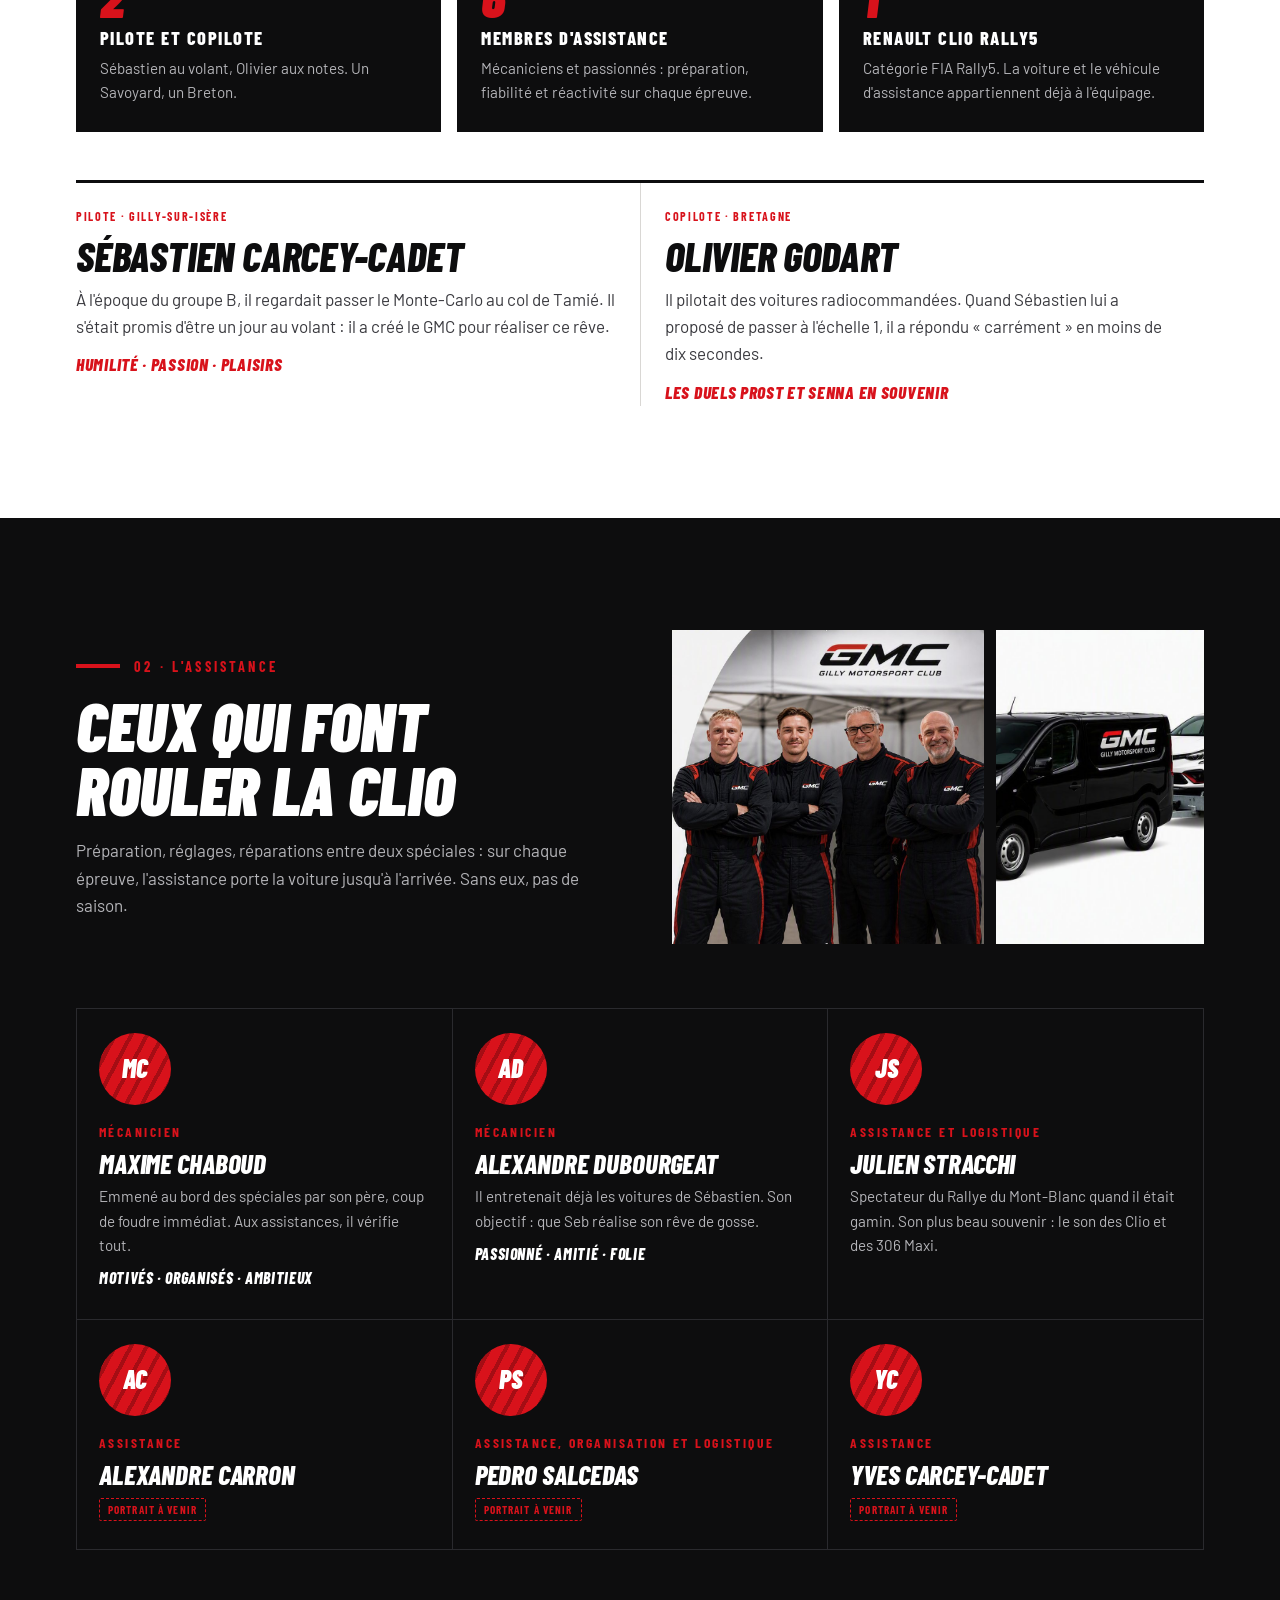
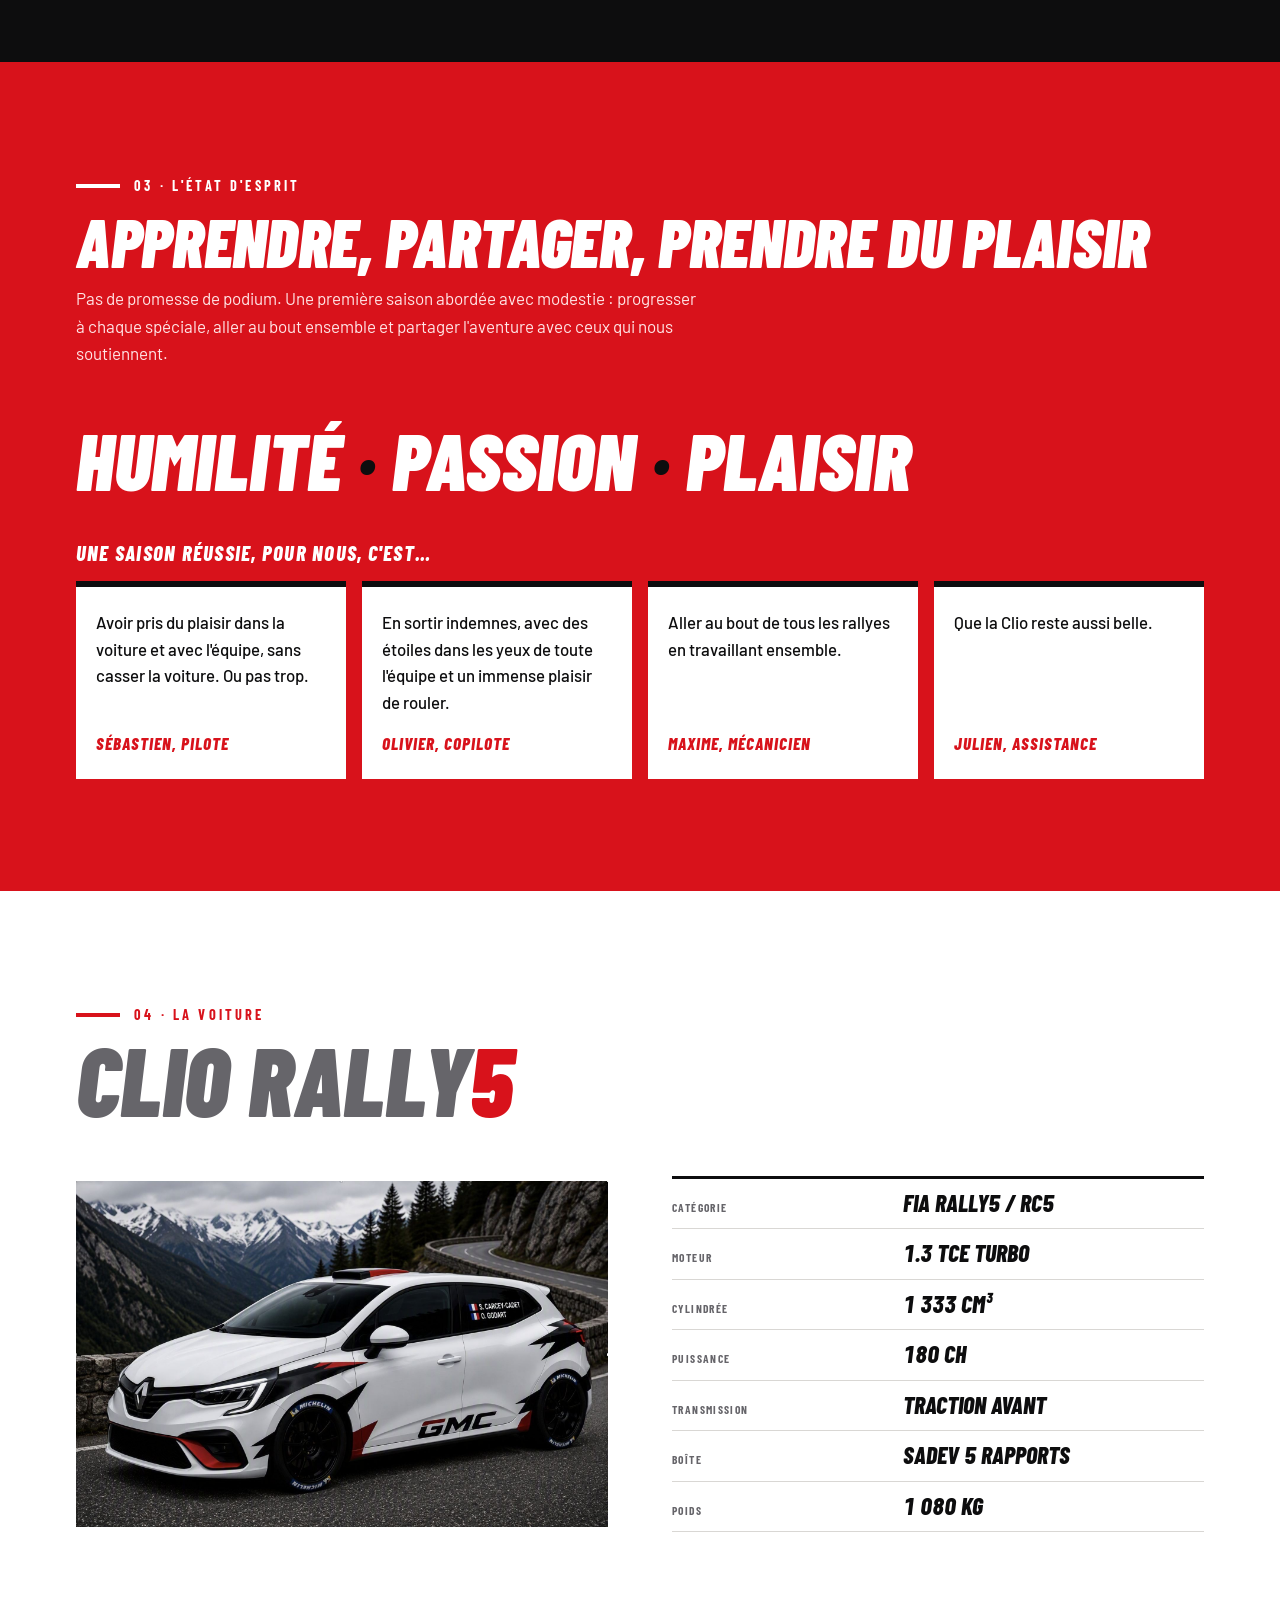
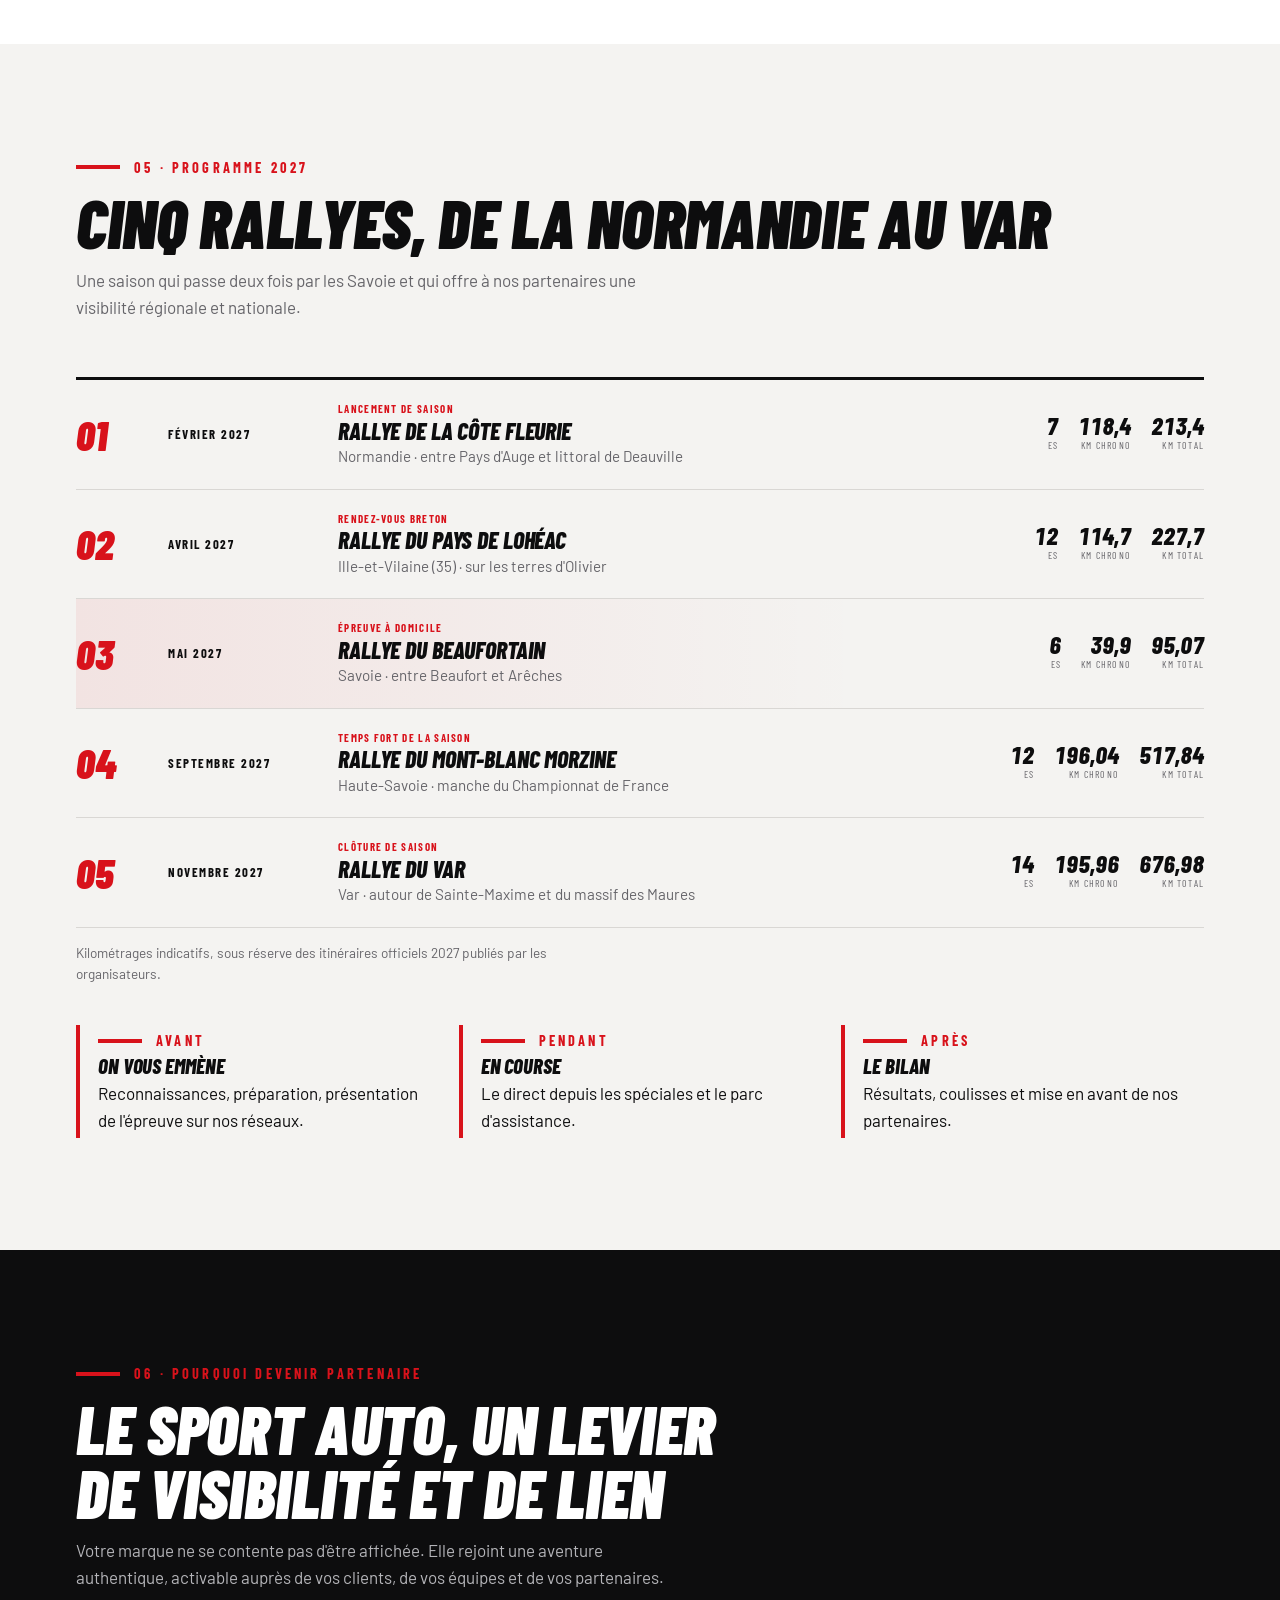
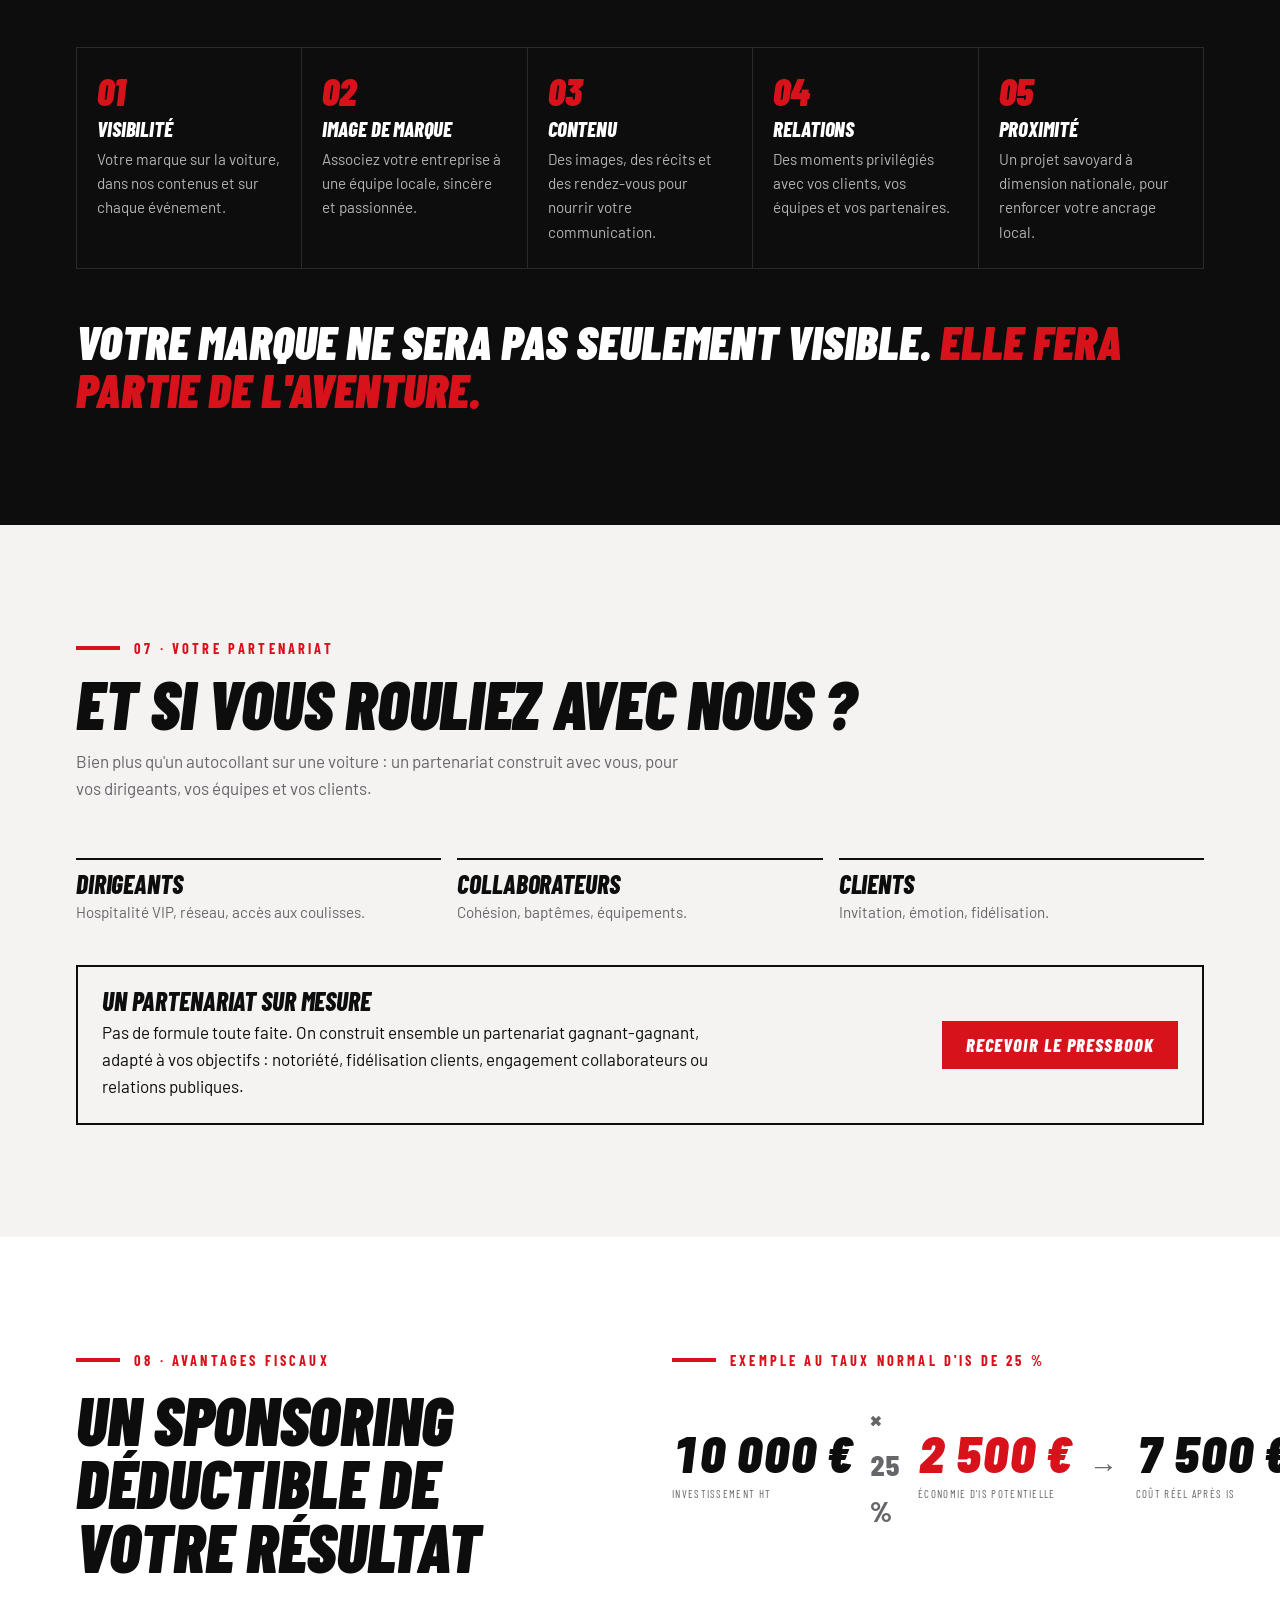
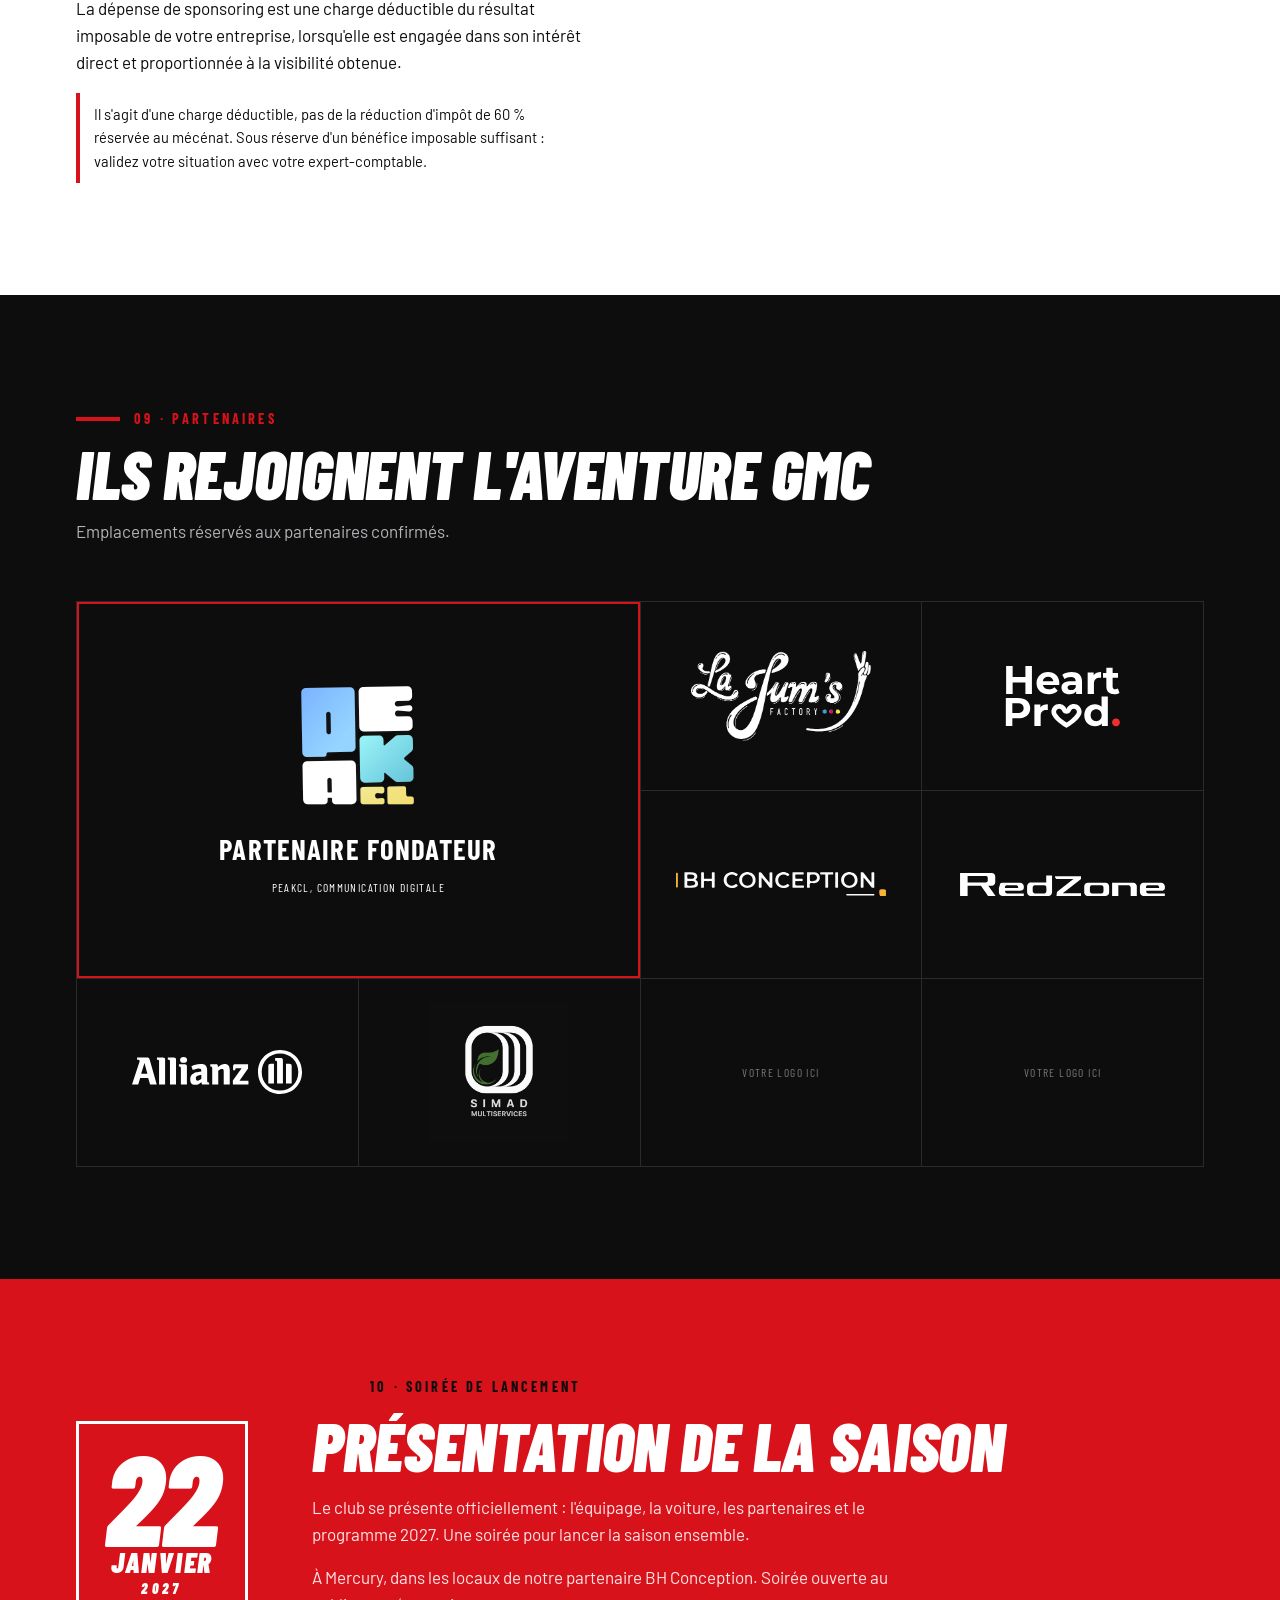
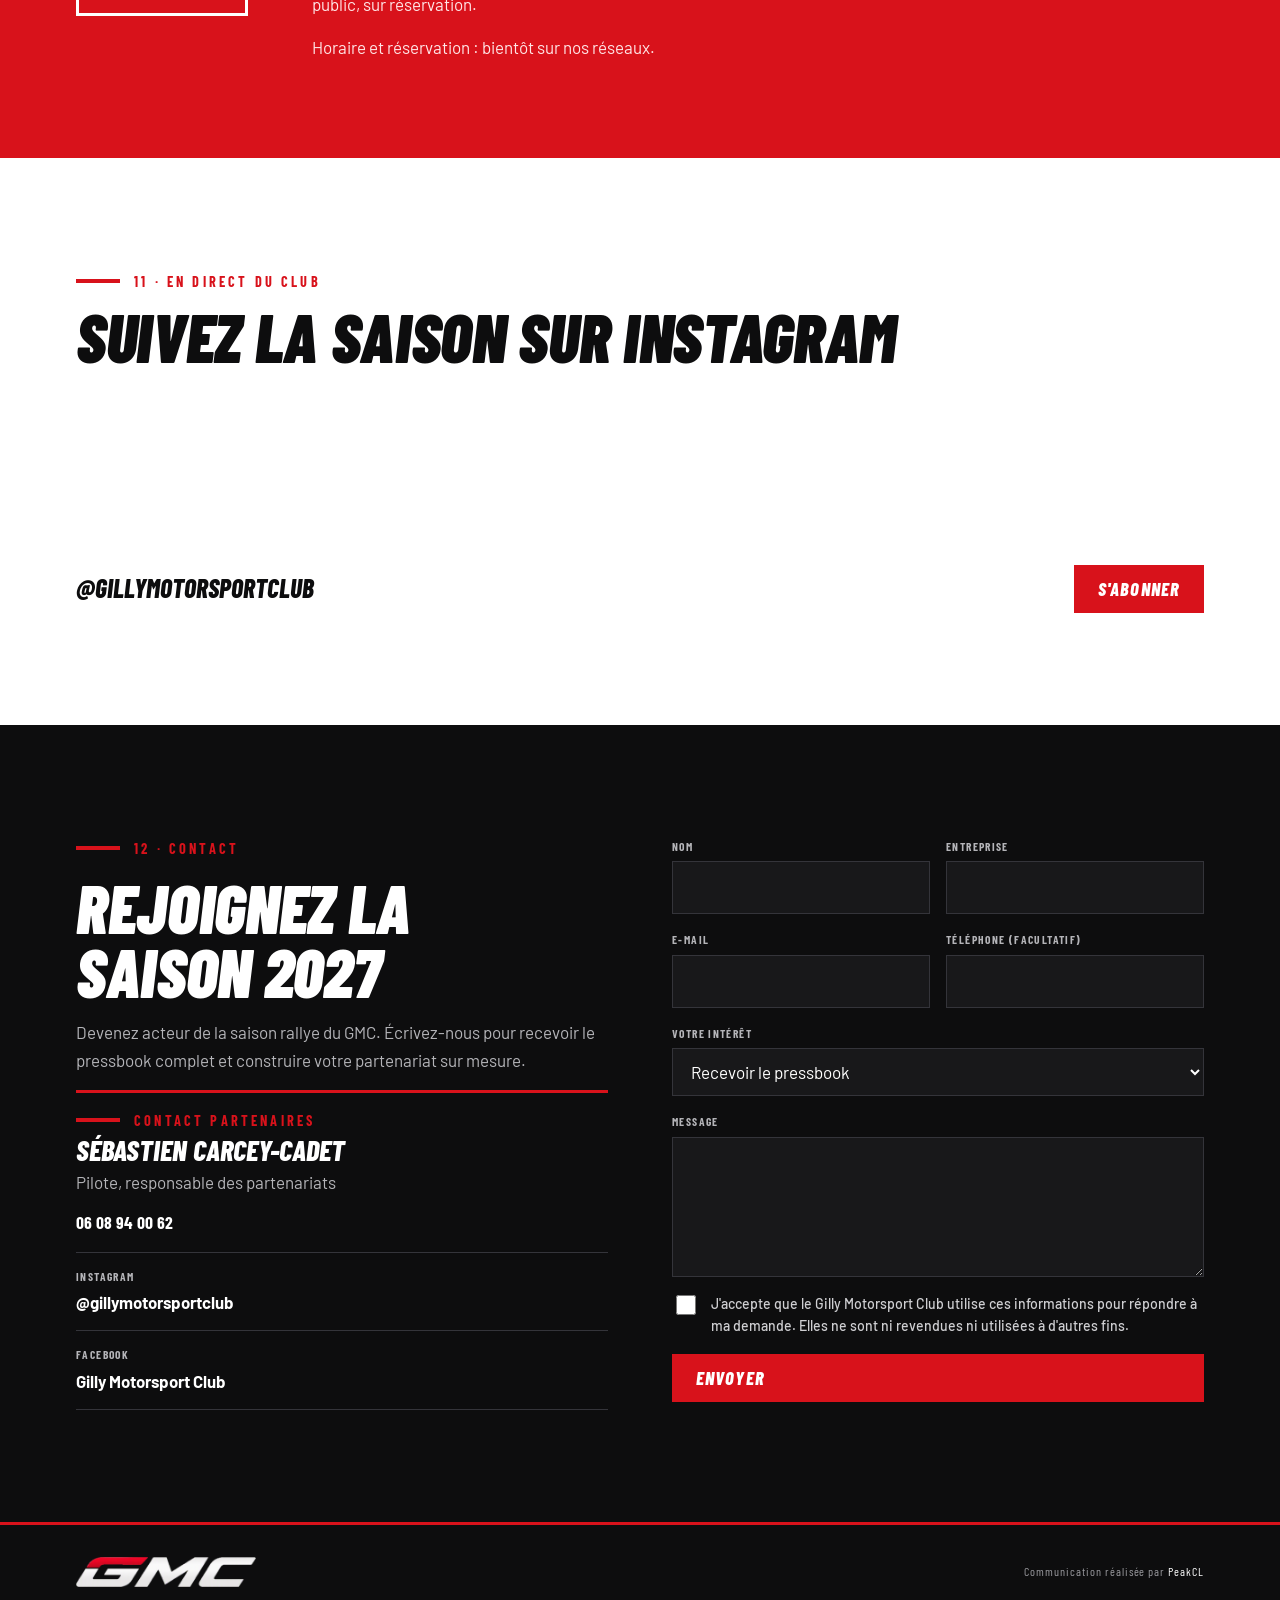
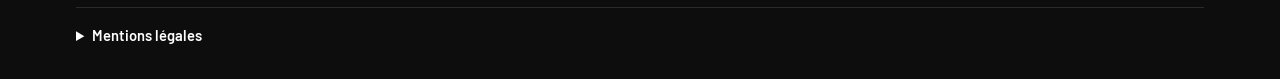
==== commit 3206bc51: "Ajoute les logos Redzone, Allianz Tortorici et SIMAD Multiservices Logos fournis par le club (dossie" ====
--- a/index.html
+++ b/index.html
@@ -289,7 +289,7 @@
       <!-- Logos partenaires : déposer dans assets/partenaires/ et remplacer les cases. Chaque logo renvoie vers le site du partenaire (lien target="_blank" rel="noopener"), sur le modèle de PeakCL -->
       <ul class="partners">
         <li class="fondateur"><a class="logo-partenaire" href="https://peakcl.com" target="_blank" rel="noopener"><img src="assets/partenaires/peakcl.svg" alt="PeakCL" width="272" height="284" loading="lazy"><span><strong>Partenaire fondateur</strong>PeakCL, communication digitale</span></a></li>
-        <li><a class="logo-partenaire" href="https://www.lajumsfactory.com/" target="_blank" rel="noopener"><img src="assets/partenaires/la-jums-factory.png" alt="La Jum's Factory, graphic et motion design" width="542" height="273" loading="lazy"></a></li><li><a class="logo-partenaire" href="https://heartprod.ch/" target="_blank" rel="noopener"><img src="assets/partenaires/heart-prod.svg" alt="Heart Prod, production événementielle et booking d'artistes" width="812" height="558" loading="lazy"></a></li><li><a class="logo-partenaire" href="https://www.bhconception.net" target="_blank" rel="noopener"><img src="assets/partenaires/bh-conception.svg" alt="BH Conception, aménagement intérieur" width="692" height="79" loading="lazy"></a></li><li>Votre logo ici</li>
+        <li><a class="logo-partenaire" href="https://www.lajumsfactory.com/" target="_blank" rel="noopener"><img src="assets/partenaires/la-jums-factory.png" alt="La Jum's Factory, graphic et motion design" width="542" height="273" loading="lazy"></a></li><li><a class="logo-partenaire" href="https://heartprod.ch/" target="_blank" rel="noopener"><img src="assets/partenaires/heart-prod.svg" alt="Heart Prod, production événementielle et booking d'artistes" width="812" height="558" loading="lazy"></a></li><li><a class="logo-partenaire" href="https://www.bhconception.net" target="_blank" rel="noopener"><img src="assets/partenaires/bh-conception.svg" alt="BH Conception, aménagement intérieur" width="692" height="79" loading="lazy"></a></li><li><span class="logo-partenaire"><img src="assets/partenaires/redzone.svg" alt="Redzone" width="591" height="67" loading="lazy"></span></li><li><span class="logo-partenaire"><img src="assets/partenaires/allianz-blanc.svg" alt="Allianz Tortorici, assurances" width="592" height="153" loading="lazy"></span></li><li><span class="logo-partenaire"><img src="assets/partenaires/simad.jpg" alt="SIMAD Multiservices" width="500" height="500" loading="lazy"></span></li><li>Votre logo ici</li><li>Votre logo ici</li>
       </ul>
     </div>
   </section>
--- a/css/style.css
+++ b/css/style.css
@@ -322,3 +322,6 @@
 @media (max-width:540px){.voix{grid-template-columns:1fr}}
 .partners li .logo-partenaire img[src*="heart-prod"]{width:min(170px,70%)}
 .partners li .logo-partenaire img[src*="bh-conception"]{width:min(220px,82%)}
+.partners li .logo-partenaire img[src*="redzone"]{width:min(210px,80%)}
+.partners li .logo-partenaire img[src*="allianz"]{width:min(170px,70%)}
+.partners li .logo-partenaire img[src*="simad"]{width:min(140px,60%);mix-blend-mode:lighten}
